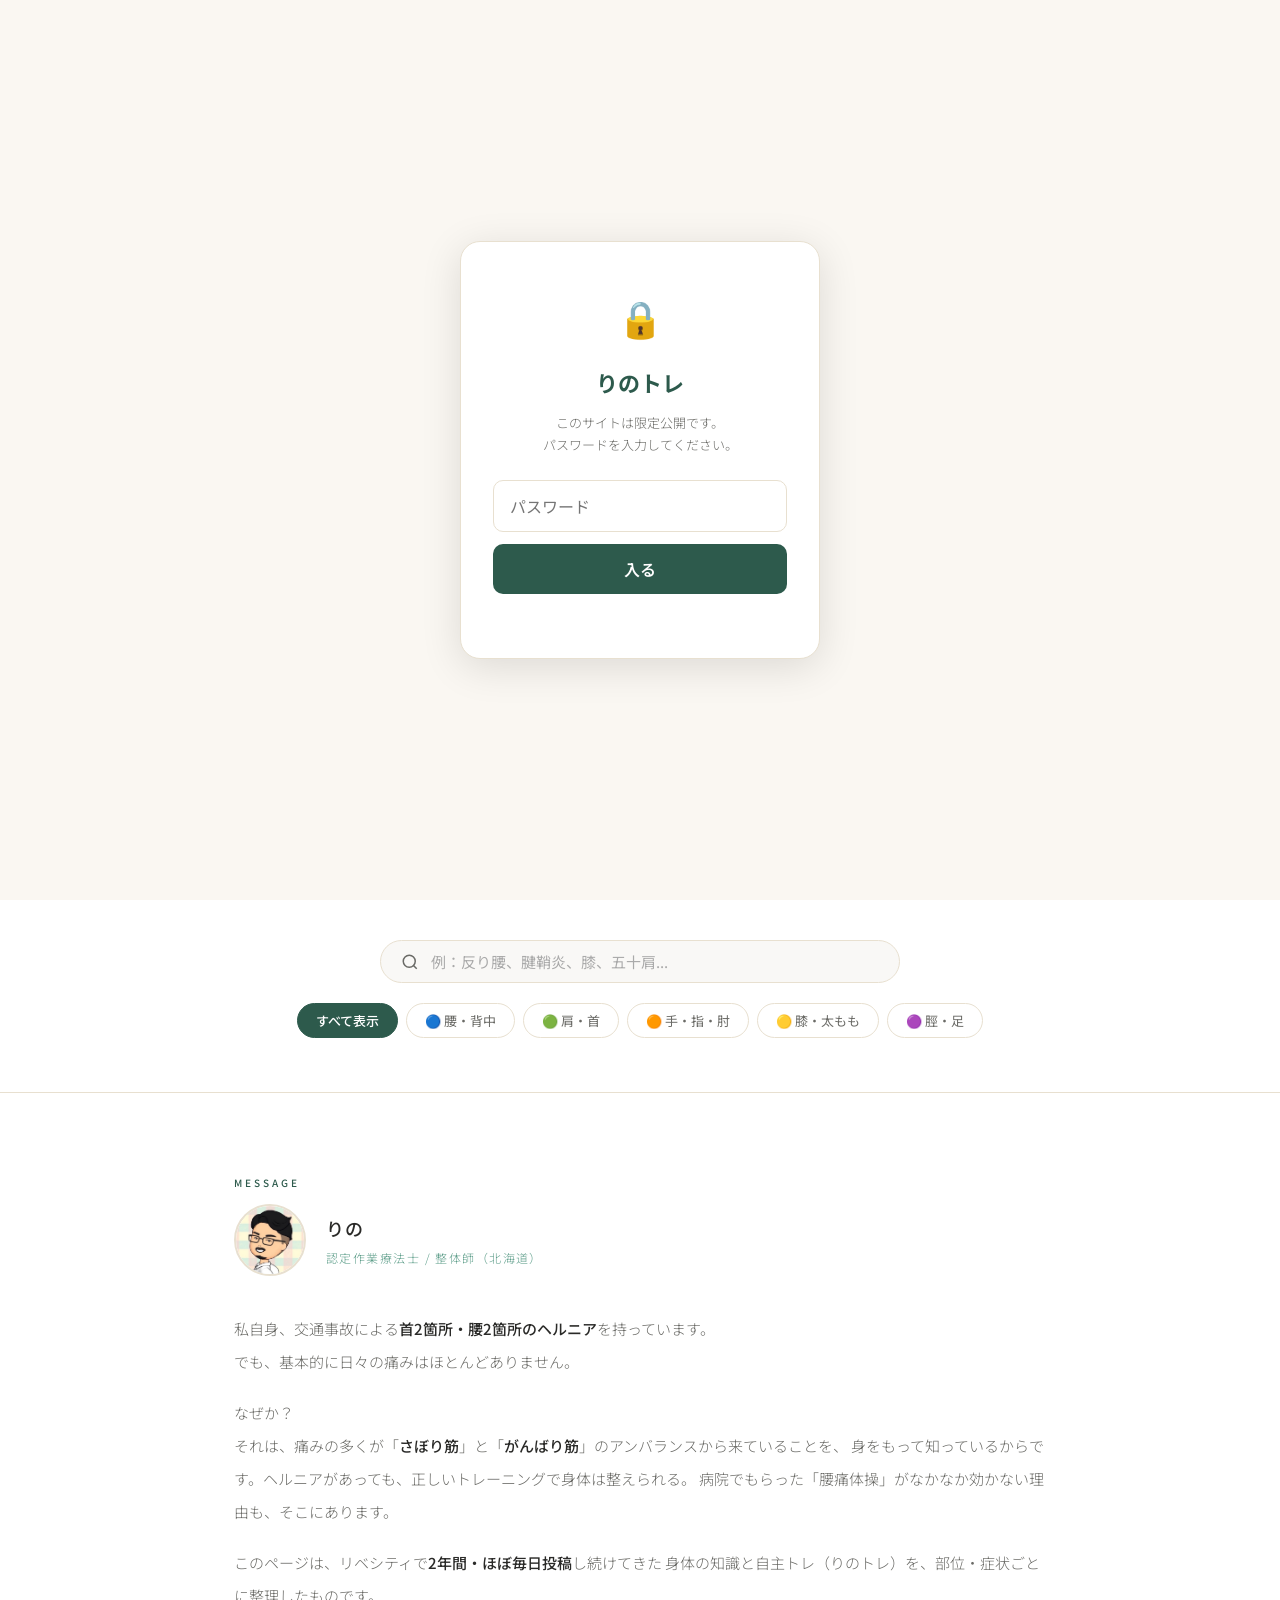
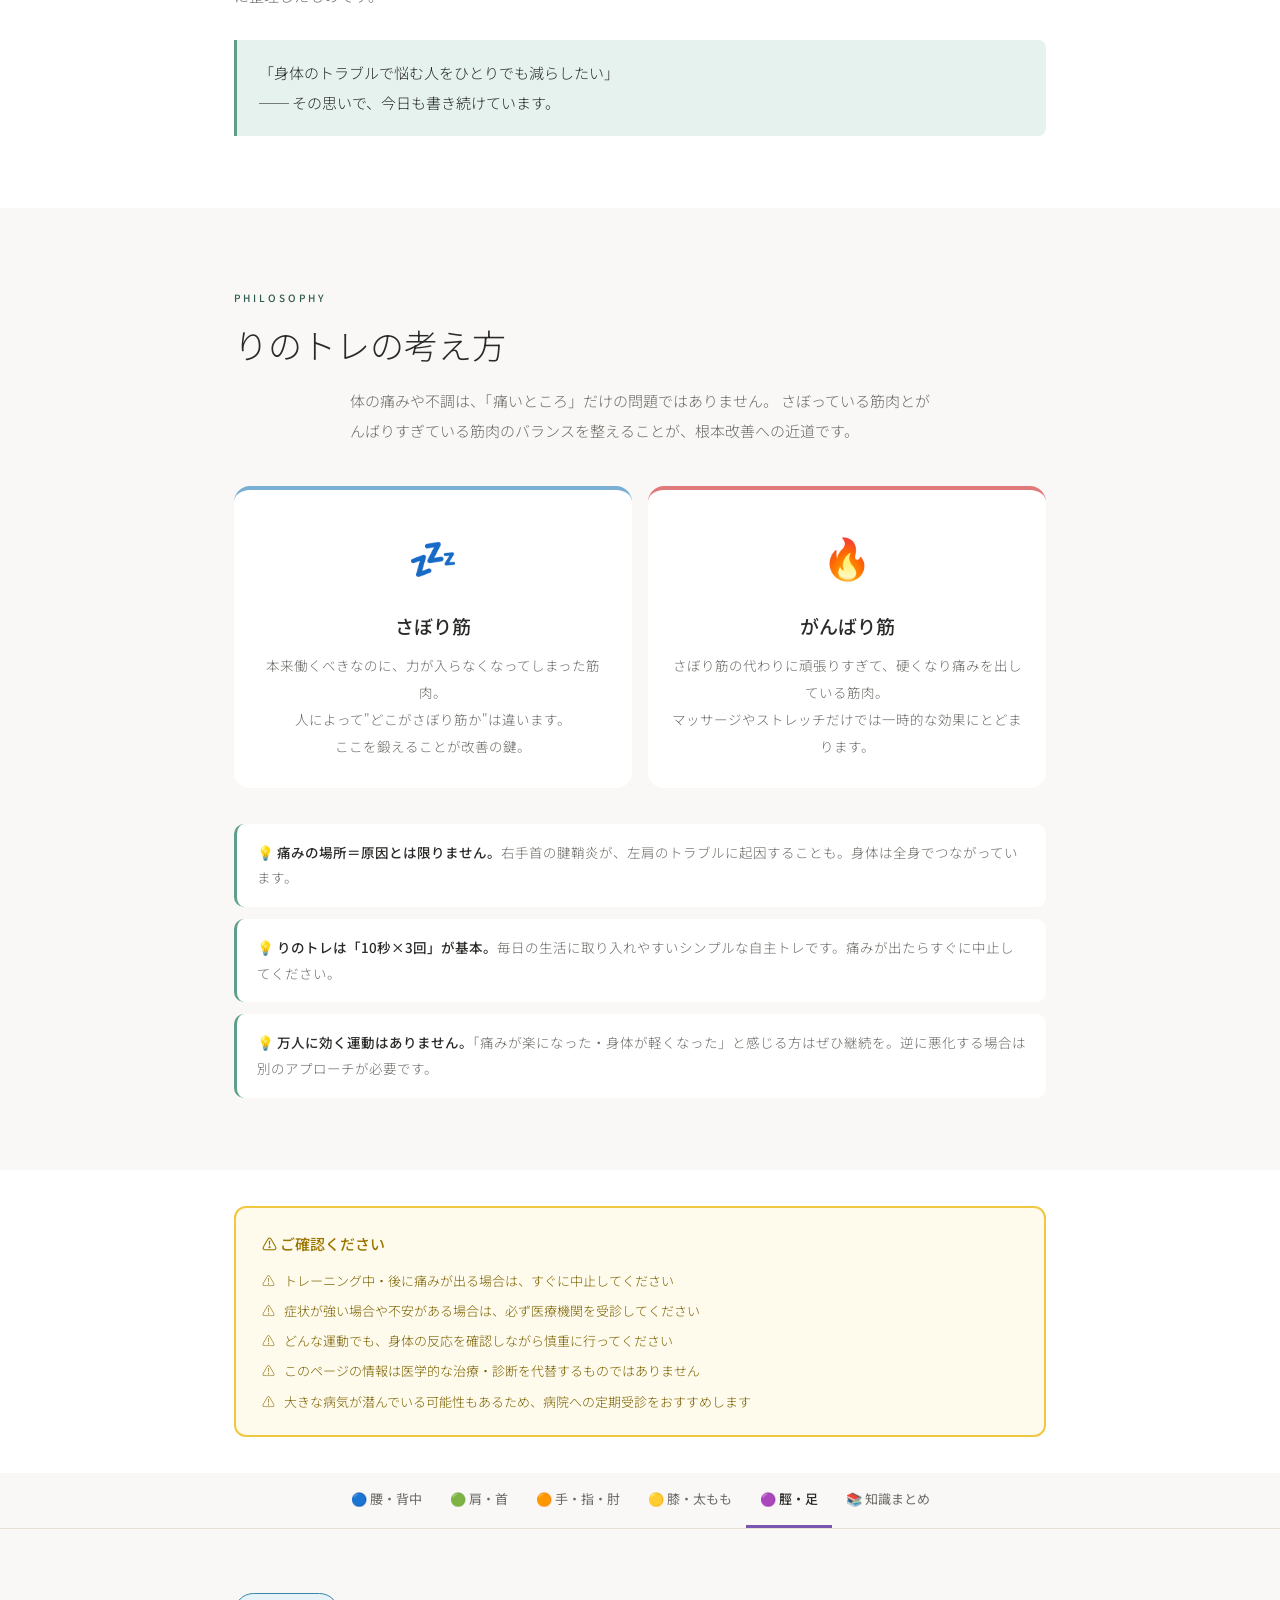
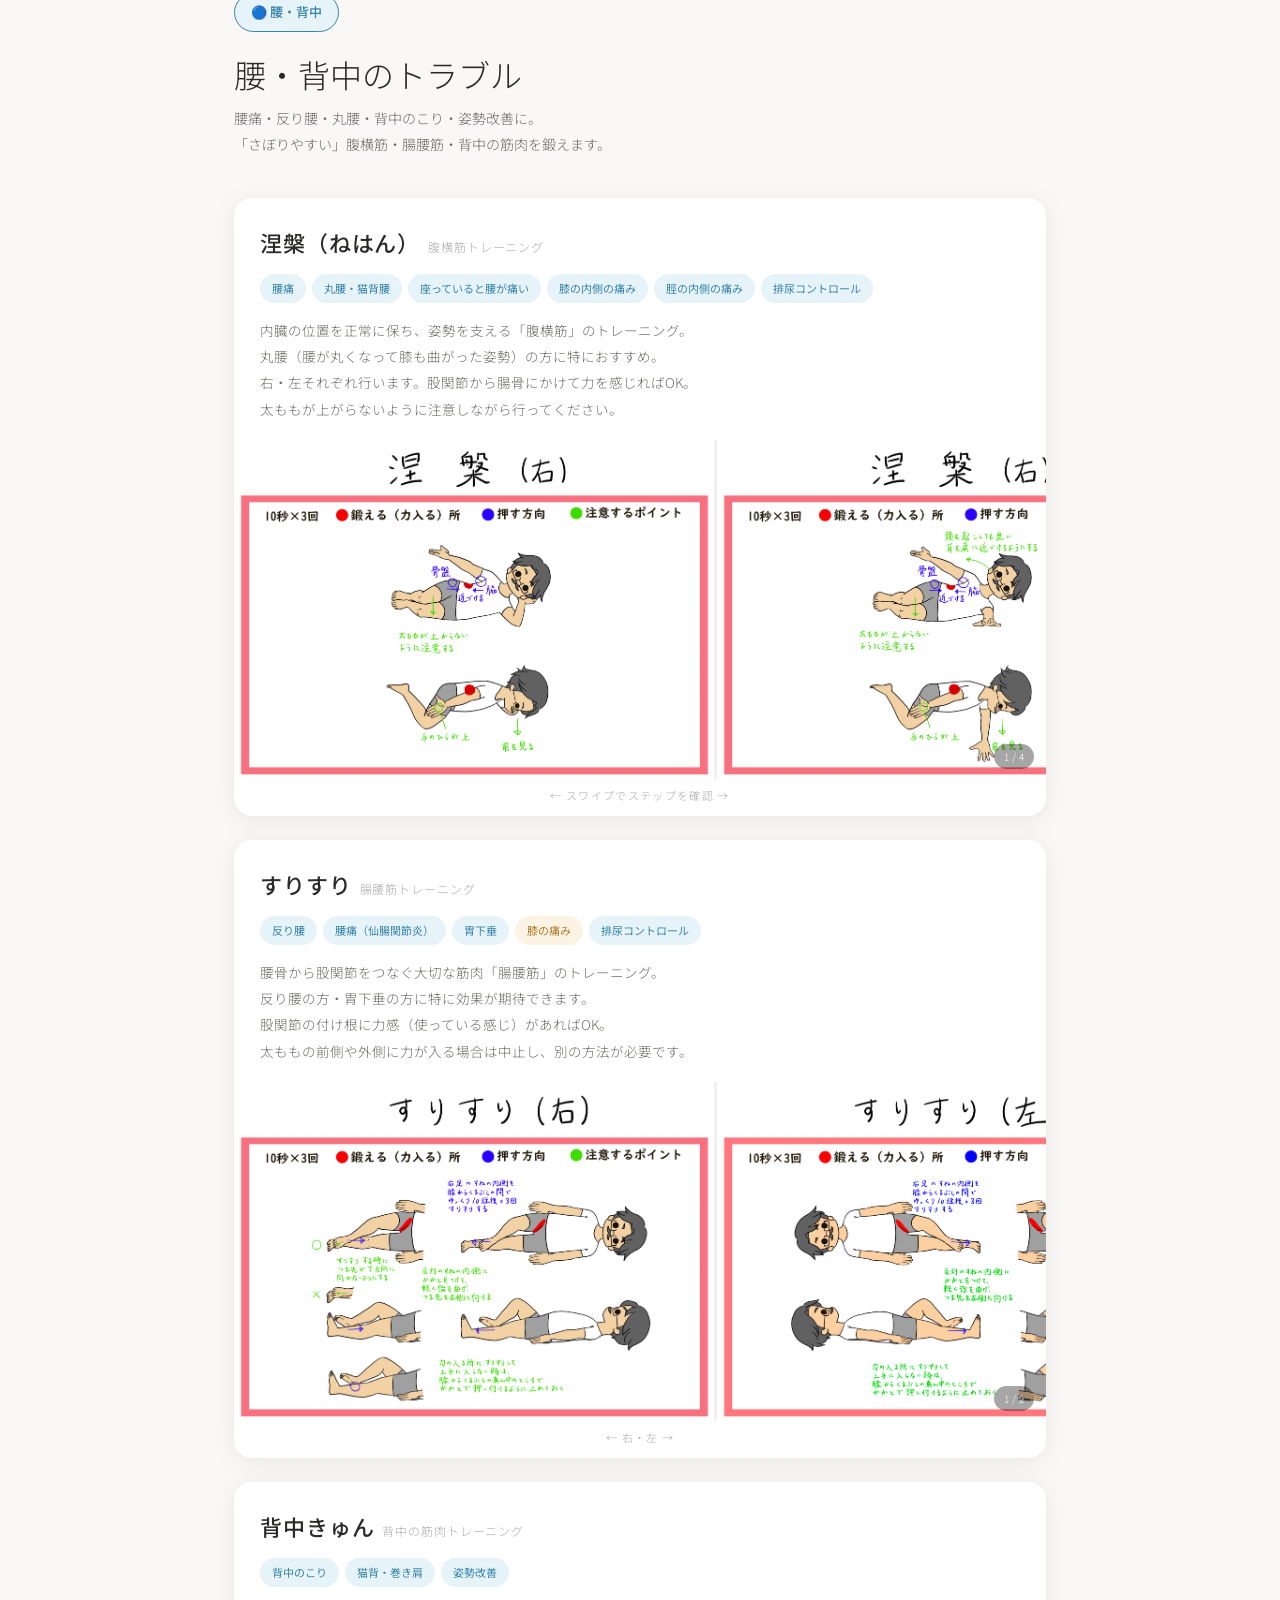
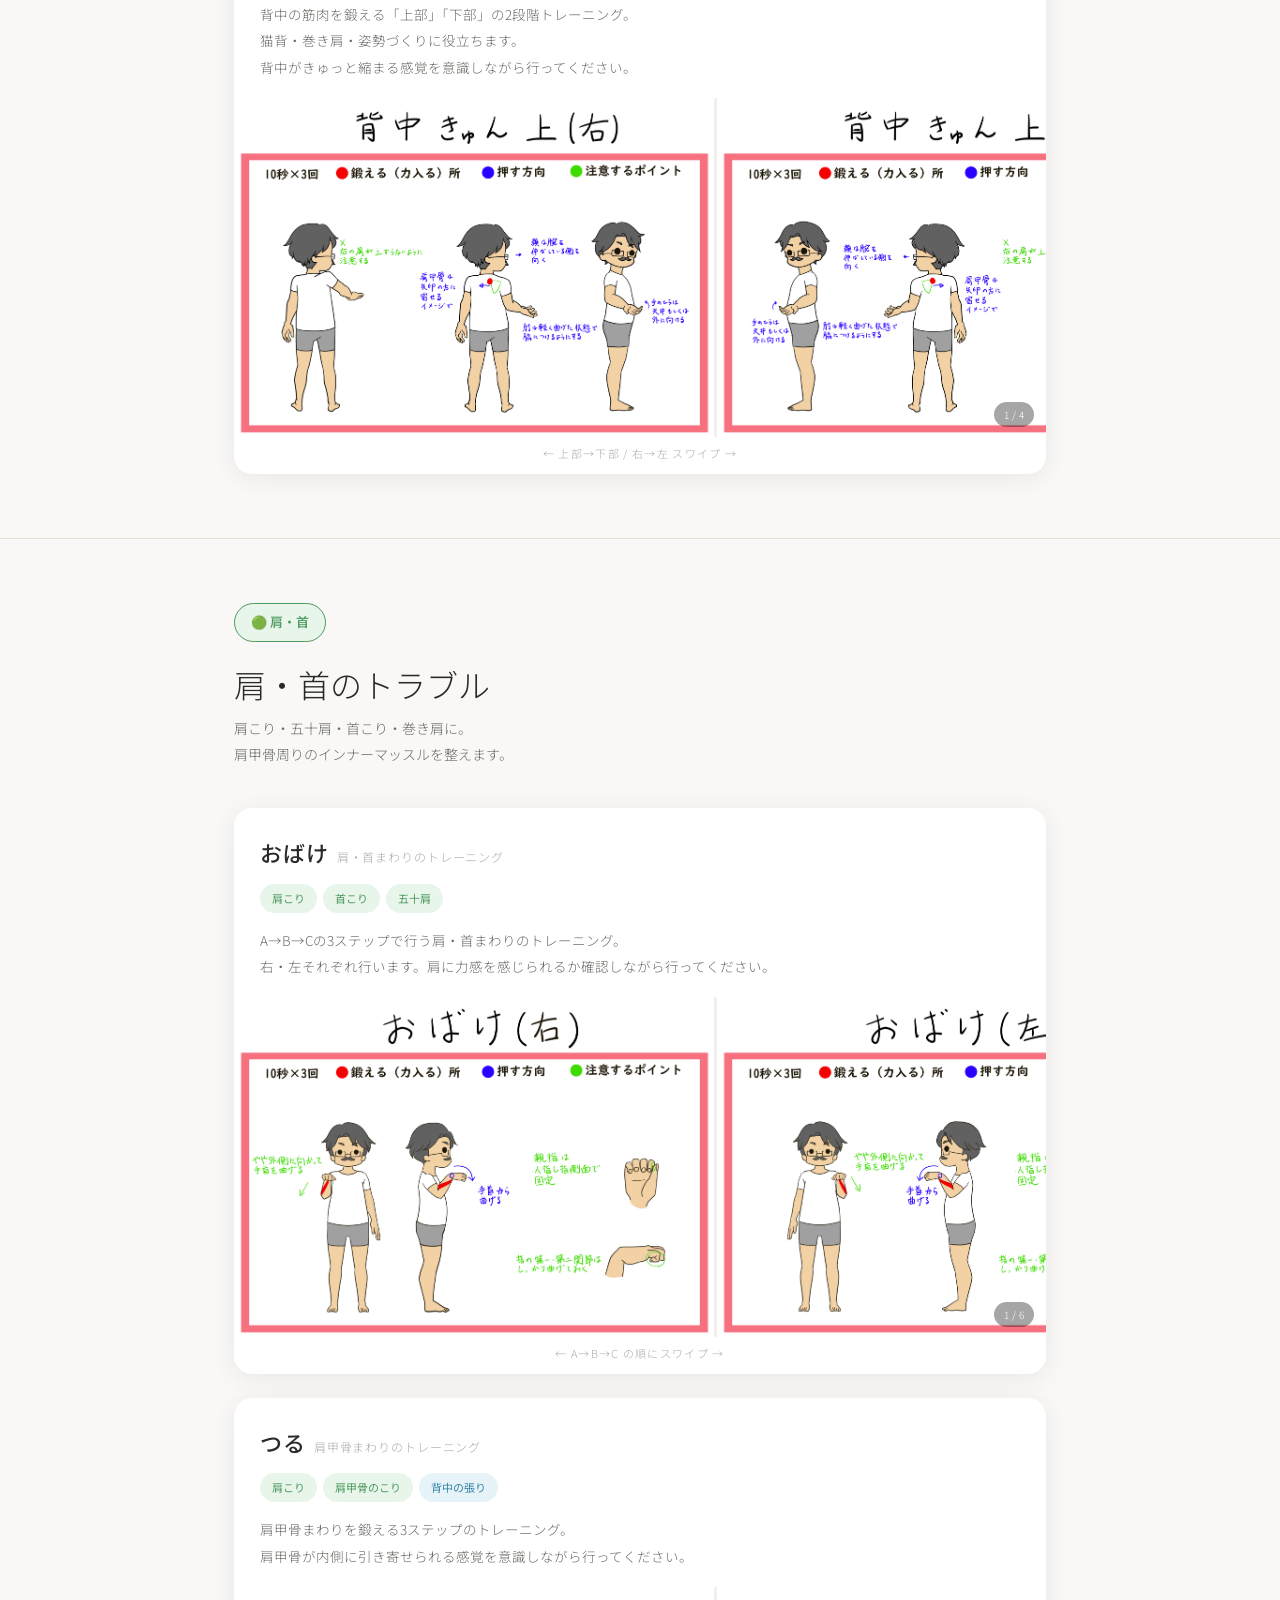
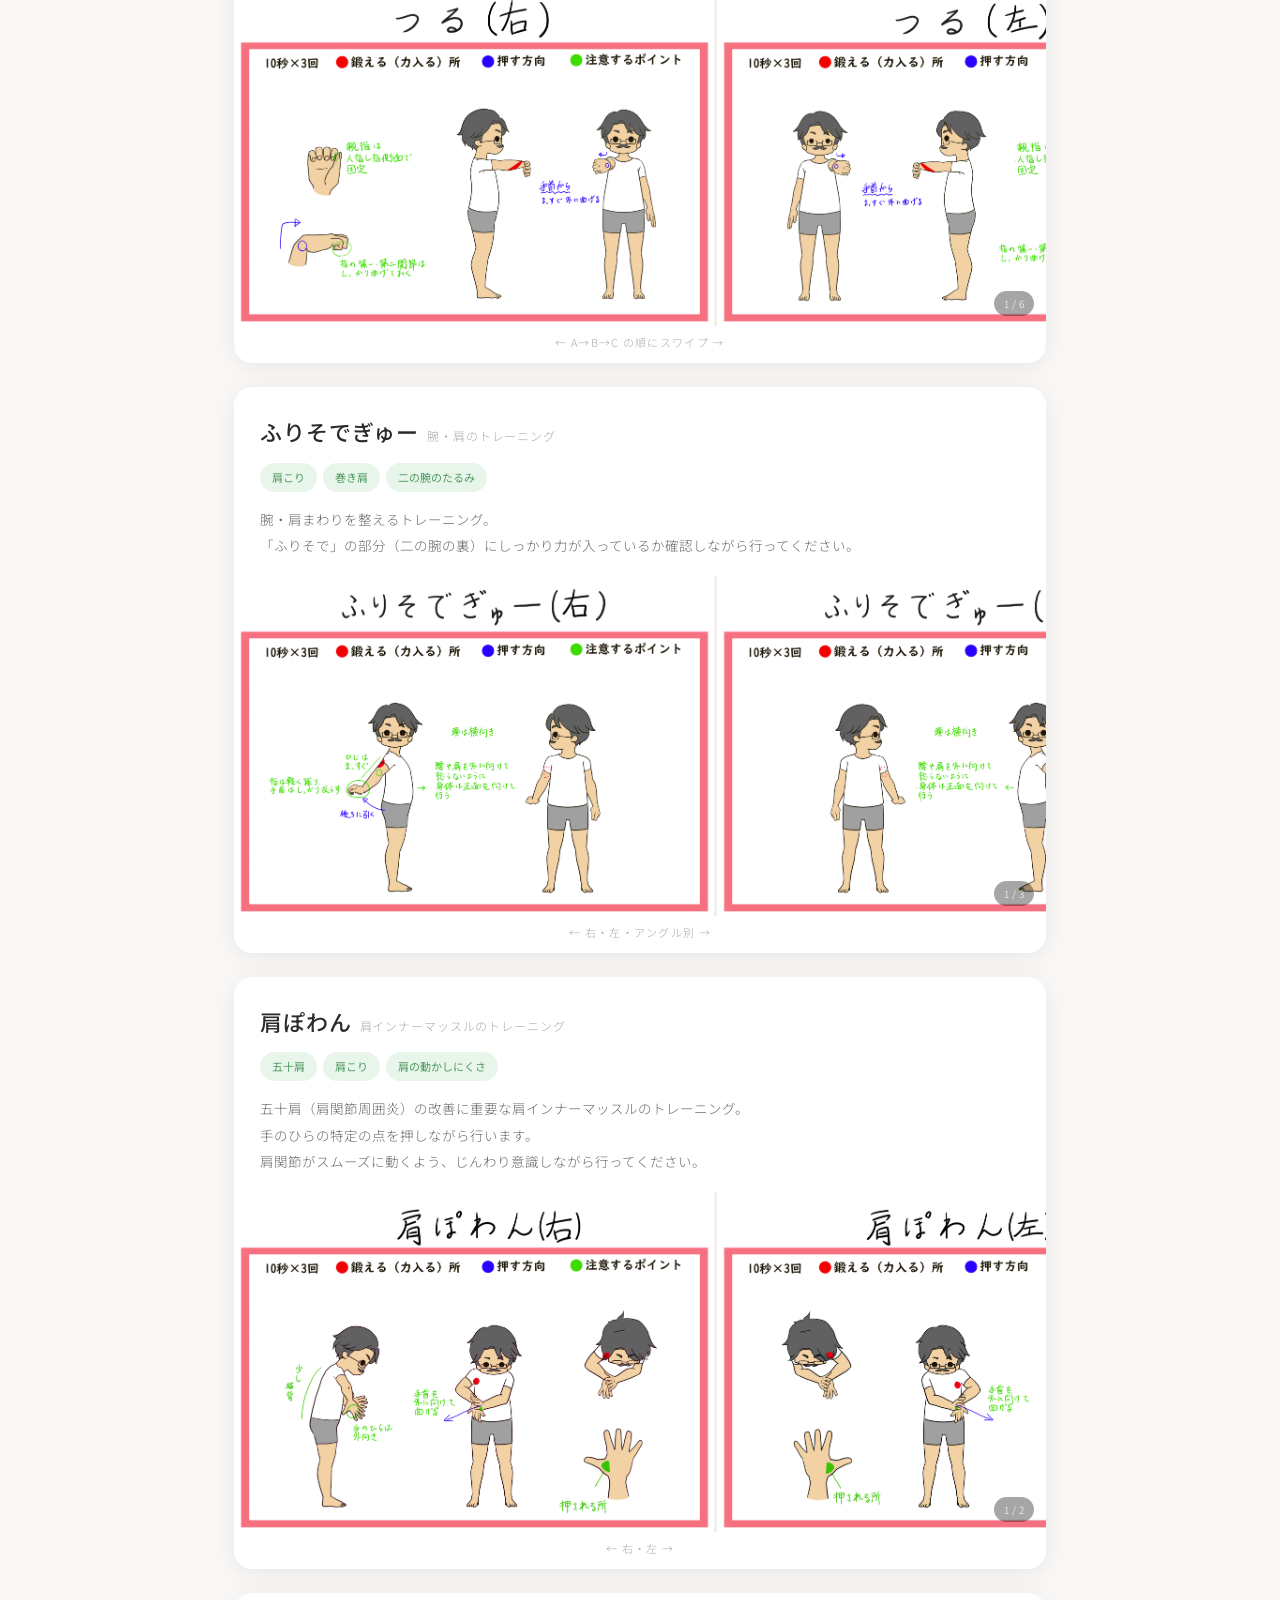
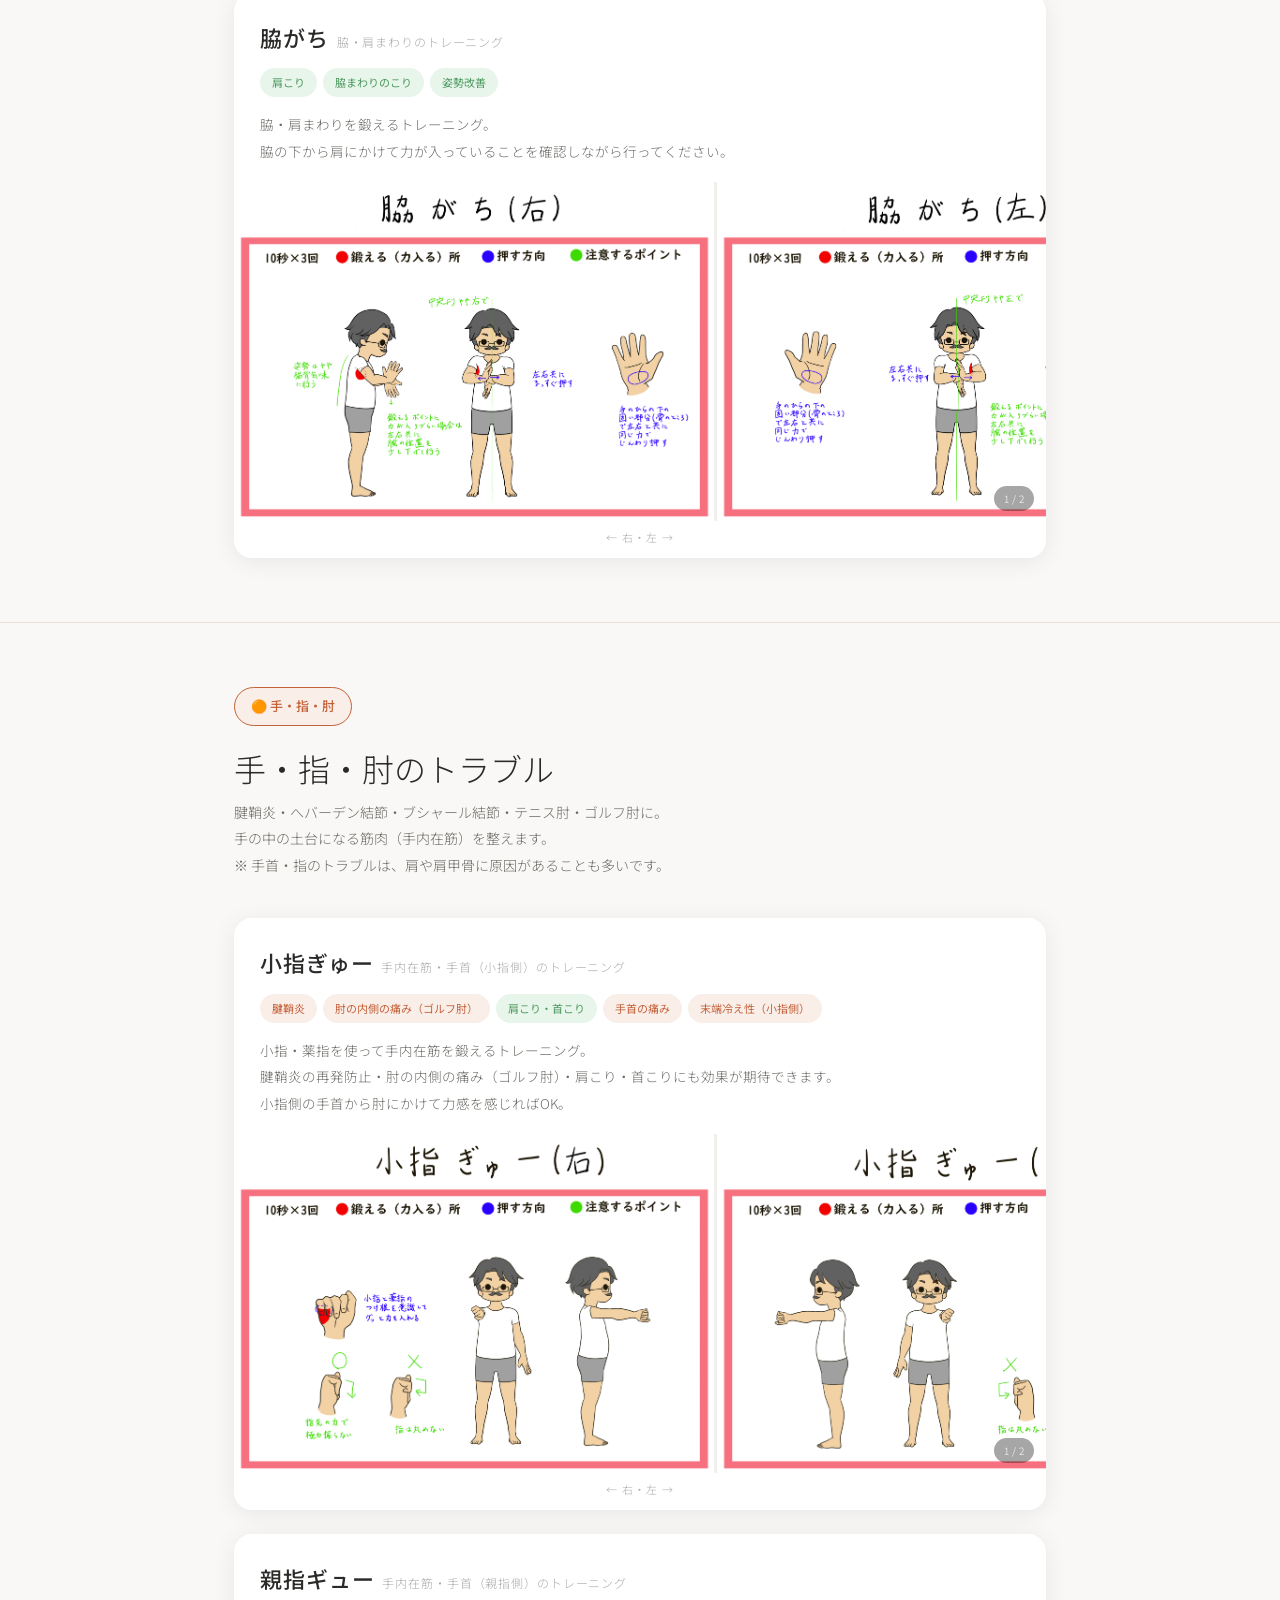
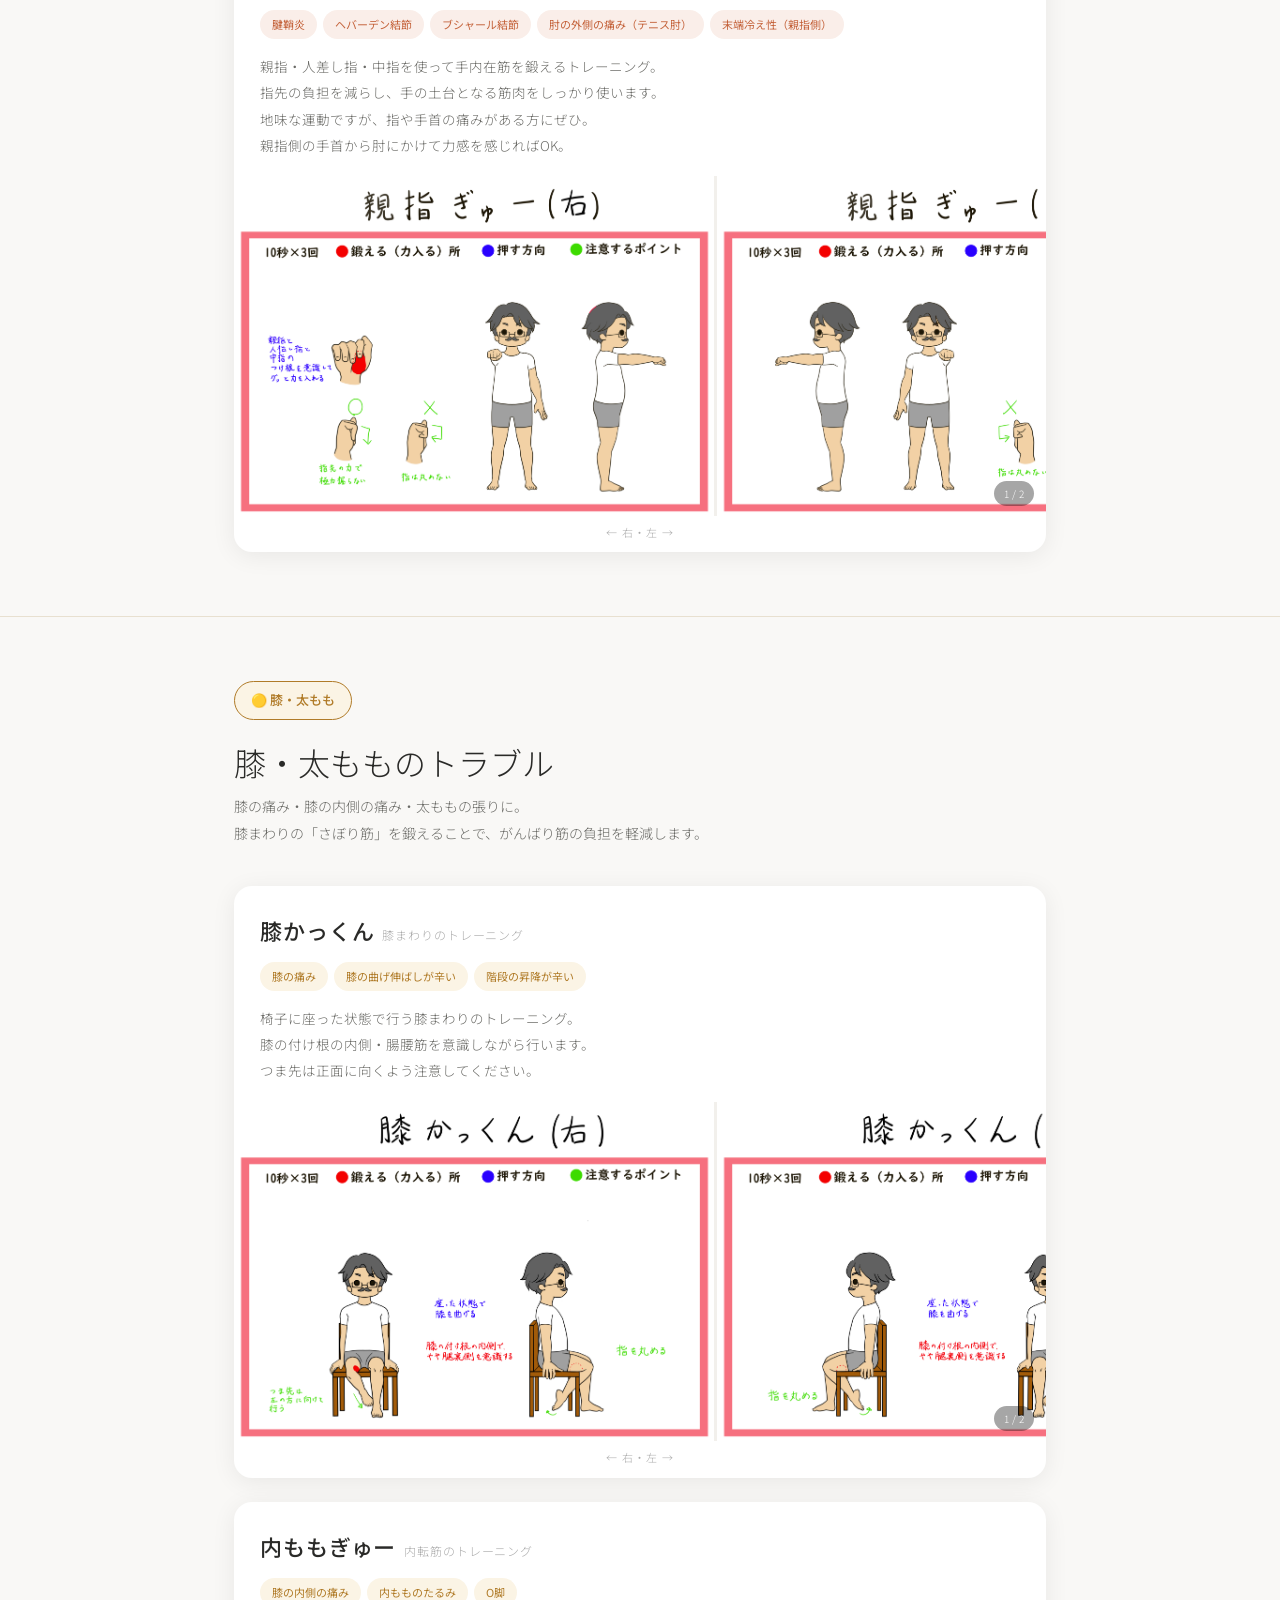
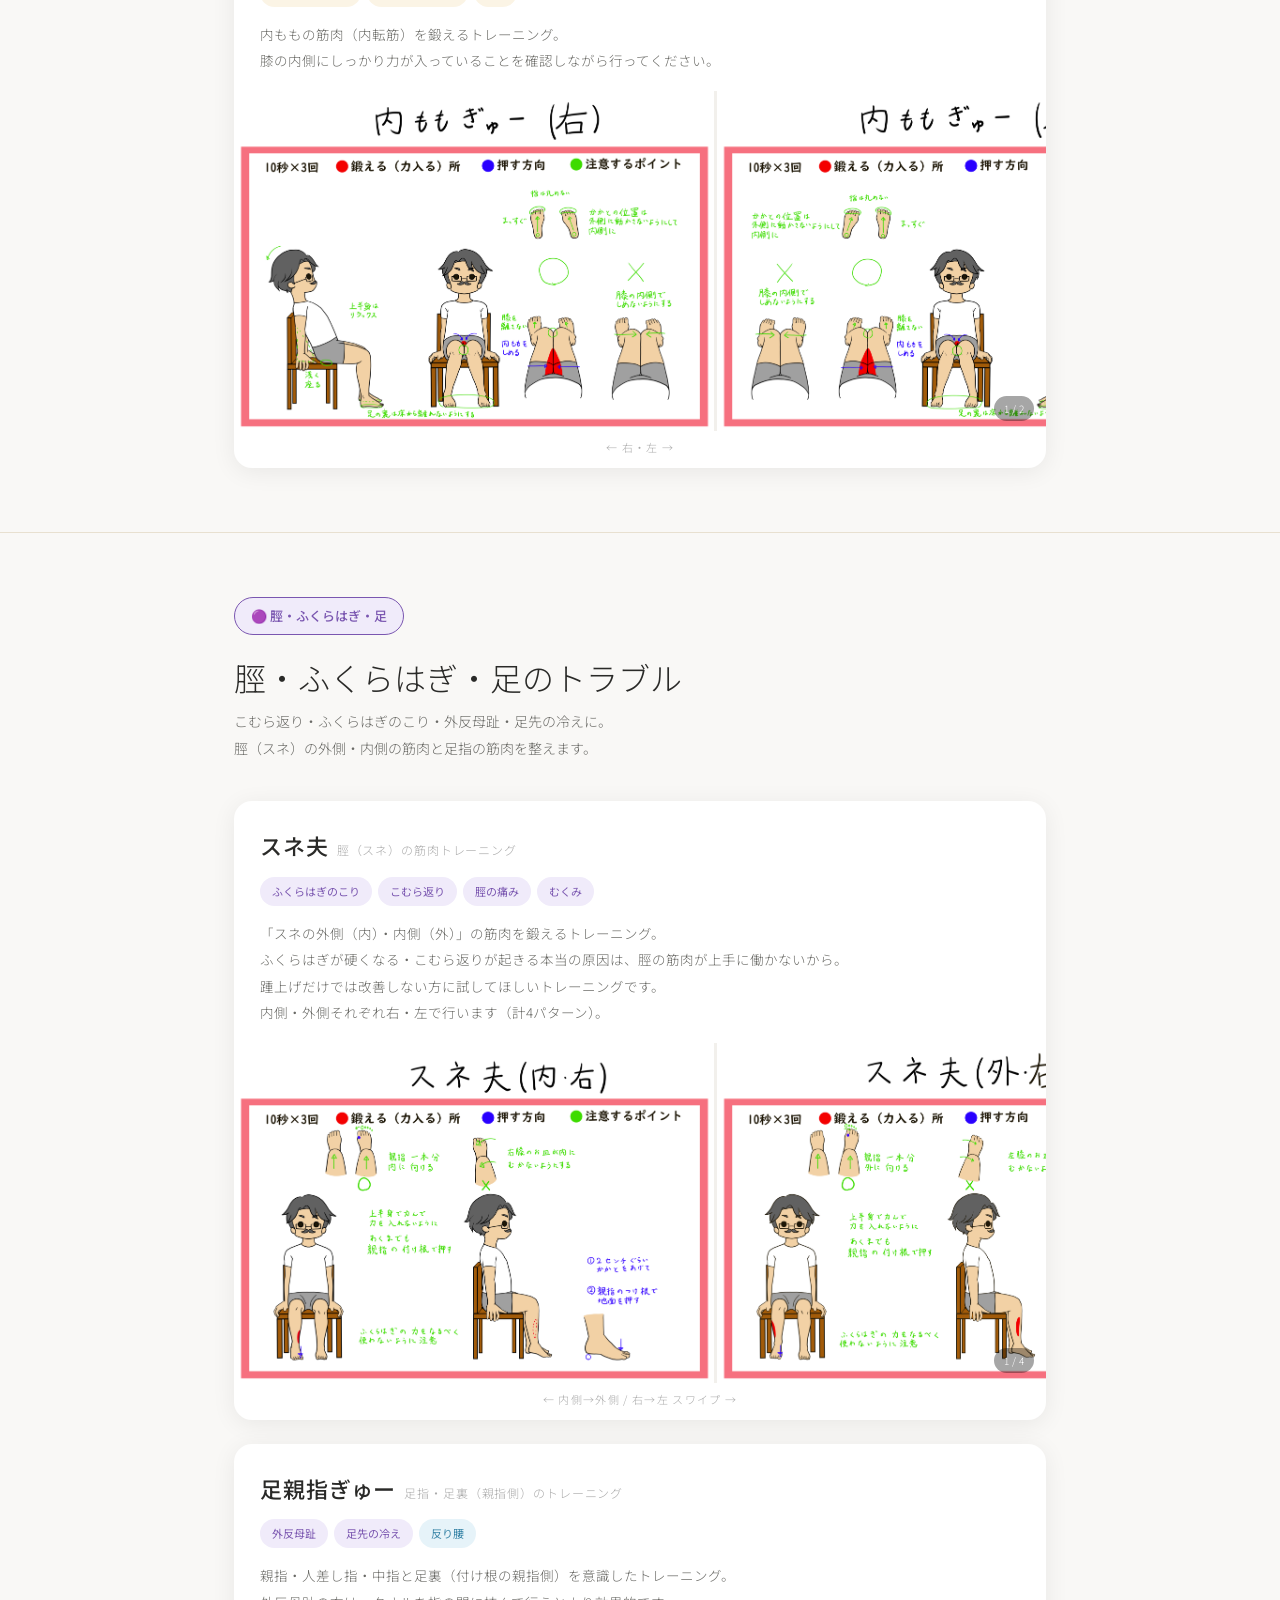
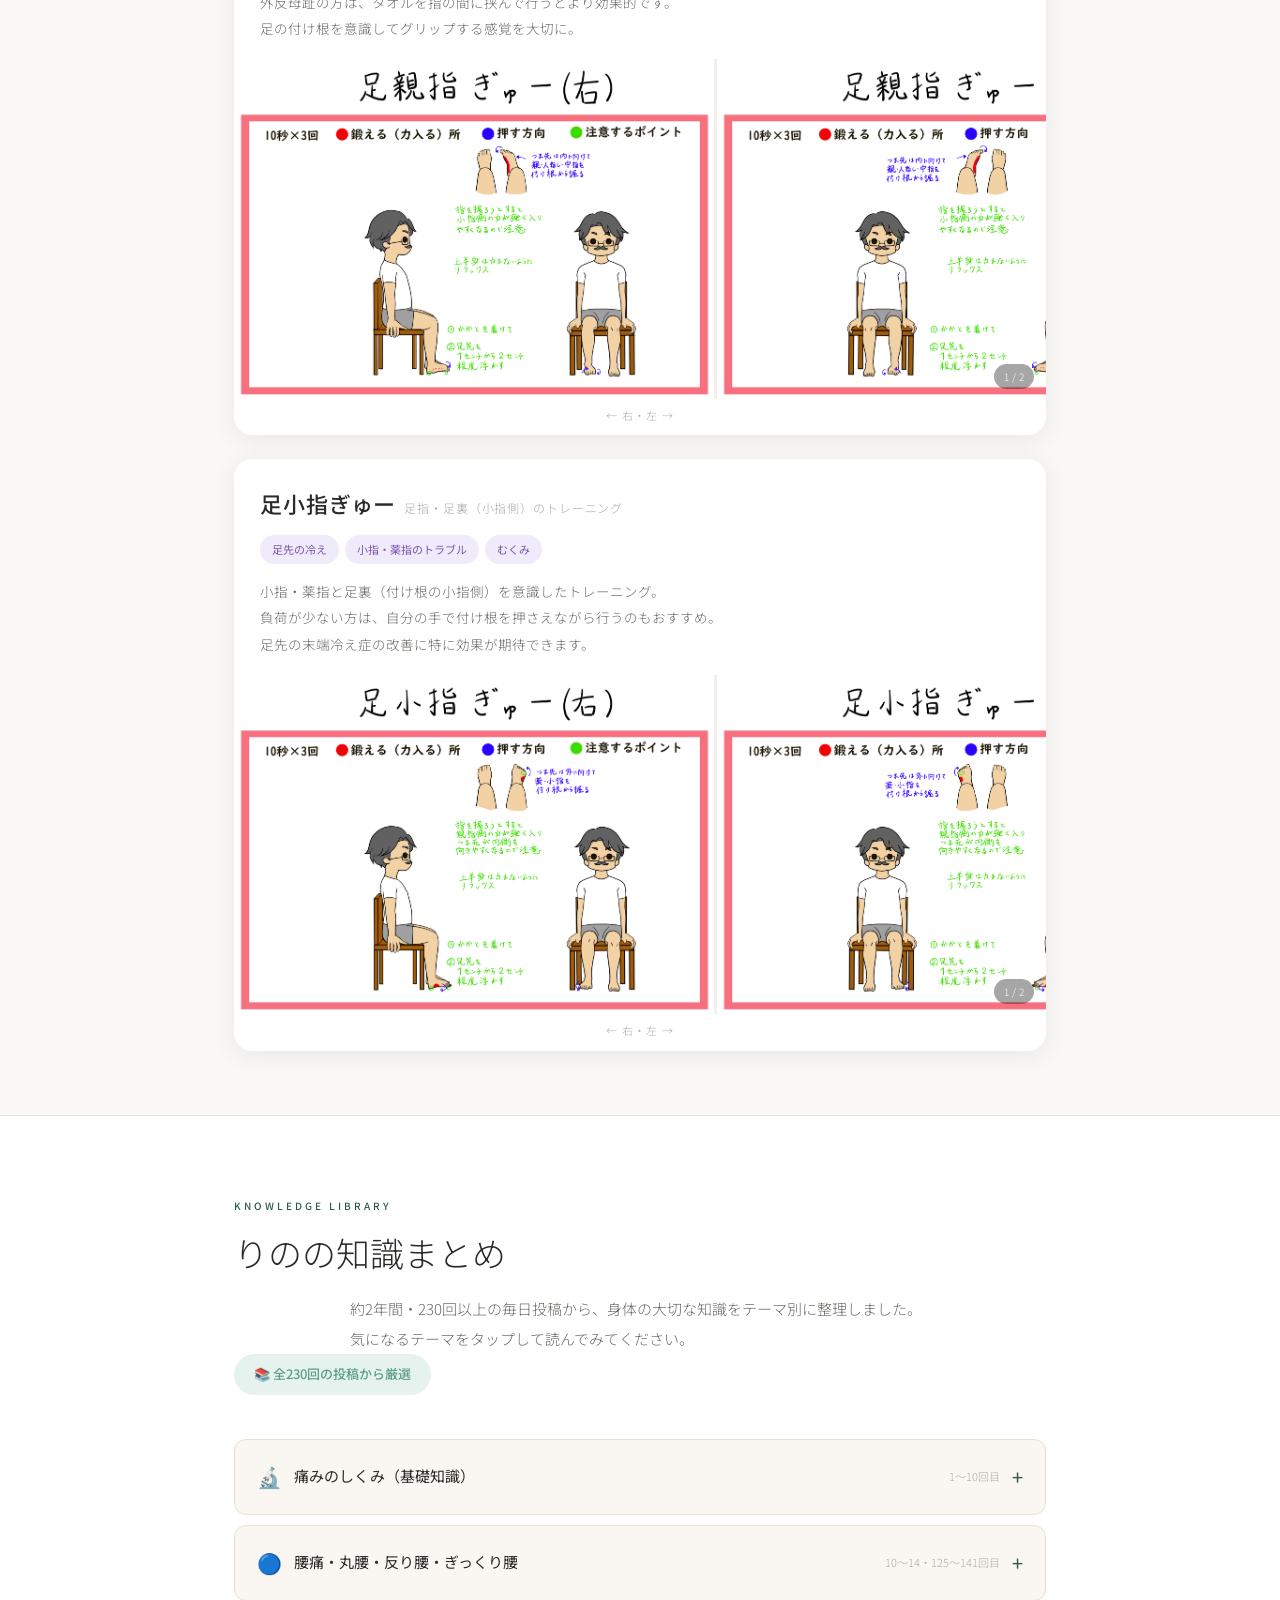
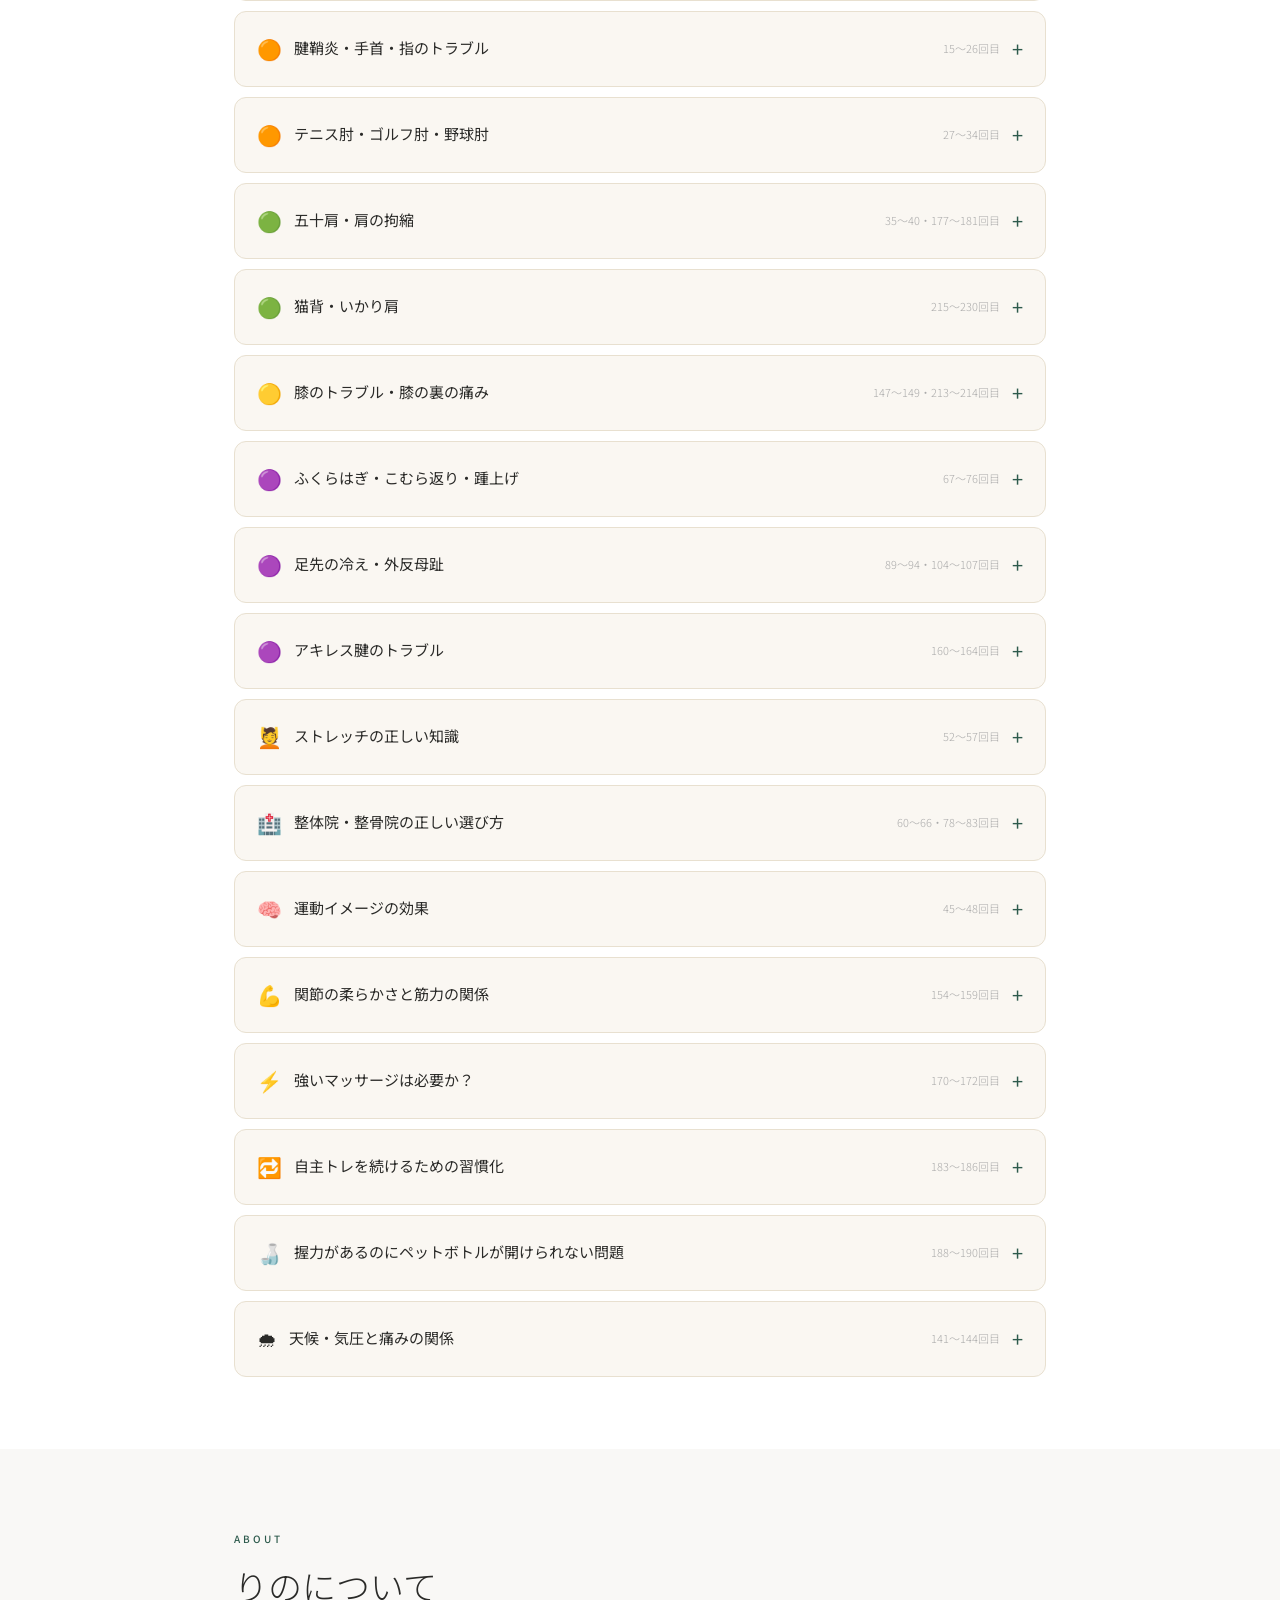
==== index.html @ 67b7b041 "Add Site 3: Site 2 design + Site 1 content + search/filter Co-Authored-By: Claude Sonnet 4.6 <norepl" ====
<!DOCTYPE html>
<html lang="ja">
<head>
  <meta charset="UTF-8">
  <meta name="viewport" content="width=device-width, initial-scale=1.0">
  <title>りのトレ｜北海道の整体師・認定作業療法士 りの の身体ケア教室</title>
  <meta name="description" content="北海道で19年のキャリアを持つ認定作業療法士・整体師のりのが発信する、部位・症状別の身体ケア教室。">
  <link rel="preconnect" href="https://fonts.googleapis.com">
  <link rel="preconnect" href="https://fonts.gstatic.com" crossorigin>
  <link href="https://fonts.googleapis.com/css2?family=Noto+Sans+JP:wght@300;400;500;700&family=Outfit:wght@400;600;700&display=swap" rel="stylesheet">
  <link rel="stylesheet" href="style.css">
</head>
<body>

<!-- ════ PASSWORD OVERLAY ════ -->
<div id="pw-overlay">
  <div class="pw-box">
    <div class="pw-lock">🔒</div>
    <div class="pw-logo">りのトレ</div>
    <p class="pw-sub">このサイトは限定公開です。<br>パスワードを入力してください。</p>
    <input id="pw-input" class="pw-input" type="password" placeholder="パスワード" autocomplete="current-password">
    <button class="pw-btn" onclick="checkPw()">入る</button>
    <p class="pw-err" id="pw-err"></p>
  </div>
</div>

<!-- ─── NAVBAR ─── -->
<nav id="navbar">
  <div class="nav-inner">
    <a href="#" class="nav-logo">
      <img src="profile.jpg" alt="りのさん" class="nav-icon">
      <span>北海道の整体師・認定作業療法士 <strong>りの</strong></span>
    </a>
    <button class="nav-toggle" id="navToggle" aria-label="メニュー">
      <span></span><span></span><span></span>
    </button>
    <ul class="nav-links" id="navLinks">
      <li><a href="#message">りのの思い</a></li>
      <li><a href="#back">腰・背中</a></li>
      <li><a href="#shoulder">肩・首</a></li>
      <li><a href="#hand">手・指・肘</a></li>
      <li><a href="#knee">膝・太もも</a></li>
      <li><a href="#foot">脛・足</a></li>
      <li><a href="#knowledge">知識まとめ</a></li>
    </ul>
  </div>
</nav>

<!-- ─── HERO ─── -->
<section id="hero">
  <div class="hero-bg-shapes">
    <div class="shape shape-1"></div>
    <div class="shape shape-2"></div>
  </div>
  <div class="hero-inner">
    <span class="hero-badge">認定作業療法士 × 整体師 ── 北海道・りのトレ</span>
    <h1 class="hero-title">
      身体のトラブルで悩む人を<br><em>ひとりでも減らしたい。</em>
    </h1>
    <p class="hero-lead">
      北海道の認定作業療法士・整体師「りの」が、毎日投稿し続けてきた<br>
      身体の知識とオリジナル自主トレ（りのトレ）を、部位・症状ごとに整理しました。
    </p>
    <div class="hero-cats">
      <a href="#back"     class="hero-cat hc-back">🔵 腰・背中</a>
      <a href="#shoulder" class="hero-cat hc-shoulder">🟢 肩・首</a>
      <a href="#hand"     class="hero-cat hc-hand">🟠 手・指・肘</a>
      <a href="#knee"     class="hero-cat hc-knee">🟡 膝・太もも</a>
      <a href="#foot"     class="hero-cat hc-foot">🟣 脛・足</a>
    </div>
    <div class="hero-profile">
      <img src="profile.jpg" alt="りのさん" class="hero-profile-img">
      <div class="hero-profile-text">
        <p class="hero-profile-name">りの</p>
        <p class="hero-profile-role">認定作業療法士 / 整体師（北海道）</p>
      </div>
    </div>
  </div>
</section>

<!-- ─── SEARCH & FILTER ─── -->
<section id="search-section">
  <div class="container">
    <div class="search-box">
      <svg width="18" height="18" viewBox="0 0 24 24" fill="none" stroke="currentColor" stroke-width="2"><circle cx="11" cy="11" r="8"/><path d="m21 21-4.35-4.35"/></svg>
      <input type="text" id="searchInput" placeholder="例：反り腰、腱鞘炎、膝、五十肩...">
      <button id="searchClear" class="search-clear">✕</button>
    </div>
    <div class="filter-row">
      <button class="filter-btn active" data-cat="all">すべて表示</button>
      <button class="filter-btn" data-cat="back">🔵 腰・背中</button>
      <button class="filter-btn" data-cat="shoulder">🟢 肩・首</button>
      <button class="filter-btn" data-cat="hand">🟠 手・指・肘</button>
      <button class="filter-btn" data-cat="knee">🟡 膝・太もも</button>
      <button class="filter-btn" data-cat="foot">🟣 脛・足</button>
    </div>
    <div class="search-result-info" id="searchResultInfo"></div>
  </div>
</section>

<!-- ─── りのさんの思い ─── -->
<section id="message" class="message-sec">
  <div class="container">
    <span class="section-tag">Message</span>
    <div class="profile-row">
      <img src="profile.jpg" class="profile-avatar" alt="りのさん">
      <div>
        <p class="profile-name">りの</p>
        <p class="profile-role">認定作業療法士 / 整体師（北海道）</p>
      </div>
    </div>
    <div class="message-body">
      <p>
        私自身、交通事故による<strong>首2箇所・腰2箇所のヘルニア</strong>を持っています。<br>
        でも、基本的に日々の痛みはほとんどありません。
      </p>
      <p>
        なぜか？<br>
        それは、痛みの多くが「<strong>さぼり筋</strong>」と「<strong>がんばり筋</strong>」のアンバランスから来ていることを、
        身をもって知っているからです。ヘルニアがあっても、正しいトレーニングで身体は整えられる。
        病院でもらった「腰痛体操」がなかなか効かない理由も、そこにあります。
      </p>
      <p>
        このページは、リベシティで<strong>2年間・ほぼ毎日投稿</strong>し続けてきた
        身体の知識と自主トレ（りのトレ）を、部位・症状ごとに整理したものです。
      </p>
    </div>
    <div class="message-quote">
      「身体のトラブルで悩む人をひとりでも減らしたい」<br>
      ── その思いで、今日も書き続けています。
    </div>
  </div>
</section>

<!-- ─── りのトレの考え方 ─── -->
<section id="philosophy" class="philosophy-sec">
  <div class="container">
    <span class="section-tag">Philosophy</span>
    <h2 class="section-title">りのトレの考え方</h2>
    <p class="section-desc">
      体の痛みや不調は、「痛いところ」だけの問題ではありません。
      さぼっている筋肉とがんばりすぎている筋肉のバランスを整えることが、根本改善への近道です。
    </p>
    <div class="concept-grid">
      <div class="concept-card sabori">
        <span class="concept-icon">💤</span>
        <p class="concept-title">さぼり筋</p>
        <p class="concept-text">
          本来働くべきなのに、力が入らなくなってしまった筋肉。<br>
          人によって"どこがさぼり筋か"は違います。<br>
          ここを鍛えることが改善の鍵。
        </p>
      </div>
      <div class="concept-card ganbari">
        <span class="concept-icon">🔥</span>
        <p class="concept-title">がんばり筋</p>
        <p class="concept-text">
          さぼり筋の代わりに頑張りすぎて、硬くなり痛みを出している筋肉。<br>
          マッサージやストレッチだけでは一時的な効果にとどまります。
        </p>
      </div>
    </div>
    <div class="key-msgs">
      <div class="key-msg">
        💡 <strong>痛みの場所＝原因とは限りません。</strong>右手首の腱鞘炎が、左肩のトラブルに起因することも。身体は全身でつながっています。
      </div>
      <div class="key-msg">
        💡 <strong>りのトレは「10秒×3回」が基本。</strong>毎日の生活に取り入れやすいシンプルな自主トレです。痛みが出たらすぐに中止してください。
      </div>
      <div class="key-msg">
        💡 <strong>万人に効く運動はありません。</strong>「痛みが楽になった・身体が軽くなった」と感じる方はぜひ継続を。逆に悪化する場合は別のアプローチが必要です。
      </div>
    </div>
  </div>
</section>

<!-- ─── 注意事項 ─── -->
<section class="warning-sec">
  <div class="container">
    <div class="warning-box">
      <p class="warning-title">⚠️ ご確認ください</p>
      <ul class="warning-list">
        <li>トレーニング中・後に痛みが出る場合は、すぐに中止してください</li>
        <li>症状が強い場合や不安がある場合は、必ず医療機関を受診してください</li>
        <li>どんな運動でも、身体の反応を確認しながら慎重に行ってください</li>
        <li>このページの情報は医学的な治療・診断を代替するものではありません</li>
        <li>大きな病気が潜んでいる可能性もあるため、病院への定期受診をおすすめします</li>
      </ul>
    </div>
  </div>
</section>

<!-- ─── STICKY CATEGORY NAV ─── -->
<nav class="cat-nav" id="cat-nav">
  <div class="cat-nav-inner">
    <a href="#back"      class="cat-link" data-id="back">🔵 腰・背中</a>
    <a href="#shoulder"  class="cat-link" data-id="shoulder">🟢 肩・首</a>
    <a href="#hand"      class="cat-link" data-id="hand">🟠 手・指・肘</a>
    <a href="#knee"      class="cat-link" data-id="knee">🟡 膝・太もも</a>
    <a href="#foot"      class="cat-link" data-id="foot">🟣 脛・足</a>
    <a href="#knowledge" class="cat-link" data-id="knowledge">📚 知識まとめ</a>
  </div>
</nav>

<!-- ══════════════════════════════
     EXERCISE SECTIONS
══════════════════════════════ -->

<!-- ─── 腰・背中 ─── -->
<section id="back" class="ex-sec" data-section-cat="back">
  <div class="container">
    <div class="ex-sec-header">
      <span class="cat-pill back">🔵 腰・背中</span>
    </div>
    <h2 class="ex-sec-title">腰・背中のトラブル</h2>
    <p class="ex-sec-sub">
      腰痛・反り腰・丸腰・背中のこり・姿勢改善に。<br>
      「さぼりやすい」腹横筋・腸腰筋・背中の筋肉を鍛えます。
    </p>

    <div class="ex-cards">

      <div class="ex-card" data-cat="back" data-search="涅槃 ねはん 腹横筋 腰痛 丸腰 猫背腰 座っていると腰が痛い 膝の内側 脛の内側 排尿コントロール">
        <div class="ex-card-body">
          <p class="ex-name">涅槃（ねはん）<span class="ex-name-sub">腹横筋トレーニング</span></p>
          <div class="ex-tags">
            <span class="ex-tag back">腰痛</span>
            <span class="ex-tag back">丸腰・猫背腰</span>
            <span class="ex-tag back">座っていると腰が痛い</span>
            <span class="ex-tag back">膝の内側の痛み</span>
            <span class="ex-tag back">脛の内側の痛み</span>
            <span class="ex-tag back">排尿コントロール</span>
          </div>
          <p class="ex-desc">
            内臓の位置を正常に保ち、姿勢を支える「腹横筋」のトレーニング。<br>
            丸腰（腰が丸くなって膝も曲がった姿勢）の方に特におすすめ。<br>
            右・左それぞれ行います。股関節から腸骨にかけて力を感じればOK。<br>
            太ももが上がらないように注意しながら行ってください。
          </p>
        </div>
        <div class="img-slider">
          <div class="img-track" id="slider-nehan">
            <img src="upper/nehan-r-a.png" alt="涅槃 右 ステップA">
            <img src="upper/nehan-r-b.png" alt="涅槃 右 ステップB">
            <img src="upper/nehan-l-a.png" alt="涅槃 左 ステップA">
            <img src="upper/nehan-l-b.png" alt="涅槃 左 ステップB">
          </div>
          <span class="img-count">4枚</span>
        </div>
        <p class="swipe-hint">← スワイプでステップを確認 →</p>
      </div>

      <div class="ex-card" data-cat="back" data-search="すりすり 腸腰筋 反り腰 腰痛 仙腸関節炎 胃下垂 膝の痛み 排尿">
        <div class="ex-card-body">
          <p class="ex-name">すりすり<span class="ex-name-sub">腸腰筋トレーニング</span></p>
          <div class="ex-tags">
            <span class="ex-tag back">反り腰</span>
            <span class="ex-tag back">腰痛（仙腸関節炎）</span>
            <span class="ex-tag back">胃下垂</span>
            <span class="ex-tag knee">膝の痛み</span>
            <span class="ex-tag back">排尿コントロール</span>
          </div>
          <p class="ex-desc">
            腰骨から股関節をつなぐ大切な筋肉「腸腰筋」のトレーニング。<br>
            反り腰の方・胃下垂の方に特に効果が期待できます。<br>
            股関節の付け根に力感（使っている感じ）があればOK。<br>
            太ももの前側や外側に力が入る場合は中止し、別の方法が必要です。
          </p>
        </div>
        <div class="img-slider">
          <div class="img-track" id="slider-surisuri">
            <img src="lower/surisuri-r.png" alt="すりすり 右">
            <img src="lower/surisuri-l.png" alt="すりすり 左">
          </div>
          <span class="img-count">2枚</span>
        </div>
        <p class="swipe-hint">← 右・左 →</p>
      </div>

      <div class="ex-card" data-cat="back" data-search="背中きゅん 背中 筋肉 背中のこり 猫背 巻き肩 姿勢改善">
        <div class="ex-card-body">
          <p class="ex-name">背中きゅん<span class="ex-name-sub">背中の筋肉トレーニング</span></p>
          <div class="ex-tags">
            <span class="ex-tag back">背中のこり</span>
            <span class="ex-tag back">猫背・巻き肩</span>
            <span class="ex-tag back">姿勢改善</span>
          </div>
          <p class="ex-desc">
            背中の筋肉を鍛える「上部」「下部」の2段階トレーニング。<br>
            猫背・巻き肩・姿勢づくりに役立ちます。<br>
            背中がきゅっと縮まる感覚を意識しながら行ってください。
          </p>
        </div>
        <div class="img-slider">
          <div class="img-track" id="slider-senakakyun">
            <img src="upper/senakakyun-top-r.png" alt="背中きゅん 上 右">
            <img src="upper/senakakyun-top-l.png" alt="背中きゅん 上 左">
            <img src="upper/senakakyun-bot-r.png" alt="背中きゅん 下 右">
            <img src="upper/senakakyun-bot-l.png" alt="背中きゅん 下 左">
          </div>
          <span class="img-count">4枚</span>
        </div>
        <p class="swipe-hint">← 上部→下部 / 右→左 スワイプ →</p>
      </div>

    </div>
  </div>
</section>

<!-- ─── 肩・首 ─── -->
<section id="shoulder" class="ex-sec" data-section-cat="shoulder">
  <div class="container">
    <div class="ex-sec-header">
      <span class="cat-pill shoulder">🟢 肩・首</span>
    </div>
    <h2 class="ex-sec-title">肩・首のトラブル</h2>
    <p class="ex-sec-sub">
      肩こり・五十肩・首こり・巻き肩に。<br>
      肩甲骨周りのインナーマッスルを整えます。
    </p>

    <div class="ex-cards">

      <div class="ex-card" data-cat="shoulder" data-search="おばけ 肩 首 肩こり 首こり 五十肩 肩甲骨">
        <div class="ex-card-body">
          <p class="ex-name">おばけ<span class="ex-name-sub">肩・首まわりのトレーニング</span></p>
          <div class="ex-tags">
            <span class="ex-tag shoulder">肩こり</span>
            <span class="ex-tag shoulder">首こり</span>
            <span class="ex-tag shoulder">五十肩</span>
          </div>
          <p class="ex-desc">
            A→B→Cの3ステップで行う肩・首まわりのトレーニング。<br>
            右・左それぞれ行います。肩に力感を感じられるか確認しながら行ってください。
          </p>
        </div>
        <div class="img-slider">
          <div class="img-track" id="slider-obake">
            <img src="upper/obake-a-r.png" alt="おばけ A 右">
            <img src="upper/obake-a-l.png" alt="おばけ A 左">
            <img src="upper/obake-b-r.png" alt="おばけ B 右">
            <img src="upper/obake-b-l.png" alt="おばけ B 左">
            <img src="upper/obake-c-r.png" alt="おばけ C 右">
            <img src="upper/obake-c-l.png" alt="おばけ C 左">
          </div>
          <span class="img-count">6枚</span>
        </div>
        <p class="swipe-hint">← A→B→C の順にスワイプ →</p>
      </div>

      <div class="ex-card" data-cat="shoulder" data-search="つる 肩甲骨 肩こり 肩甲骨のこり 背中の張り">
        <div class="ex-card-body">
          <p class="ex-name">つる<span class="ex-name-sub">肩甲骨まわりのトレーニング</span></p>
          <div class="ex-tags">
            <span class="ex-tag shoulder">肩こり</span>
            <span class="ex-tag shoulder">肩甲骨のこり</span>
            <span class="ex-tag back">背中の張り</span>
          </div>
          <p class="ex-desc">
            肩甲骨まわりを鍛える3ステップのトレーニング。<br>
            肩甲骨が内側に引き寄せられる感覚を意識しながら行ってください。
          </p>
        </div>
        <div class="img-slider">
          <div class="img-track" id="slider-tsuru">
            <img src="upper/tsuru-a-r.png" alt="つる A 右">
            <img src="upper/tsuru-a-l.png" alt="つる A 左">
            <img src="upper/tsuru-b-r.png" alt="つる B 右">
            <img src="upper/tsuru-b-l.png" alt="つる B 左">
            <img src="upper/tsuru-c-r.png" alt="つる C 右">
            <img src="upper/tsuru-c-l.png" alt="つる C 左">
          </div>
          <span class="img-count">6枚</span>
        </div>
        <p class="swipe-hint">← A→B→C の順にスワイプ →</p>
      </div>

      <div class="ex-card" data-cat="shoulder" data-search="ふりそでぎゅー ふりそで 腕 肩こり 巻き肩 二の腕のたるみ 上腕">
        <div class="ex-card-body">
          <p class="ex-name">ふりそでぎゅー<span class="ex-name-sub">腕・肩のトレーニング</span></p>
          <div class="ex-tags">
            <span class="ex-tag shoulder">肩こり</span>
            <span class="ex-tag shoulder">巻き肩</span>
            <span class="ex-tag shoulder">二の腕のたるみ</span>
          </div>
          <p class="ex-desc">
            腕・肩まわりを整えるトレーニング。<br>
            「ふりそで」の部分（二の腕の裏）にしっかり力が入っているか確認しながら行ってください。
          </p>
        </div>
        <div class="img-slider">
          <div class="img-track" id="slider-furisode">
            <img src="upper/furisode-r.png" alt="ふりそでぎゅー 右">
            <img src="upper/furisode-l.png" alt="ふりそでぎゅー 左">
            <img src="upper/furisode-r2.png" alt="ふりそでぎゅー（別アングル）">
          </div>
          <span class="img-count">3枚</span>
        </div>
        <p class="swipe-hint">← 右・左・アングル別 →</p>
      </div>

      <div class="ex-card" data-cat="shoulder" data-search="肩ぽわん 肩インナーマッスル 五十肩 肩こり 肩の動かしにくさ 肩関節周囲炎">
        <div class="ex-card-body">
          <p class="ex-name">肩ぽわん<span class="ex-name-sub">肩インナーマッスルのトレーニング</span></p>
          <div class="ex-tags">
            <span class="ex-tag shoulder">五十肩</span>
            <span class="ex-tag shoulder">肩こり</span>
            <span class="ex-tag shoulder">肩の動かしにくさ</span>
          </div>
          <p class="ex-desc">
            五十肩（肩関節周囲炎）の改善に重要な肩インナーマッスルのトレーニング。<br>
            手のひらの特定の点を押しながら行います。<br>
            肩関節がスムーズに動くよう、じんわり意識しながら行ってください。
          </p>
        </div>
        <div class="img-slider">
          <div class="img-track" id="slider-katapown">
            <img src="upper/katapown-r.png" alt="肩ぽわん 右">
            <img src="upper/katapown-l.png" alt="肩ぽわん 左">
          </div>
          <span class="img-count">2枚</span>
        </div>
        <p class="swipe-hint">← 右・左 →</p>
      </div>

      <div class="ex-card" data-cat="shoulder" data-search="脇がち 脇 肩こり 脇まわりのこり 姿勢改善">
        <div class="ex-card-body">
          <p class="ex-name">脇がち<span class="ex-name-sub">脇・肩まわりのトレーニング</span></p>
          <div class="ex-tags">
            <span class="ex-tag shoulder">肩こり</span>
            <span class="ex-tag shoulder">脇まわりのこり</span>
            <span class="ex-tag shoulder">姿勢改善</span>
          </div>
          <p class="ex-desc">
            脇・肩まわりを鍛えるトレーニング。<br>
            脇の下から肩にかけて力が入っていることを確認しながら行ってください。
          </p>
        </div>
        <div class="img-slider">
          <div class="img-track" id="slider-wakigachi">
            <img src="upper/wakigachi-r.png" alt="脇がち 右">
            <img src="upper/wakigachi-l.png" alt="脇がち 左">
          </div>
          <span class="img-count">2枚</span>
        </div>
        <p class="swipe-hint">← 右・左 →</p>
      </div>

    </div>
  </div>
</section>

<!-- ─── 手・指・肘 ─── -->
<section id="hand" class="ex-sec" data-section-cat="hand">
  <div class="container">
    <div class="ex-sec-header">
      <span class="cat-pill hand">🟠 手・指・肘</span>
    </div>
    <h2 class="ex-sec-title">手・指・肘のトラブル</h2>
    <p class="ex-sec-sub">
      腱鞘炎・へバーデン結節・ブシャール結節・テニス肘・ゴルフ肘に。<br>
      手の中の土台になる筋肉（手内在筋）を整えます。<br>
      ※ 手首・指のトラブルは、肩や肩甲骨に原因があることも多いです。
    </p>

    <div class="ex-cards">

      <div class="ex-card" data-cat="hand" data-search="小指ぎゅー 手内在筋 手首 腱鞘炎 肘の内側 ゴルフ肘 肩こり 首こり 末端冷え性">
        <div class="ex-card-body">
          <p class="ex-name">小指ぎゅー<span class="ex-name-sub">手内在筋・手首（小指側）のトレーニング</span></p>
          <div class="ex-tags">
            <span class="ex-tag hand">腱鞘炎</span>
            <span class="ex-tag hand">肘の内側の痛み（ゴルフ肘）</span>
            <span class="ex-tag shoulder">肩こり・首こり</span>
            <span class="ex-tag hand">手首の痛み</span>
            <span class="ex-tag hand">末端冷え性（小指側）</span>
          </div>
          <p class="ex-desc">
            小指・薬指を使って手内在筋を鍛えるトレーニング。<br>
            腱鞘炎の再発防止・肘の内側の痛み（ゴルフ肘）・肩こり・首こりにも効果が期待できます。<br>
            小指側の手首から肘にかけて力感を感じればOK。
          </p>
        </div>
        <div class="img-slider">
          <div class="img-track" id="slider-kogyu">
            <img src="upper/kogyu-r.png" alt="小指ぎゅー 右">
            <img src="upper/kogyu-l.png" alt="小指ぎゅー 左">
          </div>
          <span class="img-count">2枚</span>
        </div>
        <p class="swipe-hint">← 右・左 →</p>
      </div>

      <div class="ex-card" data-cat="hand" data-search="親指ギュー 手内在筋 手首 腱鞘炎 ヘバーデン結節 ブシャール結節 テニス肘 肘の外側 末端冷え性">
        <div class="ex-card-body">
          <p class="ex-name">親指ギュー<span class="ex-name-sub">手内在筋・手首（親指側）のトレーニング</span></p>
          <div class="ex-tags">
            <span class="ex-tag hand">腱鞘炎</span>
            <span class="ex-tag hand">ヘバーデン結節</span>
            <span class="ex-tag hand">ブシャール結節</span>
            <span class="ex-tag hand">肘の外側の痛み（テニス肘）</span>
            <span class="ex-tag hand">末端冷え性（親指側）</span>
          </div>
          <p class="ex-desc">
            親指・人差し指・中指を使って手内在筋を鍛えるトレーニング。<br>
            指先の負担を減らし、手の土台となる筋肉をしっかり使います。<br>
            地味な運動ですが、指や手首の痛みがある方にぜひ。<br>
            親指側の手首から肘にかけて力感を感じればOK。
          </p>
        </div>
        <div class="img-slider">
          <div class="img-track" id="slider-oyagyu">
            <img src="upper/oyagyu-r.png" alt="親指ギュー 右">
            <img src="upper/oyagyu-l.png" alt="親指ぎゅー 左">
          </div>
          <span class="img-count">2枚</span>
        </div>
        <p class="swipe-hint">← 右・左 →</p>
      </div>

    </div>
  </div>
</section>

<!-- ─── 膝・太もも ─── -->
<section id="knee" class="ex-sec" data-section-cat="knee">
  <div class="container">
    <div class="ex-sec-header">
      <span class="cat-pill knee">🟡 膝・太もも</span>
    </div>
    <h2 class="ex-sec-title">膝・太もものトラブル</h2>
    <p class="ex-sec-sub">
      膝の痛み・膝の内側の痛み・太ももの張りに。<br>
      膝まわりの「さぼり筋」を鍛えることで、がんばり筋の負担を軽減します。
    </p>

    <div class="ex-cards">

      <div class="ex-card" data-cat="knee" data-search="膝かっくん 膝 膝の痛み 膝の曲げ伸ばし 階段 腸腰筋">
        <div class="ex-card-body">
          <p class="ex-name">膝かっくん<span class="ex-name-sub">膝まわりのトレーニング</span></p>
          <div class="ex-tags">
            <span class="ex-tag knee">膝の痛み</span>
            <span class="ex-tag knee">膝の曲げ伸ばしが辛い</span>
            <span class="ex-tag knee">階段の昇降が辛い</span>
          </div>
          <p class="ex-desc">
            椅子に座った状態で行う膝まわりのトレーニング。<br>
            膝の付け根の内側・腸腰筋を意識しながら行います。<br>
            つま先は正面に向くよう注意してください。
          </p>
        </div>
        <div class="img-slider">
          <div class="img-track" id="slider-hizakkakkun">
            <img src="lower/hizakkakkun-r.png" alt="膝かっくん 右">
            <img src="lower/hizakkakkun-l.png" alt="膝かっくん 左">
          </div>
          <span class="img-count">2枚</span>
        </div>
        <p class="swipe-hint">← 右・左 →</p>
      </div>

      <div class="ex-card" data-cat="knee" data-search="内ももぎゅー 内転筋 膝の内側の痛み 内もものたるみ O脚">
        <div class="ex-card-body">
          <p class="ex-name">内ももぎゅー<span class="ex-name-sub">内転筋のトレーニング</span></p>
          <div class="ex-tags">
            <span class="ex-tag knee">膝の内側の痛み</span>
            <span class="ex-tag knee">内もものたるみ</span>
            <span class="ex-tag knee">O脚</span>
          </div>
          <p class="ex-desc">
            内ももの筋肉（内転筋）を鍛えるトレーニング。<br>
            膝の内側にしっかり力が入っていることを確認しながら行ってください。
          </p>
        </div>
        <div class="img-slider">
          <div class="img-track" id="slider-uchimomo">
            <img src="lower/uchimomo-r.png" alt="内ももぎゅー 右">
            <img src="lower/uchimomo-l.png" alt="内ももぎゅー 左">
          </div>
          <span class="img-count">2枚</span>
        </div>
        <p class="swipe-hint">← 右・左 →</p>
      </div>

    </div>
  </div>
</section>

<!-- ─── 脛・足 ─── -->
<section id="foot" class="ex-sec" data-section-cat="foot">
  <div class="container">
    <div class="ex-sec-header">
      <span class="cat-pill foot">🟣 脛・ふくらはぎ・足</span>
    </div>
    <h2 class="ex-sec-title">脛・ふくらはぎ・足のトラブル</h2>
    <p class="ex-sec-sub">
      こむら返り・ふくらはぎのこり・外反母趾・足先の冷えに。<br>
      脛（スネ）の外側・内側の筋肉と足指の筋肉を整えます。
    </p>

    <div class="ex-cards">

      <div class="ex-card" data-cat="foot" data-search="スネ夫 脛 スネ ふくらはぎのこり こむら返り 脛の痛み むくみ">
        <div class="ex-card-body">
          <p class="ex-name">スネ夫<span class="ex-name-sub">脛（スネ）の筋肉トレーニング</span></p>
          <div class="ex-tags">
            <span class="ex-tag foot">ふくらはぎのこり</span>
            <span class="ex-tag foot">こむら返り</span>
            <span class="ex-tag foot">脛の痛み</span>
            <span class="ex-tag foot">むくみ</span>
          </div>
          <p class="ex-desc">
            「スネの外側（内）・内側（外）」の筋肉を鍛えるトレーニング。<br>
            ふくらはぎが硬くなる・こむら返りが起きる本当の原因は、脛の筋肉が上手に働かないから。<br>
            踵上げだけでは改善しない方に試してほしいトレーニングです。<br>
            内側・外側それぞれ右・左で行います（計4パターン）。
          </p>
        </div>
        <div class="img-slider">
          <div class="img-track" id="slider-suneo">
            <img src="lower/suneo-in-r.png" alt="スネ夫 内側 右">
            <img src="lower/suneo-out-r.png" alt="スネ夫 外側 右">
            <img src="lower/suneo-in-l.png" alt="スネ夫 内側 左">
            <img src="lower/suneo-out-l.png" alt="スネ夫 外側 左">
          </div>
          <span class="img-count">4枚</span>
        </div>
        <p class="swipe-hint">← 内側→外側 / 右→左 スワイプ →</p>
      </div>

      <div class="ex-card" data-cat="foot" data-search="足親指ぎゅー 足指 足裏 外反母趾 足先の冷え 反り腰">
        <div class="ex-card-body">
          <p class="ex-name">足親指ぎゅー<span class="ex-name-sub">足指・足裏（親指側）のトレーニング</span></p>
          <div class="ex-tags">
            <span class="ex-tag foot">外反母趾</span>
            <span class="ex-tag foot">足先の冷え</span>
            <span class="ex-tag back">反り腰</span>
          </div>
          <p class="ex-desc">
            親指・人差し指・中指と足裏（付け根の親指側）を意識したトレーニング。<br>
            外反母趾の方は、タオルを指の間に挟んで行うとより効果的です。<br>
            足の付け根を意識してグリップする感覚を大切に。
          </p>
        </div>
        <div class="img-slider">
          <div class="img-track" id="slider-ashioya">
            <img src="lower/ashioya-r.png" alt="足親指ぎゅー 右">
            <img src="lower/ashioya-l.png" alt="足親指ぎゅー 左">
          </div>
          <span class="img-count">2枚</span>
        </div>
        <p class="swipe-hint">← 右・左 →</p>
      </div>

      <div class="ex-card" data-cat="foot" data-search="足小指ぎゅー 足指 足裏 冷え むくみ 小指 薬指 末端冷え症">
        <div class="ex-card-body">
          <p class="ex-name">足小指ぎゅー<span class="ex-name-sub">足指・足裏（小指側）のトレーニング</span></p>
          <div class="ex-tags">
            <span class="ex-tag foot">足先の冷え</span>
            <span class="ex-tag foot">小指・薬指のトラブル</span>
            <span class="ex-tag foot">むくみ</span>
          </div>
          <p class="ex-desc">
            小指・薬指と足裏（付け根の小指側）を意識したトレーニング。<br>
            負荷が少ない方は、自分の手で付け根を押さえながら行うのもおすすめ。<br>
            足先の末端冷え症の改善に特に効果が期待できます。
          </p>
        </div>
        <div class="img-slider">
          <div class="img-track" id="slider-ashiko">
            <img src="lower/ashiko-r.png" alt="足小指ぎゅー 右">
            <img src="lower/ashiko-l.png" alt="足小指ぎゅー 左">
          </div>
          <span class="img-count">2枚</span>
        </div>
        <p class="swipe-hint">← 右・左 →</p>
      </div>

    </div>
  </div>
</section>

<!-- ─── 知識ライブラリ ─── -->
<section id="knowledge" class="knowledge-sec">
  <div class="container">
    <span class="section-tag">Knowledge Library</span>
    <h2 class="section-title">りのの知識まとめ</h2>
    <p class="section-desc">
      約2年間・230回以上の毎日投稿から、身体の大切な知識をテーマ別に整理しました。<br>
      気になるテーマをタップして読んでみてください。
    </p>
    <span class="k-count-badge">📚 全230回の投稿から厳選</span>

    <div class="k-accordion">

      <details class="k-item">
        <summary>
          <span class="k-icon">🔬</span>
          <span class="k-label">痛みのしくみ（基礎知識）</span>
          <span class="k-no">1〜10回目</span>
        </summary>
        <div class="k-body">
          <ul class="k-points">
            <li class="k-point"><strong>痛みを感じる組織：</strong>骨・皮膚・筋肉・靭帯・腱は痛みを感じる。関節軟骨と神経そのものは痛みを感じない。神経の周囲の組織が痛みを感じる。</li>
            <li class="k-point"><strong>ヘルニアがあっても痛くない理由：</strong>痛みの原因が必ずしもヘルニアに限らない。筋肉のトラブル（さぼり筋・がんばり筋）が主因であれば、ヘルニアがあっても痛みは出ない。</li>
            <li class="k-point"><strong>さぼり筋：</strong>本来働くべきなのに力が入らなくなった筋肉。人によって「どこがさぼり筋か」は違う。ここを鍛えることが根本改善の鍵。</li>
            <li class="k-point"><strong>がんばり筋：</strong>さぼり筋の代わりに頑張りすぎて硬くなり、痛みや痺れを引き起こす。ストレッチ・マッサージは一時的な効果にとどまる。</li>
            <li class="k-point"><strong>個人に合った運動が必要：</strong>「どんな人にも効く運動はない」（日本整形外科学会ガイドライン）。身体の使い方・生活・仕事・年齢などで、さぼり筋は全員違う。</li>
          </ul>
          <div class="k-quote">「痛みの原因は必ずしも、痛みのある部位とは限りません。右手首の腱鞘炎が、左肩のトラブルに起因することも大いにあります。」</div>
          <span class="k-posts-tag">関連投稿：1〜10回目</span>
        </div>
      </details>

      <details class="k-item">
        <summary>
          <span class="k-icon">🔵</span>
          <span class="k-label">腰痛・丸腰・反り腰・ぎっくり腰</span>
          <span class="k-no">10〜14・125〜141回目</span>
        </summary>
        <div class="k-body">
          <ul class="k-points">
            <li class="k-point"><strong>共通してがんばり筋になりやすい筋肉：</strong>「腰方形筋」。緊急時は仰向けでテニスボールを当てて動かすとほぐれる（根本解決にはならない）。</li>
            <li class="k-point"><strong>丸腰（受け腰）の人：</strong>腸腰筋が強くてよく働いている。腹横筋・内側ハムストリングが弱い。お尻が硬くなりやすい。</li>
            <li class="k-point"><strong>反り腰の人：</strong>腸腰筋・内側ハムストリング・後脛骨筋・足内在筋が弱い。多裂筋・大腿直筋が過剰に働く。</li>
            <li class="k-point"><strong>仙腸関節炎：</strong>腰よりやや低い場所が痛む。転倒・出産・長時間の不良姿勢が原因になることも。腸腰筋のトレーニングが効果的。</li>
            <li class="k-point"><strong>ぎっくり腰：</strong>急性腰痛症。「また起こす人」は原因（さぼり筋）が解決されていないから。天気が悪い日に腰が痛くなるのは気圧変化が神経に影響するため。</li>
          </ul>
          <span class="k-posts-tag">関連投稿：10〜14・125〜135・138〜141回目</span>
        </div>
      </details>

      <details class="k-item">
        <summary>
          <span class="k-icon">🟠</span>
          <span class="k-label">腱鞘炎・手首・指のトラブル</span>
          <span class="k-no">15〜26回目</span>
        </summary>
        <div class="k-body">
          <ul class="k-points">
            <li class="k-point"><strong>腱鞘炎とは：</strong>「使いすぎて熱を持っている状態（炎症）」。安静・冷却・痛み止めで楽になるが、さぼり筋を鍛えないと再発する。</li>
            <li class="k-point"><strong>腱鞘炎の本当の原因：</strong>手首のトラブルが、実は肩甲骨まわりの筋力低下から来ることも多い。右手首の腱鞘炎が左肩のトラブルだったケースも。</li>
            <li class="k-point"><strong>ヘバーデン結節：</strong>指の第一関節の変形。女性がなりやすい（ホルモンの影響・指の使いすぎ・遺伝）。気づかないうちに変形が進むことがある。</li>
            <li class="k-point"><strong>ブシャール結節：</strong>指の第二関節の変形。関節リウマチと間違えやすい。足の指と手の指は密接に関係している。</li>
            <li class="k-point"><strong>改善の鍵：</strong>手の土台となる「手内在筋」を鍛えること。指先の負担を減らし、手の中心から力を使えるようにする。</li>
          </ul>
          <span class="k-posts-tag">関連投稿：15〜26回目・188〜190回目</span>
        </div>
      </details>

      <details class="k-item">
        <summary>
          <span class="k-icon">🟠</span>
          <span class="k-label">テニス肘・ゴルフ肘・野球肘</span>
          <span class="k-no">27〜34回目</span>
        </summary>
        <div class="k-body">
          <ul class="k-points">
            <li class="k-point"><strong>肘の痛みの部位：</strong>テニス肘→外側、ゴルフ肘→内側、野球肘→内側・外側どちらもあり（変化球の種類による）。</li>
            <li class="k-point"><strong>本当の原因は手首：</strong>「肘の痛み」なのに、主な原因は手首にある。肘の外側→親指側の手首トレーニング、内側→小指側の手首トレーニングが必要。</li>
            <li class="k-point"><strong>肘頭（とんがり）の痛み：</strong>手首より肩関節のトレーニングが重要になる。</li>
          </ul>
          <span class="k-posts-tag">関連投稿：27〜34回目</span>
        </div>
      </details>

      <details class="k-item">
        <summary>
          <span class="k-icon">🟢</span>
          <span class="k-label">五十肩・肩の拘縮</span>
          <span class="k-no">35〜40・177〜181回目</span>
        </summary>
        <div class="k-body">
          <ul class="k-points">
            <li class="k-point"><strong>五十肩とは：</strong>肩関節周囲炎。靭帯・腱板・関節の袋が炎症・線維化を起こす。40〜60代に多い。「治った」と思っても再発することがある。</li>
            <li class="k-point"><strong>なぜ痛みが出るか：</strong>肩関節のインナーマッスルが上手に働かず、骨がスムーズに動かないため。腕を上げるときに「ガッ」とぶつかるように痛む。</li>
            <li class="k-point"><strong>拘縮：</strong>関節が固まってしまった状態。役割をもつ靭帯が炎症・肥厚することで起こる。</li>
            <li class="k-point"><strong>大切なインナーマッスル：</strong>肩甲下筋（回旋筋腱板の一つ）と上腕三頭筋。</li>
          </ul>
          <span class="k-posts-tag">関連投稿：35〜40・177〜181回目</span>
        </div>
      </details>

      <details class="k-item">
        <summary>
          <span class="k-icon">🟢</span>
          <span class="k-label">猫背・いかり肩</span>
          <span class="k-no">215〜230回目</span>
        </summary>
        <div class="k-body">
          <ul class="k-points">
            <li class="k-point"><strong>猫背の人がんばり筋：</strong>斜角筋（首〜肩）・小胸筋・大胸筋・腕の力こぶ（上腕二頭筋）・腕橈骨筋が硬くなりやすい。</li>
            <li class="k-point"><strong>歩き方との関係：</strong>猫背の人は腕の振り方が崩れ、肩から先の動きが小さくなる。</li>
            <li class="k-point"><strong>チェック方法：</strong>肩関節の動きを確認する（腕を前・横・後ろに上げて可動域を確認）。</li>
            <li class="k-point"><strong>良い姿勢を意識する必要はある？：</strong>無理に「良い姿勢」を意識し続けるより、さぼり筋を鍛えて自然にキープできる身体を作る方が大切。</li>
          </ul>
          <span class="k-posts-tag">関連投稿：215〜230回目</span>
        </div>
      </details>

      <details class="k-item">
        <summary>
          <span class="k-icon">🟡</span>
          <span class="k-label">膝のトラブル・膝の裏の痛み</span>
          <span class="k-no">147〜149・213〜214回目</span>
        </summary>
        <div class="k-body">
          <ul class="k-points">
            <li class="k-point"><strong>膝が痛い人の共通点：</strong>「がんばり筋をより鍛えたことで悪化」するケースが多い。正しいさぼり筋を見極めてトレーニングすることが大切。</li>
            <li class="k-point"><strong>膝の裏の痛み：</strong>立ち上がりの際に膝の裏が痛む場合、スネ夫（内側）と膝かっくんのトレーニングが効果的なことが多い。</li>
            <li class="k-point"><strong>水泳選手のケース：</strong>平泳ぎで膝の内側・裏が痛む70代の方→「がんばり筋だけを鍛えていた」ことが原因。さぼり筋を鍛えることで改善。</li>
          </ul>
          <span class="k-posts-tag">関連投稿：147〜149・213〜214回目</span>
        </div>
      </details>

      <details class="k-item">
        <summary>
          <span class="k-icon">🟣</span>
          <span class="k-label">ふくらはぎ・こむら返り・踵上げ</span>
          <span class="k-no">67〜76回目</span>
        </summary>
        <div class="k-body">
          <ul class="k-points">
            <li class="k-point"><strong>踵上げの注意点：</strong>ふくらはぎが硬い人・日頃から攣る人が踵上げをすると、さらに疲労が溜まり悪化することがある。</li>
            <li class="k-point"><strong>なぜ攣るか（4つの原因）：</strong>①水分・電解質のバランス崩れ、②神経と筋肉の信号のズレ、③筋疲労、④血流不足（冷え・むくみ・靴下の締め付け）。</li>
            <li class="k-point"><strong>本当の原因：</strong>ふくらはぎが硬くなる根本は「脛（スネ）の外側・内側の筋肉が上手に働かない」ため。この筋肉を鍛えることが改善の鍵。</li>
            <li class="k-point"><strong>静脈瘤について：</strong>静脈の弁が壊れて血液が逆流する病気。長時間立ち仕事・妊娠・出産が原因になることも。症状がある場合は医療機関へ。</li>
          </ul>
          <span class="k-posts-tag">関連投稿：67〜77回目</span>
        </div>
      </details>

      <details class="k-item">
        <summary>
          <span class="k-icon">🟣</span>
          <span class="k-label">足先の冷え・外反母趾</span>
          <span class="k-no">89〜94・104〜107回目</span>
        </summary>
        <div class="k-body">
          <ul class="k-points">
            <li class="k-point"><strong>足先の冷えの原因：</strong>①血管収縮で血流悪化、②筋肉量不足で熱が生まれにくい（ふくらはぎ・太ももが弱い）。</li>
            <li class="k-point"><strong>反り腰と外反母趾の関係：</strong>反り腰の方は外反母趾になりやすい（経験上ほぼ100%）。直接の因果関係の論文は少ないが、運動学的に関係性がある。</li>
            <li class="k-point"><strong>隠れ外反母趾チェック：</strong>足の指をグーにした時に親指が曲がりにくい→可能性あり。足裏の筋肉（足内在筋）の強化が大切。</li>
            <li class="k-point"><strong>タオルを活用：</strong>外反母趾の方は親指と人差し指の間にタオルを挟んでトレーニングすると効果的。</li>
          </ul>
          <span class="k-posts-tag">関連投稿：89〜94・104〜107回目</span>
        </div>
      </details>

      <details class="k-item">
        <summary>
          <span class="k-icon">🟣</span>
          <span class="k-label">アキレス腱のトラブル</span>
          <span class="k-no">160〜164回目</span>
        </summary>
        <div class="k-body">
          <ul class="k-points">
            <li class="k-point"><strong>アキレス腱の痛みの確認：</strong>アキレス腱を指でつまんで痛む・手のひらで触れるだけで痛む場合は要注意。</li>
            <li class="k-point"><strong>ケアの順番：</strong>まずストレッチやケアで状態を整えてから、さぼり筋のトレーニングへ。順番が大切。</li>
            <li class="k-point"><strong>改善・予防の自主トレ：</strong>足裏・脛の筋肉（足内在筋・スネの筋肉）を鍛えることが根本改善につながる。</li>
          </ul>
          <span class="k-posts-tag">関連投稿：160〜164回目</span>
        </div>
      </details>

      <details class="k-item">
        <summary>
          <span class="k-icon">💆</span>
          <span class="k-label">ストレッチの正しい知識</span>
          <span class="k-no">52〜57回目</span>
        </summary>
        <div class="k-body">
          <ul class="k-points">
            <li class="k-point"><strong>静的ストレッチ（ゆっくり伸ばす）：</strong>運動前に行うと筋力が約5%低下し、パフォーマンスが落ちる。運動後に行うのがベスト（10秒以上・痛気持ち程度）。</li>
            <li class="k-point"><strong>動的ストレッチ（ラジオ体操など）：</strong>運動前に行うと効果的。心拍数・血流量を上げ、身体を温める。</li>
            <li class="k-point"><strong>伸ばしすぎの危険：</strong>筋肉の「ばね（サルコメア）」が伸びすぎると力が出にくくなる。筋繊維・膜が傷つくことも。</li>
            <li class="k-point"><strong>ストレッチ否定派ではない：</strong>さぼり筋トレーニングと組み合わせることで最大の効果が出る。順番と目的が大切。</li>
          </ul>
          <span class="k-posts-tag">関連投稿：52〜57回目</span>
        </div>
      </details>

      <details class="k-item">
        <summary>
          <span class="k-icon">🏥</span>
          <span class="k-label">整体院・整骨院の正しい選び方</span>
          <span class="k-no">60〜66・78〜83回目</span>
        </summary>
        <div class="k-body">
          <ul class="k-points">
            <li class="k-point"><strong>整体院と整骨院の違い：</strong>整骨院は柔道整復師（国家資格）が開業。急性のケガ（捻挫・打撲）が保険適用。慢性的な腰痛・肩こりは保険外。整体院は民間資格または無資格でも可。</li>
            <li class="k-point"><strong>良い整体院の見分け方：</strong>①施術前後で評価をしてくれる ②自主トレを教えてくれる ③丁寧に初回問診をしてくれる ④自己研鑽をしている ⑤6,000円以上が目安。</li>
            <li class="k-point"><strong>もみほぐしとの違い：</strong>もみほぐし・リラクゼーションは「リラックス目的」。身体の不調改善が目的なら、しっかり評価をしてくれる整体院へ。</li>
            <li class="k-point"><strong>昔の怪我が影響する：</strong>若い頃の骨折・捻挫が、長年にわたって身体のバランスに影響することがある。初回問診でしっかり話せる場所を選ぼう。</li>
          </ul>
          <span class="k-posts-tag">関連投稿：60〜66・78〜83回目</span>
        </div>
      </details>

      <details class="k-item">
        <summary>
          <span class="k-icon">🧠</span>
          <span class="k-label">運動イメージの効果</span>
          <span class="k-no">45〜48回目</span>
        </summary>
        <div class="k-body">
          <ul class="k-points">
            <li class="k-point"><strong>イメージするだけで筋力が上がる：</strong>2014年の研究：4週間ギプス固定しても、運動イメージ訓練をすると筋力低下が50%軽減された。</li>
            <li class="k-point"><strong>イメージトレーニングの効果：</strong>実際の筋トレ群の約半分の効果（筋力13.5%増加）が、イメージだけで得られた。</li>
            <li class="k-point"><strong>りのトレへの応用：</strong>「どこに力が入っているか（力感）」を意識しながら行うことで、効果が大幅にアップする。「ながら運動」より、しっかり頭も使う。</li>
          </ul>
          <span class="k-posts-tag">関連投稿：45〜48回目</span>
        </div>
      </details>

      <details class="k-item">
        <summary>
          <span class="k-icon">💪</span>
          <span class="k-label">関節の柔らかさと筋力の関係</span>
          <span class="k-no">154〜159回目</span>
        </summary>
        <div class="k-body">
          <ul class="k-points">
            <li class="k-point"><strong>「関節は柔らかい方が良い」は正しくない：</strong>柔らかすぎる関節は不安定で、逆にトラブルの原因になることがある。</li>
            <li class="k-point"><strong>問題は「動きの質」：</strong>ただ柔らかいだけでなく、関節を安定させる筋力も必要。ストレッチだけで柔軟性を上げても、支える筋肉がないと悪化することも。</li>
            <li class="k-point"><strong>りのトレを行った後に筋力テスト：</strong>施術後に筋力が落ちたら、やり方を見直す必要がある。</li>
          </ul>
          <span class="k-posts-tag">関連投稿：154〜159回目</span>
        </div>
      </details>

      <details class="k-item">
        <summary>
          <span class="k-icon">⚡</span>
          <span class="k-label">強いマッサージは必要か？</span>
          <span class="k-no">170〜172回目</span>
        </summary>
        <div class="k-body">
          <ul class="k-points">
            <li class="k-point"><strong>アルント＝シュルツの刺激法則：</strong>弱い刺激は身体の働きを高め、強すぎる刺激は逆に働きを下げる。刺激には最適な強さがある。</li>
            <li class="k-point"><strong>「ゴリゴリ揉まれて気持ちいい」の落とし穴：</strong>がんばり筋もさぼり筋も全部を緩ませると、身体が支えられなくなることがある。特に筋力が少ない方・華奢な方・女性に多い。</li>
            <li class="k-point"><strong>りのが揉まない理由：</strong>「適切な筋肉がちゃんと働くようにすれば、いつも硬くなっている場所は自然と緩む」という考え方。</li>
          </ul>
          <span class="k-posts-tag">関連投稿：170〜172回目</span>
        </div>
      </details>

      <details class="k-item">
        <summary>
          <span class="k-icon">🔁</span>
          <span class="k-label">自主トレを続けるための習慣化</span>
          <span class="k-no">183〜186回目</span>
        </summary>
        <div class="k-body">
          <ul class="k-points">
            <li class="k-point"><strong>続かない本当の理由：</strong>脳の「やる気スイッチ（側坐核）」は、動き始めてから活性化する。「やる気が出てから始める」は逆効果。</li>
            <li class="k-point"><strong>習慣化のコツ：</strong>①計画する ②面倒でもとにかく始める ③小さなご褒美を作る。無意識にできるまでには平均66日かかると言われている。</li>
            <li class="k-point"><strong>りのトレの続け方：</strong>「10秒×3回」のシンプルさが続くための設計。まずは「できた！」を積み重ねることが大切。</li>
          </ul>
          <span class="k-posts-tag">関連投稿：183〜186回目</span>
        </div>
      </details>

      <details class="k-item">
        <summary>
          <span class="k-icon">🍶</span>
          <span class="k-label">握力があるのにペットボトルが開けられない問題</span>
          <span class="k-no">188〜190回目</span>
        </summary>
        <div class="k-body">
          <ul class="k-points">
            <li class="k-point"><strong>なぜ開けられないか：</strong>握力ではなく「手の中の筋肉（手内在筋）」の問題。親指側の筋肉が弱いと、力が指先だけに集中してしまう。</li>
            <li class="k-point"><strong>解決法：</strong>親指側・小指側の手内在筋をそれぞれトレーニングすることで改善が期待できる。→「親指ギュー」「小指ぎゅー」が効果的。</li>
          </ul>
          <div class="k-quote">「握力があっても開けられないのは、手の中の土台の筋肉が働いていないから。」</div>
          <span class="k-posts-tag">関連投稿：188〜190回目</span>
        </div>
      </details>

      <details class="k-item">
        <summary>
          <span class="k-icon">🌧</span>
          <span class="k-label">天候・気圧と痛みの関係</span>
          <span class="k-no">141〜144回目</span>
        </summary>
        <div class="k-body">
          <ul class="k-points">
            <li class="k-point"><strong>なぜ雨の日に痛むか：</strong>気圧が下がると、体内の組織が膨張して神経を圧迫する。これが痛みのシグナルを強める。</li>
            <li class="k-point"><strong>全員が痛くなるわけではない理由：</strong>痛みの感じやすさは、その人の「神経システムの敏感さ」によって異なる。日頃から身体が整っていると影響を受けにくい。</li>
            <li class="k-point"><strong>脳卒中の方が特に影響を受けやすい理由：</strong>神経回路の変化により、感覚信号の処理が変わっているため。</li>
          </ul>
          <span class="k-posts-tag">関連投稿：141〜144回目</span>
        </div>
      </details>

    </div>
  </div>
</section>

<!-- ─── ABOUT ─── -->
<section id="about" class="about-sec">
  <div class="container">
    <span class="section-tag">About</span>
    <h2 class="section-title">りのについて</h2>

    <div class="about-card">
      <img src="profile.jpg" class="about-avatar" alt="りのさん">
      <div>
        <p class="about-name">りの</p>
        <p class="about-role">認定作業療法士 / 整体師（個人事業主）</p>
        <div class="about-bio">
          <p>
            北海道でリハビリテーション専門職（国家資格者）として19年以上従事。
            業務外でも講演会・研修会の講師、行政からのリハビリ相談なども担当しています。
          </p>
          <p>
            2020年からは副業として訪問整体院を開業。
            筋膜リリース・頭蓋骨リリース・関節ファシリテーション・重心整体など、
            お客様の状態に合わせた複数の技術を組み合わせながら施術を行っています。
            「長く通わせない整体院」「正直整体院」をモットーに。
          </p>
          <p>
            リベシティコミュニティで毎日身体・整体に関する知識を投稿し続けています。
            このサイトはその学びと実践を部位別にまとめたものです。
          </p>
        </div>
        <div class="about-tags">
          <span class="about-tag">認定作業療法士（国家資格・19年目）</span>
          <span class="about-tag">整体師（個人事業主）</span>
          <span class="about-tag">COT認定講師・常任理事</span>
          <span class="about-tag">認知症ケア専門士</span>
          <span class="about-tag">SJF関節ファシリテーション修了</span>
          <span class="about-tag">JTA協会認定</span>
        </div>
      </div>
    </div>
  </div>
</section>

<!-- ─── FOOTER ─── -->
<footer id="footer">
  <p class="footer-logo">りの<em>トレ</em></p>
  <p class="footer-note">
    北海道の認定作業療法士・整体師「りの」が、身体のトラブルで悩む人を<br>
    ひとりでも減らすために発信しています。
  </p>
  <p class="footer-copy">© りのトレ. All rights reserved.</p>
</footer>

<script src="search.js"></script>
<script>
  /* ── パスワード認証 ── */
  (function(){
    const PW = 'rinotre2025';
    const KEY = 'rino_auth3';
    const overlay = document.getElementById('pw-overlay');
    const input   = document.getElementById('pw-input');
    const errMsg  = document.getElementById('pw-err');
    if (sessionStorage.getItem(KEY) === '1') {
      overlay.classList.add('hidden');
    }
    window.checkPw = function() {
      if (input.value === PW) {
        sessionStorage.setItem(KEY, '1');
        overlay.classList.add('hidden');
      } else {
        input.classList.add('error');
        errMsg.textContent = 'パスワードが違います。もう一度お試しください。';
        input.value = '';
        setTimeout(() => {
          input.classList.remove('error');
          errMsg.textContent = '';
        }, 1400);
      }
    };
    input.addEventListener('keydown', function(e){ if (e.key === 'Enter') checkPw(); });
  })();
</script>
</body>
</html>
---- style.css ----
/* ═══════════════════════════════════════
   りのトレ Site 3 — Style
   Design: Site 2 aesthetic + Site 1 content
═══════════════════════════════════════ */

:root {
  --primary:    #2d5a4c;
  --primary-lt: #e5f2ee;
  --accent:     #d4af37;
  --bg:         #f9f8f6;
  --white:      #ffffff;
  --charcoal:   #2A2A28;
  --mid:        #6A6A66;
  --light:      #AAAAAA;
  --border:     #E8E0D0;
  --sage:       #5E9E8A;
  --sage-lt:    #E5F2EE;
  --cream:      #FAF7F2;

  --back-c:      #3A86A8;
  --back-lt:     #E6F3F9;
  --shoulder-c:  #4E9A5F;
  --shoulder-lt: #E8F5EB;
  --hand-c:      #C4623A;
  --hand-lt:     #FAEEE9;
  --knee-c:      #B07B28;
  --knee-lt:     #FBF4E5;
  --foot-c:      #7A56B0;
  --foot-lt:     #F0EBFA;

  --shadow:  0 4px 24px rgba(0,0,0,0.07);
  --shadow2: 0 8px 40px rgba(0,0,0,0.12);
  --radius:  18px;
  --transition: 0.25s ease;
}

*, *::before, *::after { margin: 0; padding: 0; box-sizing: border-box; }
html { scroll-behavior: smooth; }

body {
  font-family: 'Noto Sans JP', sans-serif;
  font-weight: 300;
  color: var(--charcoal);
  background: var(--bg);
  line-height: 1.9;
  -webkit-font-smoothing: antialiased;
}

/* ─── PASSWORD OVERLAY ─── */
#pw-overlay {
  position: fixed; inset: 0; z-index: 9999;
  background: var(--cream);
  display: flex; align-items: center; justify-content: center;
  flex-direction: column; padding: 32px 24px;
}
#pw-overlay.hidden { display: none; }
.pw-box {
  width: 100%; max-width: 360px;
  background: var(--white);
  border: 1px solid var(--border);
  border-radius: 20px;
  padding: 40px 32px 36px;
  text-align: center;
  box-shadow: var(--shadow2);
}
.pw-logo { font-size: 22px; font-weight: 700; margin-bottom: 8px; color: var(--primary); }
.pw-sub  { font-size: 13px; color: var(--mid); margin-bottom: 24px; line-height: 1.7; }
.pw-lock { font-size: 36px; margin-bottom: 12px; }
.pw-input {
  width: 100%; padding: 13px 16px;
  border: 1.5px solid var(--border); border-radius: 10px;
  font-family: inherit; font-size: 16px; outline: none;
  box-sizing: border-box; margin-bottom: 12px;
  transition: border-color var(--transition);
}
.pw-input:focus { border-color: var(--primary); }
.pw-input.error { border-color: #c0392b; }
.pw-btn {
  width: 100%; padding: 13px;
  background: var(--primary); color: #fff;
  border: none; border-radius: 10px;
  font-family: inherit; font-size: 16px; font-weight: 600; cursor: pointer;
  transition: opacity var(--transition);
}
.pw-btn:hover { opacity: 0.88; }
.pw-err { color: #c0392b; font-size: 13px; margin-top: 10px; min-height: 18px; }

/* ─── NAVBAR ─── */
#navbar {
  position: fixed; top: 0; left: 0; right: 0; z-index: 200;
  background: rgba(249,248,246,0.92);
  backdrop-filter: blur(12px);
  border-bottom: 1px solid transparent;
  padding: 0 2rem;
  height: 64px;
  display: flex; align-items: center;
  transition: all var(--transition);
}
#navbar.scrolled {
  border-bottom-color: var(--border);
  box-shadow: 0 2px 20px rgba(0,0,0,0.06);
}
.nav-inner {
  width: 100%; max-width: 1100px; margin: 0 auto;
  display: flex; align-items: center; justify-content: space-between;
}
.nav-logo {
  display: flex; align-items: center; gap: 10px;
  font-size: 17px; font-weight: 700; color: var(--charcoal);
  text-decoration: none;
}
.nav-icon {
  width: 36px; height: 36px; border-radius: 50%;
  object-fit: cover; border: 2px solid var(--border);
}
.nav-logo strong { color: var(--primary); }
.nav-links {
  display: flex; align-items: center; gap: 0.5rem;
  list-style: none;
}
.nav-links a {
  padding: 0.4rem 0.85rem;
  font-size: 13px; color: var(--mid);
  text-decoration: none; border-radius: 8px;
  transition: all var(--transition);
}
.nav-links a:hover { color: var(--primary); background: var(--primary-lt); }

.nav-toggle {
  display: none; flex-direction: column; gap: 5px;
  background: none; border: none; cursor: pointer; padding: 6px;
}
.nav-toggle span {
  display: block; width: 22px; height: 2px;
  background: var(--charcoal); border-radius: 2px;
  transition: all var(--transition);
}
.nav-toggle.active span:nth-child(1) { transform: rotate(45deg) translate(5px,5px); }
.nav-toggle.active span:nth-child(2) { opacity: 0; }
.nav-toggle.active span:nth-child(3) { transform: rotate(-45deg) translate(5px,-5px); }

@media (max-width: 760px) {
  .nav-toggle { display: flex; }
  .nav-links {
    display: none; flex-direction: column; align-items: flex-start;
    position: absolute; top: 64px; left: 0; right: 0;
    background: var(--white); border-bottom: 1px solid var(--border);
    padding: 1rem 1.5rem; gap: 0.25rem;
    box-shadow: var(--shadow);
  }
  .nav-links.active { display: flex; }
  .nav-links a { width: 100%; padding: 0.6rem 1rem; }
}

/* ─── LAYOUT ─── */
.container {
  max-width: 860px; margin: 0 auto; padding: 0 1.5rem;
}
.container-wide {
  max-width: 1100px; margin: 0 auto; padding: 0 1.5rem;
}

section { padding: 72px 0; }

/* ─── HERO ─── */
#hero {
  min-height: 100vh;
  background: linear-gradient(150deg, #EDF4F2 0%, var(--cream) 50%, #F3EEE8 100%);
  display: flex; align-items: center; justify-content: center;
  text-align: center; padding: 100px 28px 80px;
  position: relative; overflow: hidden;
}
.hero-bg-shapes { position: absolute; inset: 0; pointer-events: none; overflow: hidden; }
.shape {
  position: absolute; border-radius: 50%;
  background: linear-gradient(135deg, rgba(45,90,76,0.07), rgba(212,175,55,0.05));
}
.shape-1 { width: 500px; height: 500px; top: -100px; right: -100px; }
.shape-2 { width: 300px; height: 300px; bottom: -80px; left: -80px; }

.hero-inner { max-width: 700px; position: relative; z-index: 1; }
.hero-badge {
  display: inline-block;
  background: var(--primary-lt); color: var(--primary);
  font-size: 11px; letter-spacing: 0.2em;
  padding: 6px 20px; border-radius: 100px;
  margin-bottom: 36px; font-weight: 500;
}
.hero-title {
  font-size: clamp(30px, 6vw, 52px);
  font-weight: 300; line-height: 1.55;
  letter-spacing: 0.03em; margin-bottom: 24px;
}
.hero-title em { font-style: normal; color: var(--primary); }
.hero-lead {
  font-size: 15px; color: var(--mid);
  line-height: 2.1; max-width: 520px; margin: 0 auto 48px;
}
.hero-cats {
  display: flex; flex-wrap: wrap; gap: 10px; justify-content: center;
  margin-bottom: 40px;
}
.hero-cat {
  display: inline-flex; align-items: center; gap: 6px;
  padding: 10px 18px; border-radius: 100px;
  font-size: 13px; font-weight: 400; text-decoration: none;
  transition: transform var(--transition), box-shadow var(--transition);
  border: 1.5px solid;
}
.hero-cat:hover { transform: translateY(-2px); box-shadow: var(--shadow); }
.hc-back     { background: var(--back-lt);     color: var(--back-c);     border-color: var(--back-c); }
.hc-shoulder { background: var(--shoulder-lt); color: var(--shoulder-c); border-color: var(--shoulder-c); }
.hc-hand     { background: var(--hand-lt);     color: var(--hand-c);     border-color: var(--hand-c); }
.hc-knee     { background: var(--knee-lt);     color: var(--knee-c);     border-color: var(--knee-c); }
.hc-foot     { background: var(--foot-lt);     color: var(--foot-c);     border-color: var(--foot-c); }

.hero-profile {
  display: flex; align-items: center; gap: 14px;
  justify-content: center; margin-top: 40px;
}
.hero-profile-img {
  width: 56px; height: 56px; border-radius: 50%;
  object-fit: cover; border: 2.5px solid var(--border);
}
.hero-profile-text { text-align: left; }
.hero-profile-name { font-size: 16px; font-weight: 500; }
.hero-profile-role { font-size: 11px; color: var(--sage); letter-spacing: 0.1em; }

/* ─── SEARCH & FILTER ─── */
#search-section {
  background: var(--white);
  border-bottom: 1px solid var(--border);
  padding: 40px 0;
  position: sticky; top: 64px; z-index: 100;
}
.search-box {
  display: flex; align-items: center; gap: 12px;
  background: var(--bg); border: 1.5px solid var(--border);
  border-radius: 50px; padding: 10px 20px;
  max-width: 520px; margin: 0 auto 20px;
  transition: border-color var(--transition), box-shadow var(--transition);
}
.search-box:focus-within {
  border-color: var(--primary);
  box-shadow: 0 0 0 3px rgba(45,90,76,0.1);
}
.search-box svg { color: var(--mid); flex-shrink: 0; }
.search-box input {
  border: none; background: none; font-family: inherit;
  font-size: 15px; color: var(--charcoal); flex: 1; outline: none;
}
.search-box input::placeholder { color: var(--light); }
.search-clear {
  background: none; border: none; cursor: pointer;
  color: var(--mid); font-size: 14px; display: none; padding: 2px 4px;
  border-radius: 50%; transition: background var(--transition);
}
.search-clear:hover { background: var(--border); }

.filter-row {
  display: flex; flex-wrap: wrap; gap: 8px; justify-content: center;
}
.filter-btn {
  padding: 7px 18px; border-radius: 100px;
  border: 1.5px solid var(--border); background: var(--white);
  color: var(--mid); font-family: inherit; font-size: 13px;
  cursor: pointer; transition: all var(--transition);
  white-space: nowrap;
}
.filter-btn:hover { border-color: var(--primary); color: var(--primary); }
.filter-btn.active {
  background: var(--primary); border-color: var(--primary);
  color: var(--white); font-weight: 500;
}

.search-result-info {
  text-align: center; margin-top: 14px;
  font-size: 13px; color: var(--mid);
}
#no-results {
  display: none; text-align: center; padding: 48px 24px;
  color: var(--mid); font-size: 15px;
}

/* ─── SECTION BASE ─── */
.section-header { text-align: center; margin-bottom: 48px; }
.section-tag {
  display: inline-block; font-size: 10px; letter-spacing: 0.3em;
  text-transform: uppercase; color: var(--primary);
  margin-bottom: 12px; font-weight: 500;
}
.section-title {
  font-size: clamp(22px, 3.5vw, 34px);
  font-weight: 300; line-height: 1.55; margin-bottom: 14px;
}
.section-title em { font-style: normal; color: var(--primary); }
.section-desc { font-size: 15px; color: var(--mid); line-height: 2; max-width: 580px; margin: 0 auto; }

/* ─── MESSAGE SECTION ─── */
.message-sec { background: var(--white); }
.profile-row {
  display: flex; align-items: center; gap: 20px; margin-bottom: 36px;
}
.profile-avatar {
  width: 72px; height: 72px; border-radius: 50%;
  object-fit: cover; border: 2px solid var(--border); flex-shrink: 0;
}
.profile-name  { font-size: 18px; font-weight: 500; letter-spacing: 0.04em; }
.profile-role  { font-size: 12px; color: var(--sage); letter-spacing: 0.12em; margin-top: 2px; }
.message-body  { font-size: 15px; color: var(--mid); line-height: 2.2; }
.message-body p + p { margin-top: 18px; }
.message-body strong { color: var(--charcoal); font-weight: 500; }
.message-quote {
  background: var(--sage-lt); border-left: 3px solid var(--sage);
  border-radius: 0 8px 8px 0; padding: 18px 22px; margin-top: 28px;
  font-size: 15px; color: var(--charcoal); line-height: 2;
}

/* ─── PHILOSOPHY ─── */
.philosophy-sec { background: var(--bg); }
.concept-grid {
  display: grid; grid-template-columns: 1fr 1fr; gap: 16px; margin-top: 40px;
}
@media (max-width: 560px) { .concept-grid { grid-template-columns: 1fr; } }
.concept-card {
  background: var(--white); border-radius: 16px;
  padding: 28px 22px; text-align: center; border-top: 4px solid;
}
.concept-card.sabori  { border-color: #7AAFD4; }
.concept-card.ganbari { border-color: #E07A7A; }
.concept-icon  { font-size: 40px; display: block; margin-bottom: 14px; }
.concept-title { font-size: 19px; font-weight: 500; margin-bottom: 8px; }
.concept-text  { font-size: 13.5px; color: var(--mid); line-height: 2; }
.key-msgs { margin-top: 36px; display: flex; flex-direction: column; gap: 12px; }
.key-msg {
  background: var(--white); border-radius: 10px;
  padding: 16px 20px; font-size: 13.5px; color: var(--mid);
  line-height: 1.9; border-left: 3px solid var(--sage);
}
.key-msg strong { color: var(--charcoal); font-weight: 500; }

/* ─── WARNING ─── */
.warning-sec { background: var(--white); padding: 36px 0; }
.warning-box {
  background: #FFFBEC; border: 2px solid #F0C740;
  border-radius: 12px; padding: 22px 26px;
}
.warning-title { font-size: 15px; font-weight: 500; color: #9A7600; margin-bottom: 12px; }
.warning-list  { list-style: none; display: flex; flex-direction: column; gap: 8px; }
.warning-list li {
  font-size: 13px; color: #7A6100;
  padding-left: 22px; position: relative; line-height: 1.7;
}
.warning-list li::before { content: '⚠'; position: absolute; left: 0; }

/* ─── STICKY CAT NAV ─── */
.cat-nav {
  position: sticky; top: 64px; z-index: 99;
  background: rgba(249,248,246,0.97);
  backdrop-filter: blur(10px);
  border-bottom: 1px solid var(--border);
  overflow-x: auto; -webkit-overflow-scrolling: touch; scrollbar-width: none;
}
.cat-nav::-webkit-scrollbar { display: none; }
.cat-nav-inner {
  display: flex; justify-content: center; white-space: nowrap;
  padding: 0 12px; min-width: min-content;
}
.cat-link {
  display: inline-flex; align-items: center; gap: 5px;
  padding: 14px 14px; font-size: 13px; color: var(--mid);
  text-decoration: none; border-bottom: 3px solid transparent;
  transition: all var(--transition); white-space: nowrap; font-weight: 400;
}
.cat-link:hover { color: var(--charcoal); }
.cat-link.active { color: var(--charcoal); font-weight: 500; }
.cat-link[data-id="back"].active     { border-color: var(--back-c); }
.cat-link[data-id="shoulder"].active { border-color: var(--shoulder-c); }
.cat-link[data-id="hand"].active     { border-color: var(--hand-c); }
.cat-link[data-id="knee"].active     { border-color: var(--knee-c); }
.cat-link[data-id="foot"].active     { border-color: var(--foot-c); }
.cat-link[data-id="knowledge"].active { border-color: var(--primary); }

/* ─── EXERCISE SECTIONS ─── */
.ex-sec { padding: 64px 0; border-bottom: 1px solid var(--border); }
.ex-sec-header {
  display: flex; align-items: center; gap: 16px;
  margin-bottom: 12px; flex-wrap: wrap;
}
.cat-pill {
  display: inline-flex; align-items: center; gap: 7px;
  padding: 6px 16px; border-radius: 100px;
  font-size: 13px; font-weight: 500; border: 1.5px solid;
}
.cat-pill.back     { background: var(--back-lt);     color: var(--back-c);     border-color: var(--back-c); }
.cat-pill.shoulder { background: var(--shoulder-lt); color: var(--shoulder-c); border-color: var(--shoulder-c); }
.cat-pill.hand     { background: var(--hand-lt);     color: var(--hand-c);     border-color: var(--hand-c); }
.cat-pill.knee     { background: var(--knee-lt);     color: var(--knee-c);     border-color: var(--knee-c); }
.cat-pill.foot     { background: var(--foot-lt);     color: var(--foot-c);     border-color: var(--foot-c); }
.ex-sec-title { font-size: clamp(22px, 3.5vw, 32px); font-weight: 300; }
.ex-sec-sub   { font-size: 14px; color: var(--mid); line-height: 1.9; margin-bottom: 40px; }

/* ─── EXERCISE CARDS ─── */
.ex-cards { display: flex; flex-direction: column; gap: 24px; }

.ex-card {
  background: var(--white); border-radius: var(--radius);
  overflow: hidden; box-shadow: var(--shadow);
  transition: transform var(--transition), box-shadow var(--transition);
}
.ex-card:hover {
  transform: translateY(-4px);
  box-shadow: var(--shadow2);
}
.ex-card.hidden { display: none !important; }

.ex-card-body { padding: 24px 26px 18px; }
.ex-name {
  font-size: 22px; font-weight: 500; letter-spacing: 0.04em; margin-bottom: 4px;
}
.ex-name-sub { font-size: 12px; color: var(--light); font-weight: 300; margin-left: 8px; }
.ex-tags {
  display: flex; flex-wrap: wrap; gap: 6px;
  margin-top: 10px; margin-bottom: 14px;
}
.ex-tag {
  font-size: 11px; font-weight: 400;
  padding: 4px 12px; border-radius: 100px;
}
.ex-tag.back     { background: var(--back-lt);     color: var(--back-c); }
.ex-tag.shoulder { background: var(--shoulder-lt); color: var(--shoulder-c); }
.ex-tag.hand     { background: var(--hand-lt);     color: var(--hand-c); }
.ex-tag.knee     { background: var(--knee-lt);     color: var(--knee-c); }
.ex-tag.foot     { background: var(--foot-lt);     color: var(--foot-c); }
.ex-desc { font-size: 13.5px; color: var(--mid); line-height: 1.95; }

/* ─── IMAGE SLIDER ─── */
.img-slider { position: relative; background: #F2F0EC; }
.img-track {
  display: flex; overflow-x: auto;
  -webkit-overflow-scrolling: touch;
  scroll-snap-type: x mandatory;
  scrollbar-width: none; gap: 3px;
}
.img-track::-webkit-scrollbar { display: none; }
.img-track img {
  flex-shrink: 0; width: min(88vw, 480px); height: auto;
  scroll-snap-align: start; display: block;
  object-fit: contain; background: #f0ede8;
}
.img-track.single img { width: 100%; }
.img-count {
  position: absolute; bottom: 10px; right: 12px;
  background: rgba(0,0,0,0.35); color: white;
  font-size: 10px; padding: 3px 10px; border-radius: 100px;
  letter-spacing: 0.05em; pointer-events: none;
}
.swipe-hint {
  text-align: center; font-size: 11px; color: var(--light);
  padding: 6px 0 10px; letter-spacing: 0.12em;
}

/* ─── KNOWLEDGE SECTION ─── */
.knowledge-sec { background: var(--white); }
.k-count-badge {
  display: inline-flex; align-items: center; gap: 8px;
  background: var(--sage-lt); color: var(--sage);
  font-size: 13px; font-weight: 500;
  padding: 8px 20px; border-radius: 100px; margin-bottom: 36px;
}
.k-accordion { display: flex; flex-direction: column; gap: 10px; margin-top: 8px; }
.k-item {
  border: 1.5px solid var(--border); border-radius: 12px;
  overflow: hidden; background: var(--cream);
  transition: border-color var(--transition);
}
.k-item:hover { border-color: rgba(45,90,76,0.3); }
.k-item summary {
  display: flex; align-items: center; justify-content: space-between;
  padding: 18px 22px; font-size: 15px; font-weight: 400;
  cursor: pointer; list-style: none; user-select: none; gap: 12px;
}
.k-item summary::-webkit-details-marker { display: none; }
.k-item summary::after {
  content: '+'; font-size: 20px; color: var(--primary);
  flex-shrink: 0; transition: transform var(--transition);
}
.k-item[open] summary::after { transform: rotate(45deg); }
.k-item[open] { background: var(--white); border-color: var(--primary); }
.k-item summary .k-icon  { font-size: 20px; flex-shrink: 0; }
.k-item summary .k-label { flex: 1; }
.k-item summary .k-no {
  font-size: 11px; color: var(--light); font-weight: 300;
  flex-shrink: 0; white-space: nowrap;
}
.k-body { padding: 0 22px 22px; border-top: 1px solid var(--border); }
.k-points { list-style: none; display: flex; flex-direction: column; gap: 10px; margin-top: 16px; }
.k-point {
  font-size: 14px; color: var(--mid); line-height: 1.85;
  padding-left: 20px; position: relative;
}
.k-point::before {
  content: '▶'; position: absolute; left: 0;
  color: var(--primary); font-size: 10px; top: 4px;
}
.k-point strong { color: var(--charcoal); font-weight: 500; }
.k-quote {
  margin-top: 14px; background: var(--sage-lt);
  border-left: 3px solid var(--sage);
  border-radius: 0 8px 8px 0; padding: 12px 16px;
  font-size: 13px; color: var(--charcoal); line-height: 1.9; font-style: italic;
}
.k-posts-tag {
  display: inline-block; margin-top: 14px;
  font-size: 11px; color: var(--light); letter-spacing: 0.08em;
}

/* ─── ABOUT ─── */
.about-sec { background: var(--bg); }
.about-card {
  background: var(--white); border-radius: 20px;
  padding: 40px 36px; margin-top: 36px;
  display: flex; gap: 32px; align-items: flex-start;
  box-shadow: var(--shadow);
}
@media (max-width: 560px) {
  .about-card { flex-direction: column; align-items: center; text-align: center; padding: 28px 22px; }
}
.about-avatar {
  width: 100px; height: 100px; border-radius: 50%;
  object-fit: cover; flex-shrink: 0; border: 3px solid var(--border);
}
.about-name { font-size: 22px; font-weight: 500; margin-bottom: 2px; }
.about-role { font-size: 12px; color: var(--sage); letter-spacing: 0.14em; margin-bottom: 16px; font-weight: 400; }
.about-bio  { font-size: 14px; color: var(--mid); line-height: 2.1; }
.about-bio p + p { margin-top: 12px; }
.about-tags { display: flex; flex-wrap: wrap; gap: 6px; margin-top: 14px; }
.about-tag {
  background: var(--sage-lt); color: var(--sage);
  font-size: 11px; padding: 4px 12px;
  border-radius: 100px; font-weight: 400;
}

/* ─── FOOTER ─── */
footer {
  background: var(--charcoal); color: rgba(255,255,255,0.5);
  text-align: center; padding: 56px 24px;
}
.footer-logo {
  font-size: 22px; font-weight: 700; color: white;
  letter-spacing: 0.1em; margin-bottom: 10px;
}
.footer-logo em { font-style: normal; color: var(--sage); }
.footer-note { font-size: 12px; line-height: 1.9; max-width: 500px; margin: 0 auto; }
.footer-copy { font-size: 12px; letter-spacing: 0.1em; margin-top: 20px; }

/* ─── ANIMATIONS ─── */
.reveal {
  opacity: 0; transform: translateY(20px);
  transition: opacity 0.55s ease, transform 0.55s ease;
}
.reveal.active { opacity: 1; transform: none; }
.reveal.delay-1 { transition-delay: 0.1s; }
.reveal.delay-2 { transition-delay: 0.2s; }

/* ─── RESPONSIVE ─── */
@media (max-width: 480px) {
  .hero-title   { font-size: 28px; }
  .hero-cat     { font-size: 12px; padding: 8px 14px; }
  .ex-card-body { padding: 20px 18px 14px; }
  .ex-name      { font-size: 19px; }
  #search-section { padding: 28px 0; }
}
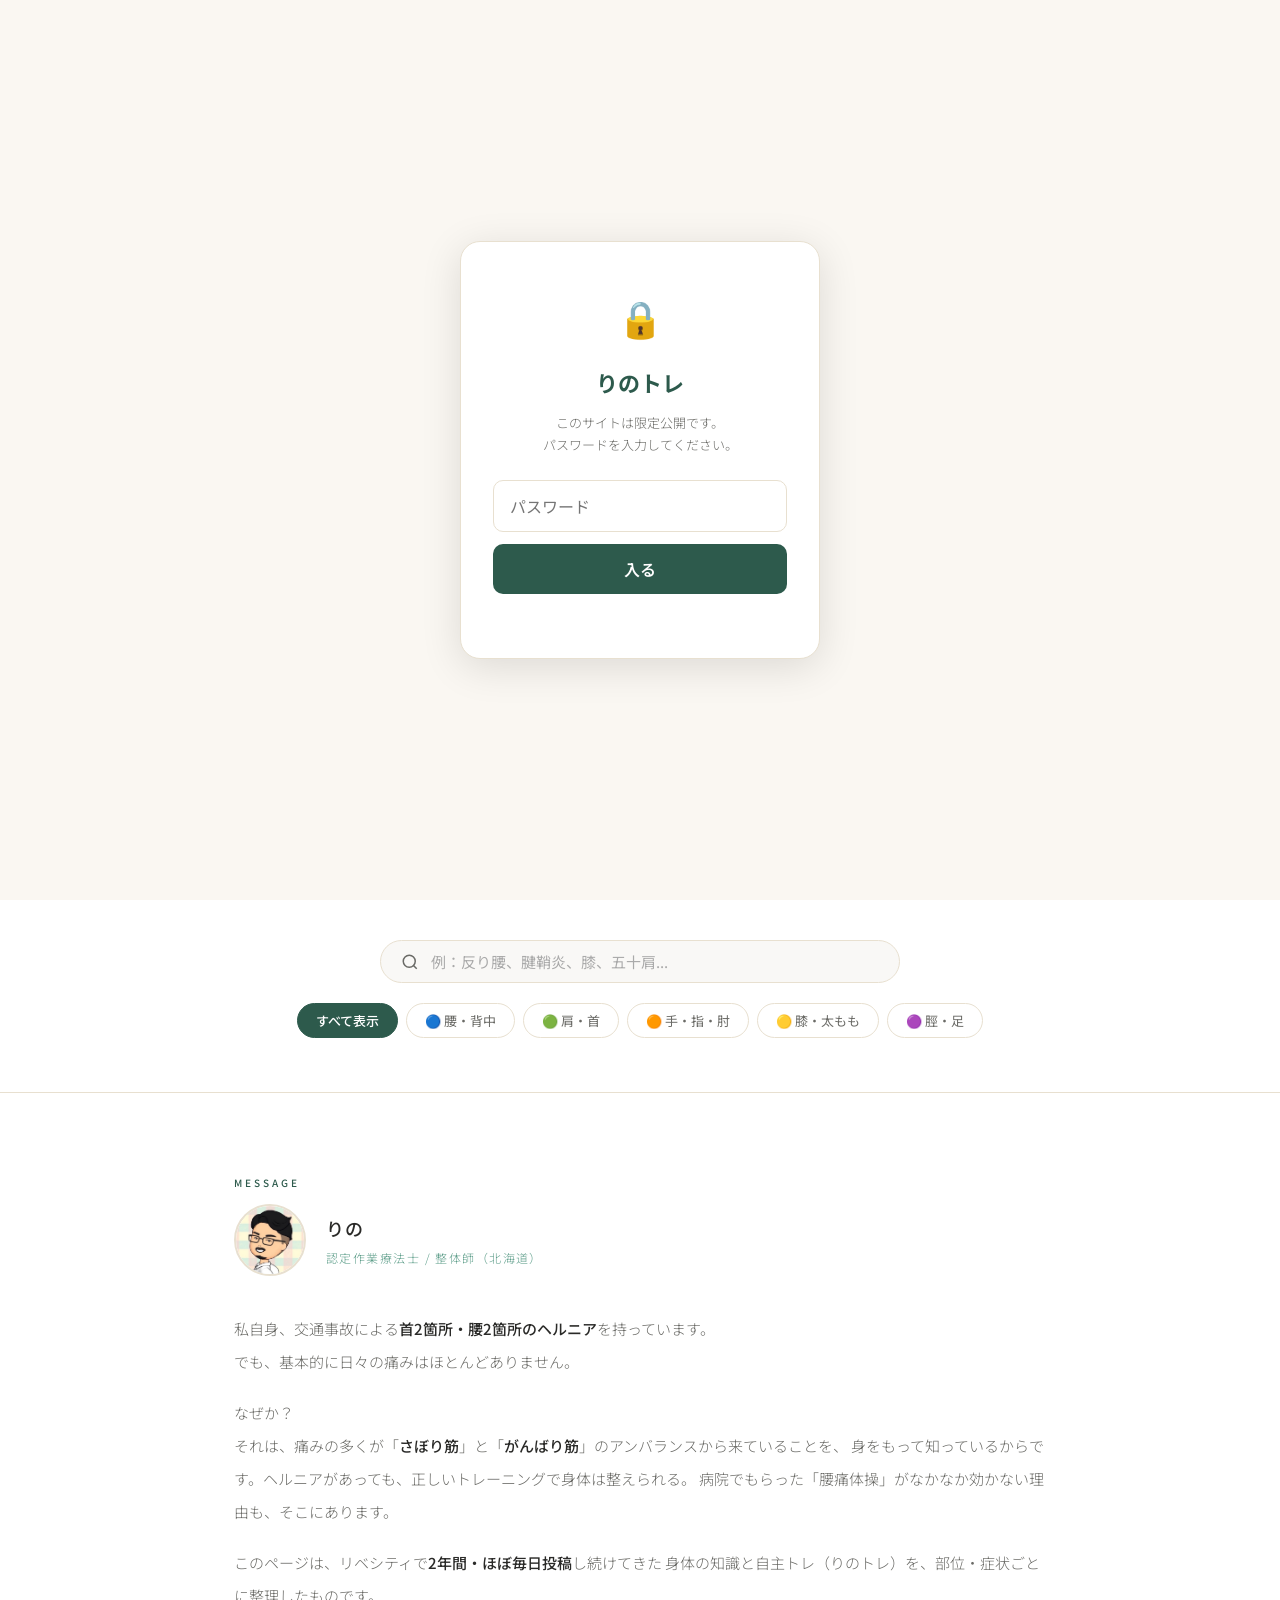
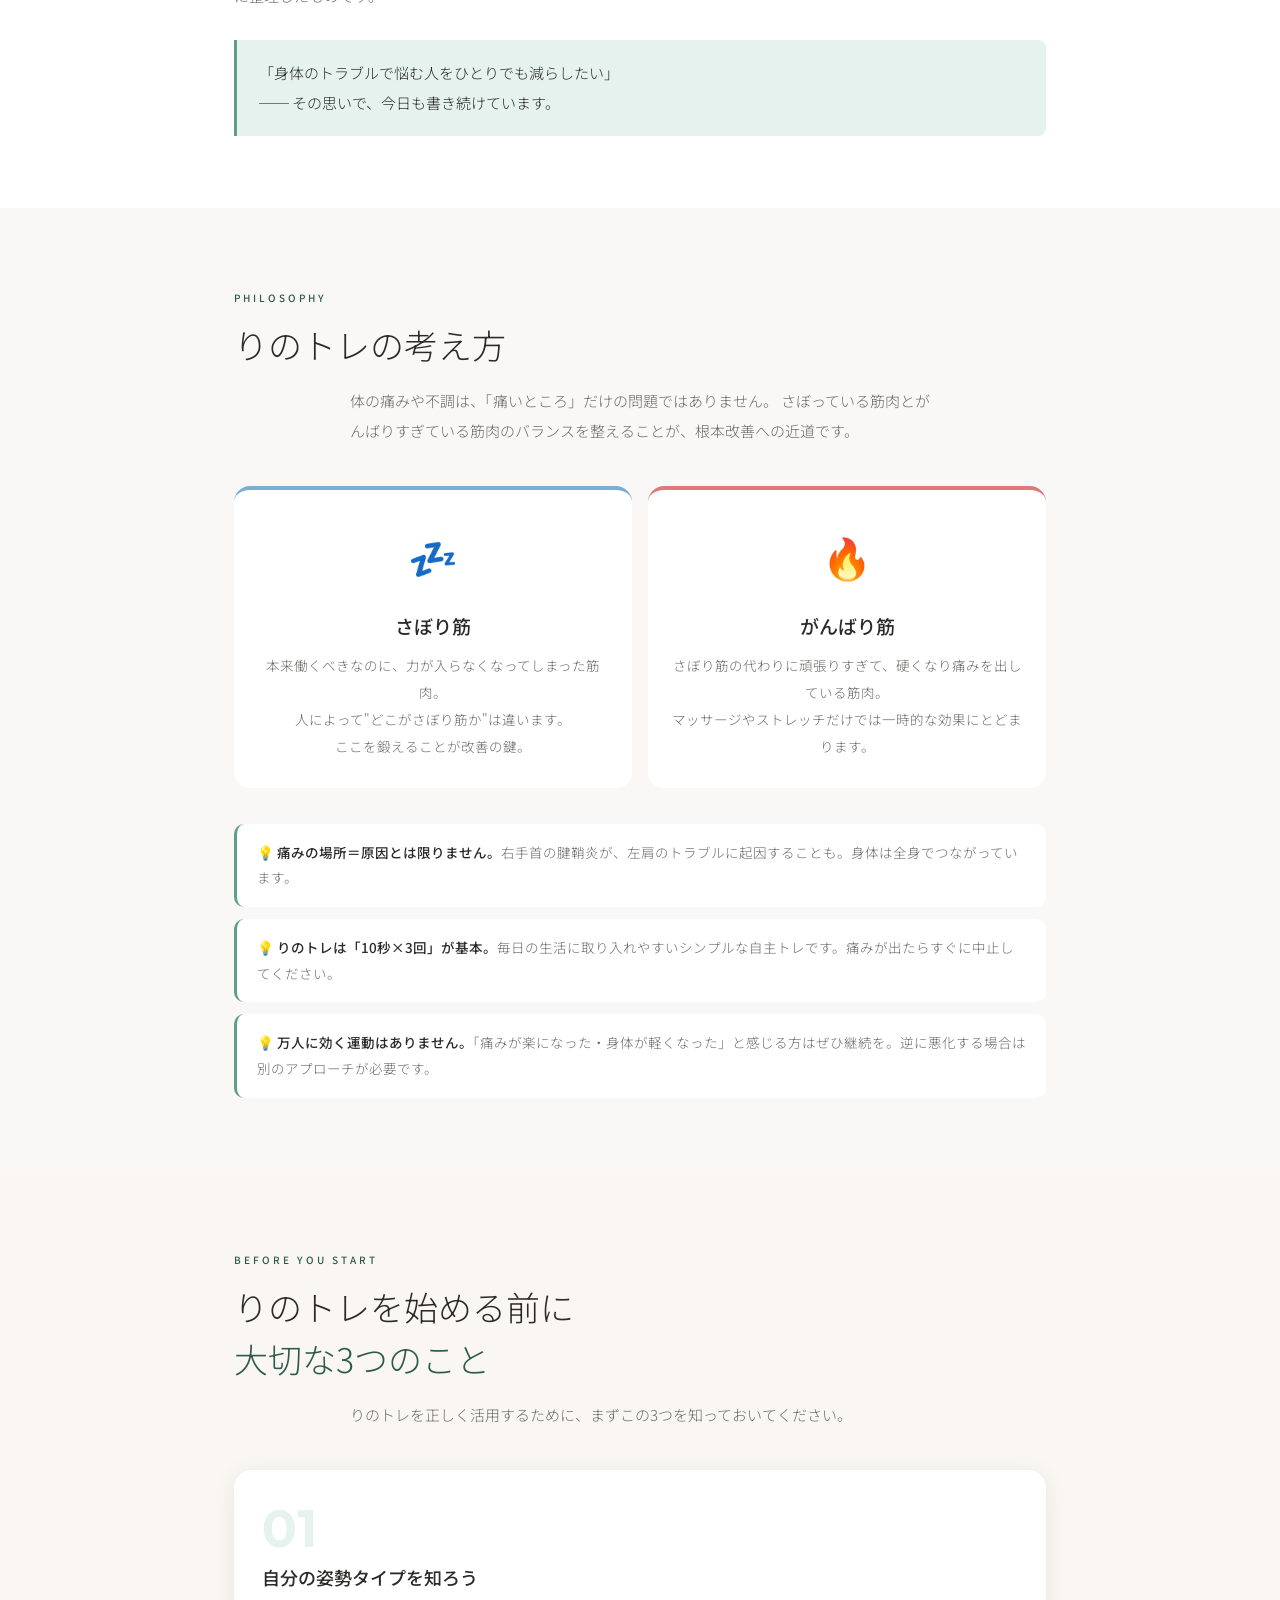
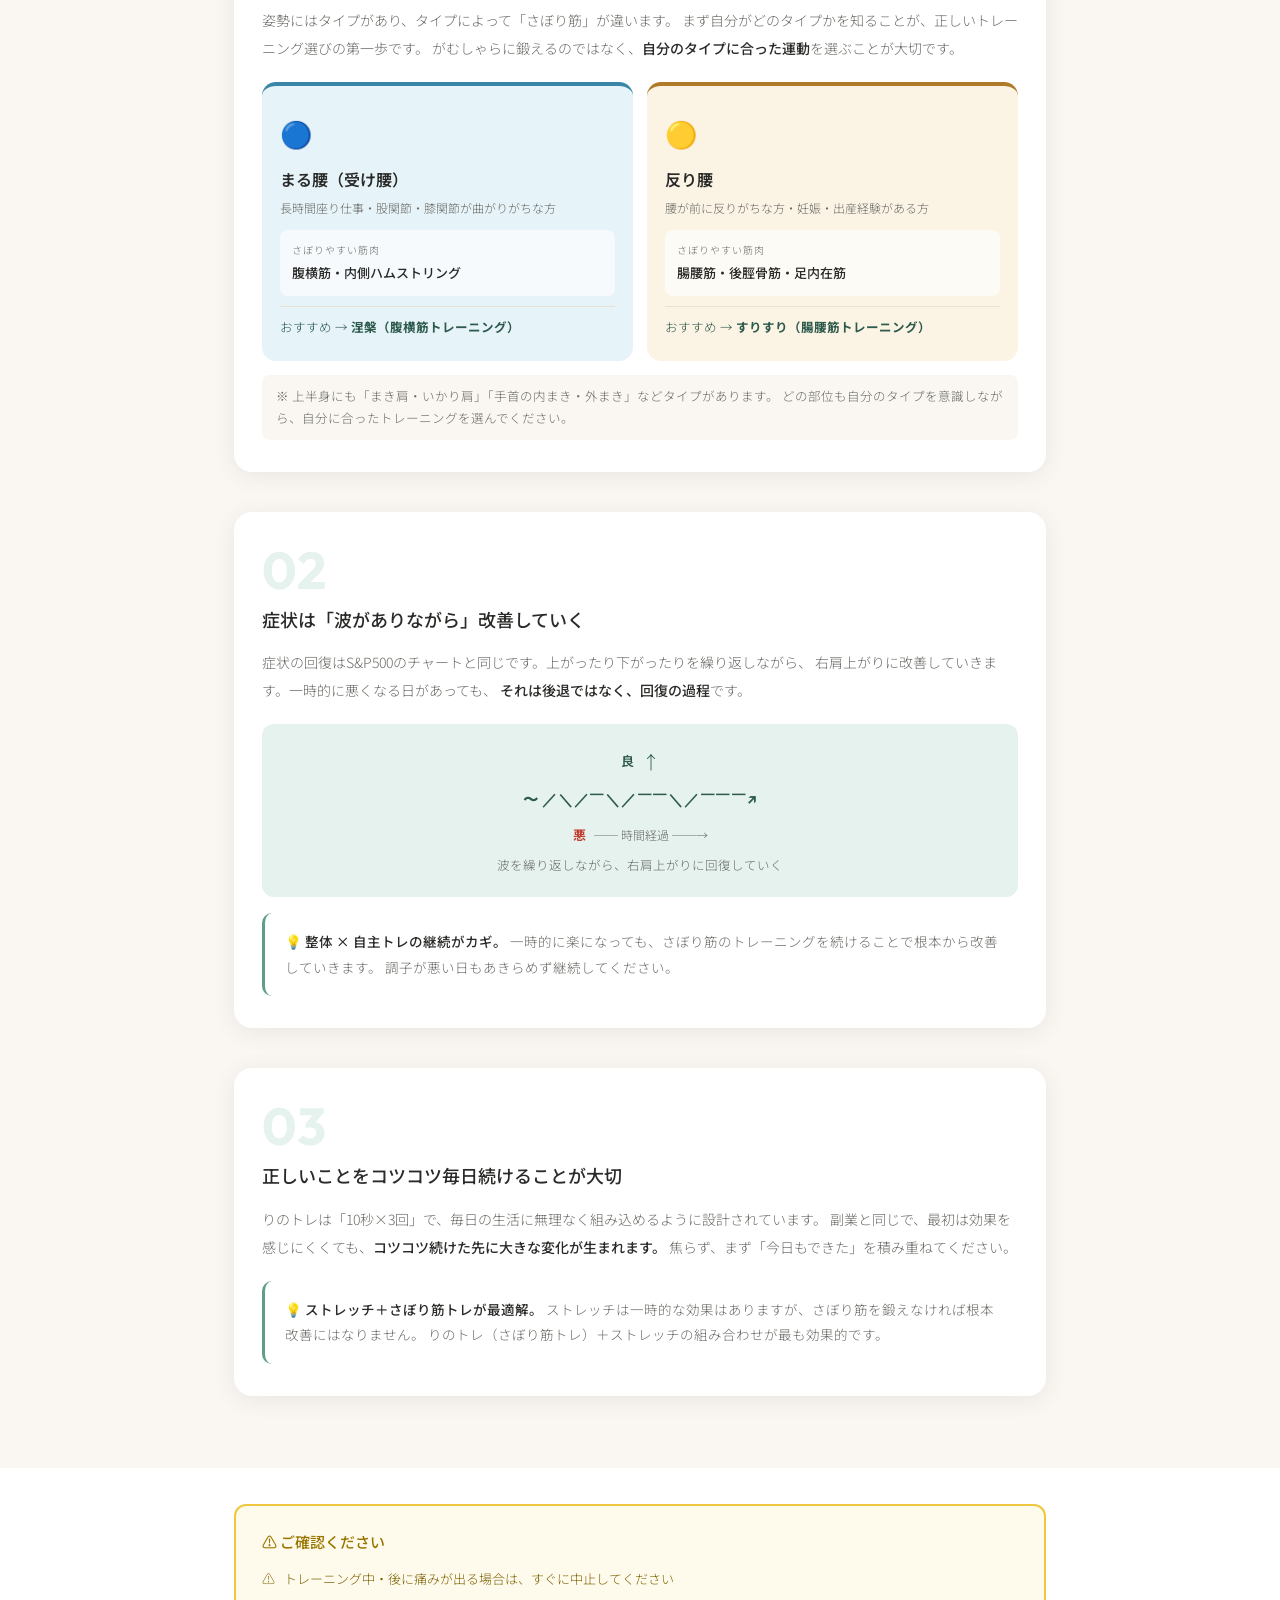
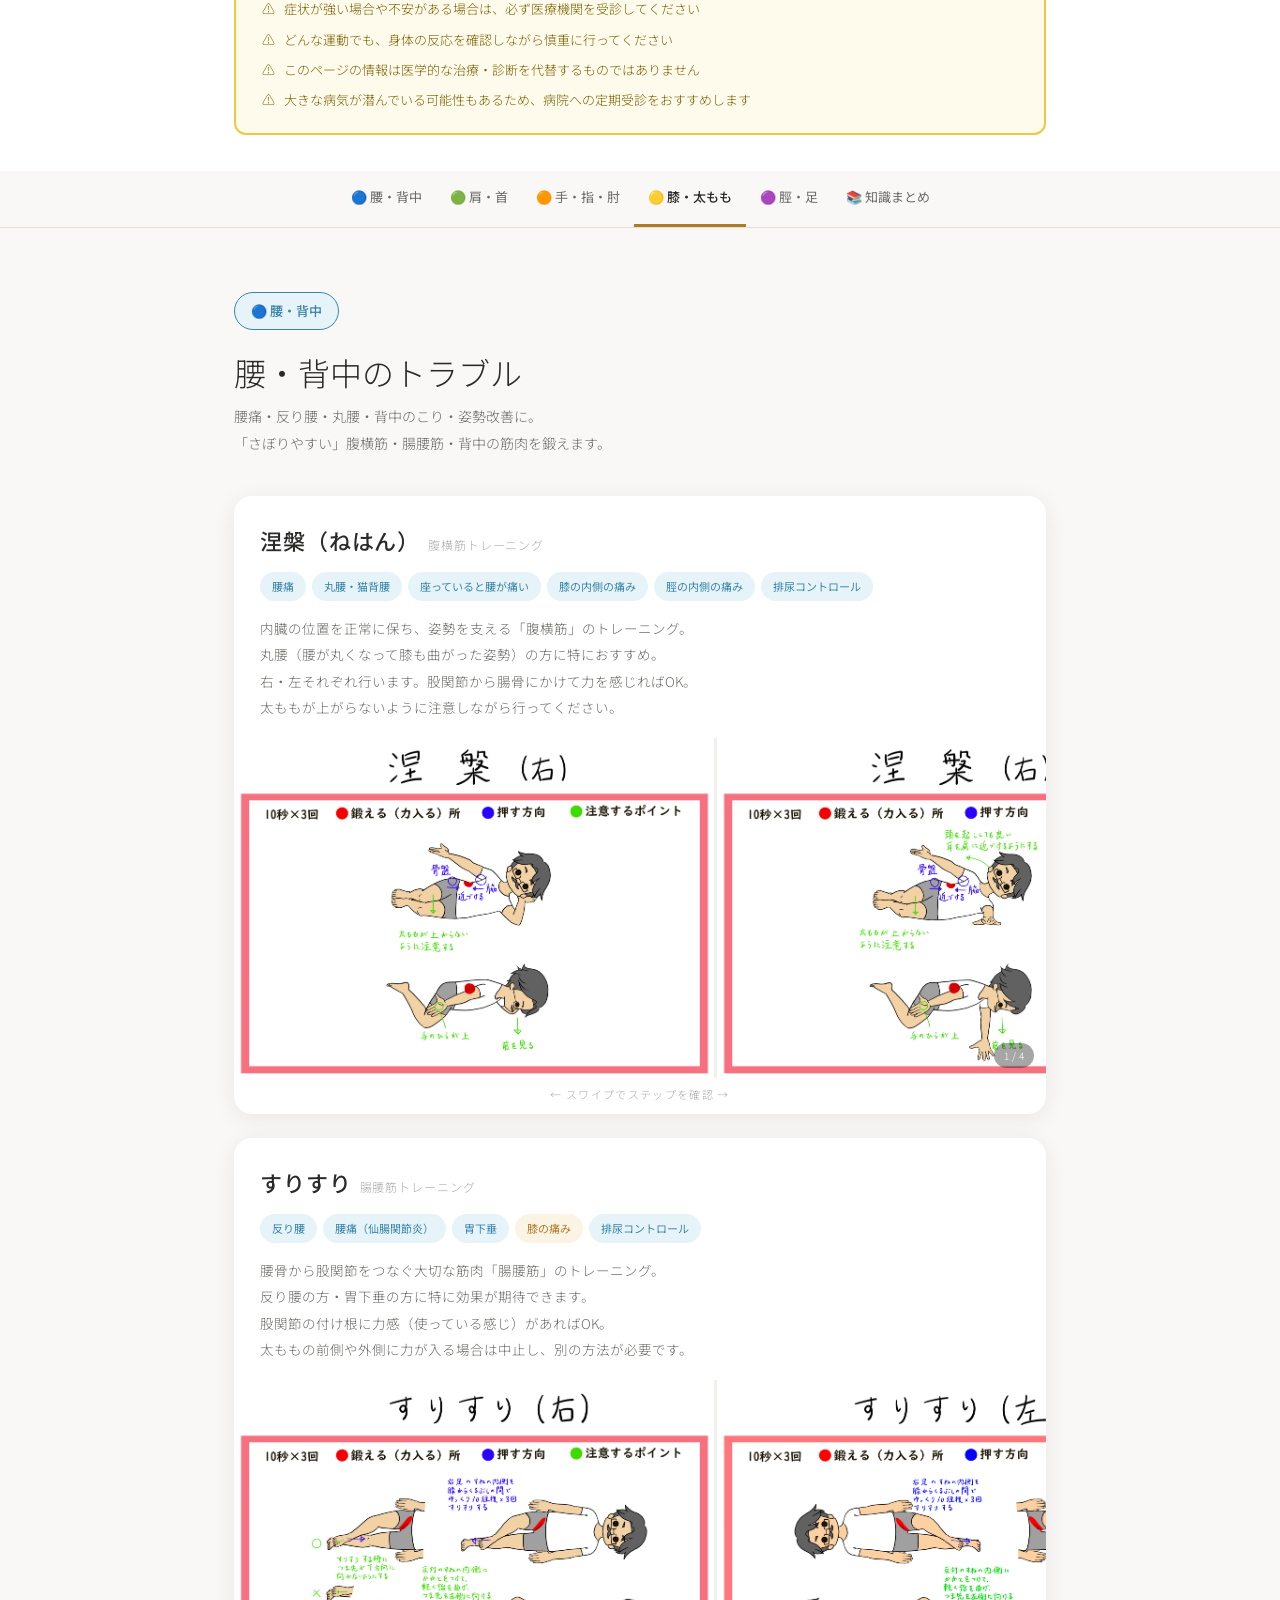
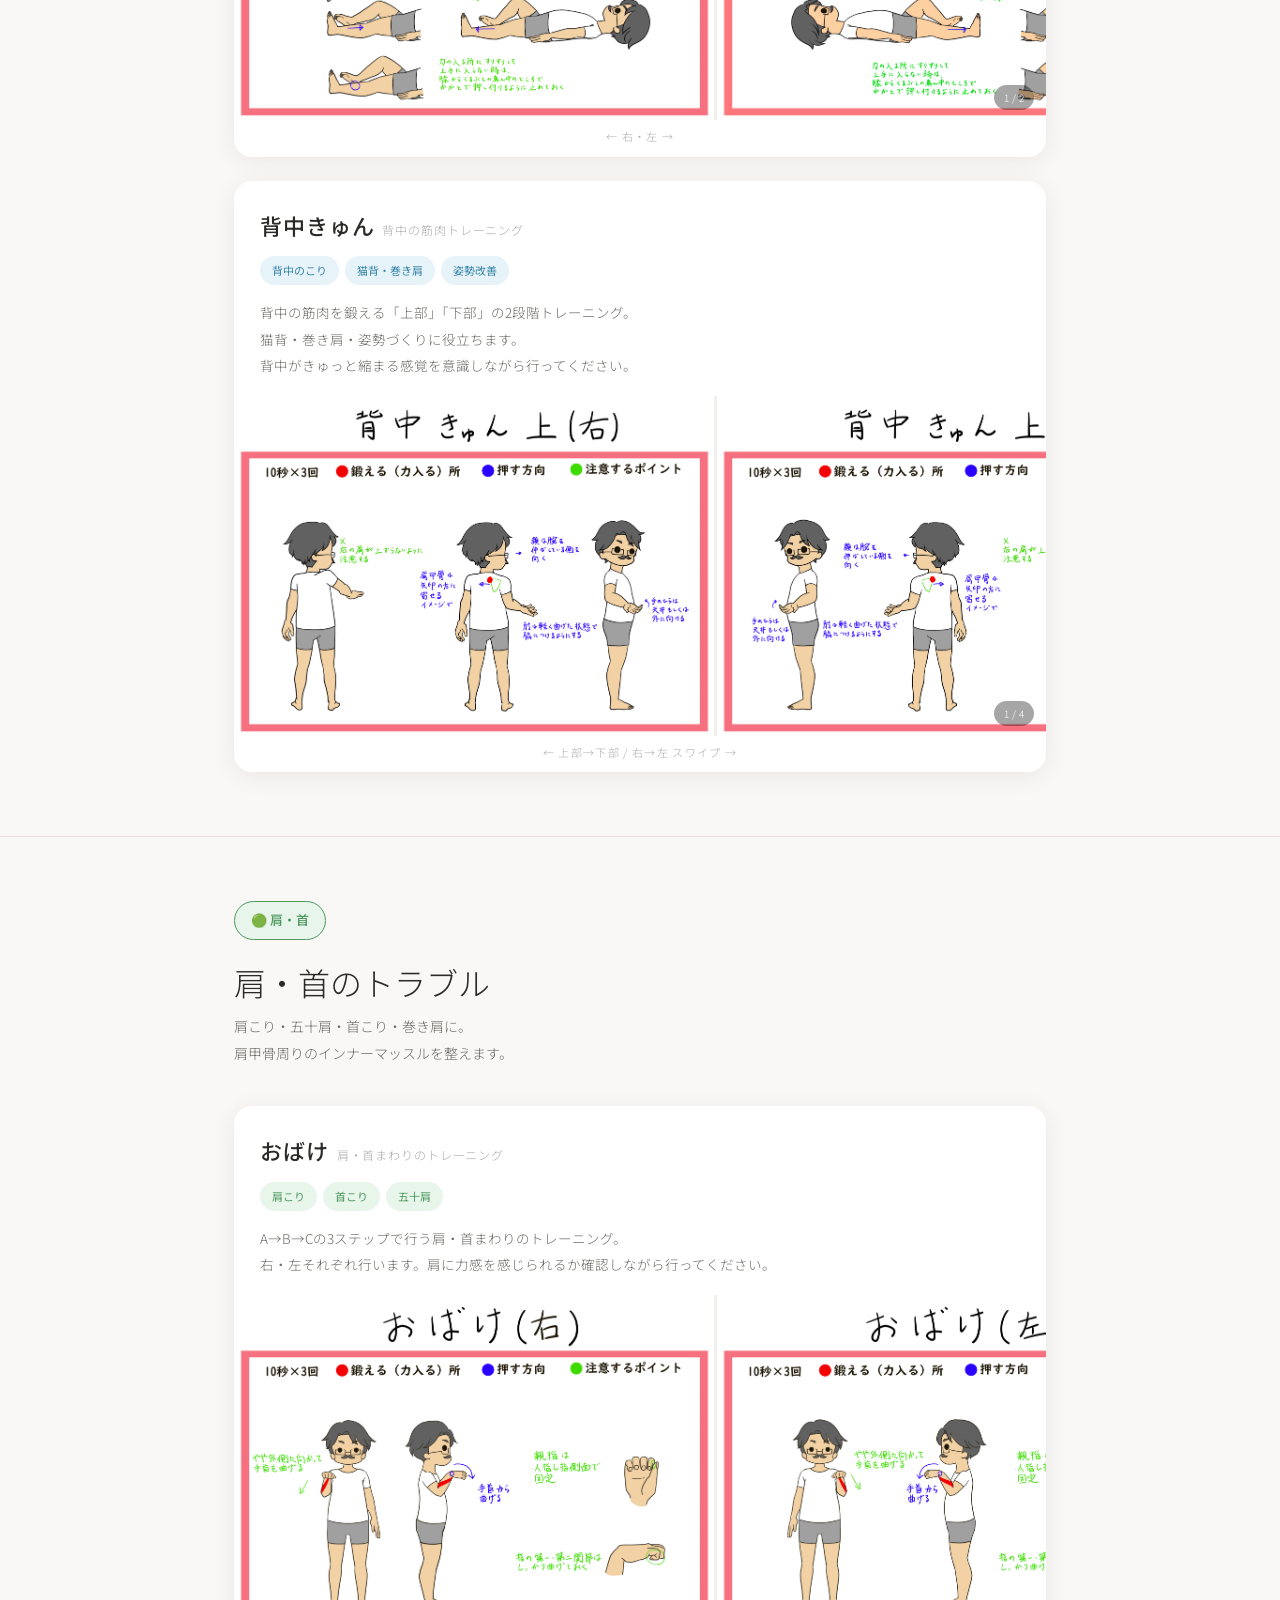
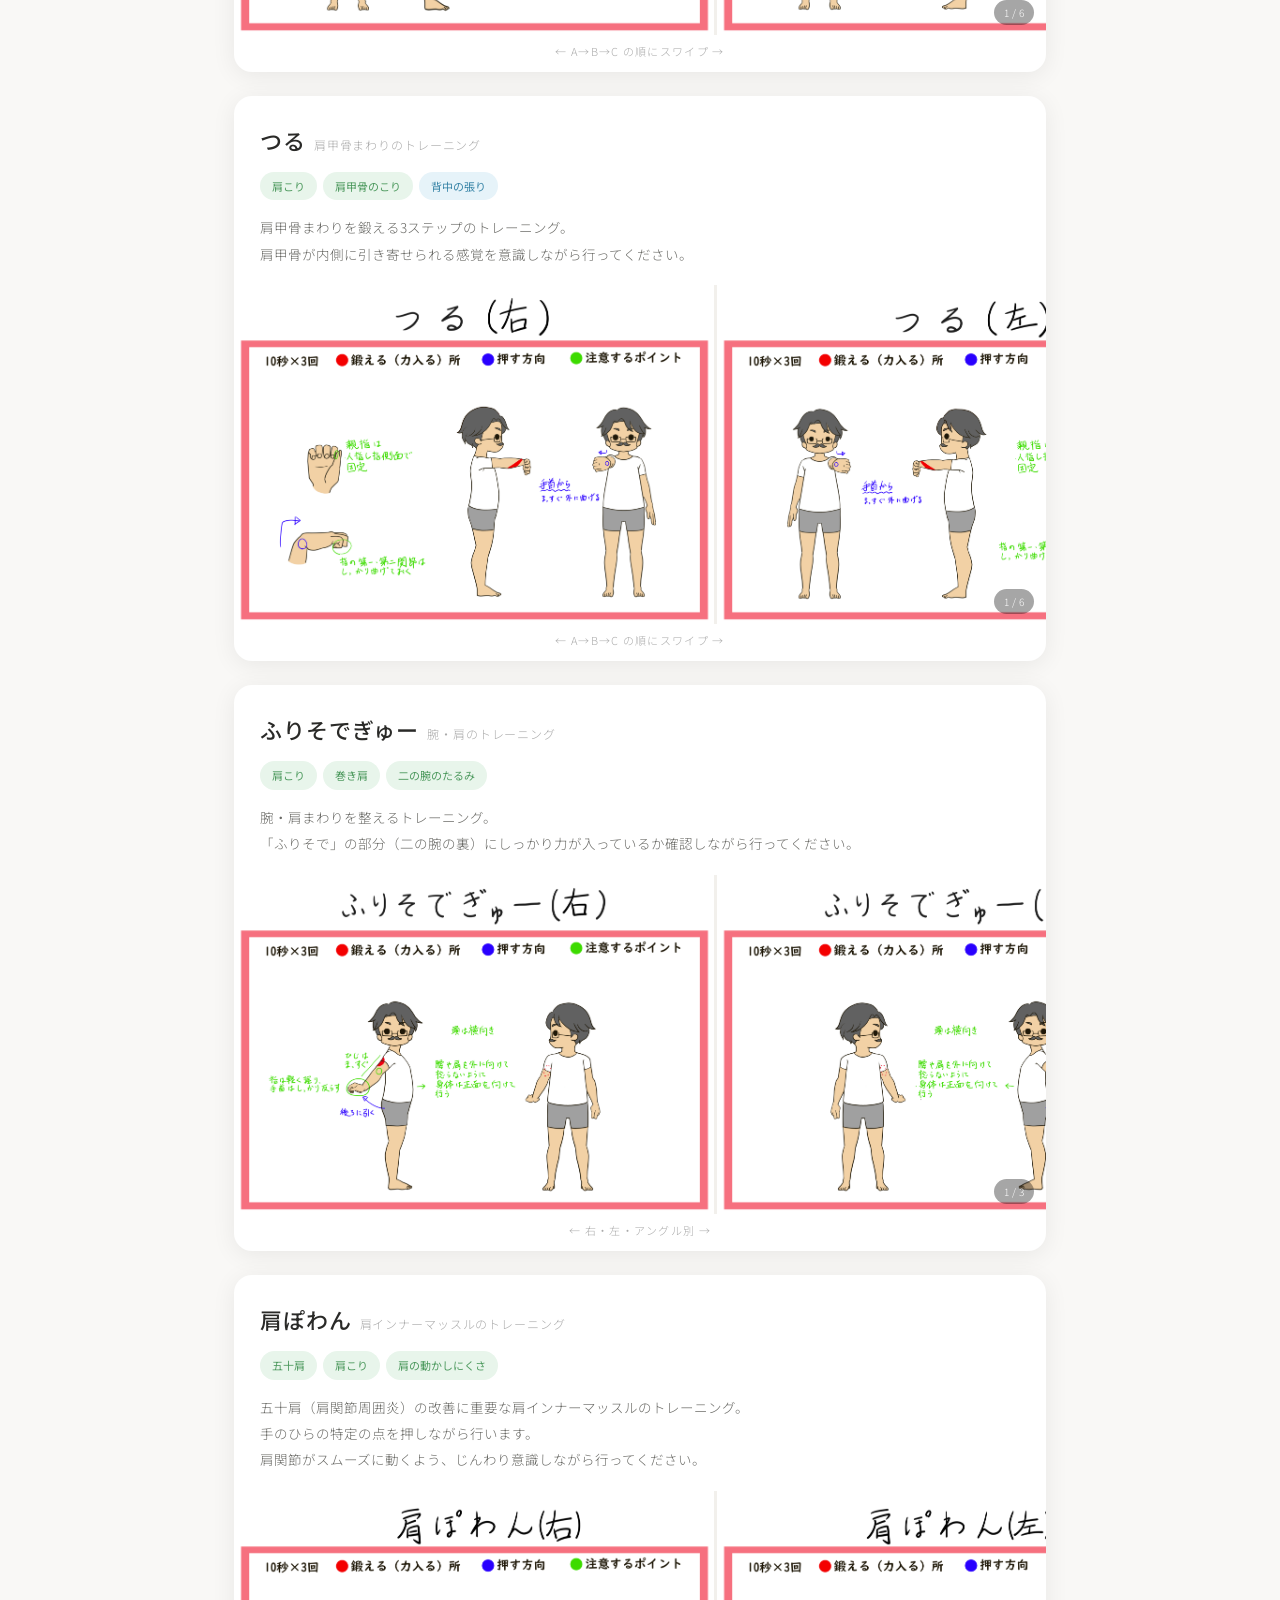
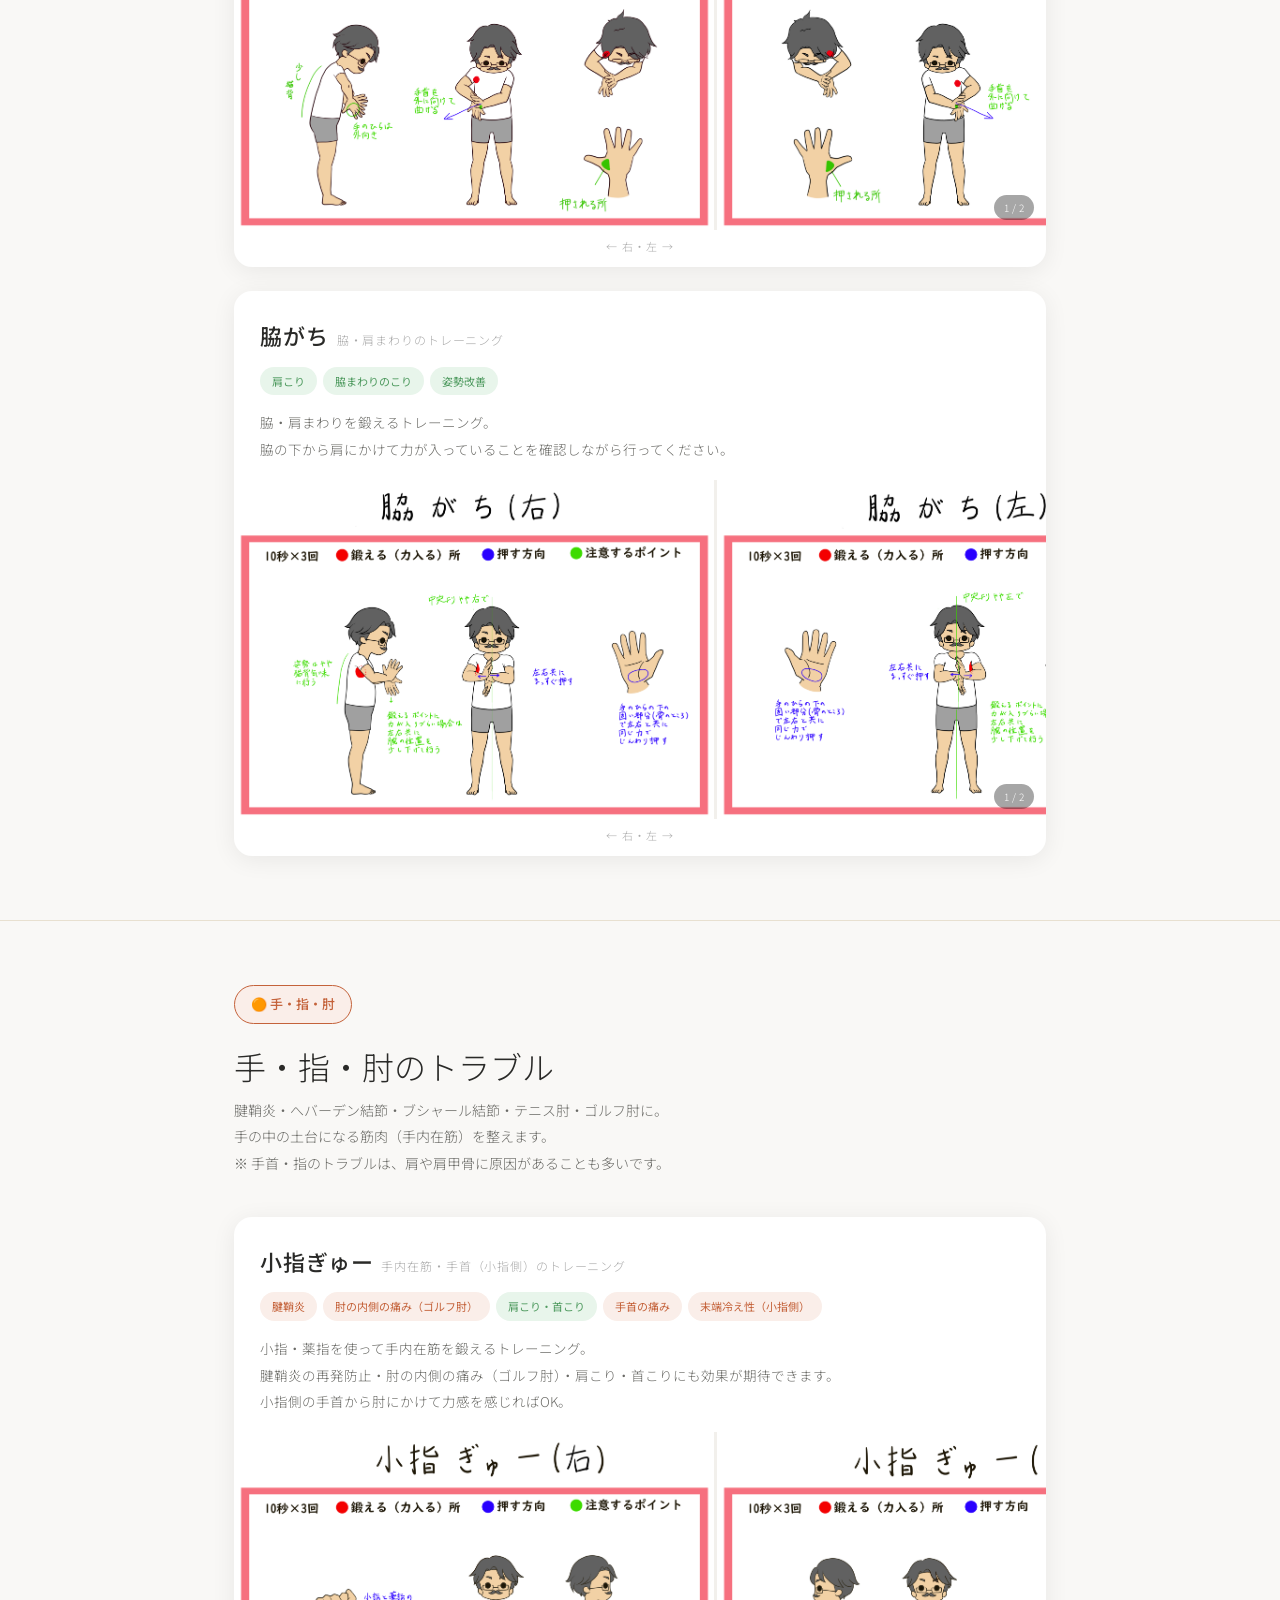
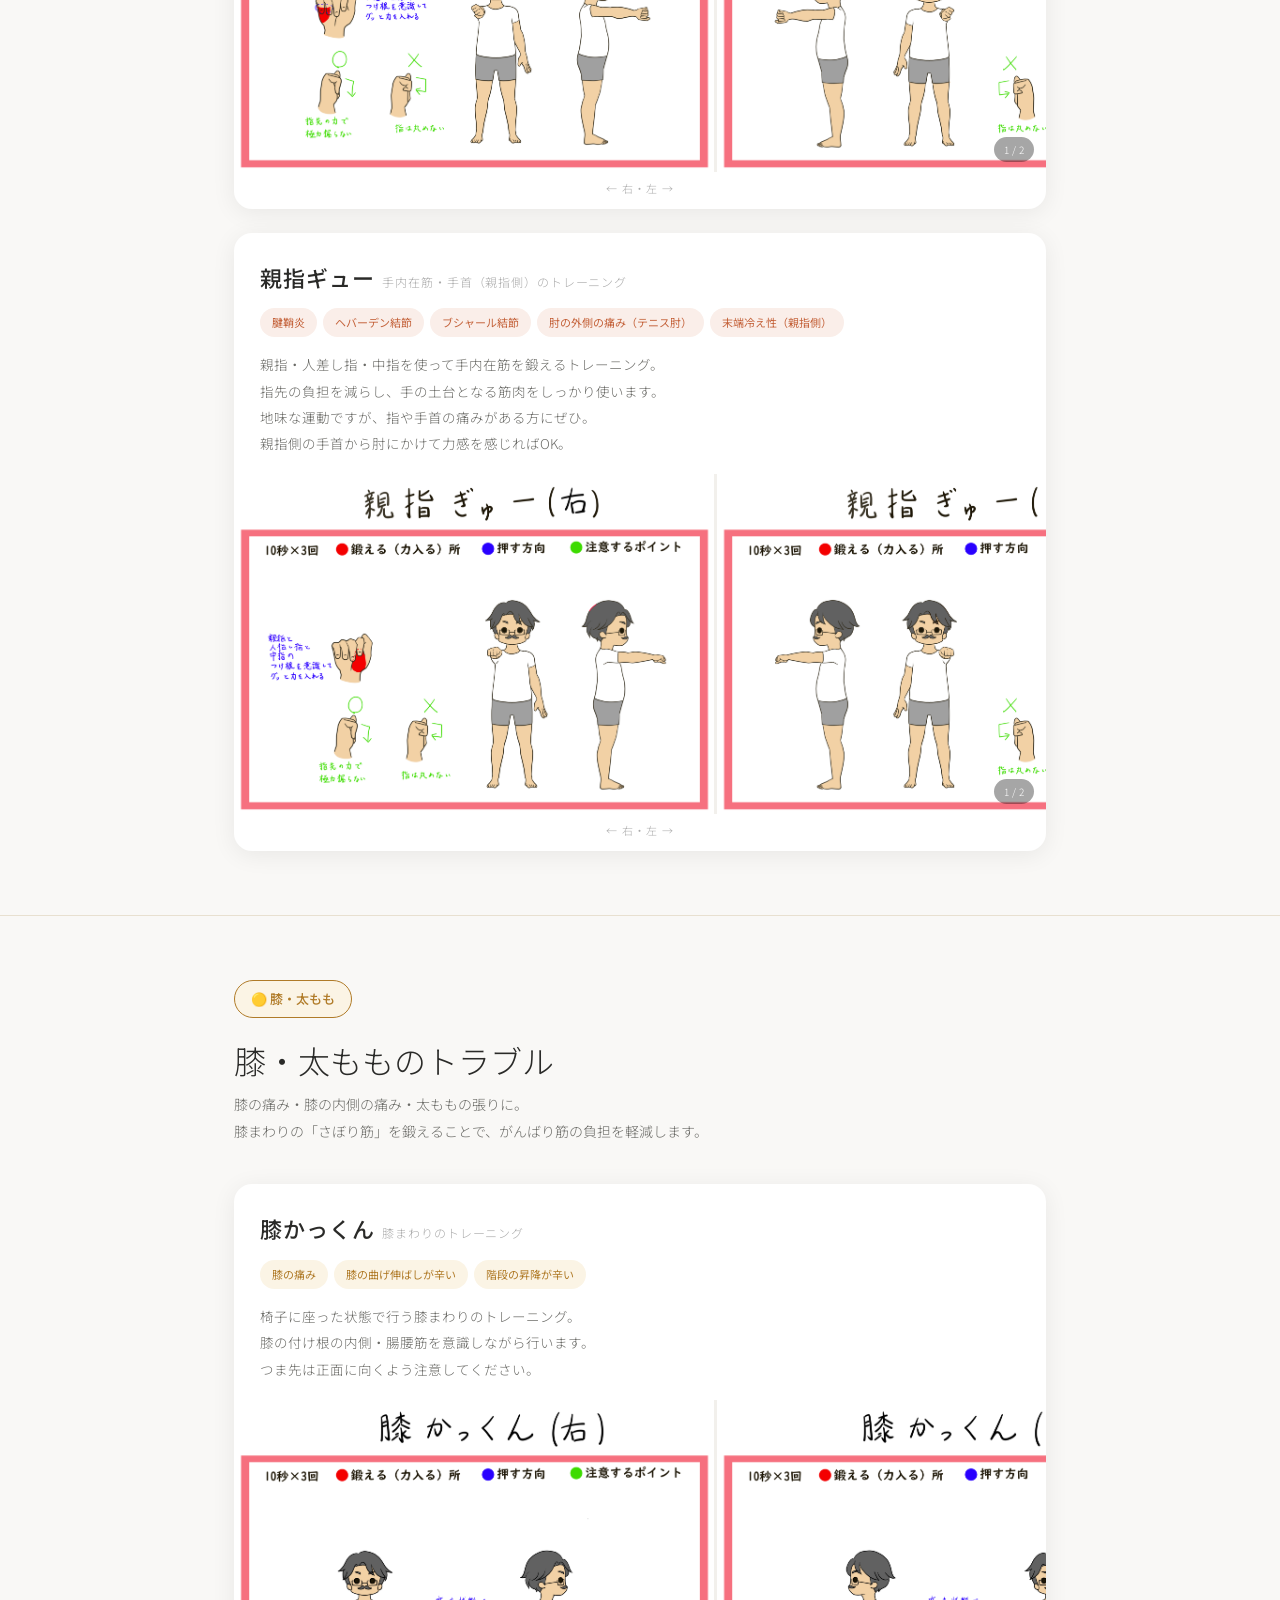
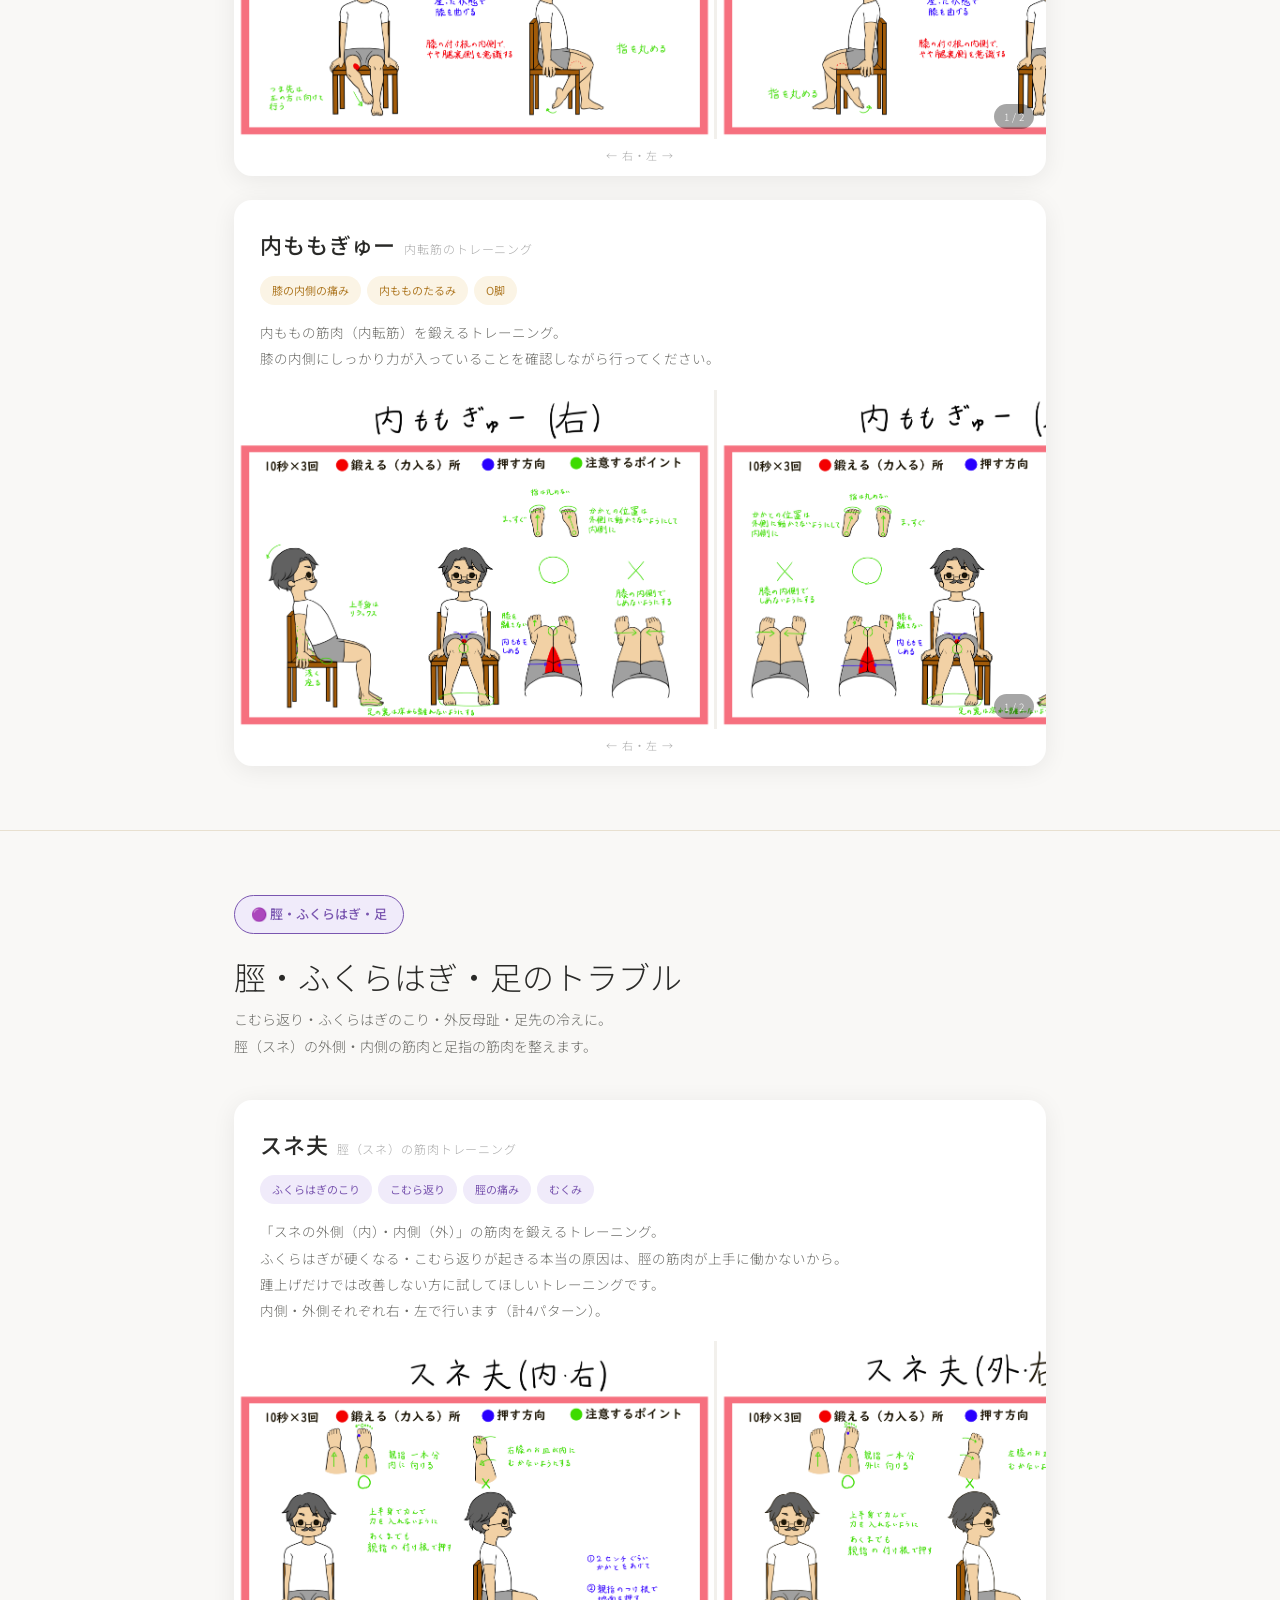
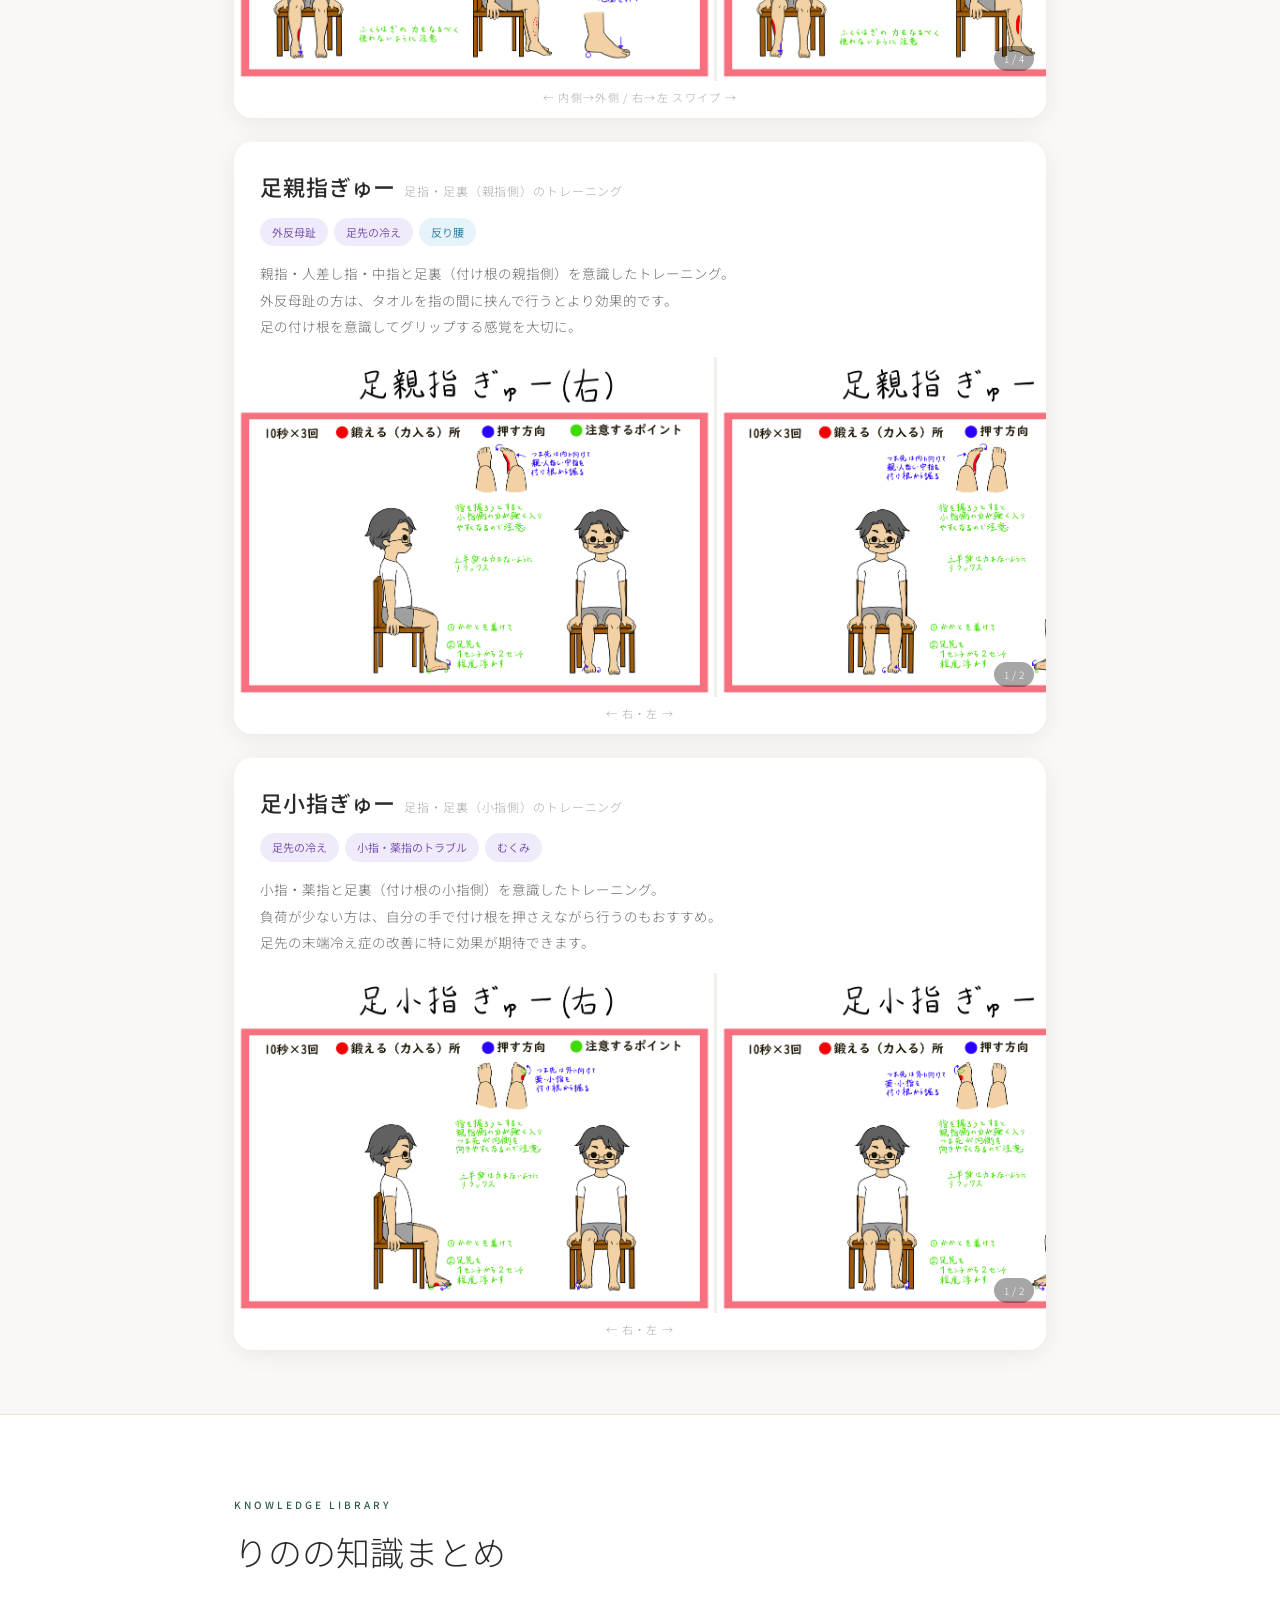
==== commit 80435b5f: "勉強会の前提知識セクションを追加 「りのトレを始める前に」として姿勢タイプ・症状回復過程・継続の大切さを追加。  Co-Authored-By: Claude Sonnet 4.6 <noreply@" ====
--- a/index.html
+++ b/index.html
@@ -171,6 +171,99 @@
         💡 <strong>万人に効く運動はありません。</strong>「痛みが楽になった・身体が軽くなった」と感じる方はぜひ継続を。逆に悪化する場合は別のアプローチが必要です。
       </div>
     </div>
+  </div>
+</section>
+
+<!-- ─── 始める前に ─── -->
+<section id="before-start" class="before-sec">
+  <div class="container">
+    <span class="section-tag">Before You Start</span>
+    <h2 class="section-title">りのトレを始める前に<br><em>大切な3つのこと</em></h2>
+    <p class="section-desc">
+      りのトレを正しく活用するために、まずこの3つを知っておいてください。
+    </p>
+
+    <!-- ① 姿勢タイプ -->
+    <div class="before-block">
+      <div class="before-num">01</div>
+      <h3 class="before-title">自分の姿勢タイプを知ろう</h3>
+      <p class="before-text">
+        姿勢にはタイプがあり、タイプによって「さぼり筋」が違います。
+        まず自分がどのタイプかを知ることが、正しいトレーニング選びの第一歩です。
+        がむしゃらに鍛えるのではなく、<strong>自分のタイプに合った運動</strong>を選ぶことが大切です。
+      </p>
+      <div class="posture-grid">
+        <div class="posture-card posture-maru">
+          <span class="posture-icon">🔵</span>
+          <p class="posture-name">まる腰（受け腰）</p>
+          <p class="posture-eg">長時間座り仕事・股関節・膝関節が曲がりがちな方</p>
+          <div class="posture-detail">
+            <span class="pd-label">さぼりやすい筋肉</span>
+            <span class="pd-val">腹横筋・内側ハムストリング</span>
+          </div>
+          <div class="posture-rec">おすすめ → <strong>涅槃（腹横筋トレーニング）</strong></div>
+        </div>
+        <div class="posture-card posture-sori">
+          <span class="posture-icon">🟡</span>
+          <p class="posture-name">反り腰</p>
+          <p class="posture-eg">腰が前に反りがちな方・妊娠・出産経験がある方</p>
+          <div class="posture-detail">
+            <span class="pd-label">さぼりやすい筋肉</span>
+            <span class="pd-val">腸腰筋・後脛骨筋・足内在筋</span>
+          </div>
+          <div class="posture-rec">おすすめ → <strong>すりすり（腸腰筋トレーニング）</strong></div>
+        </div>
+      </div>
+      <p class="posture-note">
+        ※ 上半身にも「まき肩・いかり肩」「手首の内まき・外まき」などタイプがあります。
+        どの部位も自分のタイプを意識しながら、自分に合ったトレーニングを選んでください。
+      </p>
+    </div>
+
+    <!-- ② 回復の過程 -->
+    <div class="before-block">
+      <div class="before-num">02</div>
+      <h3 class="before-title">症状は「波がありながら」改善していく</h3>
+      <p class="before-text">
+        症状の回復はS&P500のチャートと同じです。上がったり下がったりを繰り返しながら、
+        右肩上がりに改善していきます。一時的に悪くなる日があっても、
+        <strong>それは後退ではなく、回復の過程</strong>です。
+      </p>
+      <div class="recovery-visual">
+        <div class="rv-row">
+          <span class="rv-label-good">良</span>
+          <span class="rv-arrow">↑</span>
+        </div>
+        <div class="rv-chart">〜 ／＼／￣＼／￣￣＼／￣￣￣↗</div>
+        <div class="rv-row">
+          <span class="rv-label-bad">悪</span>
+          <span class="rv-timeline">── 時間経過 ──→</span>
+        </div>
+        <p class="rv-caption">波を繰り返しながら、右肩上がりに回復していく</p>
+      </div>
+      <div class="key-msg" style="margin-top:16px">
+        💡 <strong>整体 × 自主トレの継続がカギ。</strong>
+        一時的に楽になっても、さぼり筋のトレーニングを続けることで根本から改善していきます。
+        調子が悪い日もあきらめず継続してください。
+      </div>
+    </div>
+
+    <!-- ③ 継続 -->
+    <div class="before-block">
+      <div class="before-num">03</div>
+      <h3 class="before-title">正しいことをコツコツ毎日続けることが大切</h3>
+      <p class="before-text">
+        りのトレは「10秒×3回」で、毎日の生活に無理なく組み込めるように設計されています。
+        副業と同じで、最初は効果を感じにくくても、<strong>コツコツ続けた先に大きな変化が生まれます。</strong>
+        焦らず、まず「今日もできた」を積み重ねてください。
+      </p>
+      <div class="key-msg">
+        💡 <strong>ストレッチ＋さぼり筋トレが最適解。</strong>
+        ストレッチは一時的な効果はありますが、さぼり筋を鍛えなければ根本改善にはなりません。
+        りのトレ（さぼり筋トレ）＋ストレッチの組み合わせが最も効果的です。
+      </div>
+    </div>
+
   </div>
 </section>
 
--- a/style.css
+++ b/style.css
@@ -339,6 +339,67 @@
 }
 .key-msg strong { color: var(--charcoal); font-weight: 500; }
 
+/* ─── BEFORE START ─── */
+.before-sec { background: var(--cream); padding-top: 72px; padding-bottom: 72px; }
+.before-block {
+  position: relative; margin-top: 40px;
+  background: var(--white); border-radius: var(--radius);
+  padding: 32px 28px; box-shadow: var(--shadow);
+}
+.before-num {
+  font-family: 'Outfit', sans-serif;
+  font-size: 52px; font-weight: 700;
+  color: var(--primary-lt); line-height: 1; margin-bottom: 6px;
+}
+.before-title {
+  font-size: 18px; font-weight: 500; margin-bottom: 12px; color: var(--charcoal);
+}
+.before-text {
+  font-size: 14px; color: var(--mid); line-height: 2; margin-bottom: 20px;
+}
+.before-text strong { color: var(--charcoal); font-weight: 500; }
+.posture-grid {
+  display: grid; grid-template-columns: 1fr 1fr; gap: 14px; margin: 0 0 14px;
+}
+@media (max-width: 560px) { .posture-grid { grid-template-columns: 1fr; } }
+.posture-card {
+  border-radius: 14px; padding: 22px 18px; border-top: 4px solid;
+}
+.posture-card.posture-maru { border-color: var(--back-c); background: var(--back-lt); }
+.posture-card.posture-sori { border-color: var(--knee-c); background: var(--knee-lt); }
+.posture-icon { font-size: 26px; display: block; margin-bottom: 6px; }
+.posture-name { font-size: 16px; font-weight: 600; margin-bottom: 4px; }
+.posture-eg   { font-size: 12px; color: var(--mid); margin-bottom: 12px; line-height: 1.7; }
+.posture-detail {
+  display: flex; flex-direction: column; gap: 2px;
+  background: rgba(255,255,255,0.65); border-radius: 8px;
+  padding: 10px 12px; margin-bottom: 10px;
+}
+.pd-label { font-size: 10px; letter-spacing: 0.1em; color: var(--mid); }
+.pd-val   { font-size: 13px; font-weight: 500; color: var(--charcoal); }
+.posture-rec {
+  font-size: 12.5px; color: var(--primary);
+  padding-top: 8px; border-top: 1px solid var(--border);
+}
+.posture-note {
+  font-size: 12.5px; color: var(--mid); line-height: 1.8;
+  padding: 10px 14px; background: var(--cream); border-radius: 8px;
+}
+.recovery-visual {
+  background: var(--sage-lt); border-radius: 12px;
+  padding: 20px 24px; margin: 20px 0 0; text-align: center;
+}
+.rv-row { display: flex; align-items: center; justify-content: center; gap: 8px; }
+.rv-label-good { font-size: 13px; font-weight: 600; color: var(--primary); }
+.rv-label-bad  { font-size: 13px; font-weight: 600; color: #c0392b; }
+.rv-arrow { font-size: 18px; color: var(--primary); }
+.rv-chart {
+  font-family: 'Outfit', monospace; font-size: 15px;
+  color: var(--primary); font-weight: 600; padding: 8px 0; letter-spacing: 0.05em;
+}
+.rv-timeline { font-size: 12px; color: var(--mid); }
+.rv-caption  { font-size: 12.5px; color: var(--mid); margin-top: 6px; }
+
 /* ─── WARNING ─── */
 .warning-sec { background: var(--white); padding: 36px 0; }
 .warning-box {
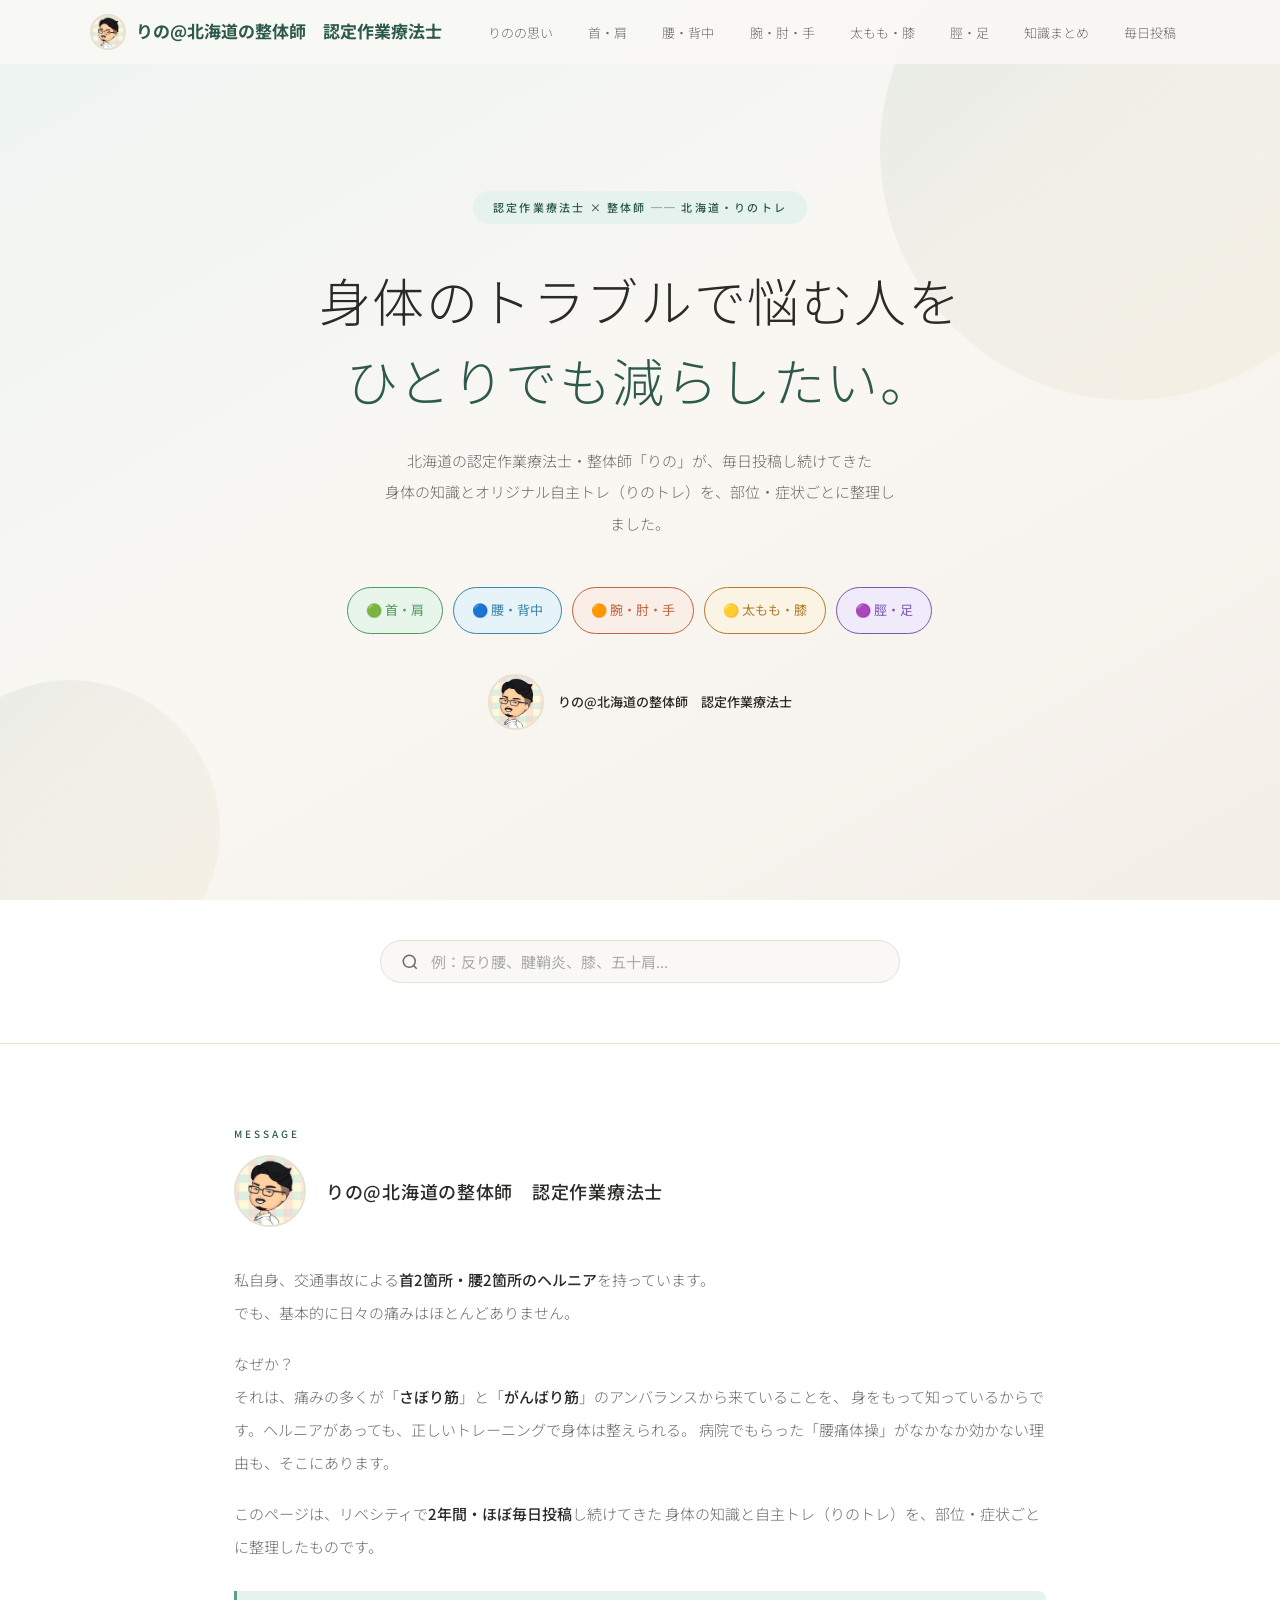
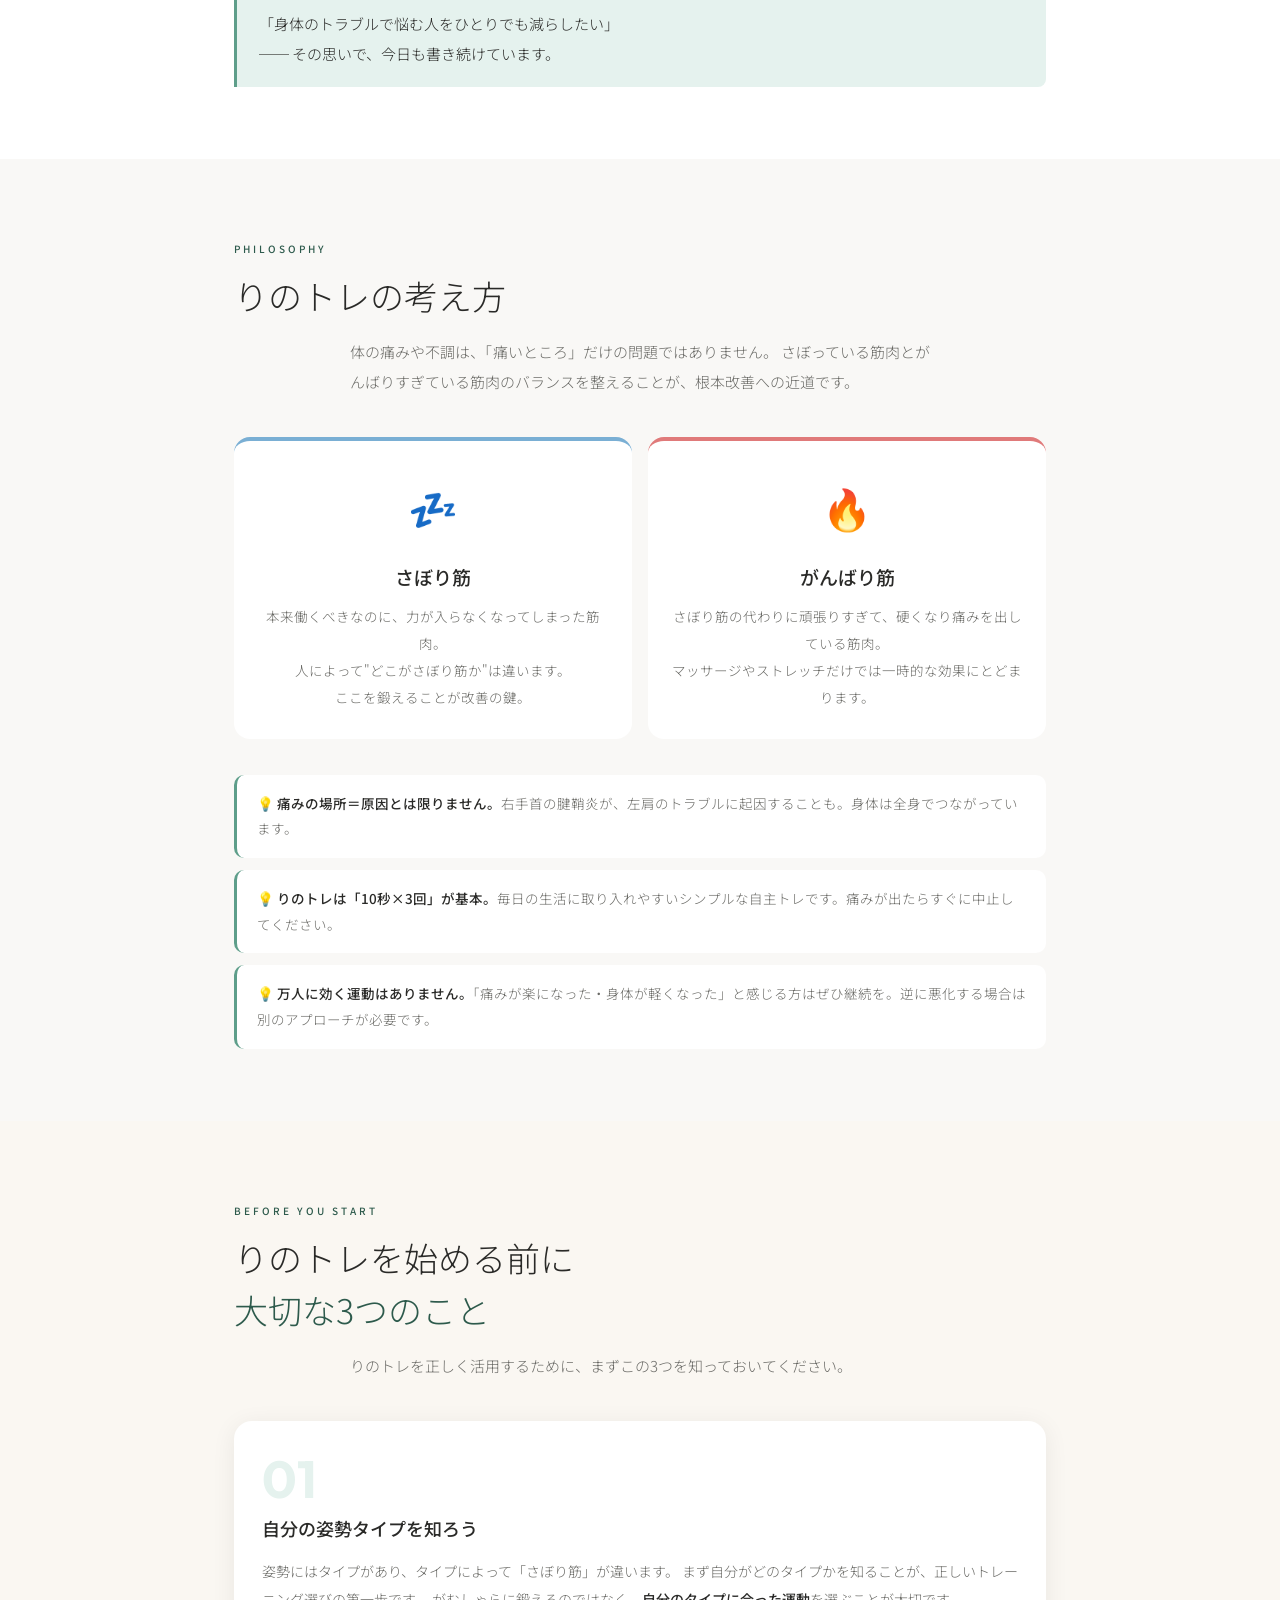
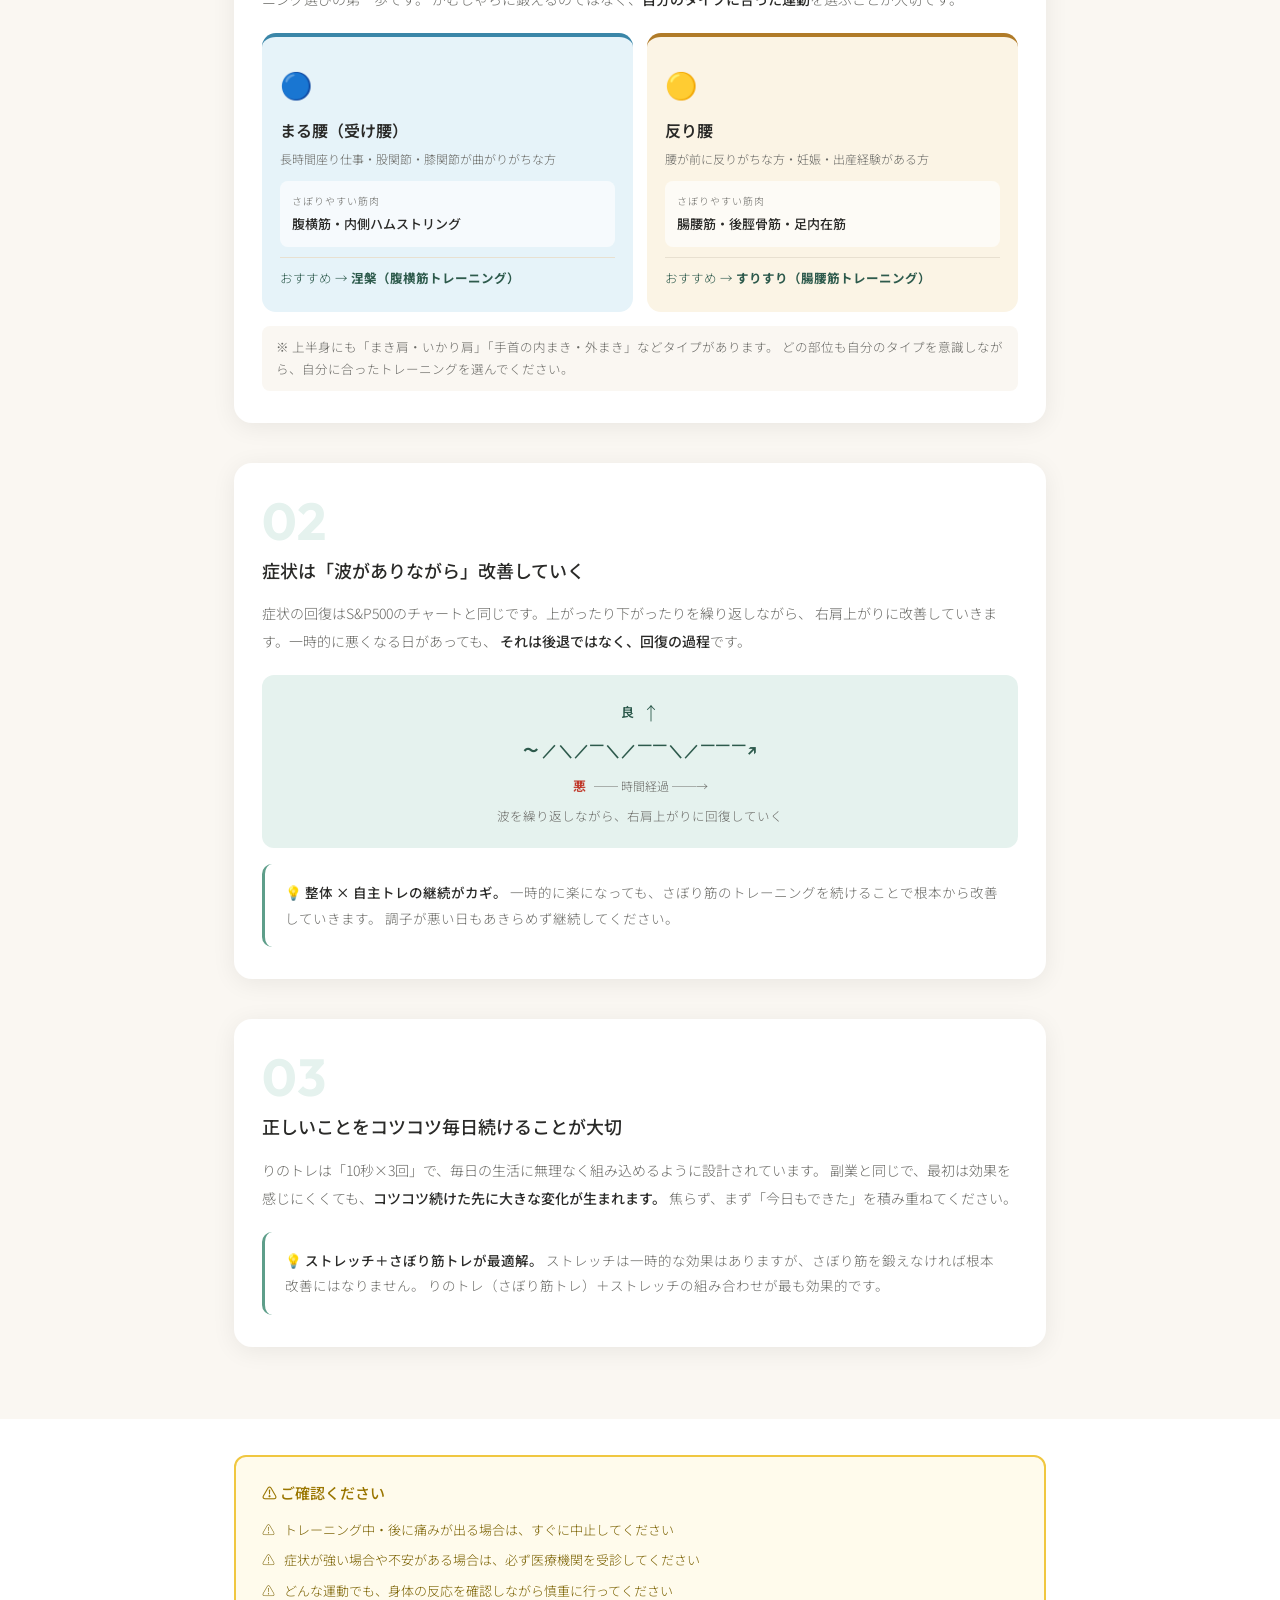
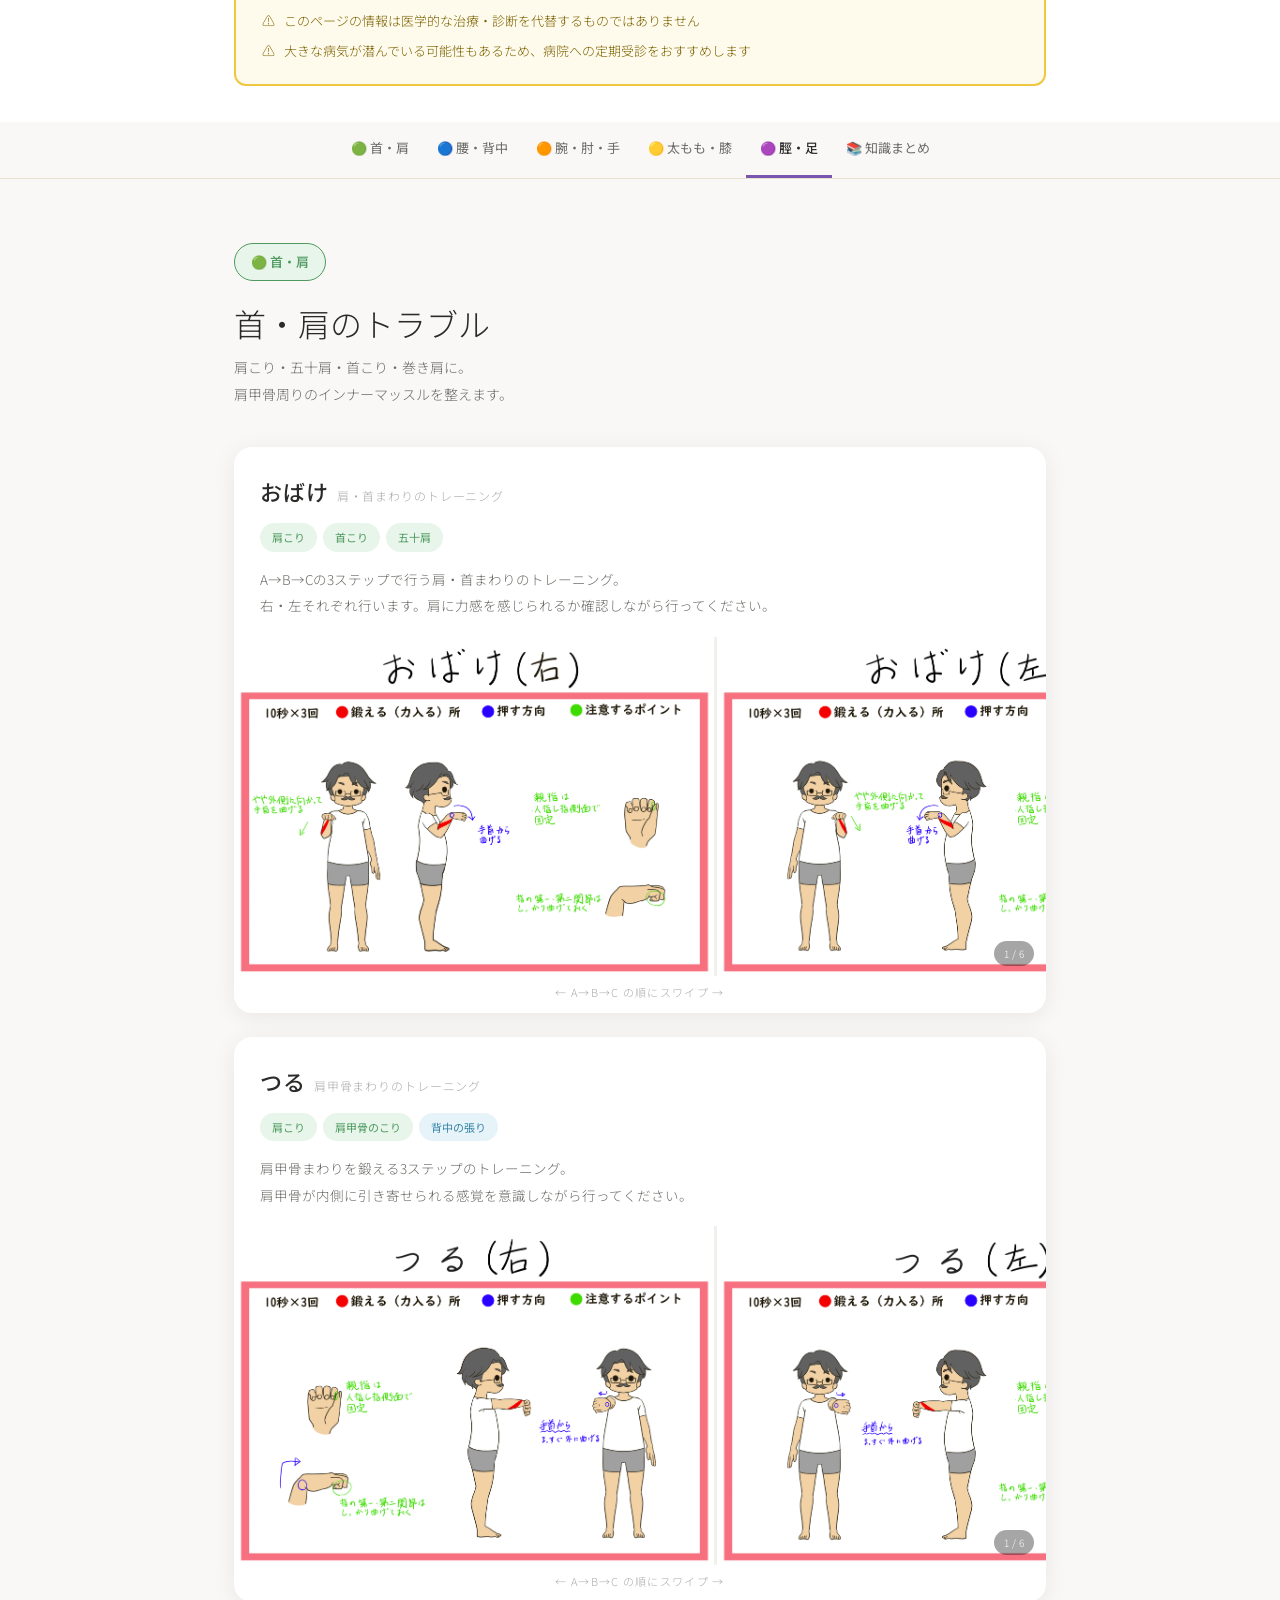
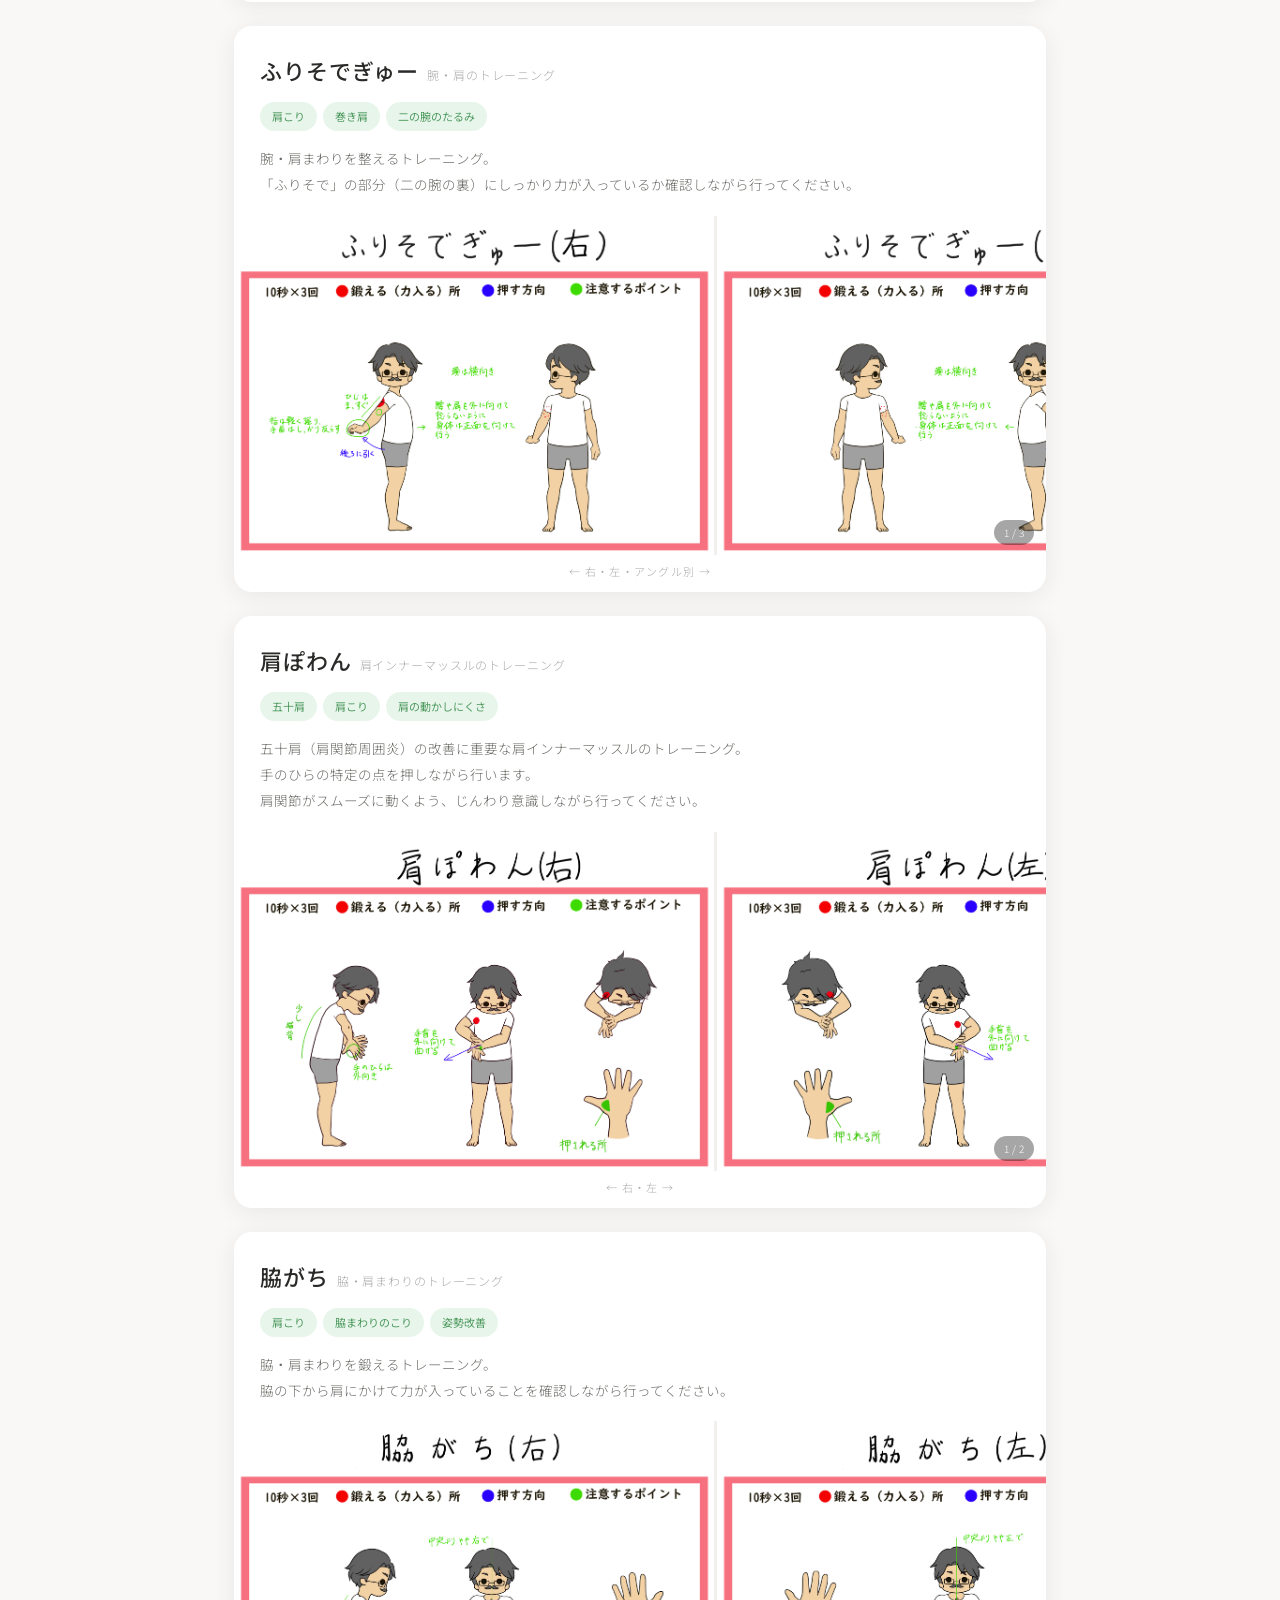
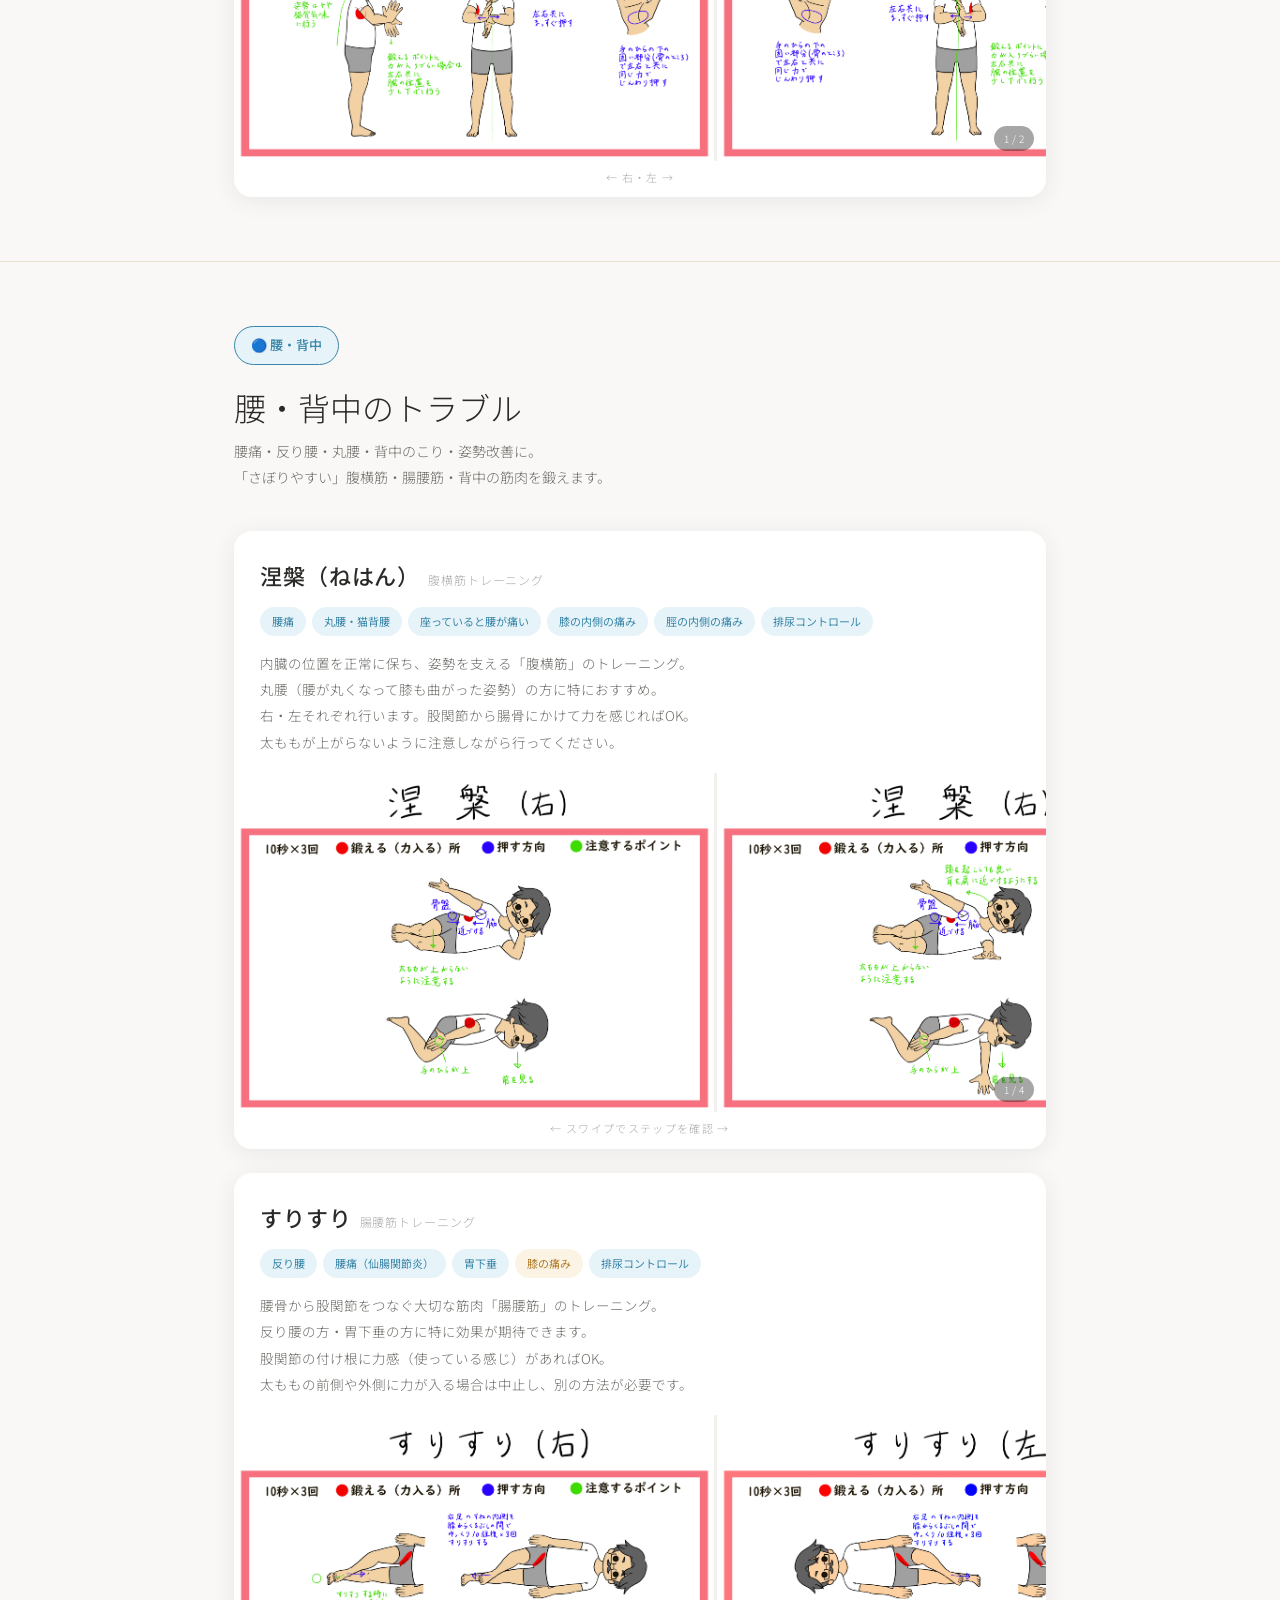
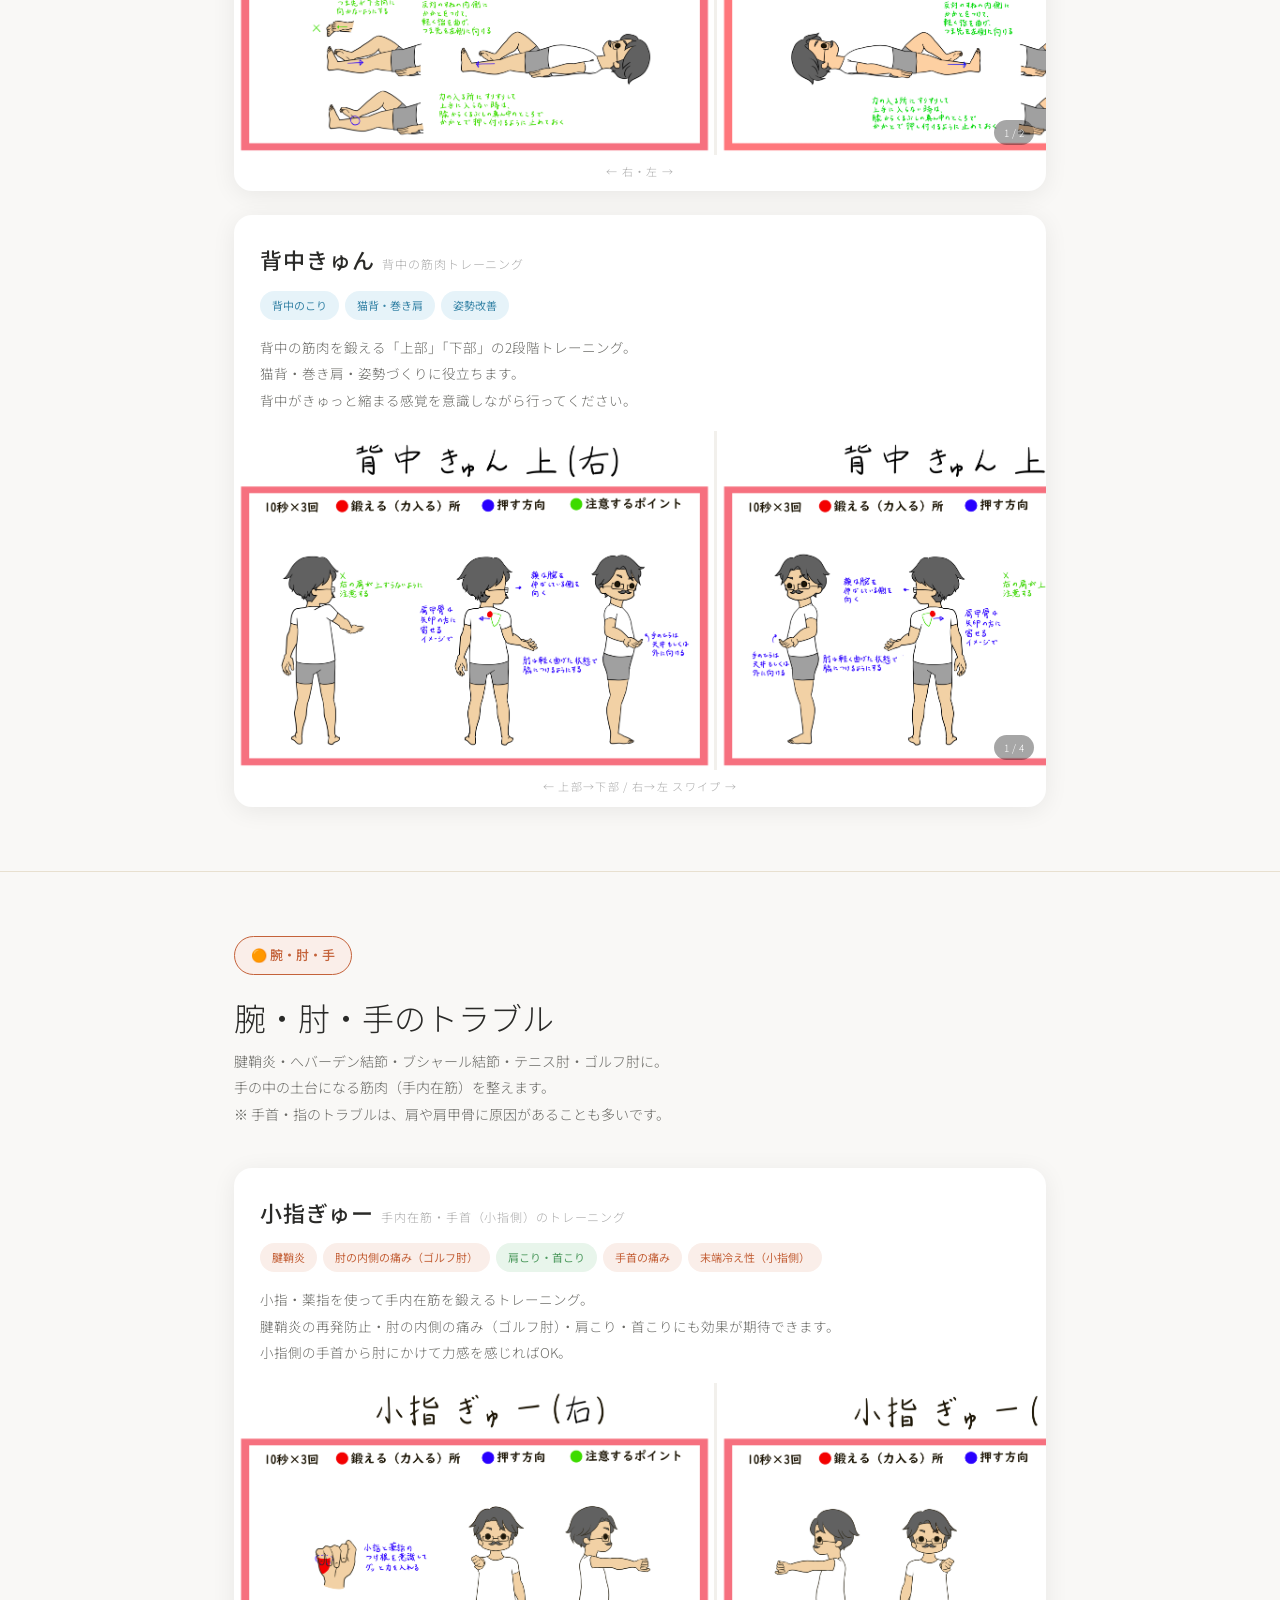
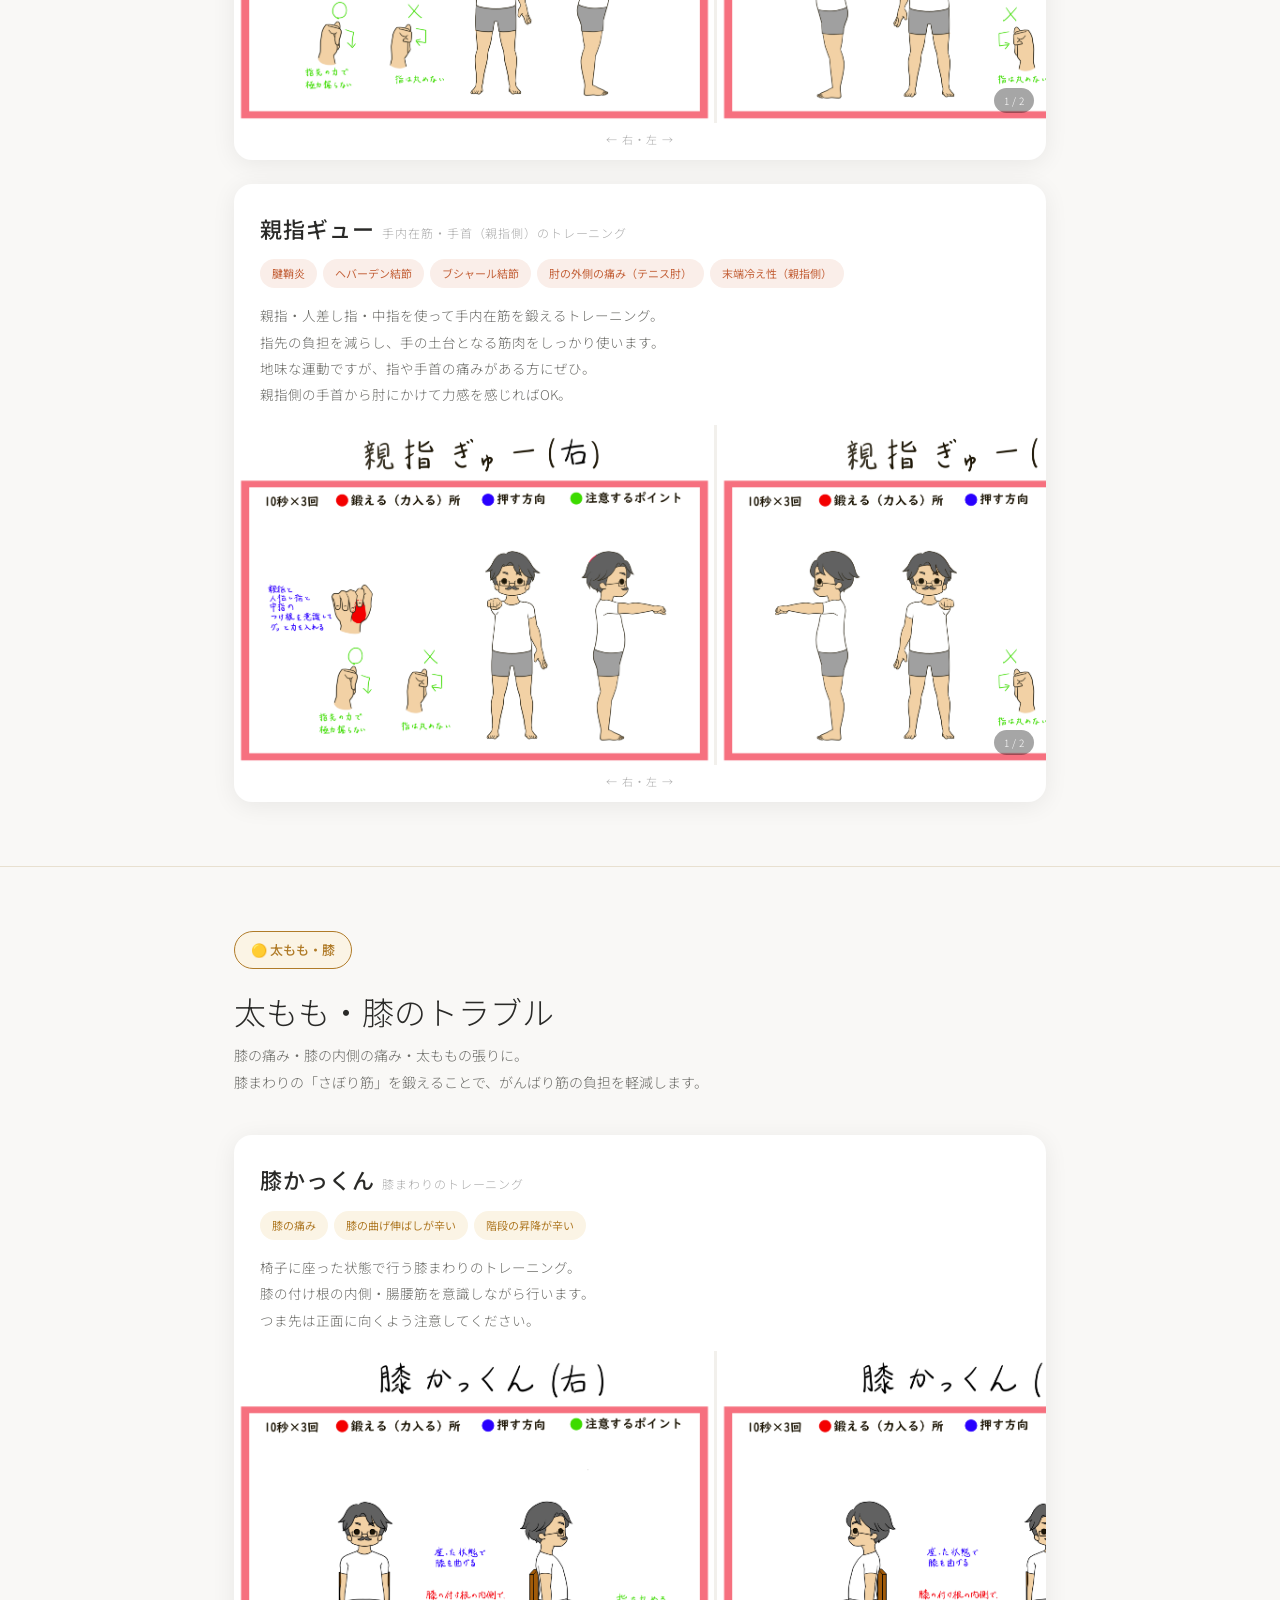
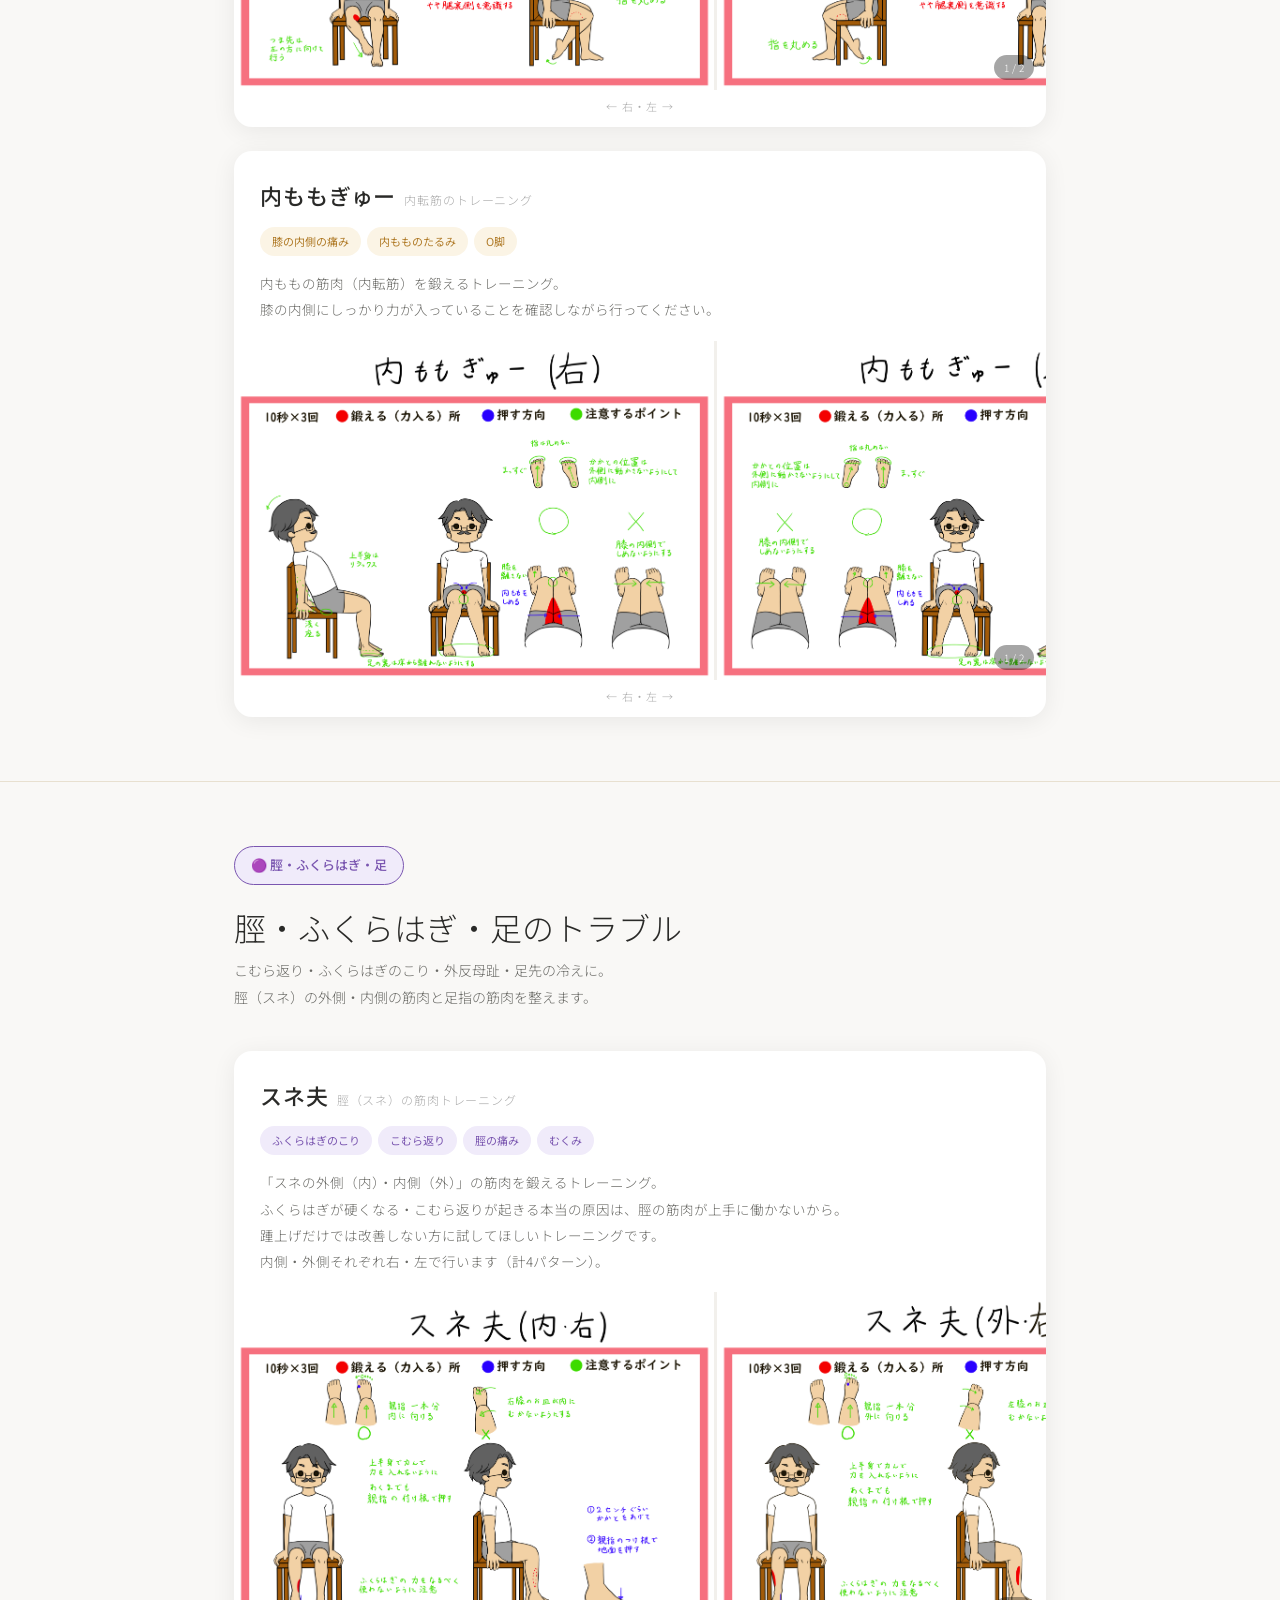
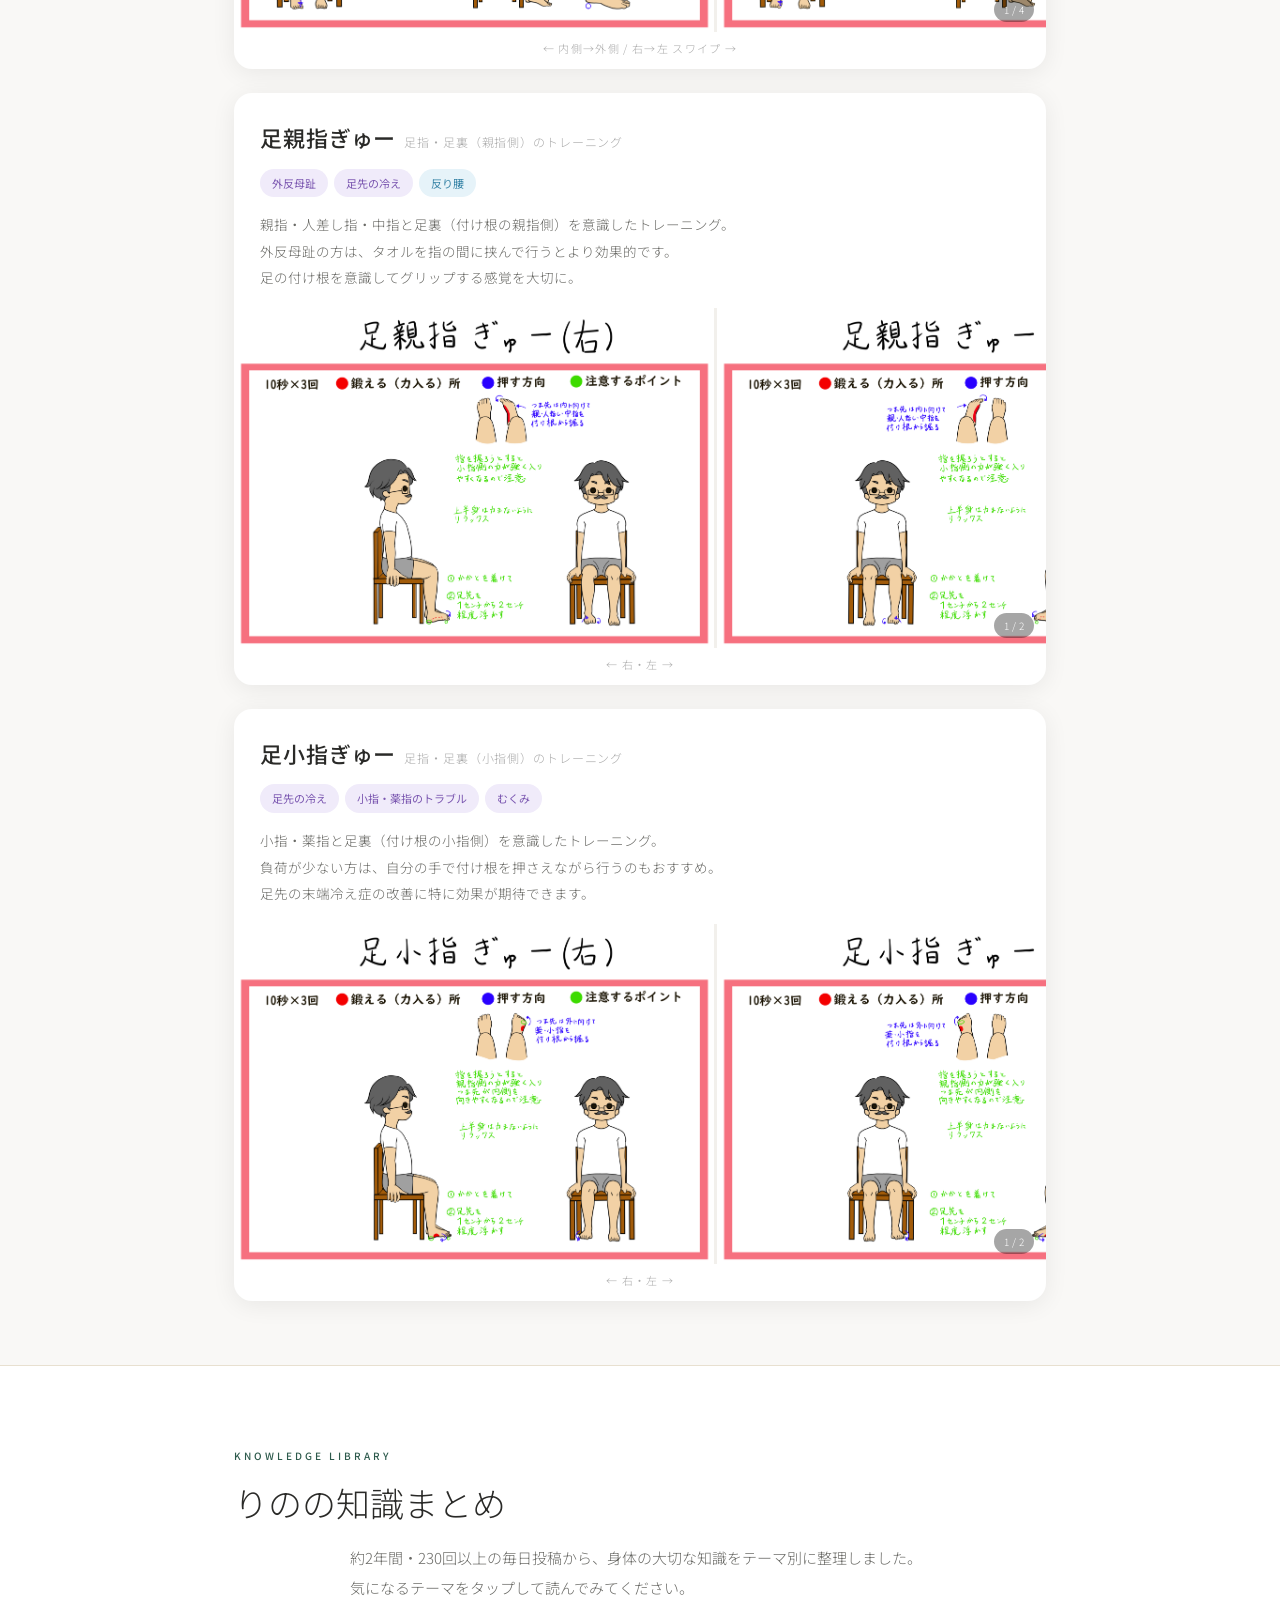
==== commit 824db657: "add intro page and update UX - Add intro.html: 前提条件5項目ページ（株式会社ジブン8枚画像含む） - Add story/ images: jibun-" ====
--- a/index.html
+++ b/index.html
@@ -12,36 +12,25 @@
 </head>
 <body>
 
-<!-- ════ PASSWORD OVERLAY ════ -->
-<div id="pw-overlay">
-  <div class="pw-box">
-    <div class="pw-lock">🔒</div>
-    <div class="pw-logo">りのトレ</div>
-    <p class="pw-sub">このサイトは限定公開です。<br>パスワードを入力してください。</p>
-    <input id="pw-input" class="pw-input" type="password" placeholder="パスワード" autocomplete="current-password">
-    <button class="pw-btn" onclick="checkPw()">入る</button>
-    <p class="pw-err" id="pw-err"></p>
-  </div>
-</div>
-
 <!-- ─── NAVBAR ─── -->
 <nav id="navbar">
   <div class="nav-inner">
     <a href="#" class="nav-logo">
       <img src="profile.jpg" alt="りのさん" class="nav-icon">
-      <span>北海道の整体師・認定作業療法士 <strong>りの</strong></span>
+      <span><strong>りの@北海道の整体師　認定作業療法士</strong></span>
     </a>
     <button class="nav-toggle" id="navToggle" aria-label="メニュー">
       <span></span><span></span><span></span>
     </button>
     <ul class="nav-links" id="navLinks">
       <li><a href="#message">りのの思い</a></li>
+      <li><a href="#shoulder">首・肩</a></li>
       <li><a href="#back">腰・背中</a></li>
-      <li><a href="#shoulder">肩・首</a></li>
-      <li><a href="#hand">手・指・肘</a></li>
-      <li><a href="#knee">膝・太もも</a></li>
+      <li><a href="#hand">腕・肘・手</a></li>
+      <li><a href="#knee">太もも・膝</a></li>
       <li><a href="#foot">脛・足</a></li>
       <li><a href="#knowledge">知識まとめ</a></li>
+      <li><a href="#daily-posts">毎日投稿</a></li>
     </ul>
   </div>
 </nav>
@@ -62,17 +51,16 @@
       身体の知識とオリジナル自主トレ（りのトレ）を、部位・症状ごとに整理しました。
     </p>
     <div class="hero-cats">
+      <a href="#shoulder" class="hero-cat hc-shoulder">🟢 首・肩</a>
       <a href="#back"     class="hero-cat hc-back">🔵 腰・背中</a>
-      <a href="#shoulder" class="hero-cat hc-shoulder">🟢 肩・首</a>
-      <a href="#hand"     class="hero-cat hc-hand">🟠 手・指・肘</a>
-      <a href="#knee"     class="hero-cat hc-knee">🟡 膝・太もも</a>
+      <a href="#hand"     class="hero-cat hc-hand">🟠 腕・肘・手</a>
+      <a href="#knee"     class="hero-cat hc-knee">🟡 太もも・膝</a>
       <a href="#foot"     class="hero-cat hc-foot">🟣 脛・足</a>
     </div>
     <div class="hero-profile">
       <img src="profile.jpg" alt="りのさん" class="hero-profile-img">
       <div class="hero-profile-text">
-        <p class="hero-profile-name">りの</p>
-        <p class="hero-profile-role">認定作業療法士 / 整体師（北海道）</p>
+        <p class="hero-profile-name">りの@北海道の整体師　認定作業療法士</p>
       </div>
     </div>
   </div>
@@ -86,14 +74,6 @@
       <input type="text" id="searchInput" placeholder="例：反り腰、腱鞘炎、膝、五十肩...">
       <button id="searchClear" class="search-clear">✕</button>
     </div>
-    <div class="filter-row">
-      <button class="filter-btn active" data-cat="all">すべて表示</button>
-      <button class="filter-btn" data-cat="back">🔵 腰・背中</button>
-      <button class="filter-btn" data-cat="shoulder">🟢 肩・首</button>
-      <button class="filter-btn" data-cat="hand">🟠 手・指・肘</button>
-      <button class="filter-btn" data-cat="knee">🟡 膝・太もも</button>
-      <button class="filter-btn" data-cat="foot">🟣 脛・足</button>
-    </div>
     <div class="search-result-info" id="searchResultInfo"></div>
   </div>
 </section>
@@ -105,8 +85,7 @@
     <div class="profile-row">
       <img src="profile.jpg" class="profile-avatar" alt="りのさん">
       <div>
-        <p class="profile-name">りの</p>
-        <p class="profile-role">認定作業療法士 / 整体師（北海道）</p>
+        <p class="profile-name">りの@北海道の整体師　認定作業療法士</p>
       </div>
     </div>
     <div class="message-body">
@@ -286,10 +265,10 @@
 <!-- ─── STICKY CATEGORY NAV ─── -->
 <nav class="cat-nav" id="cat-nav">
   <div class="cat-nav-inner">
+    <a href="#shoulder"  class="cat-link" data-id="shoulder">🟢 首・肩</a>
     <a href="#back"      class="cat-link" data-id="back">🔵 腰・背中</a>
-    <a href="#shoulder"  class="cat-link" data-id="shoulder">🟢 肩・首</a>
-    <a href="#hand"      class="cat-link" data-id="hand">🟠 手・指・肘</a>
-    <a href="#knee"      class="cat-link" data-id="knee">🟡 膝・太もも</a>
+    <a href="#hand"      class="cat-link" data-id="hand">🟠 腕・肘・手</a>
+    <a href="#knee"      class="cat-link" data-id="knee">🟡 太もも・膝</a>
     <a href="#foot"      class="cat-link" data-id="foot">🟣 脛・足</a>
     <a href="#knowledge" class="cat-link" data-id="knowledge">📚 知識まとめ</a>
   </div>
@@ -299,114 +278,13 @@
      EXERCISE SECTIONS
 ══════════════════════════════ -->
 
-<!-- ─── 腰・背中 ─── -->
-<section id="back" class="ex-sec" data-section-cat="back">
-  <div class="container">
-    <div class="ex-sec-header">
-      <span class="cat-pill back">🔵 腰・背中</span>
-    </div>
-    <h2 class="ex-sec-title">腰・背中のトラブル</h2>
-    <p class="ex-sec-sub">
-      腰痛・反り腰・丸腰・背中のこり・姿勢改善に。<br>
-      「さぼりやすい」腹横筋・腸腰筋・背中の筋肉を鍛えます。
-    </p>
-
-    <div class="ex-cards">
-
-      <div class="ex-card" data-cat="back" data-search="涅槃 ねはん 腹横筋 腰痛 丸腰 猫背腰 座っていると腰が痛い 膝の内側 脛の内側 排尿コントロール">
-        <div class="ex-card-body">
-          <p class="ex-name">涅槃（ねはん）<span class="ex-name-sub">腹横筋トレーニング</span></p>
-          <div class="ex-tags">
-            <span class="ex-tag back">腰痛</span>
-            <span class="ex-tag back">丸腰・猫背腰</span>
-            <span class="ex-tag back">座っていると腰が痛い</span>
-            <span class="ex-tag back">膝の内側の痛み</span>
-            <span class="ex-tag back">脛の内側の痛み</span>
-            <span class="ex-tag back">排尿コントロール</span>
-          </div>
-          <p class="ex-desc">
-            内臓の位置を正常に保ち、姿勢を支える「腹横筋」のトレーニング。<br>
-            丸腰（腰が丸くなって膝も曲がった姿勢）の方に特におすすめ。<br>
-            右・左それぞれ行います。股関節から腸骨にかけて力を感じればOK。<br>
-            太ももが上がらないように注意しながら行ってください。
-          </p>
-        </div>
-        <div class="img-slider">
-          <div class="img-track" id="slider-nehan">
-            <img src="upper/nehan-r-a.png" alt="涅槃 右 ステップA">
-            <img src="upper/nehan-r-b.png" alt="涅槃 右 ステップB">
-            <img src="upper/nehan-l-a.png" alt="涅槃 左 ステップA">
-            <img src="upper/nehan-l-b.png" alt="涅槃 左 ステップB">
-          </div>
-          <span class="img-count">4枚</span>
-        </div>
-        <p class="swipe-hint">← スワイプでステップを確認 →</p>
-      </div>
-
-      <div class="ex-card" data-cat="back" data-search="すりすり 腸腰筋 反り腰 腰痛 仙腸関節炎 胃下垂 膝の痛み 排尿">
-        <div class="ex-card-body">
-          <p class="ex-name">すりすり<span class="ex-name-sub">腸腰筋トレーニング</span></p>
-          <div class="ex-tags">
-            <span class="ex-tag back">反り腰</span>
-            <span class="ex-tag back">腰痛（仙腸関節炎）</span>
-            <span class="ex-tag back">胃下垂</span>
-            <span class="ex-tag knee">膝の痛み</span>
-            <span class="ex-tag back">排尿コントロール</span>
-          </div>
-          <p class="ex-desc">
-            腰骨から股関節をつなぐ大切な筋肉「腸腰筋」のトレーニング。<br>
-            反り腰の方・胃下垂の方に特に効果が期待できます。<br>
-            股関節の付け根に力感（使っている感じ）があればOK。<br>
-            太ももの前側や外側に力が入る場合は中止し、別の方法が必要です。
-          </p>
-        </div>
-        <div class="img-slider">
-          <div class="img-track" id="slider-surisuri">
-            <img src="lower/surisuri-r.png" alt="すりすり 右">
-            <img src="lower/surisuri-l.png" alt="すりすり 左">
-          </div>
-          <span class="img-count">2枚</span>
-        </div>
-        <p class="swipe-hint">← 右・左 →</p>
-      </div>
-
-      <div class="ex-card" data-cat="back" data-search="背中きゅん 背中 筋肉 背中のこり 猫背 巻き肩 姿勢改善">
-        <div class="ex-card-body">
-          <p class="ex-name">背中きゅん<span class="ex-name-sub">背中の筋肉トレーニング</span></p>
-          <div class="ex-tags">
-            <span class="ex-tag back">背中のこり</span>
-            <span class="ex-tag back">猫背・巻き肩</span>
-            <span class="ex-tag back">姿勢改善</span>
-          </div>
-          <p class="ex-desc">
-            背中の筋肉を鍛える「上部」「下部」の2段階トレーニング。<br>
-            猫背・巻き肩・姿勢づくりに役立ちます。<br>
-            背中がきゅっと縮まる感覚を意識しながら行ってください。
-          </p>
-        </div>
-        <div class="img-slider">
-          <div class="img-track" id="slider-senakakyun">
-            <img src="upper/senakakyun-top-r.png" alt="背中きゅん 上 右">
-            <img src="upper/senakakyun-top-l.png" alt="背中きゅん 上 左">
-            <img src="upper/senakakyun-bot-r.png" alt="背中きゅん 下 右">
-            <img src="upper/senakakyun-bot-l.png" alt="背中きゅん 下 左">
-          </div>
-          <span class="img-count">4枚</span>
-        </div>
-        <p class="swipe-hint">← 上部→下部 / 右→左 スワイプ →</p>
-      </div>
-
-    </div>
-  </div>
-</section>
-
-<!-- ─── 肩・首 ─── -->
+<!-- ─── 首・肩 ─── -->
 <section id="shoulder" class="ex-sec" data-section-cat="shoulder">
   <div class="container">
     <div class="ex-sec-header">
-      <span class="cat-pill shoulder">🟢 肩・首</span>
-    </div>
-    <h2 class="ex-sec-title">肩・首のトラブル</h2>
+      <span class="cat-pill shoulder">🟢 首・肩</span>
+    </div>
+    <h2 class="ex-sec-title">首・肩のトラブル</h2>
     <p class="ex-sec-sub">
       肩こり・五十肩・首こり・巻き肩に。<br>
       肩甲骨周りのインナーマッスルを整えます。
@@ -543,13 +421,114 @@
   </div>
 </section>
 
-<!-- ─── 手・指・肘 ─── -->
+<!-- ─── 腰・背中 ─── -->
+<section id="back" class="ex-sec" data-section-cat="back">
+  <div class="container">
+    <div class="ex-sec-header">
+      <span class="cat-pill back">🔵 腰・背中</span>
+    </div>
+    <h2 class="ex-sec-title">腰・背中のトラブル</h2>
+    <p class="ex-sec-sub">
+      腰痛・反り腰・丸腰・背中のこり・姿勢改善に。<br>
+      「さぼりやすい」腹横筋・腸腰筋・背中の筋肉を鍛えます。
+    </p>
+
+    <div class="ex-cards">
+
+      <div class="ex-card" data-cat="back" data-search="涅槃 ねはん 腹横筋 腰痛 丸腰 猫背腰 座っていると腰が痛い 膝の内側 脛の内側 排尿コントロール">
+        <div class="ex-card-body">
+          <p class="ex-name">涅槃（ねはん）<span class="ex-name-sub">腹横筋トレーニング</span></p>
+          <div class="ex-tags">
+            <span class="ex-tag back">腰痛</span>
+            <span class="ex-tag back">丸腰・猫背腰</span>
+            <span class="ex-tag back">座っていると腰が痛い</span>
+            <span class="ex-tag back">膝の内側の痛み</span>
+            <span class="ex-tag back">脛の内側の痛み</span>
+            <span class="ex-tag back">排尿コントロール</span>
+          </div>
+          <p class="ex-desc">
+            内臓の位置を正常に保ち、姿勢を支える「腹横筋」のトレーニング。<br>
+            丸腰（腰が丸くなって膝も曲がった姿勢）の方に特におすすめ。<br>
+            右・左それぞれ行います。股関節から腸骨にかけて力を感じればOK。<br>
+            太ももが上がらないように注意しながら行ってください。
+          </p>
+        </div>
+        <div class="img-slider">
+          <div class="img-track" id="slider-nehan">
+            <img src="upper/nehan-r-a.png" alt="涅槃 右 ステップA">
+            <img src="upper/nehan-r-b.png" alt="涅槃 右 ステップB">
+            <img src="upper/nehan-l-a.png" alt="涅槃 左 ステップA">
+            <img src="upper/nehan-l-b.png" alt="涅槃 左 ステップB">
+          </div>
+          <span class="img-count">4枚</span>
+        </div>
+        <p class="swipe-hint">← スワイプでステップを確認 →</p>
+      </div>
+
+      <div class="ex-card" data-cat="back" data-search="すりすり 腸腰筋 反り腰 腰痛 仙腸関節炎 胃下垂 膝の痛み 排尿">
+        <div class="ex-card-body">
+          <p class="ex-name">すりすり<span class="ex-name-sub">腸腰筋トレーニング</span></p>
+          <div class="ex-tags">
+            <span class="ex-tag back">反り腰</span>
+            <span class="ex-tag back">腰痛（仙腸関節炎）</span>
+            <span class="ex-tag back">胃下垂</span>
+            <span class="ex-tag knee">膝の痛み</span>
+            <span class="ex-tag back">排尿コントロール</span>
+          </div>
+          <p class="ex-desc">
+            腰骨から股関節をつなぐ大切な筋肉「腸腰筋」のトレーニング。<br>
+            反り腰の方・胃下垂の方に特に効果が期待できます。<br>
+            股関節の付け根に力感（使っている感じ）があればOK。<br>
+            太ももの前側や外側に力が入る場合は中止し、別の方法が必要です。
+          </p>
+        </div>
+        <div class="img-slider">
+          <div class="img-track" id="slider-surisuri">
+            <img src="lower/surisuri-r.png" alt="すりすり 右">
+            <img src="lower/surisuri-l.png" alt="すりすり 左">
+          </div>
+          <span class="img-count">2枚</span>
+        </div>
+        <p class="swipe-hint">← 右・左 →</p>
+      </div>
+
+      <div class="ex-card" data-cat="back" data-search="背中きゅん 背中 筋肉 背中のこり 猫背 巻き肩 姿勢改善">
+        <div class="ex-card-body">
+          <p class="ex-name">背中きゅん<span class="ex-name-sub">背中の筋肉トレーニング</span></p>
+          <div class="ex-tags">
+            <span class="ex-tag back">背中のこり</span>
+            <span class="ex-tag back">猫背・巻き肩</span>
+            <span class="ex-tag back">姿勢改善</span>
+          </div>
+          <p class="ex-desc">
+            背中の筋肉を鍛える「上部」「下部」の2段階トレーニング。<br>
+            猫背・巻き肩・姿勢づくりに役立ちます。<br>
+            背中がきゅっと縮まる感覚を意識しながら行ってください。
+          </p>
+        </div>
+        <div class="img-slider">
+          <div class="img-track" id="slider-senakakyun">
+            <img src="upper/senakakyun-top-r.png" alt="背中きゅん 上 右">
+            <img src="upper/senakakyun-top-l.png" alt="背中きゅん 上 左">
+            <img src="upper/senakakyun-bot-r.png" alt="背中きゅん 下 右">
+            <img src="upper/senakakyun-bot-l.png" alt="背中きゅん 下 左">
+          </div>
+          <span class="img-count">4枚</span>
+        </div>
+        <p class="swipe-hint">← 上部→下部 / 右→左 スワイプ →</p>
+      </div>
+
+    </div>
+  </div>
+</section>
+
+<!-- ─── 腕・肘・手 ─── -->
 <section id="hand" class="ex-sec" data-section-cat="hand">
   <div class="container">
     <div class="ex-sec-header">
-      <span class="cat-pill hand">🟠 手・指・肘</span>
-    </div>
-    <h2 class="ex-sec-title">手・指・肘のトラブル</h2>
+      <span class="cat-pill hand">🟠 腕・肘・手</span>
+    </div>
+    <h2 class="ex-sec-title">腕・肘・手のトラブル</h2>
     <p class="ex-sec-sub">
       腱鞘炎・へバーデン結節・ブシャール結節・テニス肘・ゴルフ肘に。<br>
       手の中の土台になる筋肉（手内在筋）を整えます。<br>
@@ -615,13 +594,13 @@
   </div>
 </section>
 
-<!-- ─── 膝・太もも ─── -->
+<!-- ─── 太もも・膝 ─── -->
 <section id="knee" class="ex-sec" data-section-cat="knee">
   <div class="container">
     <div class="ex-sec-header">
-      <span class="cat-pill knee">🟡 膝・太もも</span>
-    </div>
-    <h2 class="ex-sec-title">膝・太もものトラブル</h2>
+      <span class="cat-pill knee">🟡 太もも・膝</span>
+    </div>
+    <h2 class="ex-sec-title">太もも・膝のトラブル</h2>
     <p class="ex-sec-sub">
       膝の痛み・膝の内側の痛み・太ももの張りに。<br>
       膝まわりの「さぼり筋」を鍛えることで、がんばり筋の負担を軽減します。
@@ -785,308 +764,401 @@
     </p>
     <span class="k-count-badge">📚 全230回の投稿から厳選</span>
 
+    <div class="k-cat-nav">
+      <div class="k-cat-card" data-kcat="basics" style="--kcat-c: var(--primary); --kcat-bg: var(--primary-lt);">
+        <button class="k-cat-card-btn" type="button">
+          <span class="k-cat-card-icon">🌟</span>
+          <span class="k-cat-card-label">基礎・全般</span>
+          <span class="k-cat-card-count">8件</span>
+        </button>
+        <ul class="k-cat-submenu">
+          <li><a href="#k-pain">痛みのしくみ（基礎知識）</a></li>
+          <li><a href="#k-stretch">ストレッチの正しい知識</a></li>
+          <li><a href="#k-clinic">整体院・整骨院の正しい選び方</a></li>
+          <li><a href="#k-image">運動イメージの効果</a></li>
+          <li><a href="#k-flexibility">関節の柔らかさと筋力の関係</a></li>
+          <li><a href="#k-massage">強いマッサージは必要か？</a></li>
+          <li><a href="#k-habit">自主トレを続けるための習慣化</a></li>
+          <li><a href="#k-weather">天候・気圧と痛みの関係</a></li>
+        </ul>
+      </div>
+      <div class="k-cat-card" data-kcat="shoulder" style="--kcat-c: var(--shoulder-c); --kcat-bg: var(--shoulder-lt);">
+        <button class="k-cat-card-btn" type="button">
+          <span class="k-cat-card-icon">🟢</span>
+          <span class="k-cat-card-label">首・肩</span>
+          <span class="k-cat-card-count">2件</span>
+        </button>
+        <ul class="k-cat-submenu">
+          <li><a href="#k-frozen-shoulder">五十肩・肩の拘縮</a></li>
+          <li><a href="#k-stoop">猫背・いかり肩</a></li>
+        </ul>
+      </div>
+      <div class="k-cat-card" data-kcat="back" style="--kcat-c: var(--back-c); --kcat-bg: var(--back-lt);">
+        <button class="k-cat-card-btn" type="button">
+          <span class="k-cat-card-icon">🔵</span>
+          <span class="k-cat-card-label">腰・背中</span>
+          <span class="k-cat-card-count">1件</span>
+        </button>
+        <ul class="k-cat-submenu">
+          <li><a href="#k-back-pain">腰痛・丸腰・反り腰・ぎっくり腰</a></li>
+        </ul>
+      </div>
+      <div class="k-cat-card" data-kcat="hand" style="--kcat-c: var(--hand-c); --kcat-bg: var(--hand-lt);">
+        <button class="k-cat-card-btn" type="button">
+          <span class="k-cat-card-icon">🟠</span>
+          <span class="k-cat-card-label">腕・肘・手</span>
+          <span class="k-cat-card-count">3件</span>
+        </button>
+        <ul class="k-cat-submenu">
+          <li><a href="#k-tendinitis">腱鞘炎・手首・指のトラブル</a></li>
+          <li><a href="#k-elbow">テニス肘・ゴルフ肘・野球肘</a></li>
+          <li><a href="#k-bottle">握力があるのにペットボトルが開けられない問題</a></li>
+        </ul>
+      </div>
+      <div class="k-cat-card" data-kcat="knee" style="--kcat-c: var(--knee-c); --kcat-bg: var(--knee-lt);">
+        <button class="k-cat-card-btn" type="button">
+          <span class="k-cat-card-icon">🟡</span>
+          <span class="k-cat-card-label">太もも・膝</span>
+          <span class="k-cat-card-count">1件</span>
+        </button>
+        <ul class="k-cat-submenu">
+          <li><a href="#k-knee">膝のトラブル・膝の裏の痛み</a></li>
+        </ul>
+      </div>
+      <div class="k-cat-card" data-kcat="foot" style="--kcat-c: var(--foot-c); --kcat-bg: var(--foot-lt);">
+        <button class="k-cat-card-btn" type="button">
+          <span class="k-cat-card-icon">🟣</span>
+          <span class="k-cat-card-label">脛・足</span>
+          <span class="k-cat-card-count">3件</span>
+        </button>
+        <ul class="k-cat-submenu">
+          <li><a href="#k-calf">ふくらはぎ・こむら返り・踵上げ</a></li>
+          <li><a href="#k-cold-feet">足先の冷え・外反母趾</a></li>
+          <li><a href="#k-achilles">アキレス腱のトラブル</a></li>
+        </ul>
+      </div>
+    </div>
+
     <div class="k-accordion">
-
-      <details class="k-item">
-        <summary>
-          <span class="k-icon">🔬</span>
-          <span class="k-label">痛みのしくみ（基礎知識）</span>
-          <span class="k-no">1〜10回目</span>
-        </summary>
-        <div class="k-body">
-          <ul class="k-points">
-            <li class="k-point"><strong>痛みを感じる組織：</strong>骨・皮膚・筋肉・靭帯・腱は痛みを感じる。関節軟骨と神経そのものは痛みを感じない。神経の周囲の組織が痛みを感じる。</li>
-            <li class="k-point"><strong>ヘルニアがあっても痛くない理由：</strong>痛みの原因が必ずしもヘルニアに限らない。筋肉のトラブル（さぼり筋・がんばり筋）が主因であれば、ヘルニアがあっても痛みは出ない。</li>
-            <li class="k-point"><strong>さぼり筋：</strong>本来働くべきなのに力が入らなくなった筋肉。人によって「どこがさぼり筋か」は違う。ここを鍛えることが根本改善の鍵。</li>
-            <li class="k-point"><strong>がんばり筋：</strong>さぼり筋の代わりに頑張りすぎて硬くなり、痛みや痺れを引き起こす。ストレッチ・マッサージは一時的な効果にとどまる。</li>
-            <li class="k-point"><strong>個人に合った運動が必要：</strong>「どんな人にも効く運動はない」（日本整形外科学会ガイドライン）。身体の使い方・生活・仕事・年齢などで、さぼり筋は全員違う。</li>
-          </ul>
-          <div class="k-quote">「痛みの原因は必ずしも、痛みのある部位とは限りません。右手首の腱鞘炎が、左肩のトラブルに起因することも大いにあります。」</div>
-          <span class="k-posts-tag">関連投稿：1〜10回目</span>
-        </div>
-      </details>
-
-      <details class="k-item">
-        <summary>
-          <span class="k-icon">🔵</span>
-          <span class="k-label">腰痛・丸腰・反り腰・ぎっくり腰</span>
-          <span class="k-no">10〜14・125〜141回目</span>
-        </summary>
-        <div class="k-body">
-          <ul class="k-points">
-            <li class="k-point"><strong>共通してがんばり筋になりやすい筋肉：</strong>「腰方形筋」。緊急時は仰向けでテニスボールを当てて動かすとほぐれる（根本解決にはならない）。</li>
-            <li class="k-point"><strong>丸腰（受け腰）の人：</strong>腸腰筋が強くてよく働いている。腹横筋・内側ハムストリングが弱い。お尻が硬くなりやすい。</li>
-            <li class="k-point"><strong>反り腰の人：</strong>腸腰筋・内側ハムストリング・後脛骨筋・足内在筋が弱い。多裂筋・大腿直筋が過剰に働く。</li>
-            <li class="k-point"><strong>仙腸関節炎：</strong>腰よりやや低い場所が痛む。転倒・出産・長時間の不良姿勢が原因になることも。腸腰筋のトレーニングが効果的。</li>
-            <li class="k-point"><strong>ぎっくり腰：</strong>急性腰痛症。「また起こす人」は原因（さぼり筋）が解決されていないから。天気が悪い日に腰が痛くなるのは気圧変化が神経に影響するため。</li>
-          </ul>
-          <span class="k-posts-tag">関連投稿：10〜14・125〜135・138〜141回目</span>
-        </div>
-      </details>
-
-      <details class="k-item">
-        <summary>
-          <span class="k-icon">🟠</span>
-          <span class="k-label">腱鞘炎・手首・指のトラブル</span>
-          <span class="k-no">15〜26回目</span>
-        </summary>
-        <div class="k-body">
-          <ul class="k-points">
-            <li class="k-point"><strong>腱鞘炎とは：</strong>「使いすぎて熱を持っている状態（炎症）」。安静・冷却・痛み止めで楽になるが、さぼり筋を鍛えないと再発する。</li>
-            <li class="k-point"><strong>腱鞘炎の本当の原因：</strong>手首のトラブルが、実は肩甲骨まわりの筋力低下から来ることも多い。右手首の腱鞘炎が左肩のトラブルだったケースも。</li>
-            <li class="k-point"><strong>ヘバーデン結節：</strong>指の第一関節の変形。女性がなりやすい（ホルモンの影響・指の使いすぎ・遺伝）。気づかないうちに変形が進むことがある。</li>
-            <li class="k-point"><strong>ブシャール結節：</strong>指の第二関節の変形。関節リウマチと間違えやすい。足の指と手の指は密接に関係している。</li>
-            <li class="k-point"><strong>改善の鍵：</strong>手の土台となる「手内在筋」を鍛えること。指先の負担を減らし、手の中心から力を使えるようにする。</li>
-          </ul>
-          <span class="k-posts-tag">関連投稿：15〜26回目・188〜190回目</span>
-        </div>
-      </details>
-
-      <details class="k-item">
-        <summary>
-          <span class="k-icon">🟠</span>
-          <span class="k-label">テニス肘・ゴルフ肘・野球肘</span>
-          <span class="k-no">27〜34回目</span>
-        </summary>
-        <div class="k-body">
-          <ul class="k-points">
-            <li class="k-point"><strong>肘の痛みの部位：</strong>テニス肘→外側、ゴルフ肘→内側、野球肘→内側・外側どちらもあり（変化球の種類による）。</li>
-            <li class="k-point"><strong>本当の原因は手首：</strong>「肘の痛み」なのに、主な原因は手首にある。肘の外側→親指側の手首トレーニング、内側→小指側の手首トレーニングが必要。</li>
-            <li class="k-point"><strong>肘頭（とんがり）の痛み：</strong>手首より肩関節のトレーニングが重要になる。</li>
-          </ul>
-          <span class="k-posts-tag">関連投稿：27〜34回目</span>
-        </div>
-      </details>
-
-      <details class="k-item">
-        <summary>
-          <span class="k-icon">🟢</span>
-          <span class="k-label">五十肩・肩の拘縮</span>
-          <span class="k-no">35〜40・177〜181回目</span>
-        </summary>
-        <div class="k-body">
-          <ul class="k-points">
-            <li class="k-point"><strong>五十肩とは：</strong>肩関節周囲炎。靭帯・腱板・関節の袋が炎症・線維化を起こす。40〜60代に多い。「治った」と思っても再発することがある。</li>
-            <li class="k-point"><strong>なぜ痛みが出るか：</strong>肩関節のインナーマッスルが上手に働かず、骨がスムーズに動かないため。腕を上げるときに「ガッ」とぶつかるように痛む。</li>
-            <li class="k-point"><strong>拘縮：</strong>関節が固まってしまった状態。役割をもつ靭帯が炎症・肥厚することで起こる。</li>
-            <li class="k-point"><strong>大切なインナーマッスル：</strong>肩甲下筋（回旋筋腱板の一つ）と上腕三頭筋。</li>
-          </ul>
-          <span class="k-posts-tag">関連投稿：35〜40・177〜181回目</span>
-        </div>
-      </details>
-
-      <details class="k-item">
-        <summary>
-          <span class="k-icon">🟢</span>
-          <span class="k-label">猫背・いかり肩</span>
-          <span class="k-no">215〜230回目</span>
-        </summary>
-        <div class="k-body">
-          <ul class="k-points">
-            <li class="k-point"><strong>猫背の人がんばり筋：</strong>斜角筋（首〜肩）・小胸筋・大胸筋・腕の力こぶ（上腕二頭筋）・腕橈骨筋が硬くなりやすい。</li>
-            <li class="k-point"><strong>歩き方との関係：</strong>猫背の人は腕の振り方が崩れ、肩から先の動きが小さくなる。</li>
-            <li class="k-point"><strong>チェック方法：</strong>肩関節の動きを確認する（腕を前・横・後ろに上げて可動域を確認）。</li>
-            <li class="k-point"><strong>良い姿勢を意識する必要はある？：</strong>無理に「良い姿勢」を意識し続けるより、さぼり筋を鍛えて自然にキープできる身体を作る方が大切。</li>
-          </ul>
-          <span class="k-posts-tag">関連投稿：215〜230回目</span>
-        </div>
-      </details>
-
-      <details class="k-item">
-        <summary>
-          <span class="k-icon">🟡</span>
-          <span class="k-label">膝のトラブル・膝の裏の痛み</span>
-          <span class="k-no">147〜149・213〜214回目</span>
-        </summary>
-        <div class="k-body">
-          <ul class="k-points">
-            <li class="k-point"><strong>膝が痛い人の共通点：</strong>「がんばり筋をより鍛えたことで悪化」するケースが多い。正しいさぼり筋を見極めてトレーニングすることが大切。</li>
-            <li class="k-point"><strong>膝の裏の痛み：</strong>立ち上がりの際に膝の裏が痛む場合、スネ夫（内側）と膝かっくんのトレーニングが効果的なことが多い。</li>
-            <li class="k-point"><strong>水泳選手のケース：</strong>平泳ぎで膝の内側・裏が痛む70代の方→「がんばり筋だけを鍛えていた」ことが原因。さぼり筋を鍛えることで改善。</li>
-          </ul>
-          <span class="k-posts-tag">関連投稿：147〜149・213〜214回目</span>
-        </div>
-      </details>
-
-      <details class="k-item">
-        <summary>
-          <span class="k-icon">🟣</span>
-          <span class="k-label">ふくらはぎ・こむら返り・踵上げ</span>
-          <span class="k-no">67〜76回目</span>
-        </summary>
-        <div class="k-body">
-          <ul class="k-points">
-            <li class="k-point"><strong>踵上げの注意点：</strong>ふくらはぎが硬い人・日頃から攣る人が踵上げをすると、さらに疲労が溜まり悪化することがある。</li>
-            <li class="k-point"><strong>なぜ攣るか（4つの原因）：</strong>①水分・電解質のバランス崩れ、②神経と筋肉の信号のズレ、③筋疲労、④血流不足（冷え・むくみ・靴下の締め付け）。</li>
-            <li class="k-point"><strong>本当の原因：</strong>ふくらはぎが硬くなる根本は「脛（スネ）の外側・内側の筋肉が上手に働かない」ため。この筋肉を鍛えることが改善の鍵。</li>
-            <li class="k-point"><strong>静脈瘤について：</strong>静脈の弁が壊れて血液が逆流する病気。長時間立ち仕事・妊娠・出産が原因になることも。症状がある場合は医療機関へ。</li>
-          </ul>
-          <span class="k-posts-tag">関連投稿：67〜77回目</span>
-        </div>
-      </details>
-
-      <details class="k-item">
-        <summary>
-          <span class="k-icon">🟣</span>
-          <span class="k-label">足先の冷え・外反母趾</span>
-          <span class="k-no">89〜94・104〜107回目</span>
-        </summary>
-        <div class="k-body">
-          <ul class="k-points">
-            <li class="k-point"><strong>足先の冷えの原因：</strong>①血管収縮で血流悪化、②筋肉量不足で熱が生まれにくい（ふくらはぎ・太ももが弱い）。</li>
-            <li class="k-point"><strong>反り腰と外反母趾の関係：</strong>反り腰の方は外反母趾になりやすい（経験上ほぼ100%）。直接の因果関係の論文は少ないが、運動学的に関係性がある。</li>
-            <li class="k-point"><strong>隠れ外反母趾チェック：</strong>足の指をグーにした時に親指が曲がりにくい→可能性あり。足裏の筋肉（足内在筋）の強化が大切。</li>
-            <li class="k-point"><strong>タオルを活用：</strong>外反母趾の方は親指と人差し指の間にタオルを挟んでトレーニングすると効果的。</li>
-          </ul>
-          <span class="k-posts-tag">関連投稿：89〜94・104〜107回目</span>
-        </div>
-      </details>
-
-      <details class="k-item">
-        <summary>
-          <span class="k-icon">🟣</span>
-          <span class="k-label">アキレス腱のトラブル</span>
-          <span class="k-no">160〜164回目</span>
-        </summary>
-        <div class="k-body">
-          <ul class="k-points">
-            <li class="k-point"><strong>アキレス腱の痛みの確認：</strong>アキレス腱を指でつまんで痛む・手のひらで触れるだけで痛む場合は要注意。</li>
-            <li class="k-point"><strong>ケアの順番：</strong>まずストレッチやケアで状態を整えてから、さぼり筋のトレーニングへ。順番が大切。</li>
-            <li class="k-point"><strong>改善・予防の自主トレ：</strong>足裏・脛の筋肉（足内在筋・スネの筋肉）を鍛えることが根本改善につながる。</li>
-          </ul>
-          <span class="k-posts-tag">関連投稿：160〜164回目</span>
-        </div>
-      </details>
-
-      <details class="k-item">
-        <summary>
-          <span class="k-icon">💆</span>
-          <span class="k-label">ストレッチの正しい知識</span>
-          <span class="k-no">52〜57回目</span>
-        </summary>
-        <div class="k-body">
-          <ul class="k-points">
-            <li class="k-point"><strong>静的ストレッチ（ゆっくり伸ばす）：</strong>運動前に行うと筋力が約5%低下し、パフォーマンスが落ちる。運動後に行うのがベスト（10秒以上・痛気持ち程度）。</li>
-            <li class="k-point"><strong>動的ストレッチ（ラジオ体操など）：</strong>運動前に行うと効果的。心拍数・血流量を上げ、身体を温める。</li>
-            <li class="k-point"><strong>伸ばしすぎの危険：</strong>筋肉の「ばね（サルコメア）」が伸びすぎると力が出にくくなる。筋繊維・膜が傷つくことも。</li>
-            <li class="k-point"><strong>ストレッチ否定派ではない：</strong>さぼり筋トレーニングと組み合わせることで最大の効果が出る。順番と目的が大切。</li>
-          </ul>
-          <span class="k-posts-tag">関連投稿：52〜57回目</span>
-        </div>
-      </details>
-
-      <details class="k-item">
-        <summary>
-          <span class="k-icon">🏥</span>
-          <span class="k-label">整体院・整骨院の正しい選び方</span>
-          <span class="k-no">60〜66・78〜83回目</span>
-        </summary>
-        <div class="k-body">
-          <ul class="k-points">
-            <li class="k-point"><strong>整体院と整骨院の違い：</strong>整骨院は柔道整復師（国家資格）が開業。急性のケガ（捻挫・打撲）が保険適用。慢性的な腰痛・肩こりは保険外。整体院は民間資格または無資格でも可。</li>
-            <li class="k-point"><strong>良い整体院の見分け方：</strong>①施術前後で評価をしてくれる ②自主トレを教えてくれる ③丁寧に初回問診をしてくれる ④自己研鑽をしている ⑤6,000円以上が目安。</li>
-            <li class="k-point"><strong>もみほぐしとの違い：</strong>もみほぐし・リラクゼーションは「リラックス目的」。身体の不調改善が目的なら、しっかり評価をしてくれる整体院へ。</li>
-            <li class="k-point"><strong>昔の怪我が影響する：</strong>若い頃の骨折・捻挫が、長年にわたって身体のバランスに影響することがある。初回問診でしっかり話せる場所を選ぼう。</li>
-          </ul>
-          <span class="k-posts-tag">関連投稿：60〜66・78〜83回目</span>
-        </div>
-      </details>
-
-      <details class="k-item">
-        <summary>
-          <span class="k-icon">🧠</span>
-          <span class="k-label">運動イメージの効果</span>
-          <span class="k-no">45〜48回目</span>
-        </summary>
-        <div class="k-body">
-          <ul class="k-points">
-            <li class="k-point"><strong>イメージするだけで筋力が上がる：</strong>2014年の研究：4週間ギプス固定しても、運動イメージ訓練をすると筋力低下が50%軽減された。</li>
-            <li class="k-point"><strong>イメージトレーニングの効果：</strong>実際の筋トレ群の約半分の効果（筋力13.5%増加）が、イメージだけで得られた。</li>
-            <li class="k-point"><strong>りのトレへの応用：</strong>「どこに力が入っているか（力感）」を意識しながら行うことで、効果が大幅にアップする。「ながら運動」より、しっかり頭も使う。</li>
-          </ul>
-          <span class="k-posts-tag">関連投稿：45〜48回目</span>
-        </div>
-      </details>
-
-      <details class="k-item">
-        <summary>
-          <span class="k-icon">💪</span>
-          <span class="k-label">関節の柔らかさと筋力の関係</span>
-          <span class="k-no">154〜159回目</span>
-        </summary>
-        <div class="k-body">
-          <ul class="k-points">
-            <li class="k-point"><strong>「関節は柔らかい方が良い」は正しくない：</strong>柔らかすぎる関節は不安定で、逆にトラブルの原因になることがある。</li>
-            <li class="k-point"><strong>問題は「動きの質」：</strong>ただ柔らかいだけでなく、関節を安定させる筋力も必要。ストレッチだけで柔軟性を上げても、支える筋肉がないと悪化することも。</li>
-            <li class="k-point"><strong>りのトレを行った後に筋力テスト：</strong>施術後に筋力が落ちたら、やり方を見直す必要がある。</li>
-          </ul>
-          <span class="k-posts-tag">関連投稿：154〜159回目</span>
-        </div>
-      </details>
-
-      <details class="k-item">
-        <summary>
-          <span class="k-icon">⚡</span>
-          <span class="k-label">強いマッサージは必要か？</span>
-          <span class="k-no">170〜172回目</span>
-        </summary>
-        <div class="k-body">
-          <ul class="k-points">
-            <li class="k-point"><strong>アルント＝シュルツの刺激法則：</strong>弱い刺激は身体の働きを高め、強すぎる刺激は逆に働きを下げる。刺激には最適な強さがある。</li>
-            <li class="k-point"><strong>「ゴリゴリ揉まれて気持ちいい」の落とし穴：</strong>がんばり筋もさぼり筋も全部を緩ませると、身体が支えられなくなることがある。特に筋力が少ない方・華奢な方・女性に多い。</li>
-            <li class="k-point"><strong>りのが揉まない理由：</strong>「適切な筋肉がちゃんと働くようにすれば、いつも硬くなっている場所は自然と緩む」という考え方。</li>
-          </ul>
-          <span class="k-posts-tag">関連投稿：170〜172回目</span>
-        </div>
-      </details>
-
-      <details class="k-item">
-        <summary>
-          <span class="k-icon">🔁</span>
-          <span class="k-label">自主トレを続けるための習慣化</span>
-          <span class="k-no">183〜186回目</span>
-        </summary>
-        <div class="k-body">
-          <ul class="k-points">
-            <li class="k-point"><strong>続かない本当の理由：</strong>脳の「やる気スイッチ（側坐核）」は、動き始めてから活性化する。「やる気が出てから始める」は逆効果。</li>
-            <li class="k-point"><strong>習慣化のコツ：</strong>①計画する ②面倒でもとにかく始める ③小さなご褒美を作る。無意識にできるまでには平均66日かかると言われている。</li>
-            <li class="k-point"><strong>りのトレの続け方：</strong>「10秒×3回」のシンプルさが続くための設計。まずは「できた！」を積み重ねることが大切。</li>
-          </ul>
-          <span class="k-posts-tag">関連投稿：183〜186回目</span>
-        </div>
-      </details>
-
-      <details class="k-item">
-        <summary>
-          <span class="k-icon">🍶</span>
-          <span class="k-label">握力があるのにペットボトルが開けられない問題</span>
-          <span class="k-no">188〜190回目</span>
-        </summary>
-        <div class="k-body">
-          <ul class="k-points">
-            <li class="k-point"><strong>なぜ開けられないか：</strong>握力ではなく「手の中の筋肉（手内在筋）」の問題。親指側の筋肉が弱いと、力が指先だけに集中してしまう。</li>
-            <li class="k-point"><strong>解決法：</strong>親指側・小指側の手内在筋をそれぞれトレーニングすることで改善が期待できる。→「親指ギュー」「小指ぎゅー」が効果的。</li>
-          </ul>
-          <div class="k-quote">「握力があっても開けられないのは、手の中の土台の筋肉が働いていないから。」</div>
-          <span class="k-posts-tag">関連投稿：188〜190回目</span>
-        </div>
-      </details>
-
-      <details class="k-item">
-        <summary>
-          <span class="k-icon">🌧</span>
-          <span class="k-label">天候・気圧と痛みの関係</span>
-          <span class="k-no">141〜144回目</span>
-        </summary>
-        <div class="k-body">
-          <ul class="k-points">
-            <li class="k-point"><strong>なぜ雨の日に痛むか：</strong>気圧が下がると、体内の組織が膨張して神経を圧迫する。これが痛みのシグナルを強める。</li>
-            <li class="k-point"><strong>全員が痛くなるわけではない理由：</strong>痛みの感じやすさは、その人の「神経システムの敏感さ」によって異なる。日頃から身体が整っていると影響を受けにくい。</li>
-            <li class="k-point"><strong>脳卒中の方が特に影響を受けやすい理由：</strong>神経回路の変化により、感覚信号の処理が変わっているため。</li>
-          </ul>
-          <span class="k-posts-tag">関連投稿：141〜144回目</span>
-        </div>
-      </details>
+      <h3 class="k-group-heading" id="kgroup-basics" data-kcat="basics">
+        <span class="k-group-icon">🌟</span><span class="k-group-label">基礎・全般</span>
+      </h3>
+      <details class="k-item" id="k-pain" data-kcat="basics">
+      <summary>
+        <span class="k-icon">🔬</span>
+        <span class="k-label">痛みのしくみ（基礎知識）</span>
+        <span class="k-no">1〜10回目</span>
+      </summary>
+      <div class="k-body">
+        <ul class="k-points">
+          <li class="k-point"><strong>痛みを感じる組織：</strong>骨・皮膚・筋肉・靭帯・腱は痛みを感じる。関節軟骨と神経そのものは痛みを感じない。神経の周囲の組織が痛みを感じる。</li>
+          <li class="k-point"><strong>ヘルニアがあっても痛くない理由：</strong>痛みの原因が必ずしもヘルニアに限らない。筋肉のトラブル（さぼり筋・がんばり筋）が主因であれば、ヘルニアがあっても痛みは出ない。</li>
+          <li class="k-point"><strong>さぼり筋：</strong>本来働くべきなのに力が入らなくなった筋肉。人によって「どこがさぼり筋か」は違う。ここを鍛えることが根本改善の鍵。</li>
+          <li class="k-point"><strong>がんばり筋：</strong>さぼり筋の代わりに頑張りすぎて硬くなり、痛みや痺れを引き起こす。ストレッチ・マッサージは一時的な効果にとどまる。</li>
+          <li class="k-point"><strong>個人に合った運動が必要：</strong>「どんな人にも効く運動はない」（日本整形外科学会ガイドライン）。身体の使い方・生活・仕事・年齢などで、さぼり筋は全員違う。</li>
+        </ul>
+        <div class="k-quote">「痛みの原因は必ずしも、痛みのある部位とは限りません。右手首の腱鞘炎が、左肩のトラブルに起因することも大いにあります。」</div>
+        <span class="k-posts-tag">関連投稿：1〜10回目</span>
+      </div>
+      </details>
+
+      <details class="k-item" id="k-stretch" data-kcat="basics">
+      <summary>
+        <span class="k-icon">💆</span>
+        <span class="k-label">ストレッチの正しい知識</span>
+        <span class="k-no">52〜57回目</span>
+      </summary>
+      <div class="k-body">
+        <ul class="k-points">
+          <li class="k-point"><strong>静的ストレッチ（ゆっくり伸ばす）：</strong>運動前に行うと筋力が約5%低下し、パフォーマンスが落ちる。運動後に行うのがベスト（10秒以上・痛気持ち程度）。</li>
+          <li class="k-point"><strong>動的ストレッチ（ラジオ体操など）：</strong>運動前に行うと効果的。心拍数・血流量を上げ、身体を温める。</li>
+          <li class="k-point"><strong>伸ばしすぎの危険：</strong>筋肉の「ばね（サルコメア）」が伸びすぎると力が出にくくなる。筋繊維・膜が傷つくことも。</li>
+          <li class="k-point"><strong>ストレッチ否定派ではない：</strong>さぼり筋トレーニングと組み合わせることで最大の効果が出る。順番と目的が大切。</li>
+        </ul>
+        <span class="k-posts-tag">関連投稿：52〜57回目</span>
+      </div>
+      </details>
+
+      <details class="k-item" id="k-clinic" data-kcat="basics">
+      <summary>
+        <span class="k-icon">🏥</span>
+        <span class="k-label">整体院・整骨院の正しい選び方</span>
+        <span class="k-no">60〜66・78〜83回目</span>
+      </summary>
+      <div class="k-body">
+        <ul class="k-points">
+          <li class="k-point"><strong>整体院と整骨院の違い：</strong>整骨院は柔道整復師（国家資格）が開業。急性のケガ（捻挫・打撲）が保険適用。慢性的な腰痛・肩こりは保険外。整体院は民間資格または無資格でも可。</li>
+          <li class="k-point"><strong>良い整体院の見分け方：</strong>①施術前後で評価をしてくれる ②自主トレを教えてくれる ③丁寧に初回問診をしてくれる ④自己研鑽をしている ⑤6,000円以上が目安。</li>
+          <li class="k-point"><strong>もみほぐしとの違い：</strong>もみほぐし・リラクゼーションは「リラックス目的」。身体の不調改善が目的なら、しっかり評価をしてくれる整体院へ。</li>
+          <li class="k-point"><strong>昔の怪我が影響する：</strong>若い頃の骨折・捻挫が、長年にわたって身体のバランスに影響することがある。初回問診でしっかり話せる場所を選ぼう。</li>
+        </ul>
+        <span class="k-posts-tag">関連投稿：60〜66・78〜83回目</span>
+      </div>
+      </details>
+
+      <details class="k-item" id="k-image" data-kcat="basics">
+      <summary>
+        <span class="k-icon">🧠</span>
+        <span class="k-label">運動イメージの効果</span>
+        <span class="k-no">45〜48回目</span>
+      </summary>
+      <div class="k-body">
+        <ul class="k-points">
+          <li class="k-point"><strong>イメージするだけで筋力が上がる：</strong>2014年の研究：4週間ギプス固定しても、運動イメージ訓練をすると筋力低下が50%軽減された。</li>
+          <li class="k-point"><strong>イメージトレーニングの効果：</strong>実際の筋トレ群の約半分の効果（筋力13.5%増加）が、イメージだけで得られた。</li>
+          <li class="k-point"><strong>りのトレへの応用：</strong>「どこに力が入っているか（力感）」を意識しながら行うことで、効果が大幅にアップする。「ながら運動」より、しっかり頭も使う。</li>
+        </ul>
+        <span class="k-posts-tag">関連投稿：45〜48回目</span>
+      </div>
+      </details>
+
+      <details class="k-item" id="k-flexibility" data-kcat="basics">
+      <summary>
+        <span class="k-icon">💪</span>
+        <span class="k-label">関節の柔らかさと筋力の関係</span>
+        <span class="k-no">154〜159回目</span>
+      </summary>
+      <div class="k-body">
+        <ul class="k-points">
+          <li class="k-point"><strong>「関節は柔らかい方が良い」は正しくない：</strong>柔らかすぎる関節は不安定で、逆にトラブルの原因になることがある。</li>
+          <li class="k-point"><strong>問題は「動きの質」：</strong>ただ柔らかいだけでなく、関節を安定させる筋力も必要。ストレッチだけで柔軟性を上げても、支える筋肉がないと悪化することも。</li>
+          <li class="k-point"><strong>りのトレを行った後に筋力テスト：</strong>施術後に筋力が落ちたら、やり方を見直す必要がある。</li>
+        </ul>
+        <span class="k-posts-tag">関連投稿：154〜159回目</span>
+      </div>
+      </details>
+
+      <details class="k-item" id="k-massage" data-kcat="basics">
+      <summary>
+        <span class="k-icon">⚡</span>
+        <span class="k-label">強いマッサージは必要か？</span>
+        <span class="k-no">170〜172回目</span>
+      </summary>
+      <div class="k-body">
+        <ul class="k-points">
+          <li class="k-point"><strong>アルント＝シュルツの刺激法則：</strong>弱い刺激は身体の働きを高め、強すぎる刺激は逆に働きを下げる。刺激には最適な強さがある。</li>
+          <li class="k-point"><strong>「ゴリゴリ揉まれて気持ちいい」の落とし穴：</strong>がんばり筋もさぼり筋も全部を緩ませると、身体が支えられなくなることがある。特に筋力が少ない方・華奢な方・女性に多い。</li>
+          <li class="k-point"><strong>りのが揉まない理由：</strong>「適切な筋肉がちゃんと働くようにすれば、いつも硬くなっている場所は自然と緩む」という考え方。</li>
+        </ul>
+        <span class="k-posts-tag">関連投稿：170〜172回目</span>
+      </div>
+      </details>
+
+      <details class="k-item" id="k-habit" data-kcat="basics">
+      <summary>
+        <span class="k-icon">🔁</span>
+        <span class="k-label">自主トレを続けるための習慣化</span>
+        <span class="k-no">183〜186回目</span>
+      </summary>
+      <div class="k-body">
+        <ul class="k-points">
+          <li class="k-point"><strong>続かない本当の理由：</strong>脳の「やる気スイッチ（側坐核）」は、動き始めてから活性化する。「やる気が出てから始める」は逆効果。</li>
+          <li class="k-point"><strong>習慣化のコツ：</strong>①計画する ②面倒でもとにかく始める ③小さなご褒美を作る。無意識にできるまでには平均66日かかると言われている。</li>
+          <li class="k-point"><strong>りのトレの続け方：</strong>「10秒×3回」のシンプルさが続くための設計。まずは「できた！」を積み重ねることが大切。</li>
+        </ul>
+        <span class="k-posts-tag">関連投稿：183〜186回目</span>
+      </div>
+      </details>
+
+      <details class="k-item" id="k-weather" data-kcat="basics">
+      <summary>
+        <span class="k-icon">🌧</span>
+        <span class="k-label">天候・気圧と痛みの関係</span>
+        <span class="k-no">141〜144回目</span>
+      </summary>
+      <div class="k-body">
+        <ul class="k-points">
+          <li class="k-point"><strong>なぜ雨の日に痛むか：</strong>気圧が下がると、体内の組織が膨張して神経を圧迫する。これが痛みのシグナルを強める。</li>
+          <li class="k-point"><strong>全員が痛くなるわけではない理由：</strong>痛みの感じやすさは、その人の「神経システムの敏感さ」によって異なる。日頃から身体が整っていると影響を受けにくい。</li>
+          <li class="k-point"><strong>脳卒中の方が特に影響を受けやすい理由：</strong>神経回路の変化により、感覚信号の処理が変わっているため。</li>
+        </ul>
+        <span class="k-posts-tag">関連投稿：141〜144回目</span>
+      </div>
+      </details>
+
+      <h3 class="k-group-heading" id="kgroup-shoulder" data-kcat="shoulder">
+        <span class="k-group-icon">🟢</span><span class="k-group-label">首・肩</span>
+      </h3>
+      <details class="k-item" id="k-frozen-shoulder" data-kcat="shoulder">
+      <summary>
+        <span class="k-icon">🟢</span>
+        <span class="k-label">五十肩・肩の拘縮</span>
+        <span class="k-no">35〜40・177〜181回目</span>
+      </summary>
+      <div class="k-body">
+        <ul class="k-points">
+          <li class="k-point"><strong>五十肩とは：</strong>肩関節周囲炎。靭帯・腱板・関節の袋が炎症・線維化を起こす。40〜60代に多い。「治った」と思っても再発することがある。</li>
+          <li class="k-point"><strong>なぜ痛みが出るか：</strong>肩関節のインナーマッスルが上手に働かず、骨がスムーズに動かないため。腕を上げるときに「ガッ」とぶつかるように痛む。</li>
+          <li class="k-point"><strong>拘縮：</strong>関節が固まってしまった状態。役割をもつ靭帯が炎症・肥厚することで起こる。</li>
+          <li class="k-point"><strong>大切なインナーマッスル：</strong>肩甲下筋（回旋筋腱板の一つ）と上腕三頭筋。</li>
+        </ul>
+        <span class="k-posts-tag">関連投稿：35〜40・177〜181回目</span>
+      </div>
+      </details>
+
+      <details class="k-item" id="k-stoop" data-kcat="shoulder">
+      <summary>
+        <span class="k-icon">🟢</span>
+        <span class="k-label">猫背・いかり肩</span>
+        <span class="k-no">215〜230回目</span>
+      </summary>
+      <div class="k-body">
+        <ul class="k-points">
+          <li class="k-point"><strong>猫背の人がんばり筋：</strong>斜角筋（首〜肩）・小胸筋・大胸筋・腕の力こぶ（上腕二頭筋）・腕橈骨筋が硬くなりやすい。</li>
+          <li class="k-point"><strong>歩き方との関係：</strong>猫背の人は腕の振り方が崩れ、肩から先の動きが小さくなる。</li>
+          <li class="k-point"><strong>チェック方法：</strong>肩関節の動きを確認する（腕を前・横・後ろに上げて可動域を確認）。</li>
+          <li class="k-point"><strong>良い姿勢を意識する必要はある？：</strong>無理に「良い姿勢」を意識し続けるより、さぼり筋を鍛えて自然にキープできる身体を作る方が大切。</li>
+        </ul>
+        <span class="k-posts-tag">関連投稿：215〜230回目</span>
+      </div>
+      </details>
+
+      <h3 class="k-group-heading" id="kgroup-back" data-kcat="back">
+        <span class="k-group-icon">🔵</span><span class="k-group-label">腰・背中</span>
+      </h3>
+      <details class="k-item" id="k-back-pain" data-kcat="back">
+      <summary>
+        <span class="k-icon">🔵</span>
+        <span class="k-label">腰痛・丸腰・反り腰・ぎっくり腰</span>
+        <span class="k-no">10〜14・125〜141回目</span>
+      </summary>
+      <div class="k-body">
+        <ul class="k-points">
+          <li class="k-point"><strong>共通してがんばり筋になりやすい筋肉：</strong>「腰方形筋」。緊急時は仰向けでテニスボールを当てて動かすとほぐれる（根本解決にはならない）。</li>
+          <li class="k-point"><strong>丸腰（受け腰）の人：</strong>腸腰筋が強くてよく働いている。腹横筋・内側ハムストリングが弱い。お尻が硬くなりやすい。</li>
+          <li class="k-point"><strong>反り腰の人：</strong>腸腰筋・内側ハムストリング・後脛骨筋・足内在筋が弱い。多裂筋・大腿直筋が過剰に働く。</li>
+          <li class="k-point"><strong>仙腸関節炎：</strong>腰よりやや低い場所が痛む。転倒・出産・長時間の不良姿勢が原因になることも。腸腰筋のトレーニングが効果的。</li>
+          <li class="k-point"><strong>ぎっくり腰：</strong>急性腰痛症。「また起こす人」は原因（さぼり筋）が解決されていないから。天気が悪い日に腰が痛くなるのは気圧変化が神経に影響するため。</li>
+        </ul>
+        <span class="k-posts-tag">関連投稿：10〜14・125〜135・138〜141回目</span>
+      </div>
+      </details>
+
+      <h3 class="k-group-heading" id="kgroup-hand" data-kcat="hand">
+        <span class="k-group-icon">🟠</span><span class="k-group-label">腕・肘・手</span>
+      </h3>
+      <details class="k-item" id="k-tendinitis" data-kcat="hand">
+      <summary>
+        <span class="k-icon">🟠</span>
+        <span class="k-label">腱鞘炎・手首・指のトラブル</span>
+        <span class="k-no">15〜26回目</span>
+      </summary>
+      <div class="k-body">
+        <ul class="k-points">
+          <li class="k-point"><strong>腱鞘炎とは：</strong>「使いすぎて熱を持っている状態（炎症）」。安静・冷却・痛み止めで楽になるが、さぼり筋を鍛えないと再発する。</li>
+          <li class="k-point"><strong>腱鞘炎の本当の原因：</strong>手首のトラブルが、実は肩甲骨まわりの筋力低下から来ることも多い。右手首の腱鞘炎が左肩のトラブルだったケースも。</li>
+          <li class="k-point"><strong>ヘバーデン結節：</strong>指の第一関節の変形。女性がなりやすい（ホルモンの影響・指の使いすぎ・遺伝）。気づかないうちに変形が進むことがある。</li>
+          <li class="k-point"><strong>ブシャール結節：</strong>指の第二関節の変形。関節リウマチと間違えやすい。足の指と手の指は密接に関係している。</li>
+          <li class="k-point"><strong>改善の鍵：</strong>手の土台となる「手内在筋」を鍛えること。指先の負担を減らし、手の中心から力を使えるようにする。</li>
+        </ul>
+        <span class="k-posts-tag">関連投稿：15〜26回目・188〜190回目</span>
+      </div>
+      </details>
+
+      <details class="k-item" id="k-elbow" data-kcat="hand">
+      <summary>
+        <span class="k-icon">🟠</span>
+        <span class="k-label">テニス肘・ゴルフ肘・野球肘</span>
+        <span class="k-no">27〜34回目</span>
+      </summary>
+      <div class="k-body">
+        <ul class="k-points">
+          <li class="k-point"><strong>肘の痛みの部位：</strong>テニス肘→外側、ゴルフ肘→内側、野球肘→内側・外側どちらもあり（変化球の種類による）。</li>
+          <li class="k-point"><strong>本当の原因は手首：</strong>「肘の痛み」なのに、主な原因は手首にある。肘の外側→親指側の手首トレーニング、内側→小指側の手首トレーニングが必要。</li>
+          <li class="k-point"><strong>肘頭（とんがり）の痛み：</strong>手首より肩関節のトレーニングが重要になる。</li>
+        </ul>
+        <span class="k-posts-tag">関連投稿：27〜34回目</span>
+      </div>
+      </details>
+
+      <details class="k-item" id="k-bottle" data-kcat="hand">
+      <summary>
+        <span class="k-icon">🍶</span>
+        <span class="k-label">握力があるのにペットボトルが開けられない問題</span>
+        <span class="k-no">188〜190回目</span>
+      </summary>
+      <div class="k-body">
+        <ul class="k-points">
+          <li class="k-point"><strong>なぜ開けられないか：</strong>握力ではなく「手の中の筋肉（手内在筋）」の問題。親指側の筋肉が弱いと、力が指先だけに集中してしまう。</li>
+          <li class="k-point"><strong>解決法：</strong>親指側・小指側の手内在筋をそれぞれトレーニングすることで改善が期待できる。→「親指ギュー」「小指ぎゅー」が効果的。</li>
+        </ul>
+        <div class="k-quote">「握力があっても開けられないのは、手の中の土台の筋肉が働いていないから。」</div>
+        <span class="k-posts-tag">関連投稿：188〜190回目</span>
+      </div>
+      </details>
+
+      <h3 class="k-group-heading" id="kgroup-knee" data-kcat="knee">
+        <span class="k-group-icon">🟡</span><span class="k-group-label">太もも・膝</span>
+      </h3>
+      <details class="k-item" id="k-knee" data-kcat="knee">
+      <summary>
+        <span class="k-icon">🟡</span>
+        <span class="k-label">膝のトラブル・膝の裏の痛み</span>
+        <span class="k-no">147〜149・213〜214回目</span>
+      </summary>
+      <div class="k-body">
+        <ul class="k-points">
+          <li class="k-point"><strong>膝が痛い人の共通点：</strong>「がんばり筋をより鍛えたことで悪化」するケースが多い。正しいさぼり筋を見極めてトレーニングすることが大切。</li>
+          <li class="k-point"><strong>膝の裏の痛み：</strong>立ち上がりの際に膝の裏が痛む場合、スネ夫（内側）と膝かっくんのトレーニングが効果的なことが多い。</li>
+          <li class="k-point"><strong>水泳選手のケース：</strong>平泳ぎで膝の内側・裏が痛む70代の方→「がんばり筋だけを鍛えていた」ことが原因。さぼり筋を鍛えることで改善。</li>
+        </ul>
+        <span class="k-posts-tag">関連投稿：147〜149・213〜214回目</span>
+      </div>
+      </details>
+
+      <h3 class="k-group-heading" id="kgroup-foot" data-kcat="foot">
+        <span class="k-group-icon">🟣</span><span class="k-group-label">脛・足</span>
+      </h3>
+      <details class="k-item" id="k-calf" data-kcat="foot">
+      <summary>
+        <span class="k-icon">🟣</span>
+        <span class="k-label">ふくらはぎ・こむら返り・踵上げ</span>
+        <span class="k-no">67〜76回目</span>
+      </summary>
+      <div class="k-body">
+        <ul class="k-points">
+          <li class="k-point"><strong>踵上げの注意点：</strong>ふくらはぎが硬い人・日頃から攣る人が踵上げをすると、さらに疲労が溜まり悪化することがある。</li>
+          <li class="k-point"><strong>なぜ攣るか（4つの原因）：</strong>①水分・電解質のバランス崩れ、②神経と筋肉の信号のズレ、③筋疲労、④血流不足（冷え・むくみ・靴下の締め付け）。</li>
+          <li class="k-point"><strong>本当の原因：</strong>ふくらはぎが硬くなる根本は「脛（スネ）の外側・内側の筋肉が上手に働かない」ため。この筋肉を鍛えることが改善の鍵。</li>
+          <li class="k-point"><strong>静脈瘤について：</strong>静脈の弁が壊れて血液が逆流する病気。長時間立ち仕事・妊娠・出産が原因になることも。症状がある場合は医療機関へ。</li>
+        </ul>
+        <span class="k-posts-tag">関連投稿：67〜77回目</span>
+      </div>
+      </details>
+
+      <details class="k-item" id="k-cold-feet" data-kcat="foot">
+      <summary>
+        <span class="k-icon">🟣</span>
+        <span class="k-label">足先の冷え・外反母趾</span>
+        <span class="k-no">89〜94・104〜107回目</span>
+      </summary>
+      <div class="k-body">
+        <ul class="k-points">
+          <li class="k-point"><strong>足先の冷えの原因：</strong>①血管収縮で血流悪化、②筋肉量不足で熱が生まれにくい（ふくらはぎ・太ももが弱い）。</li>
+          <li class="k-point"><strong>反り腰と外反母趾の関係：</strong>反り腰の方は外反母趾になりやすい（経験上ほぼ100%）。直接の因果関係の論文は少ないが、運動学的に関係性がある。</li>
+          <li class="k-point"><strong>隠れ外反母趾チェック：</strong>足の指をグーにした時に親指が曲がりにくい→可能性あり。足裏の筋肉（足内在筋）の強化が大切。</li>
+          <li class="k-point"><strong>タオルを活用：</strong>外反母趾の方は親指と人差し指の間にタオルを挟んでトレーニングすると効果的。</li>
+        </ul>
+        <span class="k-posts-tag">関連投稿：89〜94・104〜107回目</span>
+      </div>
+      </details>
+
+      <details class="k-item" id="k-achilles" data-kcat="foot">
+      <summary>
+        <span class="k-icon">🟣</span>
+        <span class="k-label">アキレス腱のトラブル</span>
+        <span class="k-no">160〜164回目</span>
+      </summary>
+      <div class="k-body">
+        <ul class="k-points">
+          <li class="k-point"><strong>アキレス腱の痛みの確認：</strong>アキレス腱を指でつまんで痛む・手のひらで触れるだけで痛む場合は要注意。</li>
+          <li class="k-point"><strong>ケアの順番：</strong>まずストレッチやケアで状態を整えてから、さぼり筋のトレーニングへ。順番が大切。</li>
+          <li class="k-point"><strong>改善・予防の自主トレ：</strong>足裏・脛の筋肉（足内在筋・スネの筋肉）を鍛えることが根本改善につながる。</li>
+        </ul>
+        <span class="k-posts-tag">関連投稿：160〜164回目</span>
+      </div>
+      </details>
+    
 
     </div>
   </div>
@@ -1132,6 +1204,31 @@
   </div>
 </section>
 
+<!-- ─── 毎日投稿 ─── -->
+<section id="daily-posts" class="daily-posts-sec">
+  <div class="container">
+    <span class="section-tag">Daily Posts</span>
+    <h2 class="daily-posts-title">毎日投稿</h2>
+    <p class="daily-posts-lead">
+      りのが続けてきた「2年後のフェスまでほぼ毎日投稿」シリーズ。
+    </p>
+    <div class="daily-posts-meta">
+      <div>
+        <span class="daily-posts-count" id="dailyPostsCount"></span>
+        <span class="daily-posts-updated" id="dailyPostsUpdated"></span>
+      </div>
+      <div class="daily-sort-toggle">
+        <button class="daily-sort-btn active" data-order="desc">最新から ▼</button>
+        <button class="daily-sort-btn" data-order="asc">最初から ▲</button>
+      </div>
+    </div>
+    <div id="daily-posts-list">
+      <div class="daily-loading">読み込み中...</div>
+    </div>
+    <div id="daily-posts-pager" class="daily-pager"></div>
+  </div>
+</section>
+
 <!-- ─── FOOTER ─── -->
 <footer id="footer">
   <p class="footer-logo">りの<em>トレ</em></p>
@@ -1143,33 +1240,6 @@
 </footer>
 
 <script src="search.js"></script>
-<script>
-  /* ── パスワード認証 ── */
-  (function(){
-    const PW = 'rinotre2025';
-    const KEY = 'rino_auth3';
-    const overlay = document.getElementById('pw-overlay');
-    const input   = document.getElementById('pw-input');
-    const errMsg  = document.getElementById('pw-err');
-    if (sessionStorage.getItem(KEY) === '1') {
-      overlay.classList.add('hidden');
-    }
-    window.checkPw = function() {
-      if (input.value === PW) {
-        sessionStorage.setItem(KEY, '1');
-        overlay.classList.add('hidden');
-      } else {
-        input.classList.add('error');
-        errMsg.textContent = 'パスワードが違います。もう一度お試しください。';
-        input.value = '';
-        setTimeout(() => {
-          input.classList.remove('error');
-          errMsg.textContent = '';
-        }, 1400);
-      }
-    };
-    input.addEventListener('keydown', function(e){ if (e.key === 'Enter') checkPw(); });
-  })();
-</script>
+<script src="daily-posts.js"></script>
 </body>
 </html>
--- a/style.css
+++ b/style.css
@@ -223,7 +223,7 @@
   object-fit: cover; border: 2.5px solid var(--border);
 }
 .hero-profile-text { text-align: left; }
-.hero-profile-name { font-size: 16px; font-weight: 500; }
+.hero-profile-name { font-size: 13px; font-weight: 500; line-height: 1.5; }
 .hero-profile-role { font-size: 11px; color: var(--sage); letter-spacing: 0.1em; }
 
 /* ─── SEARCH & FILTER ─── */
@@ -257,21 +257,6 @@
 }
 .search-clear:hover { background: var(--border); }
 
-.filter-row {
-  display: flex; flex-wrap: wrap; gap: 8px; justify-content: center;
-}
-.filter-btn {
-  padding: 7px 18px; border-radius: 100px;
-  border: 1.5px solid var(--border); background: var(--white);
-  color: var(--mid); font-family: inherit; font-size: 13px;
-  cursor: pointer; transition: all var(--transition);
-  white-space: nowrap;
-}
-.filter-btn:hover { border-color: var(--primary); color: var(--primary); }
-.filter-btn.active {
-  background: var(--primary); border-color: var(--primary);
-  color: var(--white); font-weight: 500;
-}
 
 .search-result-info {
   text-align: center; margin-top: 14px;
@@ -443,7 +428,7 @@
 .cat-link[data-id="knowledge"].active { border-color: var(--primary); }
 
 /* ─── EXERCISE SECTIONS ─── */
-.ex-sec { padding: 64px 0; border-bottom: 1px solid var(--border); }
+.ex-sec { padding: 64px 0; border-bottom: 1px solid var(--border); scroll-margin-top: 120px; }
 .ex-sec-header {
   display: flex; align-items: center; gap: 16px;
   margin-bottom: 12px; flex-wrap: wrap;
@@ -624,6 +609,167 @@
 .reveal.delay-1 { transition-delay: 0.1s; }
 .reveal.delay-2 { transition-delay: 0.2s; }
 
+/* ─── 知識まとめ：大分類ナビ ─── */
+.k-cat-nav {
+  display: grid;
+  grid-template-columns: repeat(3, 1fr);
+  gap: 16px;
+  margin: 28px 0 40px;
+}
+.k-cat-card {
+  position: relative;
+}
+.k-cat-card-btn {
+  width: 100%;
+  display: flex;
+  flex-direction: column;
+  align-items: center;
+  gap: 6px;
+  padding: 22px 16px;
+  background: var(--white);
+  border: 1.5px solid var(--border);
+  border-radius: var(--radius);
+  font-family: inherit;
+  font-size: 15px;
+  font-weight: 500;
+  color: var(--charcoal);
+  cursor: pointer;
+  transition: all var(--transition);
+  position: relative;
+  overflow: hidden;
+}
+.k-cat-card-btn::before {
+  content: '';
+  position: absolute;
+  top: 0; left: 0; right: 0;
+  height: 3px;
+  background: var(--kcat-c);
+}
+.k-cat-card-btn:hover,
+.k-cat-card-btn[aria-expanded="true"] {
+  background: var(--kcat-bg);
+  border-color: var(--kcat-c);
+  transform: translateY(-2px);
+  box-shadow: var(--shadow);
+}
+.k-cat-card-icon {
+  font-size: 28px;
+  line-height: 1;
+}
+.k-cat-card-label {
+  font-size: 16px;
+  font-weight: 600;
+  color: var(--charcoal);
+}
+.k-cat-card-count {
+  font-size: 12px;
+  color: var(--mid);
+  background: var(--bg);
+  padding: 2px 10px;
+  border-radius: 999px;
+}
+
+.k-cat-submenu {
+  position: absolute;
+  top: calc(100% + 6px);
+  left: 0;
+  right: 0;
+  background: var(--white);
+  border: 1px solid var(--border);
+  border-radius: 14px;
+  box-shadow: var(--shadow2);
+  list-style: none;
+  padding: 8px;
+  margin: 0;
+  opacity: 0;
+  visibility: hidden;
+  transform: translateY(-4px);
+  transition: opacity 0.15s ease, transform 0.15s ease, visibility 0.15s ease;
+  z-index: 50;
+  max-height: 360px;
+  overflow-y: auto;
+}
+.k-cat-submenu li { list-style: none; }
+.k-cat-submenu a {
+  display: block;
+  padding: 10px 14px;
+  font-size: 14px;
+  color: var(--charcoal);
+  text-decoration: none;
+  border-radius: 8px;
+  transition: background var(--transition), color var(--transition);
+  line-height: 1.5;
+}
+.k-cat-submenu a:hover,
+.k-cat-submenu a:focus {
+  background: var(--kcat-bg);
+  color: var(--kcat-c);
+  outline: none;
+}
+
+/* デスクトップ: ホバー / キーボードフォーカスで表示 */
+@media (hover: hover) {
+  .k-cat-card:hover .k-cat-submenu,
+  .k-cat-card:focus-within .k-cat-submenu {
+    opacity: 1;
+    visibility: visible;
+    transform: translateY(0);
+  }
+}
+/* タッチ端末: aria-expanded をJSで切替 */
+.k-cat-card-btn[aria-expanded="true"] + .k-cat-submenu {
+  opacity: 1;
+  visibility: visible;
+  transform: translateY(0);
+}
+
+/* 大分類グループ見出し（アコーディオン内） */
+.k-group-heading {
+  margin: 36px 0 14px;
+  padding: 12px 18px;
+  font-size: 17px;
+  font-weight: 600;
+  color: var(--charcoal);
+  background: var(--bg);
+  border-left: 4px solid currentColor;
+  border-radius: 4px;
+  display: flex;
+  align-items: center;
+  gap: 10px;
+  scroll-margin-top: 80px;
+}
+.k-group-heading:first-of-type { margin-top: 8px; }
+.k-group-heading[data-kcat="basics"]   { color: var(--primary); }
+.k-group-heading[data-kcat="shoulder"] { color: var(--shoulder-c); }
+.k-group-heading[data-kcat="back"]     { color: var(--back-c); }
+.k-group-heading[data-kcat="hand"]     { color: var(--hand-c); }
+.k-group-heading[data-kcat="knee"]     { color: var(--knee-c); }
+.k-group-heading[data-kcat="foot"]     { color: var(--foot-c); }
+.k-group-icon { font-size: 20px; }
+.k-group-label { color: var(--charcoal); }
+
+/* 個別アイテムにアンカージャンプした時の余白 */
+.k-item { scroll-margin-top: 80px; }
+
+@media (max-width: 720px) {
+  .k-cat-nav { grid-template-columns: repeat(2, 1fr); gap: 12px; }
+  .k-cat-card-btn { padding: 18px 10px; }
+  .k-cat-card-icon { font-size: 24px; }
+  .k-cat-card-label { font-size: 14px; }
+  .k-cat-submenu {
+    position: static;
+    box-shadow: none;
+    border: none;
+    border-top: 1px solid var(--border);
+    border-radius: 0 0 12px 12px;
+    margin-top: -2px;
+    background: var(--kcat-bg);
+  }
+}
+@media (max-width: 480px) {
+  .k-cat-nav { grid-template-columns: 1fr 1fr; }
+}
+
 /* ─── RESPONSIVE ─── */
 @media (max-width: 480px) {
   .hero-title   { font-size: 28px; }
@@ -632,3 +778,173 @@
   .ex-name      { font-size: 19px; }
   #search-section { padding: 28px 0; }
 }
+
+/* ─── 毎日投稿セクション ─── */
+.daily-posts-sec {
+  padding: 96px 0;
+  background: var(--cream);
+}
+.daily-posts-title {
+  font-size: 34px;
+  font-weight: 700;
+  color: var(--primary);
+  margin: 8px 0 16px;
+  letter-spacing: 0.02em;
+}
+.daily-posts-lead {
+  color: var(--mid);
+  font-size: 15px;
+  line-height: 1.9;
+  margin-bottom: 24px;
+}
+.daily-posts-meta {
+  display: flex;
+  gap: 12px;
+  align-items: center;
+  justify-content: space-between;
+  margin-bottom: 32px;
+  font-size: 13px;
+  color: var(--mid);
+  flex-wrap: wrap;
+}
+.daily-posts-count {
+  background: var(--primary-lt);
+  color: var(--primary);
+  padding: 4px 12px;
+  border-radius: 999px;
+  font-weight: 500;
+}
+#daily-posts-list {
+  display: grid;
+  gap: 20px;
+}
+.daily-post {
+  background: var(--white);
+  border: 1px solid var(--border);
+  border-radius: var(--radius);
+  padding: 28px;
+  box-shadow: var(--shadow);
+  transition: box-shadow var(--transition);
+}
+.daily-post:hover {
+  box-shadow: var(--shadow2);
+}
+.daily-post-head {
+  display: flex;
+  justify-content: space-between;
+  align-items: baseline;
+  border-bottom: 1px solid var(--border);
+  padding-bottom: 14px;
+  margin-bottom: 18px;
+  gap: 12px;
+}
+.daily-post-num {
+  font-size: 19px;
+  font-weight: 700;
+  color: var(--primary);
+  font-family: 'Outfit', 'Noto Sans JP', sans-serif;
+}
+.daily-post-num::before {
+  content: '#';
+  color: var(--accent);
+  margin-right: 4px;
+}
+.daily-post-date {
+  font-size: 13px;
+  color: var(--mid);
+  font-family: 'Outfit', sans-serif;
+  letter-spacing: 0.04em;
+}
+.daily-post-body {
+  font-size: 15px;
+  line-height: 2.0;
+  color: var(--charcoal);
+  word-wrap: break-word;
+}
+.daily-sort-toggle {
+  display: flex; gap: 6px;
+}
+.daily-sort-btn {
+  padding: 6px 14px; border-radius: 100px;
+  border: 1.5px solid var(--border); background: var(--white);
+  color: var(--mid); font-family: inherit; font-size: 12px;
+  cursor: pointer; transition: all var(--transition);
+}
+.daily-sort-btn.active {
+  background: var(--primary); border-color: var(--primary);
+  color: #fff; font-weight: 500;
+}
+.daily-sort-btn:not(.active):hover {
+  border-color: var(--primary); color: var(--primary);
+}
+
+/* ページャー */
+.daily-pager {
+  display: flex; align-items: center; justify-content: center;
+  gap: 8px; margin-top: 36px; flex-wrap: wrap;
+}
+.daily-pager-pages { display: flex; gap: 4px; align-items: center; }
+.daily-pager-btn, .daily-pager-arrow {
+  padding: 8px 14px; border-radius: 8px;
+  border: 1.5px solid var(--border); background: var(--white);
+  color: var(--charcoal); font-family: inherit; font-size: 14px;
+  cursor: pointer; transition: all var(--transition); min-width: 40px;
+  text-align: center;
+}
+.daily-pager-btn:hover, .daily-pager-arrow:hover:not(:disabled) {
+  border-color: var(--primary); color: var(--primary);
+}
+.daily-pager-btn.active {
+  background: var(--primary); border-color: var(--primary);
+  color: #fff; font-weight: 600; cursor: default;
+}
+.daily-pager-arrow:disabled { opacity: 0.35; cursor: default; }
+.daily-pager-ellipsis { color: var(--mid); font-size: 14px; padding: 0 4px; }
+
+.daily-expand-btn {
+  display: inline-flex; align-items: center; gap: 4px;
+  margin-top: 10px; padding: 0;
+  background: none; border: none; cursor: pointer;
+  font-size: 13px; color: var(--primary); font-family: inherit;
+  font-weight: 500; letter-spacing: 0.02em;
+  transition: opacity var(--transition);
+}
+.daily-expand-btn:hover { opacity: 0.7; }
+
+.daily-more-btn {
+  display: block;
+  margin: 36px auto 0;
+  padding: 14px 36px;
+  background: var(--primary);
+  color: #fff;
+  border: none;
+  border-radius: 12px;
+  font-size: 15px;
+  font-weight: 500;
+  font-family: inherit;
+  cursor: pointer;
+  transition: background var(--transition), transform var(--transition);
+}
+.daily-more-btn:hover {
+  background: var(--sage);
+  transform: translateY(-1px);
+}
+.daily-loading,
+.daily-error {
+  text-align: center;
+  padding: 48px 24px;
+  color: var(--mid);
+  background: var(--white);
+  border: 1px dashed var(--border);
+  border-radius: var(--radius);
+  font-size: 14px;
+}
+.daily-error { color: #c0392b; }
+
+@media (max-width: 720px) {
+  .daily-posts-sec    { padding: 64px 0; }
+  .daily-posts-title  { font-size: 26px; }
+  .daily-post         { padding: 22px 20px; }
+  .daily-post-head    { flex-direction: column; align-items: flex-start; gap: 4px; }
+  .daily-post-body    { font-size: 14px; line-height: 1.95; }
+}
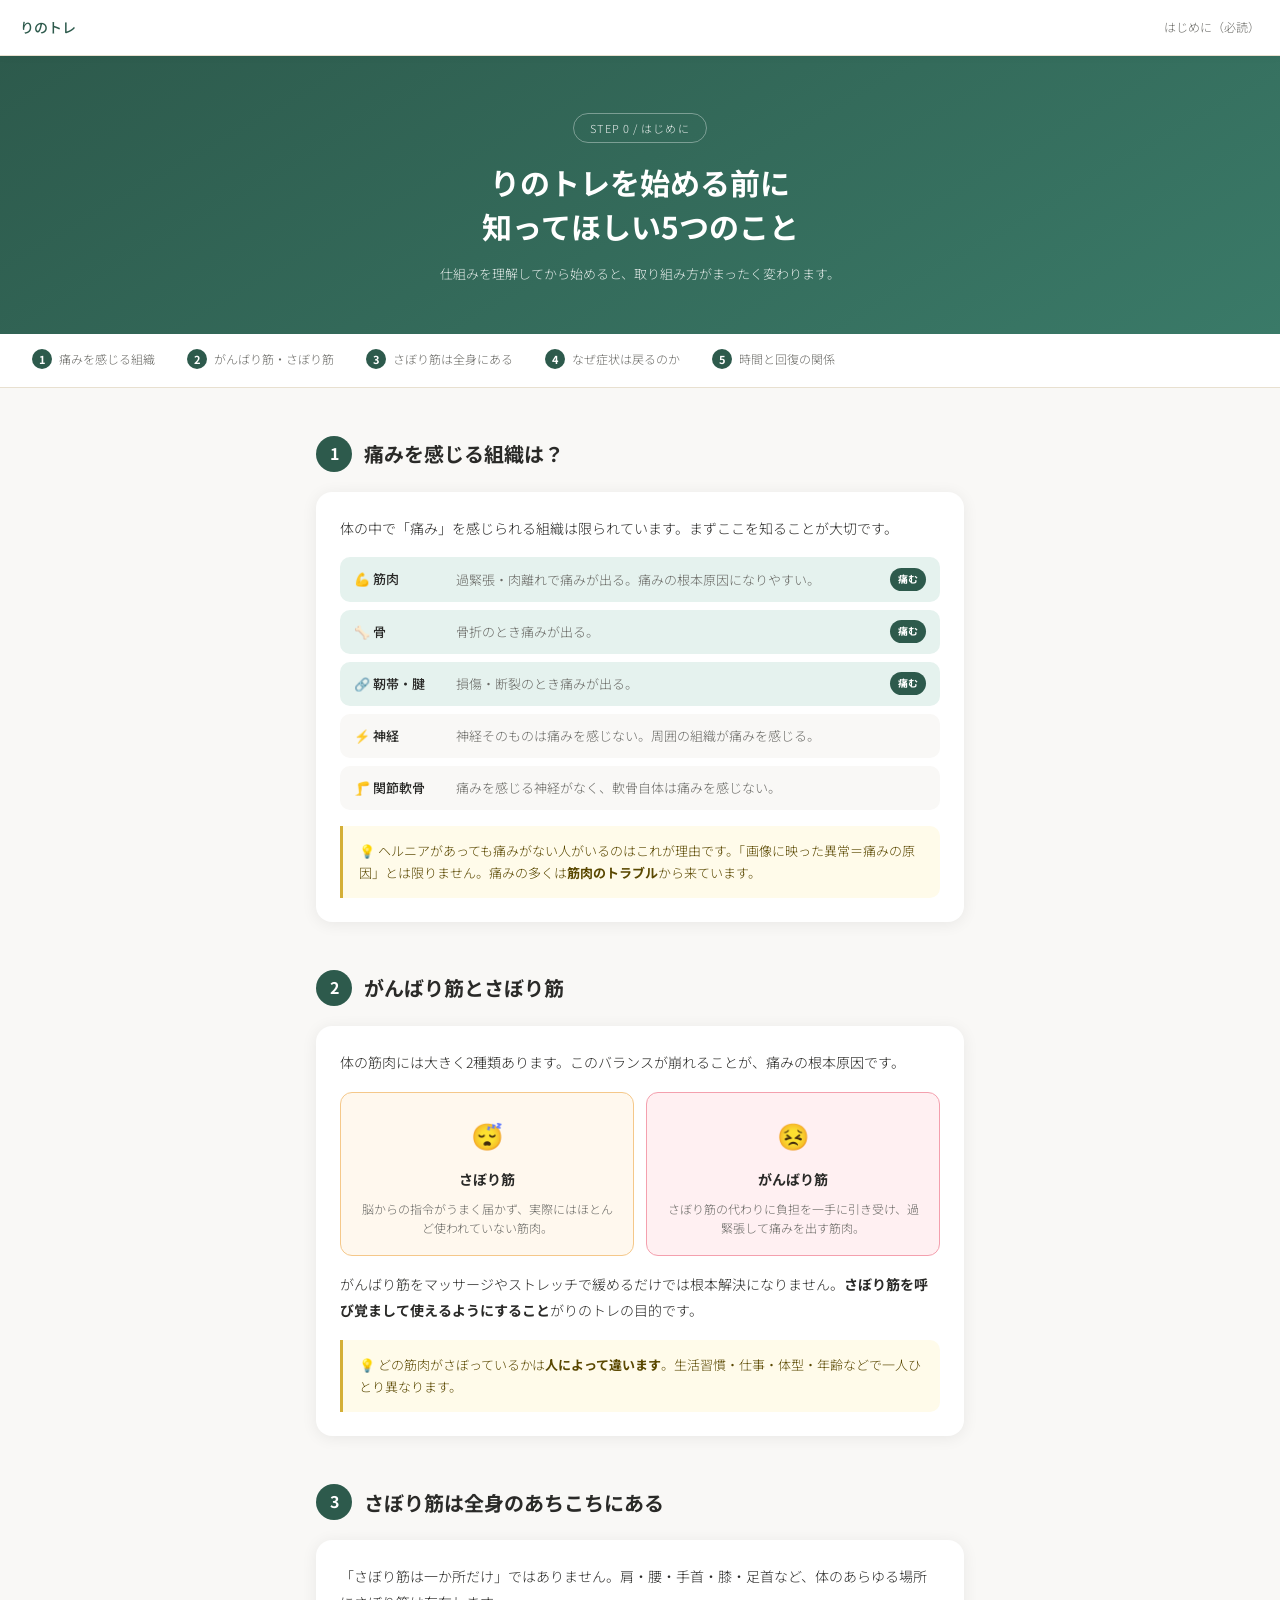
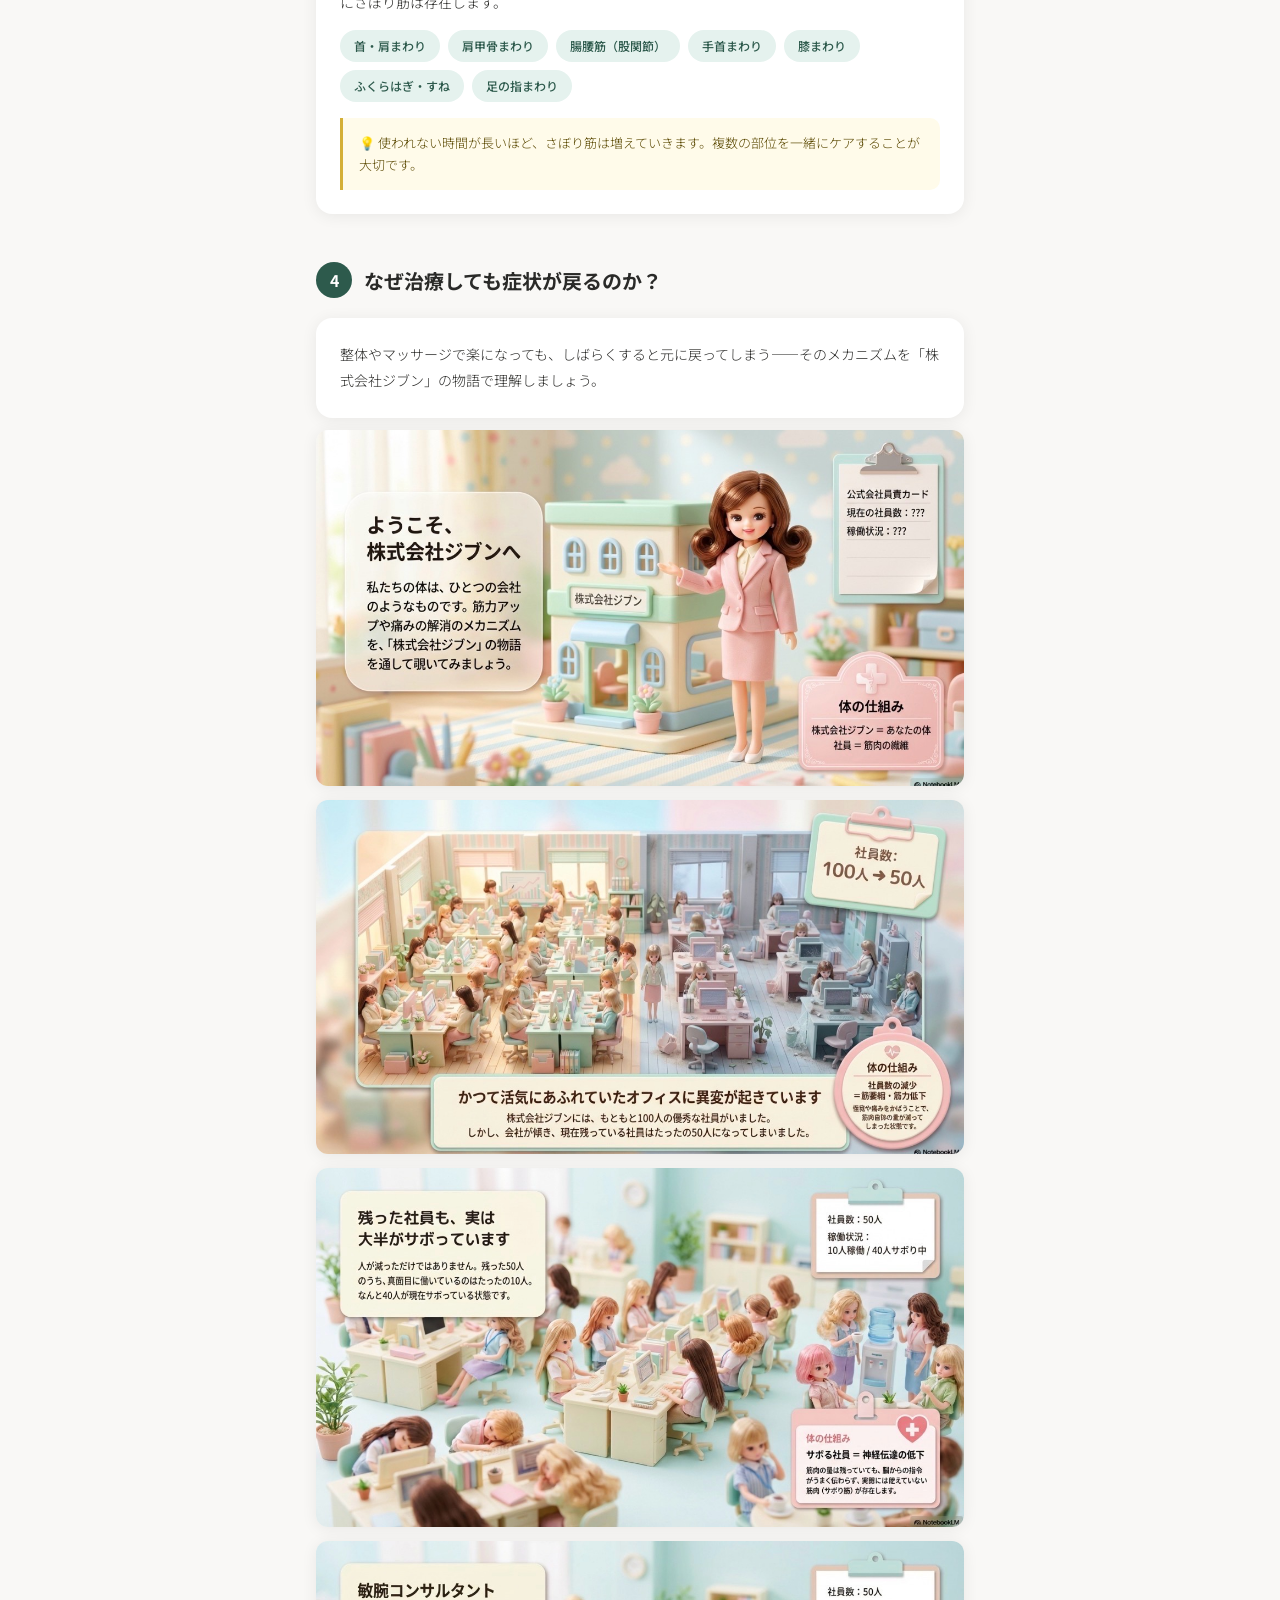
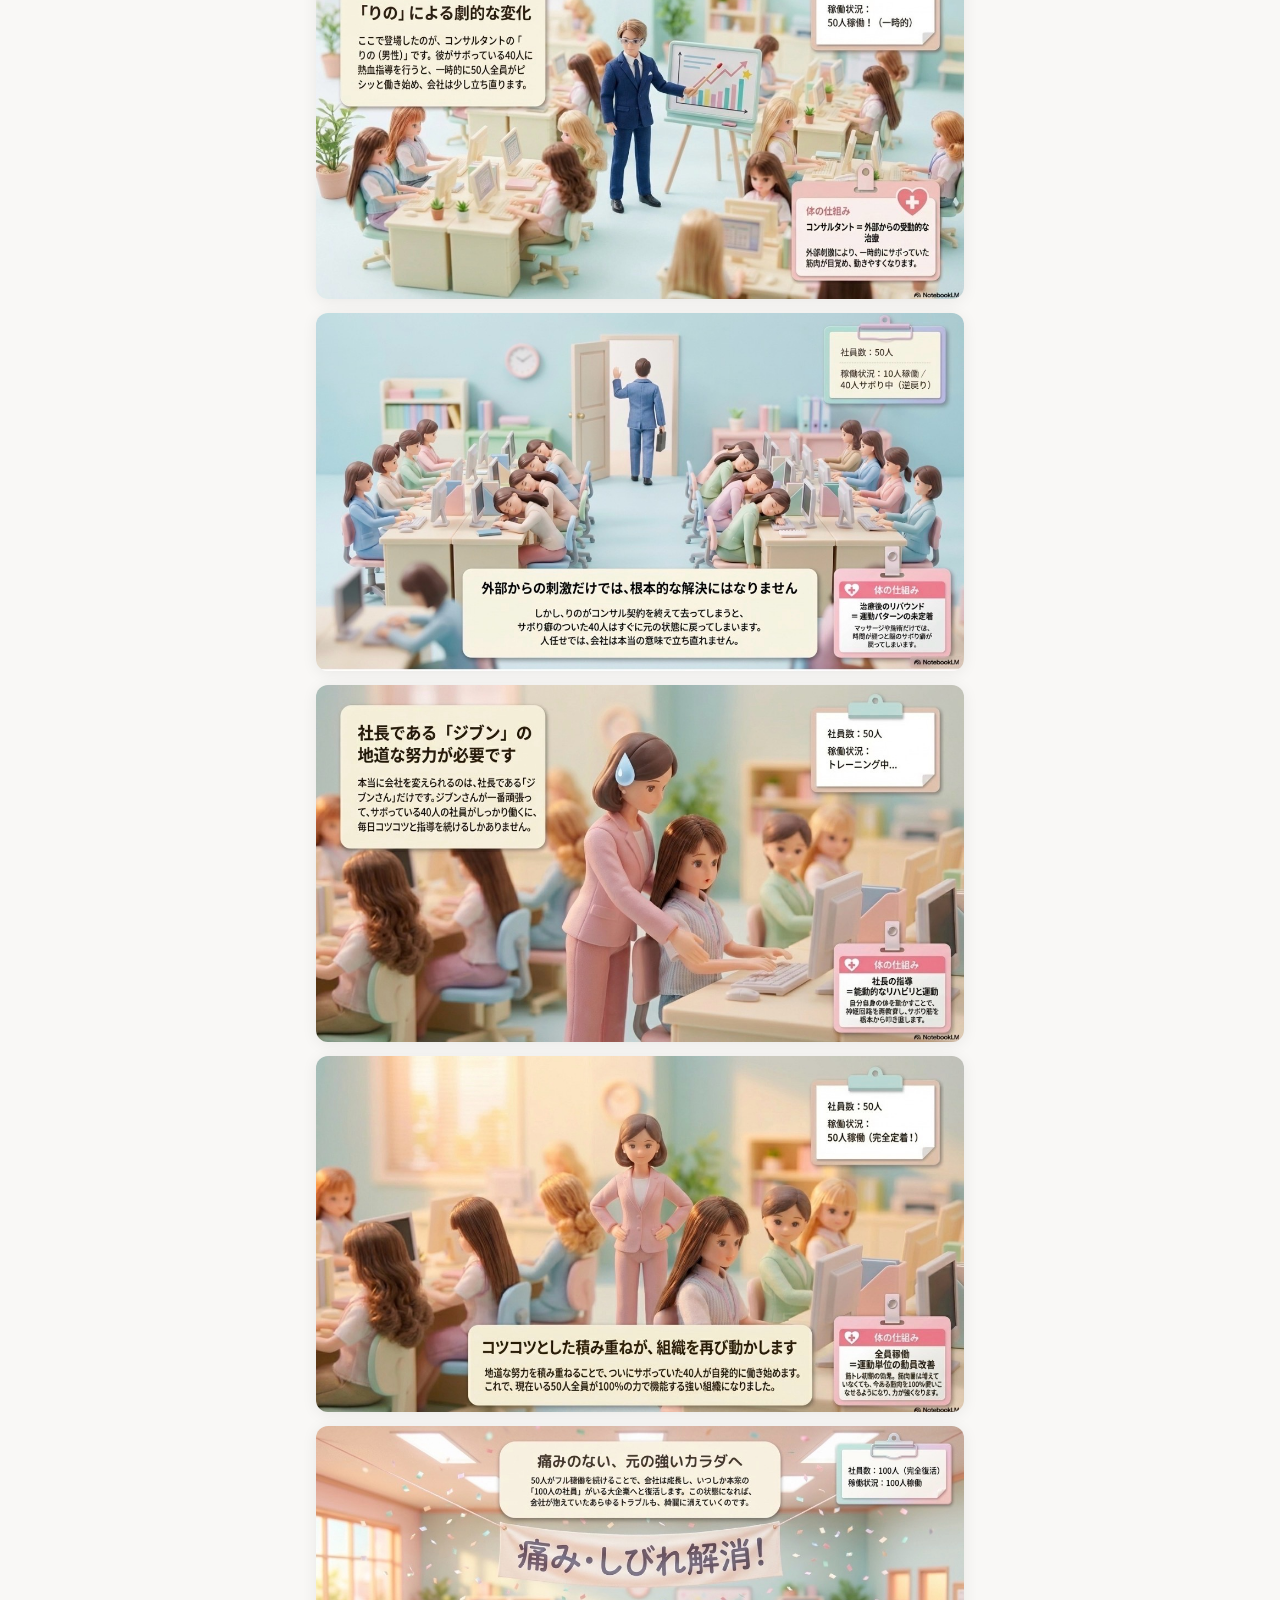
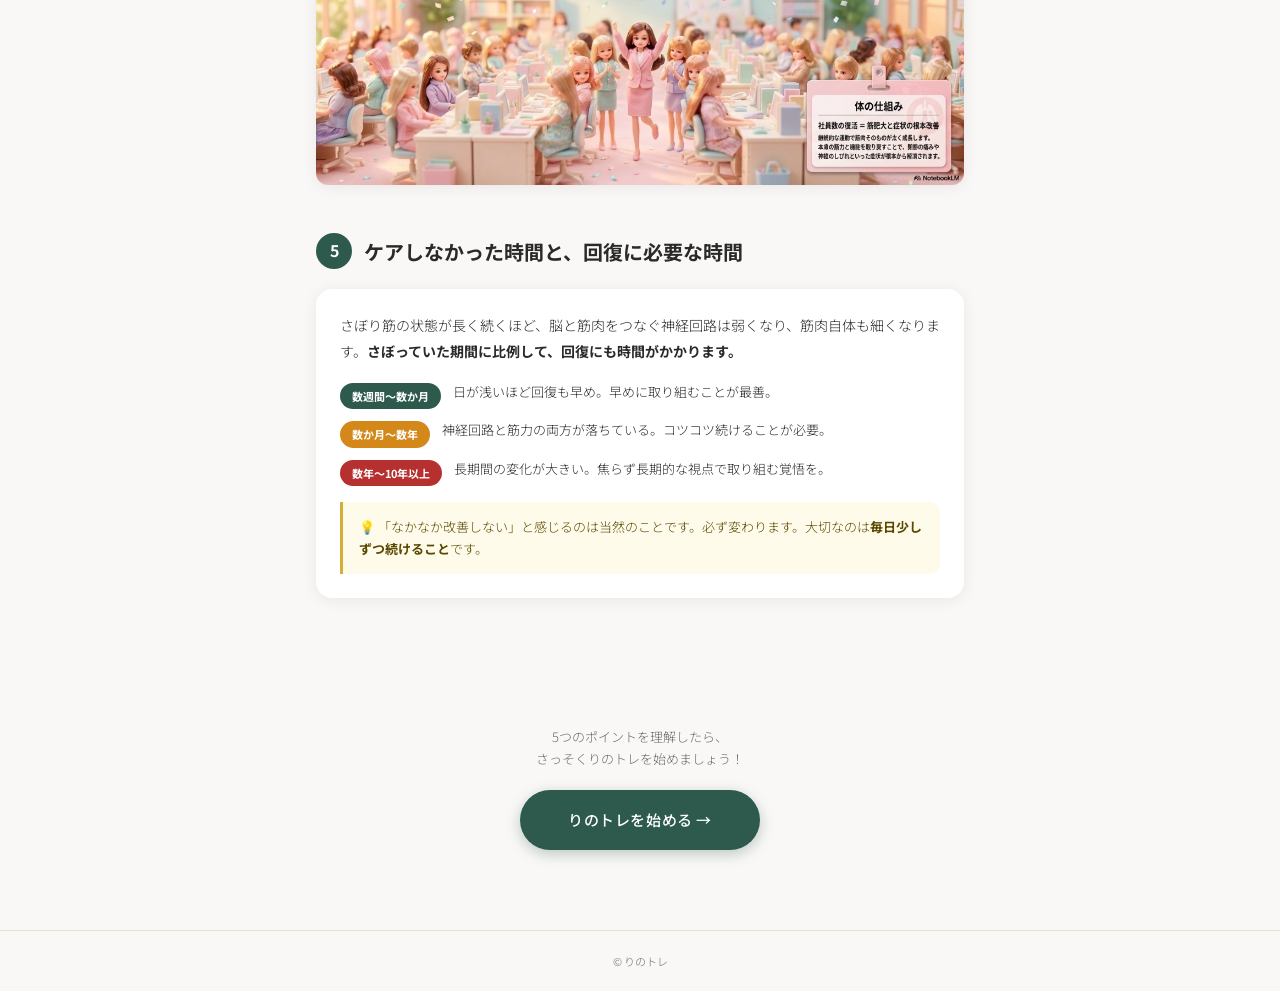
==== commit 476b8f7b: "fix name and add intro redirect - about-nameを「りの＠北海道の整体師　認定作業療法士」に修正 - 初回訪問時にintro.htmlへ自動リダイレクト（loc" ====
--- a/index.html
+++ b/index.html
@@ -1173,7 +1173,7 @@
     <div class="about-card">
       <img src="profile.jpg" class="about-avatar" alt="りのさん">
       <div>
-        <p class="about-name">りの</p>
+        <p class="about-name">りの＠北海道の整体師　認定作業療法士</p>
         <p class="about-role">認定作業療法士 / 整体師（個人事業主）</p>
         <div class="about-bio">
           <p>
@@ -1239,6 +1239,11 @@
   <p class="footer-copy">© りのトレ. All rights reserved.</p>
 </footer>
 
+<script>
+  if (!localStorage.getItem('rino_intro_seen')) {
+    window.location.replace('intro.html');
+  }
+</script>
 <script src="search.js"></script>
 <script src="daily-posts.js"></script>
 </body>
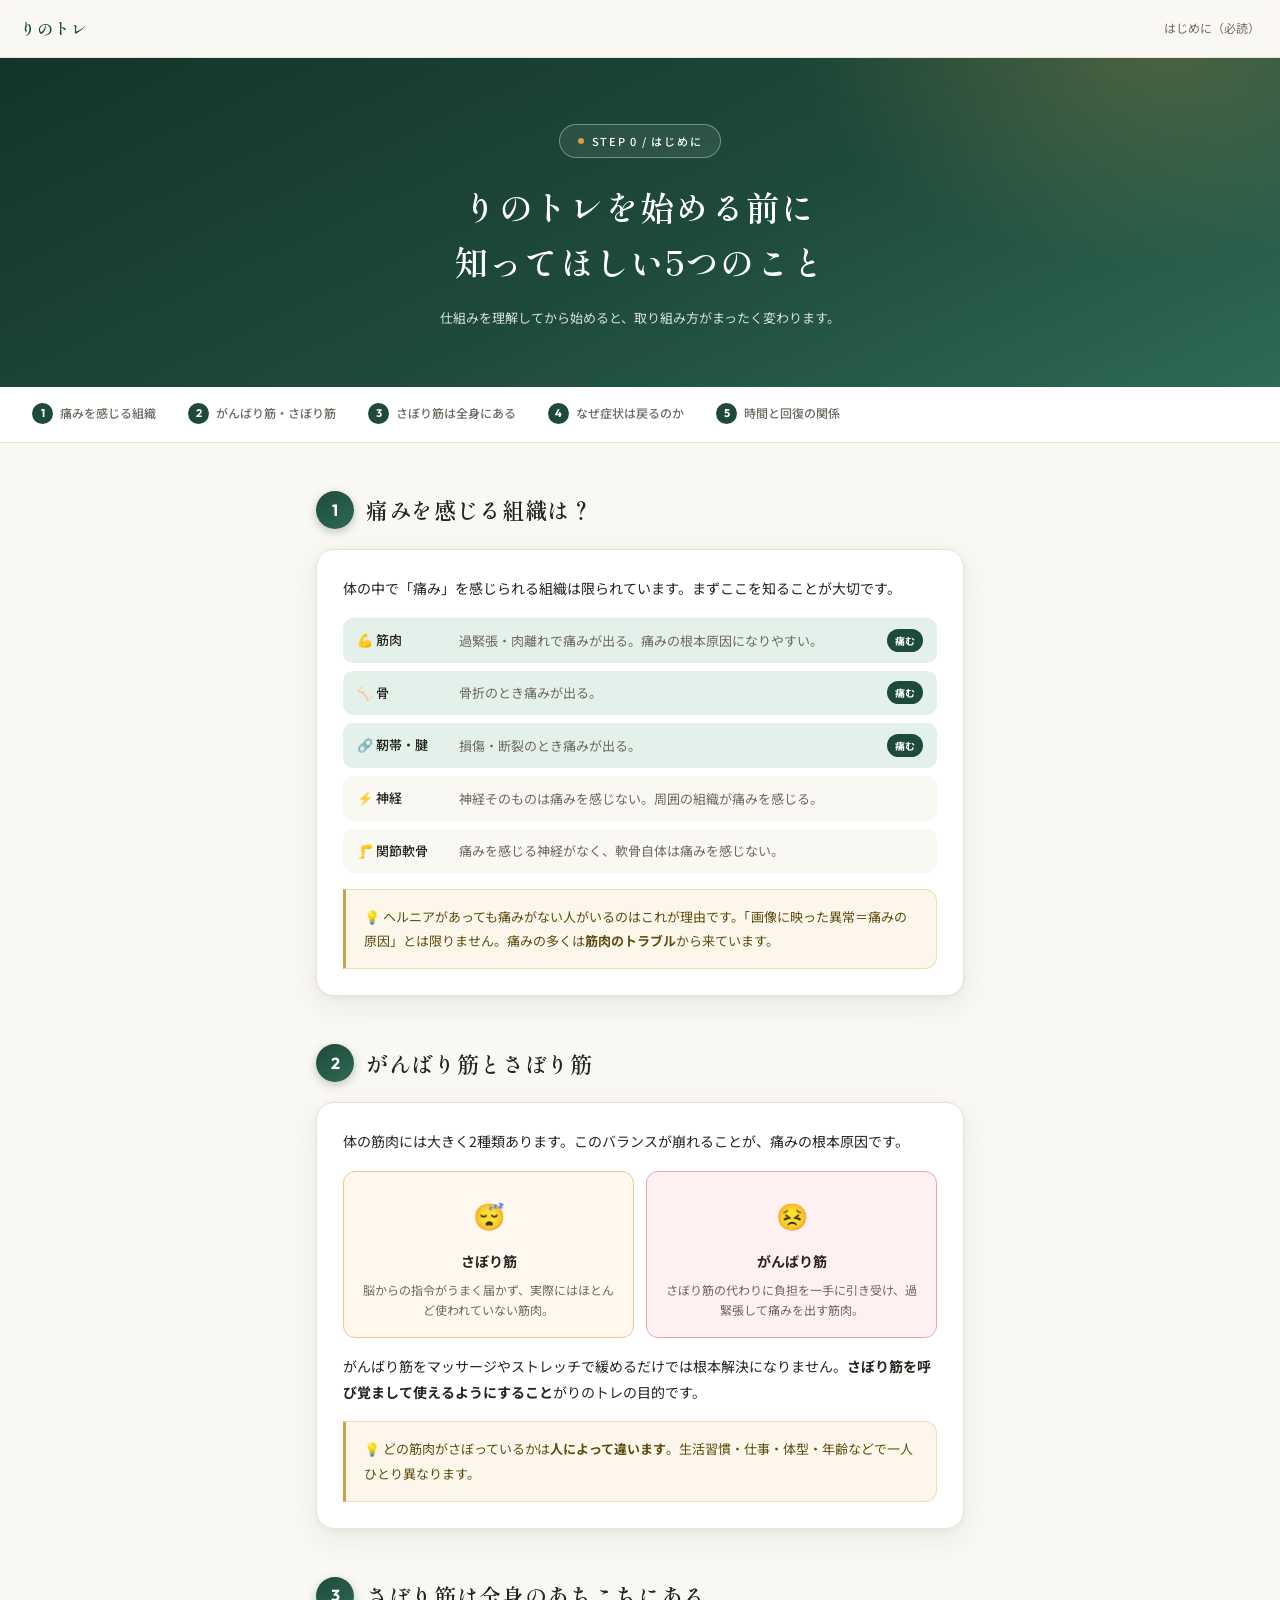
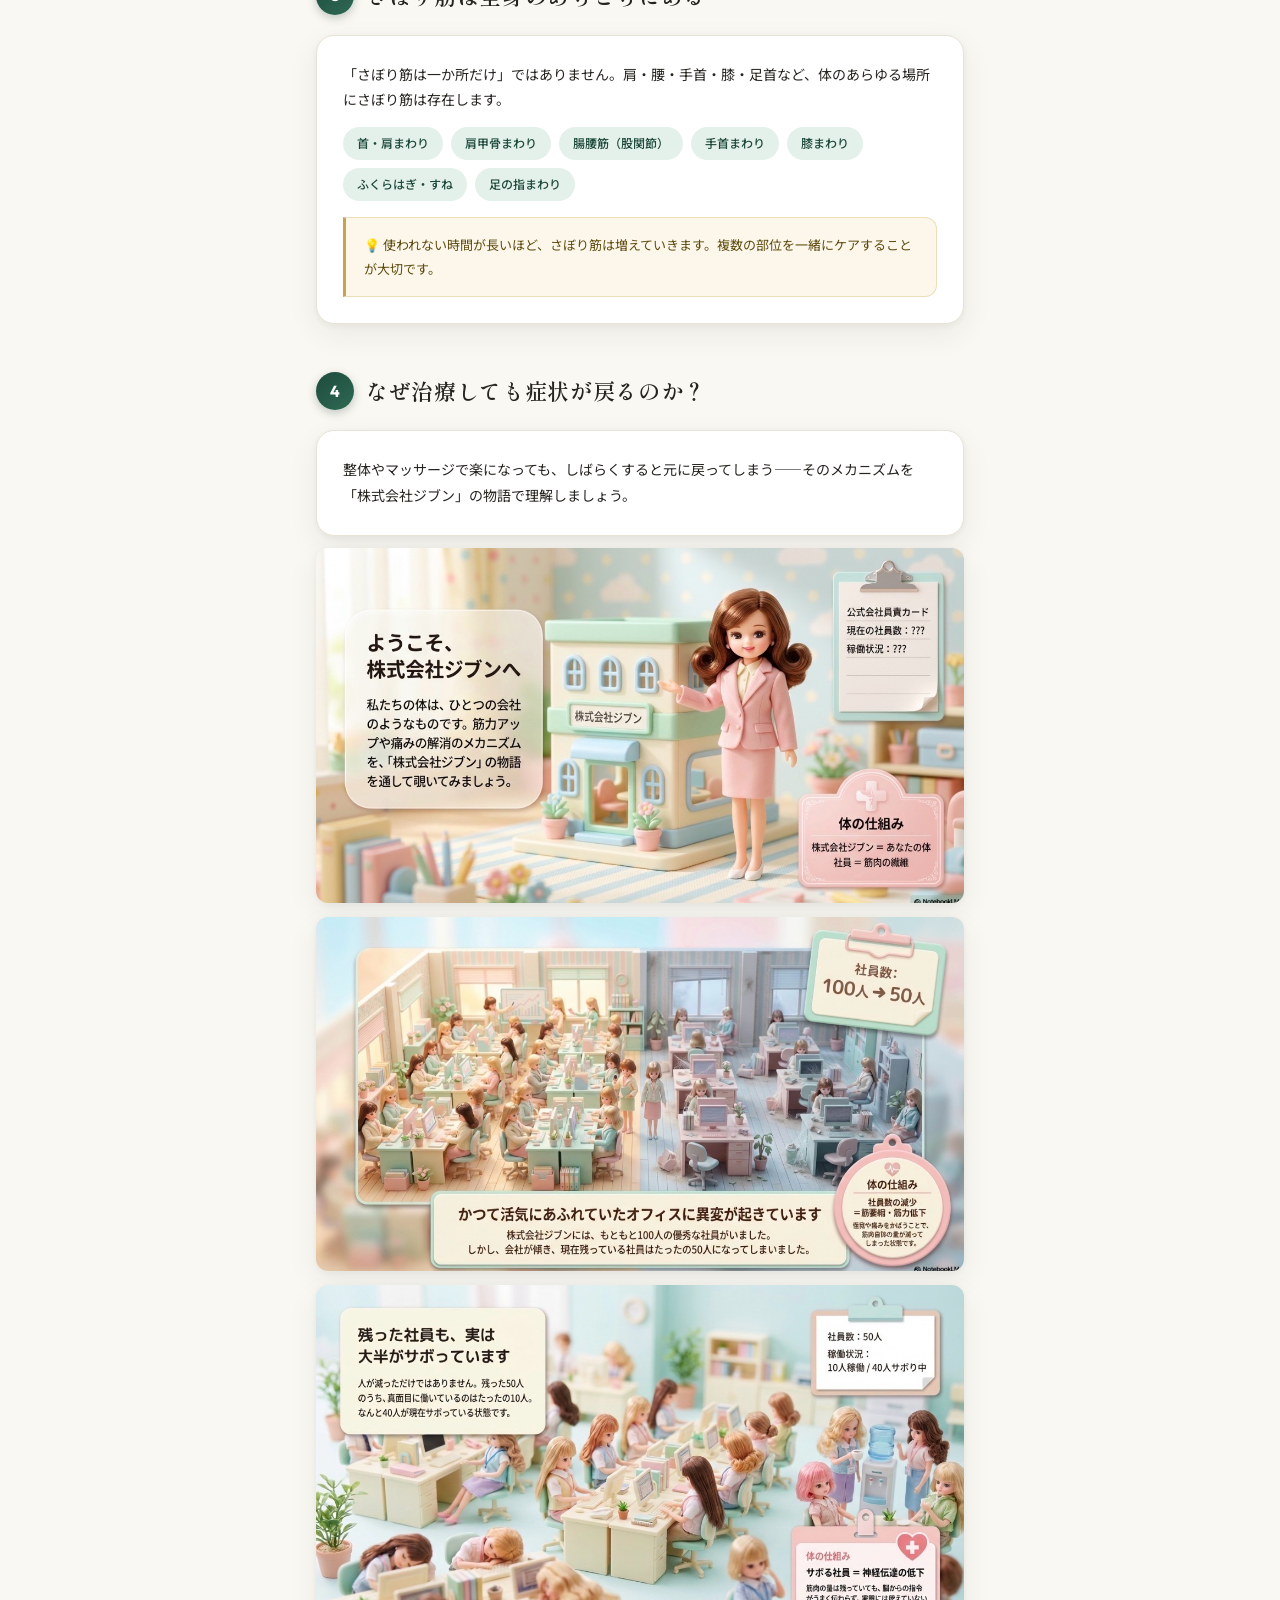
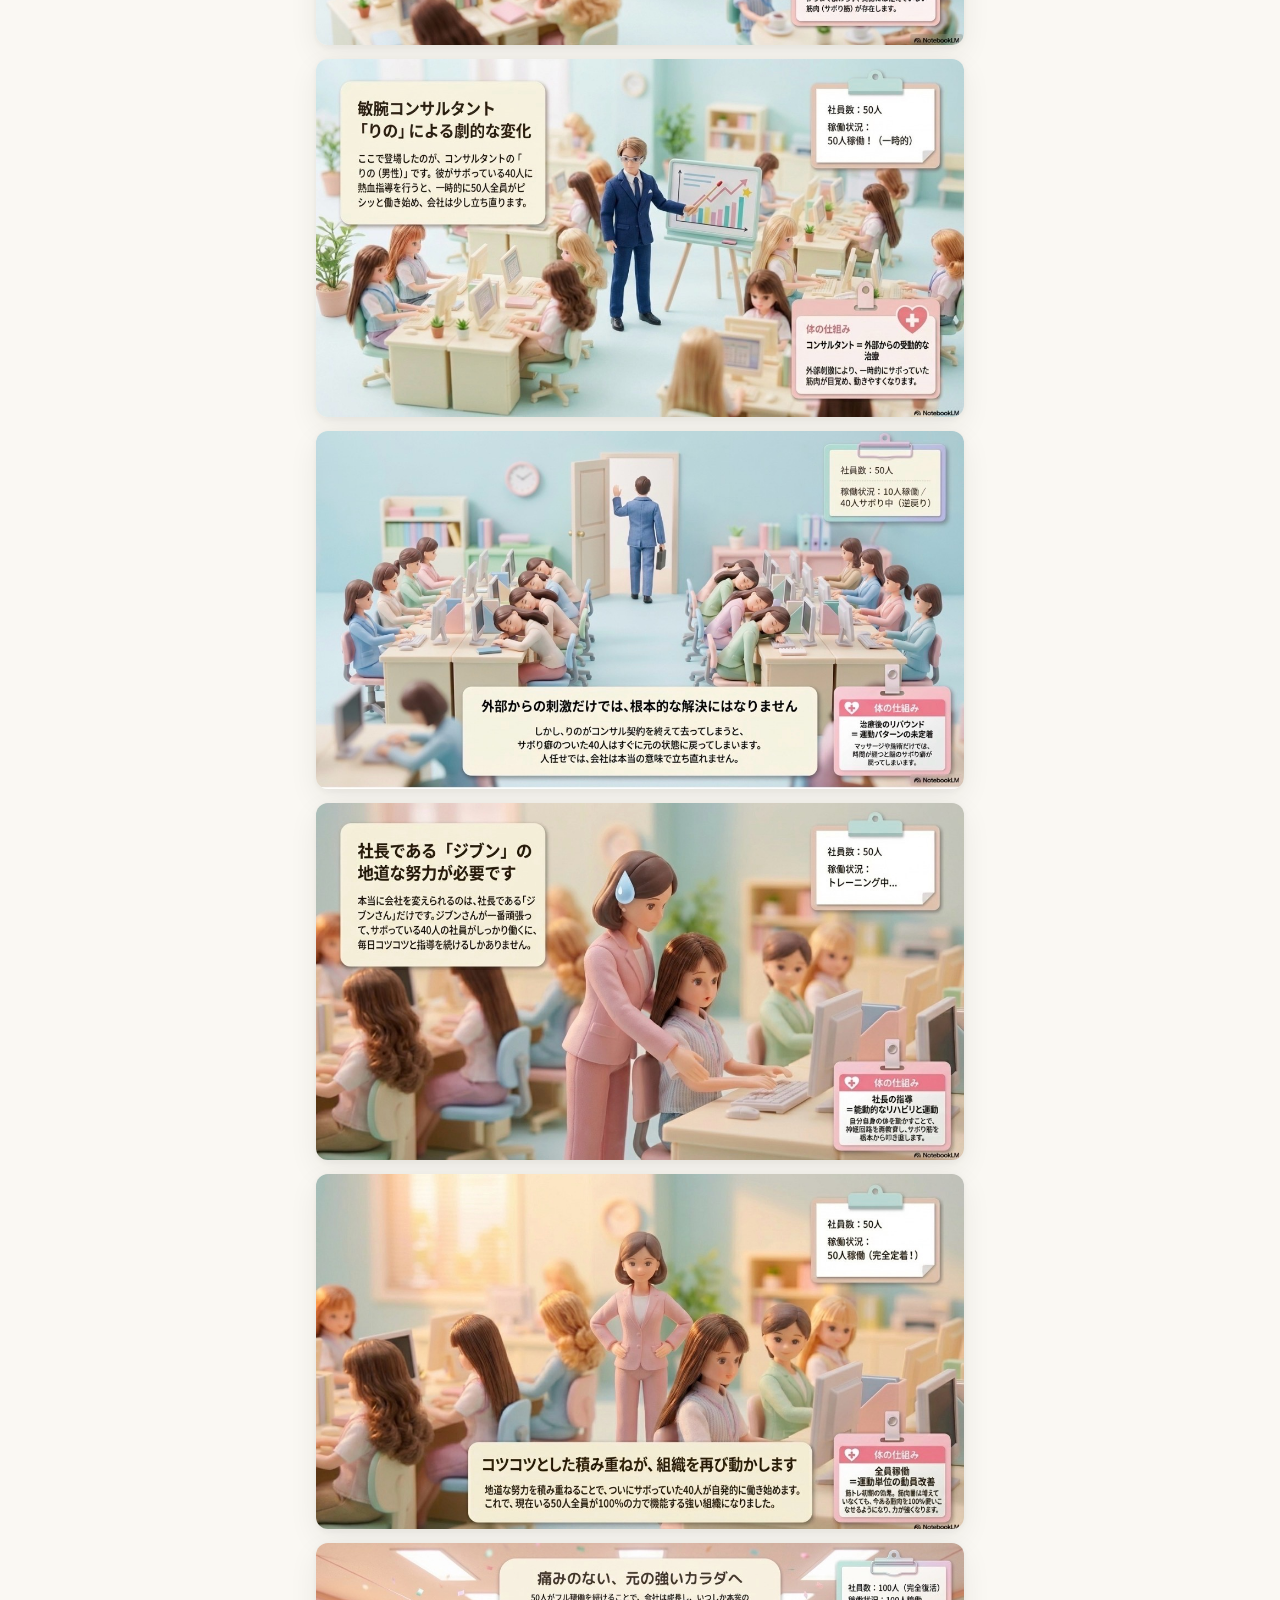
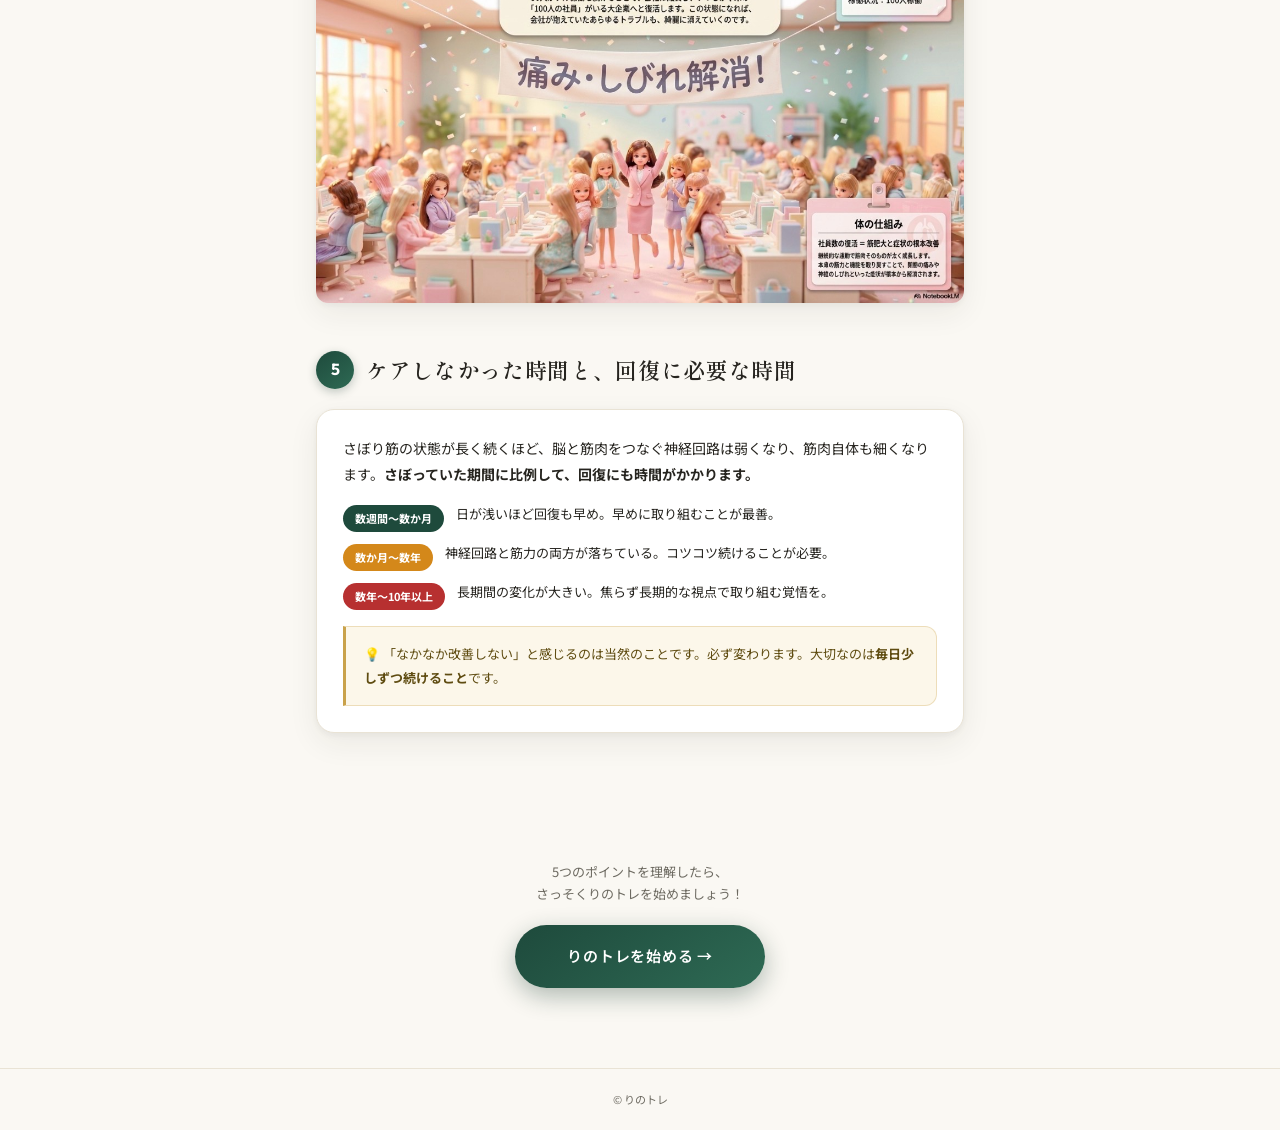
==== commit e4330a28: "redesign: premium wellness design v4 - 明朝体（Shippori Mincho）を見出しに導入し上質な和のトーンに刷新 - カラーパレットを深い松葉グリーン×アイ" ====
--- a/index.html
+++ b/index.html
@@ -1,23 +1,27 @@
 <!DOCTYPE html>
 <html lang="ja">
 <head>
+  <script>if(!localStorage.getItem('rino_intro_seen')){location.replace('intro.html');}</script>
   <meta charset="UTF-8">
   <meta name="viewport" content="width=device-width, initial-scale=1.0">
   <title>りのトレ｜北海道の整体師・認定作業療法士 りの の身体ケア教室</title>
   <meta name="description" content="北海道で19年のキャリアを持つ認定作業療法士・整体師のりのが発信する、部位・症状別の身体ケア教室。">
   <link rel="preconnect" href="https://fonts.googleapis.com">
   <link rel="preconnect" href="https://fonts.gstatic.com" crossorigin>
-  <link href="https://fonts.googleapis.com/css2?family=Noto+Sans+JP:wght@300;400;500;700&family=Outfit:wght@400;600;700&display=swap" rel="stylesheet">
+  <link href="https://fonts.googleapis.com/css2?family=Noto+Sans+JP:wght@300;400;500;600;700&family=Outfit:wght@400;600;700&family=Shippori+Mincho:wght@500;600;700&display=swap" rel="stylesheet">
+  <meta name="theme-color" content="#1E4A3C">
   <link rel="stylesheet" href="style.css">
 </head>
 <body>
+
+<div id="scroll-progress"></div>
 
 <!-- ─── NAVBAR ─── -->
 <nav id="navbar">
   <div class="nav-inner">
     <a href="#" class="nav-logo">
       <img src="profile.jpg" alt="りのさん" class="nav-icon">
-      <span><strong>りの@北海道の整体師　認定作業療法士</strong></span>
+      <span><strong>りの@北海道の整体師</strong><small class="nav-logo-sub">認定作業療法士</small></span>
     </a>
     <button class="nav-toggle" id="navToggle" aria-label="メニュー">
       <span></span><span></span><span></span>
@@ -47,8 +51,7 @@
       身体のトラブルで悩む人を<br><em>ひとりでも減らしたい。</em>
     </h1>
     <p class="hero-lead">
-      北海道の認定作業療法士・整体師「りの」が、毎日投稿し続けてきた<br>
-      身体の知識とオリジナル自主トレ（りのトレ）を、部位・症状ごとに整理しました。
+      北海道の認定作業療法士・整体師「りの」が、毎日投稿し続けてきた身体の知識とオリジナル自主トレ（りのトレ）を、部位・症状ごとに整理しました。
     </p>
     <div class="hero-cats">
       <a href="#shoulder" class="hero-cat hc-shoulder">🟢 首・肩</a>
@@ -57,13 +60,29 @@
       <a href="#knee"     class="hero-cat hc-knee">🟡 太もも・膝</a>
       <a href="#foot"     class="hero-cat hc-foot">🟣 脛・足</a>
     </div>
+    <div class="hero-stats">
+      <div class="hero-stat">
+        <span class="hero-stat-num">19<small>年+</small></span>
+        <span class="hero-stat-label">リハビリ専門職</span>
+      </div>
+      <div class="hero-stat">
+        <span class="hero-stat-num">300<small>回+</small></span>
+        <span class="hero-stat-label">毎日投稿</span>
+      </div>
+      <div class="hero-stat">
+        <span class="hero-stat-num">15<small>種</small></span>
+        <span class="hero-stat-label">オリジナル自主トレ</span>
+      </div>
+    </div>
     <div class="hero-profile">
       <img src="profile.jpg" alt="りのさん" class="hero-profile-img">
       <div class="hero-profile-text">
-        <p class="hero-profile-name">りの@北海道の整体師　認定作業療法士</p>
-      </div>
-    </div>
-  </div>
+        <p class="hero-profile-name">りの@北海道の整体師</p>
+        <p class="hero-profile-role">認定作業療法士</p>
+      </div>
+    </div>
+  </div>
+  <a href="#message" class="hero-scroll" aria-label="下へスクロール">SCROLL</a>
 </section>
 
 <!-- ─── SEARCH & FILTER ─── -->
@@ -759,10 +778,10 @@
     <span class="section-tag">Knowledge Library</span>
     <h2 class="section-title">りのの知識まとめ</h2>
     <p class="section-desc">
-      約2年間・230回以上の毎日投稿から、身体の大切な知識をテーマ別に整理しました。<br>
+      約2年間・300回以上の毎日投稿から、身体の大切な知識をテーマ別に整理しました。<br>
       気になるテーマをタップして読んでみてください。
     </p>
-    <span class="k-count-badge">📚 全230回の投稿から厳選</span>
+    <span class="k-count-badge">📚 300回以上の投稿から厳選</span>
 
     <div class="k-cat-nav">
       <div class="k-cat-card" data-kcat="basics" style="--kcat-c: var(--primary); --kcat-bg: var(--primary-lt);">
@@ -1239,11 +1258,8 @@
   <p class="footer-copy">© りのトレ. All rights reserved.</p>
 </footer>
 
-<script>
-  if (!localStorage.getItem('rino_intro_seen')) {
-    window.location.replace('intro.html');
-  }
-</script>
+<button id="back-to-top" aria-label="ページの先頭へ戻る">↑</button>
+
 <script src="search.js"></script>
 <script src="daily-posts.js"></script>
 </body>
--- a/style.css
+++ b/style.css
@@ -1,52 +1,92 @@
-/* ═══════════════════════════════════════
-   りのトレ Site 3 — Style
-   Design: Site 2 aesthetic + Site 1 content
-═══════════════════════════════════════ */
+/* ═══════════════════════════════════════════════
+   りのトレ — Premium Wellness Design v4
+   Serif display × warm ivory × deep pine
+═══════════════════════════════════════════════ */
 
 :root {
-  --primary:    #2d5a4c;
-  --primary-lt: #e5f2ee;
-  --accent:     #d4af37;
-  --bg:         #f9f8f6;
-  --white:      #ffffff;
-  --charcoal:   #2A2A28;
-  --mid:        #6A6A66;
-  --light:      #AAAAAA;
-  --border:     #E8E0D0;
-  --sage:       #5E9E8A;
-  --sage-lt:    #E5F2EE;
-  --cream:      #FAF7F2;
-
-  --back-c:      #3A86A8;
-  --back-lt:     #E6F3F9;
-  --shoulder-c:  #4E9A5F;
-  --shoulder-lt: #E8F5EB;
-  --hand-c:      #C4623A;
-  --hand-lt:     #FAEEE9;
-  --knee-c:      #B07B28;
-  --knee-lt:     #FBF4E5;
-  --foot-c:      #7A56B0;
-  --foot-lt:     #F0EBFA;
-
-  --shadow:  0 4px 24px rgba(0,0,0,0.07);
-  --shadow2: 0 8px 40px rgba(0,0,0,0.12);
-  --radius:  18px;
-  --transition: 0.25s ease;
+  /* core palette */
+  --primary:      #1E4A3C;
+  --primary-deep: #143529;
+  --primary-lt:   #E4F0EA;
+  --accent:       #C9A24B;
+  --accent-lt:    #F7EFDC;
+  --bg:           #FAF8F3;
+  --white:        #FFFFFF;
+  --charcoal:     #26241F;
+  --mid:          #6D6A61;
+  --light:        #A8A498;
+  --border:       #E9E3D5;
+  --sage:         #4E8C76;
+  --sage-lt:      #E4F0EA;
+  --cream:        #F5F1E8;
+
+  /* category colors */
+  --back-c:      #33749E;
+  --back-lt:     #E7F1F8;
+  --shoulder-c:  #3E8B52;
+  --shoulder-lt: #E7F4EB;
+  --hand-c:      #BC5B30;
+  --hand-lt:     #FAEDE5;
+  --knee-c:      #A87E24;
+  --knee-lt:     #FAF2DF;
+  --foot-c:      #7351AC;
+  --foot-lt:     #EFEAF9;
+
+  /* elevation */
+  --shadow-s: 0 1px 3px rgba(38,36,31,0.05), 0 4px 14px rgba(38,36,31,0.05);
+  --shadow:   0 2px 6px rgba(38,36,31,0.05), 0 10px 30px rgba(38,36,31,0.07);
+  --shadow2:  0 4px 12px rgba(38,36,31,0.07), 0 20px 50px rgba(38,36,31,0.12);
+  --radius:    20px;
+  --radius-s:  12px;
+  --transition: 0.28s cubic-bezier(0.33, 1, 0.68, 1);
+
+  /* type */
+  --font-serif: 'Shippori Mincho', 'Noto Serif JP', serif;
+  --font-sans:  'Noto Sans JP', sans-serif;
+  --font-num:   'Outfit', sans-serif;
 }
 
 *, *::before, *::after { margin: 0; padding: 0; box-sizing: border-box; }
 html { scroll-behavior: smooth; }
+::selection { background: var(--primary); color: #fff; }
 
 body {
-  font-family: 'Noto Sans JP', sans-serif;
-  font-weight: 300;
+  font-family: var(--font-sans);
+  font-weight: 400;
   color: var(--charcoal);
   background: var(--bg);
   line-height: 1.9;
   -webkit-font-smoothing: antialiased;
-}
-
-/* ─── PASSWORD OVERLAY ─── */
+  text-rendering: optimizeLegibility;
+}
+
+img { max-width: 100%; }
+
+/* ─── SCROLL PROGRESS ─── */
+#scroll-progress {
+  position: fixed; top: 0; left: 0; z-index: 500;
+  height: 3px; width: 0;
+  background: linear-gradient(90deg, var(--primary), var(--sage), var(--accent));
+  transition: width 0.1s linear;
+  border-radius: 0 2px 2px 0;
+}
+
+/* ─── BACK TO TOP ─── */
+#back-to-top {
+  position: fixed; right: 22px; bottom: 26px; z-index: 400;
+  width: 48px; height: 48px; border-radius: 50%;
+  background: var(--primary); color: #fff;
+  border: none; cursor: pointer;
+  font-size: 18px; line-height: 1;
+  display: flex; align-items: center; justify-content: center;
+  box-shadow: 0 6px 20px rgba(20,53,41,0.35);
+  opacity: 0; visibility: hidden; transform: translateY(12px);
+  transition: opacity var(--transition), transform var(--transition), visibility var(--transition), background var(--transition);
+}
+#back-to-top.show { opacity: 1; visibility: visible; transform: translateY(0); }
+#back-to-top:hover { background: var(--primary-deep); transform: translateY(-3px); }
+
+/* ─── PASSWORD OVERLAY (保持) ─── */
 #pw-overlay {
   position: fixed; inset: 0; z-index: 9999;
   background: var(--cream);
@@ -70,7 +110,7 @@
   width: 100%; padding: 13px 16px;
   border: 1.5px solid var(--border); border-radius: 10px;
   font-family: inherit; font-size: 16px; outline: none;
-  box-sizing: border-box; margin-bottom: 12px;
+  margin-bottom: 12px;
   transition: border-color var(--transition);
 }
 .pw-input:focus { border-color: var(--primary); }
@@ -88,40 +128,52 @@
 /* ─── NAVBAR ─── */
 #navbar {
   position: fixed; top: 0; left: 0; right: 0; z-index: 200;
-  background: rgba(249,248,246,0.92);
-  backdrop-filter: blur(12px);
+  background: rgba(250,248,243,0.82);
+  backdrop-filter: blur(16px) saturate(1.4);
+  -webkit-backdrop-filter: blur(16px) saturate(1.4);
   border-bottom: 1px solid transparent;
   padding: 0 2rem;
-  height: 64px;
+  height: 66px;
   display: flex; align-items: center;
   transition: all var(--transition);
 }
 #navbar.scrolled {
   border-bottom-color: var(--border);
-  box-shadow: 0 2px 20px rgba(0,0,0,0.06);
+  box-shadow: 0 2px 24px rgba(38,36,31,0.06);
 }
 .nav-inner {
-  width: 100%; max-width: 1100px; margin: 0 auto;
+  width: 100%; max-width: 1140px; margin: 0 auto;
   display: flex; align-items: center; justify-content: space-between;
 }
 .nav-logo {
   display: flex; align-items: center; gap: 10px;
-  font-size: 17px; font-weight: 700; color: var(--charcoal);
-  text-decoration: none;
+  font-size: 15px; font-weight: 700; color: var(--charcoal);
+  text-decoration: none; letter-spacing: 0.02em;
 }
 .nav-icon {
-  width: 36px; height: 36px; border-radius: 50%;
-  object-fit: cover; border: 2px solid var(--border);
-}
-.nav-logo strong { color: var(--primary); }
+  width: 38px; height: 38px; border-radius: 50%;
+  object-fit: cover;
+  border: 2px solid var(--white);
+  box-shadow: 0 0 0 1.5px var(--accent);
+}
+.nav-logo strong { color: var(--primary); font-weight: 600; }
+.nav-logo-sub {
+  margin-left: 8px; font-size: 11px; font-weight: 500;
+  color: var(--mid); letter-spacing: 0.06em;
+}
+.nav-logo span { white-space: nowrap; }
+@media (max-width: 560px) {
+  .nav-logo-sub { display: none; }
+  .nav-logo { font-size: 14px; }
+}
 .nav-links {
-  display: flex; align-items: center; gap: 0.5rem;
+  display: flex; align-items: center; gap: 0.15rem;
   list-style: none;
 }
 .nav-links a {
-  padding: 0.4rem 0.85rem;
-  font-size: 13px; color: var(--mid);
-  text-decoration: none; border-radius: 8px;
+  padding: 0.45rem 0.8rem;
+  font-size: 13px; color: var(--mid); font-weight: 500;
+  text-decoration: none; border-radius: 100px;
   transition: all var(--transition);
 }
 .nav-links a:hover { color: var(--primary); background: var(--primary-lt); }
@@ -139,110 +191,192 @@
 .nav-toggle.active span:nth-child(2) { opacity: 0; }
 .nav-toggle.active span:nth-child(3) { transform: rotate(-45deg) translate(5px,-5px); }
 
-@media (max-width: 760px) {
+@media (max-width: 900px) {
   .nav-toggle { display: flex; }
   .nav-links {
     display: none; flex-direction: column; align-items: flex-start;
-    position: absolute; top: 64px; left: 0; right: 0;
+    position: absolute; top: 66px; left: 0; right: 0;
     background: var(--white); border-bottom: 1px solid var(--border);
     padding: 1rem 1.5rem; gap: 0.25rem;
     box-shadow: var(--shadow);
   }
   .nav-links.active { display: flex; }
-  .nav-links a { width: 100%; padding: 0.6rem 1rem; }
+  .nav-links a { width: 100%; padding: 0.65rem 1rem; border-radius: 10px; }
 }
 
 /* ─── LAYOUT ─── */
-.container {
-  max-width: 860px; margin: 0 auto; padding: 0 1.5rem;
-}
-.container-wide {
-  max-width: 1100px; margin: 0 auto; padding: 0 1.5rem;
-}
-
-section { padding: 72px 0; }
+.container      { max-width: 880px;  margin: 0 auto; padding: 0 1.5rem; }
+.container-wide { max-width: 1140px; margin: 0 auto; padding: 0 1.5rem; }
+section { padding: 84px 0; }
 
 /* ─── HERO ─── */
 #hero {
-  min-height: 100vh;
-  background: linear-gradient(150deg, #EDF4F2 0%, var(--cream) 50%, #F3EEE8 100%);
+  min-height: 100svh;
+  background:
+    radial-gradient(ellipse 900px 600px at 85% -10%, rgba(78,140,118,0.16), transparent 60%),
+    radial-gradient(ellipse 700px 500px at 8% 108%, rgba(201,162,75,0.14), transparent 60%),
+    linear-gradient(165deg, #F2F4EF 0%, var(--bg) 45%, #F5EFE4 100%);
   display: flex; align-items: center; justify-content: center;
-  text-align: center; padding: 100px 28px 80px;
+  text-align: center; padding: 120px 28px 90px;
   position: relative; overflow: hidden;
 }
 .hero-bg-shapes { position: absolute; inset: 0; pointer-events: none; overflow: hidden; }
 .shape {
   position: absolute; border-radius: 50%;
-  background: linear-gradient(135deg, rgba(45,90,76,0.07), rgba(212,175,55,0.05));
-}
-.shape-1 { width: 500px; height: 500px; top: -100px; right: -100px; }
-.shape-2 { width: 300px; height: 300px; bottom: -80px; left: -80px; }
-
-.hero-inner { max-width: 700px; position: relative; z-index: 1; }
+  filter: blur(2px);
+  animation: floaty 14s ease-in-out infinite alternate;
+}
+.shape-1 {
+  width: 560px; height: 560px; top: -140px; right: -140px;
+  background: radial-gradient(circle at 35% 35%, rgba(30,74,60,0.10), rgba(30,74,60,0.02) 70%);
+}
+.shape-2 {
+  width: 380px; height: 380px; bottom: -110px; left: -110px;
+  background: radial-gradient(circle at 60% 40%, rgba(201,162,75,0.13), rgba(201,162,75,0.02) 70%);
+  animation-delay: -6s;
+}
+@keyframes floaty {
+  from { transform: translateY(0) scale(1); }
+  to   { transform: translateY(26px) scale(1.05); }
+}
+@media (prefers-reduced-motion: reduce) {
+  .shape { animation: none; }
+}
+
+.hero-inner { max-width: 760px; position: relative; z-index: 1; }
 .hero-badge {
-  display: inline-block;
-  background: var(--primary-lt); color: var(--primary);
-  font-size: 11px; letter-spacing: 0.2em;
-  padding: 6px 20px; border-radius: 100px;
-  margin-bottom: 36px; font-weight: 500;
+  display: inline-flex; align-items: center; gap: 8px;
+  background: rgba(255,255,255,0.75);
+  border: 1px solid var(--border);
+  color: var(--primary);
+  font-size: 11.5px; letter-spacing: 0.18em;
+  padding: 8px 22px; border-radius: 100px;
+  margin-bottom: 34px; font-weight: 600;
+  box-shadow: var(--shadow-s);
+  backdrop-filter: blur(4px);
+}
+.hero-badge::before {
+  content: ''; width: 6px; height: 6px; border-radius: 50%;
+  background: var(--accent);
 }
 .hero-title {
-  font-size: clamp(30px, 6vw, 52px);
-  font-weight: 300; line-height: 1.55;
-  letter-spacing: 0.03em; margin-bottom: 24px;
-}
-.hero-title em { font-style: normal; color: var(--primary); }
+  font-family: var(--font-serif);
+  font-size: clamp(32px, 6vw, 56px);
+  font-weight: 600; line-height: 1.5;
+  letter-spacing: 0.04em; margin-bottom: 26px;
+}
+.hero-title em {
+  font-style: normal; color: var(--primary);
+  background: linear-gradient(transparent 68%, rgba(201,162,75,0.32) 68%);
+  padding: 0 2px;
+}
 .hero-lead {
   font-size: 15px; color: var(--mid);
-  line-height: 2.1; max-width: 520px; margin: 0 auto 48px;
+  line-height: 2.15; max-width: 560px; margin: 0 auto 40px;
 }
 .hero-cats {
   display: flex; flex-wrap: wrap; gap: 10px; justify-content: center;
-  margin-bottom: 40px;
+  margin-bottom: 44px;
 }
 .hero-cat {
-  display: inline-flex; align-items: center; gap: 6px;
-  padding: 10px 18px; border-radius: 100px;
-  font-size: 13px; font-weight: 400; text-decoration: none;
-  transition: transform var(--transition), box-shadow var(--transition);
+  display: inline-flex; align-items: center; gap: 7px;
+  padding: 11px 20px; border-radius: 100px;
+  font-size: 13.5px; font-weight: 600; text-decoration: none;
+  transition: transform var(--transition), box-shadow var(--transition), background var(--transition);
   border: 1.5px solid;
-}
-.hero-cat:hover { transform: translateY(-2px); box-shadow: var(--shadow); }
-.hc-back     { background: var(--back-lt);     color: var(--back-c);     border-color: var(--back-c); }
-.hc-shoulder { background: var(--shoulder-lt); color: var(--shoulder-c); border-color: var(--shoulder-c); }
-.hc-hand     { background: var(--hand-lt);     color: var(--hand-c);     border-color: var(--hand-c); }
-.hc-knee     { background: var(--knee-lt);     color: var(--knee-c);     border-color: var(--knee-c); }
-.hc-foot     { background: var(--foot-lt);     color: var(--foot-c);     border-color: var(--foot-c); }
+  background: rgba(255,255,255,0.65);
+  backdrop-filter: blur(4px);
+}
+.hero-cat:hover { transform: translateY(-3px); box-shadow: var(--shadow); }
+.hc-back     { color: var(--back-c);     border-color: rgba(51,116,158,0.4); }
+.hc-shoulder { color: var(--shoulder-c); border-color: rgba(62,139,82,0.4); }
+.hc-hand     { color: var(--hand-c);     border-color: rgba(188,91,48,0.4); }
+.hc-knee     { color: var(--knee-c);     border-color: rgba(168,126,36,0.4); }
+.hc-foot     { color: var(--foot-c);     border-color: rgba(115,81,172,0.4); }
+.hc-back:hover     { background: var(--back-lt); }
+.hc-shoulder:hover { background: var(--shoulder-lt); }
+.hc-hand:hover     { background: var(--hand-lt); }
+.hc-knee:hover     { background: var(--knee-lt); }
+.hc-foot:hover     { background: var(--foot-lt); }
+
+/* hero stats */
+.hero-stats {
+  display: flex; justify-content: center; align-items: stretch;
+  gap: 0; margin-bottom: 42px;
+  background: rgba(255,255,255,0.72);
+  border: 1px solid var(--border);
+  border-radius: 18px;
+  box-shadow: var(--shadow-s);
+  backdrop-filter: blur(6px);
+  max-width: 560px; margin-left: auto; margin-right: auto;
+  overflow: hidden;
+}
+.hero-stat {
+  flex: 1; padding: 18px 12px 15px;
+  display: flex; flex-direction: column; gap: 1px;
+}
+.hero-stat + .hero-stat { border-left: 1px solid var(--border); }
+.hero-stat-num {
+  font-family: var(--font-num);
+  font-size: clamp(22px, 4vw, 30px); font-weight: 700;
+  color: var(--primary); line-height: 1.2;
+}
+.hero-stat-num small { font-size: 0.55em; font-weight: 600; margin-left: 1px; }
+.hero-stat-label { font-size: 11px; color: var(--mid); letter-spacing: 0.08em; }
 
 .hero-profile {
-  display: flex; align-items: center; gap: 14px;
-  justify-content: center; margin-top: 40px;
+  display: inline-flex; align-items: center; gap: 14px;
+  background: rgba(255,255,255,0.7);
+  border: 1px solid var(--border);
+  padding: 10px 26px 10px 12px; border-radius: 100px;
+  box-shadow: var(--shadow-s);
+  backdrop-filter: blur(4px);
 }
 .hero-profile-img {
-  width: 56px; height: 56px; border-radius: 50%;
-  object-fit: cover; border: 2.5px solid var(--border);
+  width: 52px; height: 52px; border-radius: 50%;
+  object-fit: cover;
+  border: 2px solid var(--white);
+  box-shadow: 0 0 0 1.5px var(--accent);
 }
 .hero-profile-text { text-align: left; }
-.hero-profile-name { font-size: 13px; font-weight: 500; line-height: 1.5; }
+.hero-profile-name { font-size: 13px; font-weight: 600; line-height: 1.5; }
 .hero-profile-role { font-size: 11px; color: var(--sage); letter-spacing: 0.1em; }
+
+.hero-scroll {
+  position: absolute; bottom: 26px; left: 50%; transform: translateX(-50%);
+  display: flex; flex-direction: column; align-items: center; gap: 6px;
+  color: var(--light); font-size: 10px; letter-spacing: 0.3em;
+  text-decoration: none; z-index: 1;
+}
+.hero-scroll::after {
+  content: ''; width: 1px; height: 34px;
+  background: linear-gradient(var(--light), transparent);
+  animation: scrollcue 1.8s ease-in-out infinite;
+}
+@keyframes scrollcue {
+  0%, 100% { transform: scaleY(1); opacity: 0.9; transform-origin: top; }
+  50%      { transform: scaleY(0.55); opacity: 0.4; transform-origin: top; }
+}
 
 /* ─── SEARCH & FILTER ─── */
 #search-section {
   background: var(--white);
   border-bottom: 1px solid var(--border);
-  padding: 40px 0;
-  position: sticky; top: 64px; z-index: 100;
+  padding: 34px 0;
+  position: sticky; top: 66px; z-index: 100;
+  box-shadow: 0 6px 24px -12px rgba(38,36,31,0.08);
 }
 .search-box {
   display: flex; align-items: center; gap: 12px;
   background: var(--bg); border: 1.5px solid var(--border);
-  border-radius: 50px; padding: 10px 20px;
-  max-width: 520px; margin: 0 auto 20px;
-  transition: border-color var(--transition), box-shadow var(--transition);
+  border-radius: 100px; padding: 12px 22px;
+  max-width: 540px; margin: 0 auto;
+  transition: border-color var(--transition), box-shadow var(--transition), background var(--transition);
 }
 .search-box:focus-within {
   border-color: var(--primary);
-  box-shadow: 0 0 0 3px rgba(45,90,76,0.1);
+  background: var(--white);
+  box-shadow: 0 0 0 4px rgba(30,74,60,0.08);
 }
 .search-box svg { color: var(--mid); flex-shrink: 0; }
 .search-box input {
@@ -252,15 +386,14 @@
 .search-box input::placeholder { color: var(--light); }
 .search-clear {
   background: none; border: none; cursor: pointer;
-  color: var(--mid); font-size: 14px; display: none; padding: 2px 4px;
+  color: var(--mid); font-size: 14px; display: none; padding: 2px 6px;
   border-radius: 50%; transition: background var(--transition);
 }
 .search-clear:hover { background: var(--border); }
 
-
 .search-result-info {
-  text-align: center; margin-top: 14px;
-  font-size: 13px; color: var(--mid);
+  text-align: center; margin-top: 12px;
+  font-size: 13px; color: var(--sage); font-weight: 500;
 }
 #no-results {
   display: none; text-align: center; padding: 48px 24px;
@@ -268,142 +401,191 @@
 }
 
 /* ─── SECTION BASE ─── */
-.section-header { text-align: center; margin-bottom: 48px; }
+.section-header { text-align: center; margin-bottom: 52px; }
 .section-tag {
-  display: inline-block; font-size: 10px; letter-spacing: 0.3em;
-  text-transform: uppercase; color: var(--primary);
-  margin-bottom: 12px; font-weight: 500;
+  display: inline-flex; align-items: center; gap: 10px;
+  font-family: var(--font-num);
+  font-size: 11px; letter-spacing: 0.34em;
+  text-transform: uppercase; color: var(--accent);
+  margin-bottom: 14px; font-weight: 600;
+}
+.section-tag::before,
+.section-tag::after {
+  content: ''; width: 26px; height: 1px; background: var(--accent);
+  opacity: 0.55;
 }
 .section-title {
-  font-size: clamp(22px, 3.5vw, 34px);
-  font-weight: 300; line-height: 1.55; margin-bottom: 14px;
-}
-.section-title em { font-style: normal; color: var(--primary); }
-.section-desc { font-size: 15px; color: var(--mid); line-height: 2; max-width: 580px; margin: 0 auto; }
+  font-family: var(--font-serif);
+  font-size: clamp(24px, 3.6vw, 38px);
+  font-weight: 600; line-height: 1.55; margin-bottom: 16px;
+  letter-spacing: 0.03em;
+}
+.section-title em {
+  font-style: normal; color: var(--primary);
+  background: linear-gradient(transparent 70%, rgba(201,162,75,0.3) 70%);
+}
+.section-desc { font-size: 15px; color: var(--mid); line-height: 2.05; max-width: 600px; margin: 0 auto; }
 
 /* ─── MESSAGE SECTION ─── */
-.message-sec { background: var(--white); }
+.message-sec { background: var(--white); position: relative; }
+.message-sec::before {
+  content: '';
+  position: absolute; top: 0; left: 50%; transform: translateX(-50%);
+  width: 56px; height: 3px; border-radius: 3px;
+  background: linear-gradient(90deg, var(--primary), var(--accent));
+}
 .profile-row {
-  display: flex; align-items: center; gap: 20px; margin-bottom: 36px;
+  display: flex; align-items: center; gap: 20px; margin: 20px 0 36px;
 }
 .profile-avatar {
-  width: 72px; height: 72px; border-radius: 50%;
-  object-fit: cover; border: 2px solid var(--border); flex-shrink: 0;
-}
-.profile-name  { font-size: 18px; font-weight: 500; letter-spacing: 0.04em; }
+  width: 76px; height: 76px; border-radius: 50%;
+  object-fit: cover; flex-shrink: 0;
+  border: 3px solid var(--white);
+  box-shadow: 0 0 0 2px var(--accent), var(--shadow-s);
+}
+.profile-name  { font-size: 17px; font-weight: 600; letter-spacing: 0.04em; }
 .profile-role  { font-size: 12px; color: var(--sage); letter-spacing: 0.12em; margin-top: 2px; }
-.message-body  { font-size: 15px; color: var(--mid); line-height: 2.2; }
-.message-body p + p { margin-top: 18px; }
-.message-body strong { color: var(--charcoal); font-weight: 500; }
+.message-body  { font-size: 15px; color: var(--mid); line-height: 2.25; }
+.message-body p + p { margin-top: 20px; }
+.message-body strong { color: var(--charcoal); font-weight: 600; }
 .message-quote {
-  background: var(--sage-lt); border-left: 3px solid var(--sage);
-  border-radius: 0 8px 8px 0; padding: 18px 22px; margin-top: 28px;
-  font-size: 15px; color: var(--charcoal); line-height: 2;
+  font-family: var(--font-serif);
+  background: linear-gradient(135deg, var(--sage-lt), rgba(228,240,234,0.35));
+  border-left: 3px solid var(--primary);
+  border-radius: 0 14px 14px 0; padding: 24px 28px; margin-top: 32px;
+  font-size: 16px; color: var(--primary-deep); line-height: 2.1;
+  letter-spacing: 0.02em;
 }
 
 /* ─── PHILOSOPHY ─── */
 .philosophy-sec { background: var(--bg); }
 .concept-grid {
-  display: grid; grid-template-columns: 1fr 1fr; gap: 16px; margin-top: 40px;
+  display: grid; grid-template-columns: 1fr 1fr; gap: 18px; margin-top: 44px;
 }
 @media (max-width: 560px) { .concept-grid { grid-template-columns: 1fr; } }
 .concept-card {
-  background: var(--white); border-radius: 16px;
-  padding: 28px 22px; text-align: center; border-top: 4px solid;
-}
-.concept-card.sabori  { border-color: #7AAFD4; }
-.concept-card.ganbari { border-color: #E07A7A; }
-.concept-icon  { font-size: 40px; display: block; margin-bottom: 14px; }
-.concept-title { font-size: 19px; font-weight: 500; margin-bottom: 8px; }
-.concept-text  { font-size: 13.5px; color: var(--mid); line-height: 2; }
-.key-msgs { margin-top: 36px; display: flex; flex-direction: column; gap: 12px; }
+  background: var(--white); border-radius: var(--radius);
+  padding: 34px 26px 30px; text-align: center;
+  border: 1px solid var(--border);
+  box-shadow: var(--shadow-s);
+  position: relative; overflow: hidden;
+  transition: transform var(--transition), box-shadow var(--transition);
+}
+.concept-card:hover { transform: translateY(-4px); box-shadow: var(--shadow); }
+.concept-card::before {
+  content: ''; position: absolute; top: 0; left: 0; right: 0; height: 4px;
+}
+.concept-card.sabori::before  { background: linear-gradient(90deg, #7AAFD4, #A8CBE5); }
+.concept-card.ganbari::before { background: linear-gradient(90deg, #E07A7A, #EFA9A9); }
+.concept-icon  { font-size: 42px; display: block; margin-bottom: 16px; }
+.concept-title {
+  font-family: var(--font-serif);
+  font-size: 21px; font-weight: 600; margin-bottom: 10px; letter-spacing: 0.05em;
+}
+.concept-text  { font-size: 13.5px; color: var(--mid); line-height: 2.05; }
+.key-msgs { margin-top: 40px; display: flex; flex-direction: column; gap: 14px; }
 .key-msg {
-  background: var(--white); border-radius: 10px;
-  padding: 16px 20px; font-size: 13.5px; color: var(--mid);
-  line-height: 1.9; border-left: 3px solid var(--sage);
-}
-.key-msg strong { color: var(--charcoal); font-weight: 500; }
+  background: var(--white); border-radius: 14px;
+  border: 1px solid var(--border);
+  padding: 18px 22px; font-size: 13.5px; color: var(--mid);
+  line-height: 2; border-left: 3px solid var(--accent);
+  box-shadow: var(--shadow-s);
+}
+.key-msg strong { color: var(--charcoal); font-weight: 600; }
 
 /* ─── BEFORE START ─── */
-.before-sec { background: var(--cream); padding-top: 72px; padding-bottom: 72px; }
+.before-sec { background: var(--cream); }
 .before-block {
-  position: relative; margin-top: 40px;
+  position: relative; margin-top: 44px;
   background: var(--white); border-radius: var(--radius);
-  padding: 32px 28px; box-shadow: var(--shadow);
-}
+  border: 1px solid var(--border);
+  padding: 40px 34px 34px; box-shadow: var(--shadow-s);
+  transition: box-shadow var(--transition);
+}
+.before-block:hover { box-shadow: var(--shadow); }
 .before-num {
-  font-family: 'Outfit', sans-serif;
-  font-size: 52px; font-weight: 700;
-  color: var(--primary-lt); line-height: 1; margin-bottom: 6px;
+  font-family: var(--font-num);
+  font-size: 60px; font-weight: 700;
+  line-height: 1; margin-bottom: 8px;
+  background: linear-gradient(160deg, var(--primary-lt), rgba(201,162,75,0.35));
+  -webkit-background-clip: text; background-clip: text;
+  -webkit-text-fill-color: transparent; color: transparent;
 }
 .before-title {
-  font-size: 18px; font-weight: 500; margin-bottom: 12px; color: var(--charcoal);
+  font-family: var(--font-serif);
+  font-size: 20px; font-weight: 600; margin-bottom: 14px; color: var(--charcoal);
+  letter-spacing: 0.03em;
 }
 .before-text {
-  font-size: 14px; color: var(--mid); line-height: 2; margin-bottom: 20px;
-}
-.before-text strong { color: var(--charcoal); font-weight: 500; }
+  font-size: 14px; color: var(--mid); line-height: 2.1; margin-bottom: 22px;
+}
+.before-text strong { color: var(--charcoal); font-weight: 600; }
 .posture-grid {
-  display: grid; grid-template-columns: 1fr 1fr; gap: 14px; margin: 0 0 14px;
+  display: grid; grid-template-columns: 1fr 1fr; gap: 16px; margin: 0 0 16px;
 }
 @media (max-width: 560px) { .posture-grid { grid-template-columns: 1fr; } }
 .posture-card {
-  border-radius: 14px; padding: 22px 18px; border-top: 4px solid;
+  border-radius: 16px; padding: 24px 20px; border-top: 4px solid;
 }
 .posture-card.posture-maru { border-color: var(--back-c); background: var(--back-lt); }
 .posture-card.posture-sori { border-color: var(--knee-c); background: var(--knee-lt); }
-.posture-icon { font-size: 26px; display: block; margin-bottom: 6px; }
-.posture-name { font-size: 16px; font-weight: 600; margin-bottom: 4px; }
+.posture-icon { font-size: 26px; display: block; margin-bottom: 8px; }
+.posture-name { font-size: 16px; font-weight: 700; margin-bottom: 4px; }
 .posture-eg   { font-size: 12px; color: var(--mid); margin-bottom: 12px; line-height: 1.7; }
 .posture-detail {
   display: flex; flex-direction: column; gap: 2px;
-  background: rgba(255,255,255,0.65); border-radius: 8px;
-  padding: 10px 12px; margin-bottom: 10px;
+  background: rgba(255,255,255,0.75); border-radius: 10px;
+  padding: 12px 14px; margin-bottom: 12px;
 }
 .pd-label { font-size: 10px; letter-spacing: 0.1em; color: var(--mid); }
-.pd-val   { font-size: 13px; font-weight: 500; color: var(--charcoal); }
+.pd-val   { font-size: 13px; font-weight: 600; color: var(--charcoal); }
 .posture-rec {
   font-size: 12.5px; color: var(--primary);
-  padding-top: 8px; border-top: 1px solid var(--border);
+  padding-top: 10px; border-top: 1px solid rgba(38,36,31,0.09);
 }
 .posture-note {
-  font-size: 12.5px; color: var(--mid); line-height: 1.8;
-  padding: 10px 14px; background: var(--cream); border-radius: 8px;
+  font-size: 12.5px; color: var(--mid); line-height: 1.9;
+  padding: 12px 16px; background: var(--cream); border-radius: 10px;
 }
 .recovery-visual {
-  background: var(--sage-lt); border-radius: 12px;
-  padding: 20px 24px; margin: 20px 0 0; text-align: center;
+  background: linear-gradient(150deg, var(--sage-lt), rgba(228,240,234,0.4));
+  border: 1px solid rgba(78,140,118,0.2);
+  border-radius: 16px;
+  padding: 24px 26px; margin: 22px 0 0; text-align: center;
 }
 .rv-row { display: flex; align-items: center; justify-content: center; gap: 8px; }
-.rv-label-good { font-size: 13px; font-weight: 600; color: var(--primary); }
-.rv-label-bad  { font-size: 13px; font-weight: 600; color: #c0392b; }
+.rv-label-good { font-size: 13px; font-weight: 700; color: var(--primary); }
+.rv-label-bad  { font-size: 13px; font-weight: 700; color: #B23A3A; }
 .rv-arrow { font-size: 18px; color: var(--primary); }
 .rv-chart {
-  font-family: 'Outfit', monospace; font-size: 15px;
-  color: var(--primary); font-weight: 600; padding: 8px 0; letter-spacing: 0.05em;
+  font-family: var(--font-num); font-size: 16px;
+  color: var(--primary); font-weight: 600; padding: 10px 0; letter-spacing: 0.05em;
 }
 .rv-timeline { font-size: 12px; color: var(--mid); }
-.rv-caption  { font-size: 12.5px; color: var(--mid); margin-top: 6px; }
+.rv-caption  { font-size: 12.5px; color: var(--mid); margin-top: 8px; }
 
 /* ─── WARNING ─── */
-.warning-sec { background: var(--white); padding: 36px 0; }
+.warning-sec { background: var(--white); padding: 44px 0; }
 .warning-box {
-  background: #FFFBEC; border: 2px solid #F0C740;
-  border-radius: 12px; padding: 22px 26px;
-}
-.warning-title { font-size: 15px; font-weight: 500; color: #9A7600; margin-bottom: 12px; }
-.warning-list  { list-style: none; display: flex; flex-direction: column; gap: 8px; }
+  background: #FFFBEC;
+  border: 1px solid #EBD48A;
+  border-left: 4px solid #D9B23A;
+  border-radius: 14px; padding: 26px 30px;
+  box-shadow: var(--shadow-s);
+}
+.warning-title { font-size: 15px; font-weight: 600; color: #8E6D00; margin-bottom: 14px; }
+.warning-list  { list-style: none; display: flex; flex-direction: column; gap: 9px; }
 .warning-list li {
-  font-size: 13px; color: #7A6100;
-  padding-left: 22px; position: relative; line-height: 1.7;
+  font-size: 13px; color: #756000;
+  padding-left: 24px; position: relative; line-height: 1.8;
 }
 .warning-list li::before { content: '⚠'; position: absolute; left: 0; }
 
 /* ─── STICKY CAT NAV ─── */
 .cat-nav {
-  position: sticky; top: 64px; z-index: 99;
-  background: rgba(249,248,246,0.97);
-  backdrop-filter: blur(10px);
+  position: sticky; top: 66px; z-index: 99;
+  background: rgba(250,248,243,0.92);
+  backdrop-filter: blur(12px);
   border-bottom: 1px solid var(--border);
   overflow-x: auto; -webkit-overflow-scrolling: touch; scrollbar-width: none;
 }
@@ -414,74 +596,88 @@
 }
 .cat-link {
   display: inline-flex; align-items: center; gap: 5px;
-  padding: 14px 14px; font-size: 13px; color: var(--mid);
+  padding: 15px 15px; font-size: 13px; color: var(--mid);
   text-decoration: none; border-bottom: 3px solid transparent;
-  transition: all var(--transition); white-space: nowrap; font-weight: 400;
+  transition: all var(--transition); white-space: nowrap; font-weight: 500;
 }
 .cat-link:hover { color: var(--charcoal); }
-.cat-link.active { color: var(--charcoal); font-weight: 500; }
-.cat-link[data-id="back"].active     { border-color: var(--back-c); }
-.cat-link[data-id="shoulder"].active { border-color: var(--shoulder-c); }
-.cat-link[data-id="hand"].active     { border-color: var(--hand-c); }
-.cat-link[data-id="knee"].active     { border-color: var(--knee-c); }
-.cat-link[data-id="foot"].active     { border-color: var(--foot-c); }
+.cat-link.active { color: var(--charcoal); font-weight: 600; }
+.cat-link[data-id="back"].active      { border-color: var(--back-c); }
+.cat-link[data-id="shoulder"].active  { border-color: var(--shoulder-c); }
+.cat-link[data-id="hand"].active      { border-color: var(--hand-c); }
+.cat-link[data-id="knee"].active      { border-color: var(--knee-c); }
+.cat-link[data-id="foot"].active      { border-color: var(--foot-c); }
 .cat-link[data-id="knowledge"].active { border-color: var(--primary); }
 
 /* ─── EXERCISE SECTIONS ─── */
-.ex-sec { padding: 64px 0; border-bottom: 1px solid var(--border); scroll-margin-top: 120px; }
+.ex-sec { padding: 72px 0; border-bottom: 1px solid var(--border); scroll-margin-top: 126px; }
+.ex-sec:nth-of-type(even) { background: rgba(255,255,255,0.55); }
 .ex-sec-header {
   display: flex; align-items: center; gap: 16px;
-  margin-bottom: 12px; flex-wrap: wrap;
+  margin-bottom: 14px; flex-wrap: wrap;
 }
 .cat-pill {
   display: inline-flex; align-items: center; gap: 7px;
-  padding: 6px 16px; border-radius: 100px;
-  font-size: 13px; font-weight: 500; border: 1.5px solid;
-}
-.cat-pill.back     { background: var(--back-lt);     color: var(--back-c);     border-color: var(--back-c); }
-.cat-pill.shoulder { background: var(--shoulder-lt); color: var(--shoulder-c); border-color: var(--shoulder-c); }
-.cat-pill.hand     { background: var(--hand-lt);     color: var(--hand-c);     border-color: var(--hand-c); }
-.cat-pill.knee     { background: var(--knee-lt);     color: var(--knee-c);     border-color: var(--knee-c); }
-.cat-pill.foot     { background: var(--foot-lt);     color: var(--foot-c);     border-color: var(--foot-c); }
-.ex-sec-title { font-size: clamp(22px, 3.5vw, 32px); font-weight: 300; }
-.ex-sec-sub   { font-size: 14px; color: var(--mid); line-height: 1.9; margin-bottom: 40px; }
+  padding: 7px 18px; border-radius: 100px;
+  font-size: 13px; font-weight: 600; border: 1.5px solid;
+}
+.cat-pill.back     { background: var(--back-lt);     color: var(--back-c);     border-color: rgba(51,116,158,0.35); }
+.cat-pill.shoulder { background: var(--shoulder-lt); color: var(--shoulder-c); border-color: rgba(62,139,82,0.35); }
+.cat-pill.hand     { background: var(--hand-lt);     color: var(--hand-c);     border-color: rgba(188,91,48,0.35); }
+.cat-pill.knee     { background: var(--knee-lt);     color: var(--knee-c);     border-color: rgba(168,126,36,0.35); }
+.cat-pill.foot     { background: var(--foot-lt);     color: var(--foot-c);     border-color: rgba(115,81,172,0.35); }
+.ex-sec-title {
+  font-family: var(--font-serif);
+  font-size: clamp(24px, 3.5vw, 34px); font-weight: 600;
+  letter-spacing: 0.03em;
+}
+.ex-sec-sub   { font-size: 14px; color: var(--mid); line-height: 2; margin-bottom: 44px; }
 
 /* ─── EXERCISE CARDS ─── */
-.ex-cards { display: flex; flex-direction: column; gap: 24px; }
+.ex-cards { display: flex; flex-direction: column; gap: 28px; }
 
 .ex-card {
   background: var(--white); border-radius: var(--radius);
-  overflow: hidden; box-shadow: var(--shadow);
-  transition: transform var(--transition), box-shadow var(--transition);
+  border: 1px solid var(--border);
+  overflow: hidden; box-shadow: var(--shadow-s);
+  transition: transform var(--transition), box-shadow var(--transition), border-color var(--transition);
 }
 .ex-card:hover {
-  transform: translateY(-4px);
+  transform: translateY(-5px);
   box-shadow: var(--shadow2);
+  border-color: rgba(30,74,60,0.18);
 }
 .ex-card.hidden { display: none !important; }
 
-.ex-card-body { padding: 24px 26px 18px; }
+.ex-card-body { padding: 28px 30px 20px; }
 .ex-name {
-  font-size: 22px; font-weight: 500; letter-spacing: 0.04em; margin-bottom: 4px;
-}
-.ex-name-sub { font-size: 12px; color: var(--light); font-weight: 300; margin-left: 8px; }
+  font-family: var(--font-serif);
+  font-size: 23px; font-weight: 600; letter-spacing: 0.05em; margin-bottom: 4px;
+  display: flex; align-items: baseline; flex-wrap: wrap; gap: 2px 10px;
+}
+.ex-name::before {
+  content: ''; width: 8px; height: 8px; border-radius: 50%;
+  background: var(--accent);
+  align-self: center; flex-shrink: 0;
+}
+.ex-name-sub { font-family: var(--font-sans); font-size: 12px; color: var(--light); font-weight: 400; }
 .ex-tags {
   display: flex; flex-wrap: wrap; gap: 6px;
-  margin-top: 10px; margin-bottom: 14px;
+  margin-top: 12px; margin-bottom: 16px;
 }
 .ex-tag {
-  font-size: 11px; font-weight: 400;
-  padding: 4px 12px; border-radius: 100px;
+  font-size: 11px; font-weight: 500;
+  padding: 4px 13px; border-radius: 100px;
 }
 .ex-tag.back     { background: var(--back-lt);     color: var(--back-c); }
 .ex-tag.shoulder { background: var(--shoulder-lt); color: var(--shoulder-c); }
 .ex-tag.hand     { background: var(--hand-lt);     color: var(--hand-c); }
 .ex-tag.knee     { background: var(--knee-lt);     color: var(--knee-c); }
 .ex-tag.foot     { background: var(--foot-lt);     color: var(--foot-c); }
-.ex-desc { font-size: 13.5px; color: var(--mid); line-height: 1.95; }
+.ex-desc { font-size: 13.5px; color: var(--mid); line-height: 2.05; }
 
 /* ─── IMAGE SLIDER ─── */
-.img-slider { position: relative; background: #F2F0EC; }
+.img-slider { position: relative; background: #F1EEE7; border-top: 1px solid var(--border); }
 .img-track {
   display: flex; overflow-x: auto;
   -webkit-overflow-scrolling: touch;
@@ -492,156 +688,112 @@
 .img-track img {
   flex-shrink: 0; width: min(88vw, 480px); height: auto;
   scroll-snap-align: start; display: block;
-  object-fit: contain; background: #f0ede8;
+  object-fit: contain; background: #EFECE4;
 }
 .img-track.single img { width: 100%; }
 .img-count {
-  position: absolute; bottom: 10px; right: 12px;
-  background: rgba(0,0,0,0.35); color: white;
-  font-size: 10px; padding: 3px 10px; border-radius: 100px;
-  letter-spacing: 0.05em; pointer-events: none;
+  position: absolute; bottom: 12px; right: 14px;
+  background: rgba(20,53,41,0.55); color: white;
+  backdrop-filter: blur(4px);
+  font-family: var(--font-num);
+  font-size: 11px; padding: 4px 12px; border-radius: 100px;
+  letter-spacing: 0.08em; pointer-events: none;
 }
 .swipe-hint {
   text-align: center; font-size: 11px; color: var(--light);
-  padding: 6px 0 10px; letter-spacing: 0.12em;
+  padding: 8px 0 12px; letter-spacing: 0.14em;
 }
 
 /* ─── KNOWLEDGE SECTION ─── */
-.knowledge-sec { background: var(--white); }
+.knowledge-sec { background: var(--white); scroll-margin-top: 126px; }
 .k-count-badge {
   display: inline-flex; align-items: center; gap: 8px;
-  background: var(--sage-lt); color: var(--sage);
-  font-size: 13px; font-weight: 500;
-  padding: 8px 20px; border-radius: 100px; margin-bottom: 36px;
-}
-.k-accordion { display: flex; flex-direction: column; gap: 10px; margin-top: 8px; }
+  background: var(--accent-lt); color: #8E6D1E;
+  border: 1px solid rgba(201,162,75,0.35);
+  font-size: 13px; font-weight: 600;
+  padding: 9px 22px; border-radius: 100px; margin-bottom: 36px;
+}
+.k-accordion { display: flex; flex-direction: column; gap: 12px; margin-top: 8px; }
 .k-item {
-  border: 1.5px solid var(--border); border-radius: 12px;
-  overflow: hidden; background: var(--cream);
-  transition: border-color var(--transition);
-}
-.k-item:hover { border-color: rgba(45,90,76,0.3); }
+  border: 1px solid var(--border); border-radius: 14px;
+  overflow: hidden; background: var(--bg);
+  transition: border-color var(--transition), box-shadow var(--transition);
+  scroll-margin-top: 90px;
+}
+.k-item:hover { border-color: rgba(30,74,60,0.3); box-shadow: var(--shadow-s); }
 .k-item summary {
   display: flex; align-items: center; justify-content: space-between;
-  padding: 18px 22px; font-size: 15px; font-weight: 400;
+  padding: 19px 24px; font-size: 15px; font-weight: 500;
   cursor: pointer; list-style: none; user-select: none; gap: 12px;
 }
 .k-item summary::-webkit-details-marker { display: none; }
 .k-item summary::after {
-  content: '+'; font-size: 20px; color: var(--primary);
+  content: '+'; font-family: var(--font-num);
+  font-size: 22px; color: var(--primary); font-weight: 400;
   flex-shrink: 0; transition: transform var(--transition);
+  line-height: 1;
 }
 .k-item[open] summary::after { transform: rotate(45deg); }
-.k-item[open] { background: var(--white); border-color: var(--primary); }
+.k-item[open] { background: var(--white); border-color: var(--primary); box-shadow: var(--shadow-s); }
 .k-item summary .k-icon  { font-size: 20px; flex-shrink: 0; }
 .k-item summary .k-label { flex: 1; }
 .k-item summary .k-no {
-  font-size: 11px; color: var(--light); font-weight: 300;
+  font-family: var(--font-num);
+  font-size: 11px; color: var(--light); font-weight: 400;
   flex-shrink: 0; white-space: nowrap;
 }
-.k-body { padding: 0 22px 22px; border-top: 1px solid var(--border); }
-.k-points { list-style: none; display: flex; flex-direction: column; gap: 10px; margin-top: 16px; }
+.k-body { padding: 4px 24px 24px; border-top: 1px solid var(--border); }
+.k-points { list-style: none; display: flex; flex-direction: column; gap: 12px; margin-top: 18px; }
 .k-point {
-  font-size: 14px; color: var(--mid); line-height: 1.85;
-  padding-left: 20px; position: relative;
+  font-size: 14px; color: var(--mid); line-height: 1.95;
+  padding-left: 22px; position: relative;
 }
 .k-point::before {
-  content: '▶'; position: absolute; left: 0;
-  color: var(--primary); font-size: 10px; top: 4px;
-}
-.k-point strong { color: var(--charcoal); font-weight: 500; }
+  content: ''; position: absolute; left: 2px; top: 11px;
+  width: 7px; height: 7px; border-radius: 2px;
+  background: linear-gradient(135deg, var(--primary), var(--sage));
+  transform: rotate(45deg);
+}
+.k-point strong { color: var(--charcoal); font-weight: 600; }
 .k-quote {
-  margin-top: 14px; background: var(--sage-lt);
+  font-family: var(--font-serif);
+  margin-top: 16px; background: var(--sage-lt);
   border-left: 3px solid var(--sage);
-  border-radius: 0 8px 8px 0; padding: 12px 16px;
-  font-size: 13px; color: var(--charcoal); line-height: 1.9; font-style: italic;
+  border-radius: 0 10px 10px 0; padding: 14px 18px;
+  font-size: 13.5px; color: var(--primary-deep); line-height: 2;
 }
 .k-posts-tag {
-  display: inline-block; margin-top: 14px;
+  display: inline-block; margin-top: 16px;
+  font-family: var(--font-num);
   font-size: 11px; color: var(--light); letter-spacing: 0.08em;
 }
-
-/* ─── ABOUT ─── */
-.about-sec { background: var(--bg); }
-.about-card {
-  background: var(--white); border-radius: 20px;
-  padding: 40px 36px; margin-top: 36px;
-  display: flex; gap: 32px; align-items: flex-start;
-  box-shadow: var(--shadow);
-}
-@media (max-width: 560px) {
-  .about-card { flex-direction: column; align-items: center; text-align: center; padding: 28px 22px; }
-}
-.about-avatar {
-  width: 100px; height: 100px; border-radius: 50%;
-  object-fit: cover; flex-shrink: 0; border: 3px solid var(--border);
-}
-.about-name { font-size: 22px; font-weight: 500; margin-bottom: 2px; }
-.about-role { font-size: 12px; color: var(--sage); letter-spacing: 0.14em; margin-bottom: 16px; font-weight: 400; }
-.about-bio  { font-size: 14px; color: var(--mid); line-height: 2.1; }
-.about-bio p + p { margin-top: 12px; }
-.about-tags { display: flex; flex-wrap: wrap; gap: 6px; margin-top: 14px; }
-.about-tag {
-  background: var(--sage-lt); color: var(--sage);
-  font-size: 11px; padding: 4px 12px;
-  border-radius: 100px; font-weight: 400;
-}
-
-/* ─── FOOTER ─── */
-footer {
-  background: var(--charcoal); color: rgba(255,255,255,0.5);
-  text-align: center; padding: 56px 24px;
-}
-.footer-logo {
-  font-size: 22px; font-weight: 700; color: white;
-  letter-spacing: 0.1em; margin-bottom: 10px;
-}
-.footer-logo em { font-style: normal; color: var(--sage); }
-.footer-note { font-size: 12px; line-height: 1.9; max-width: 500px; margin: 0 auto; }
-.footer-copy { font-size: 12px; letter-spacing: 0.1em; margin-top: 20px; }
-
-/* ─── ANIMATIONS ─── */
-.reveal {
-  opacity: 0; transform: translateY(20px);
-  transition: opacity 0.55s ease, transform 0.55s ease;
-}
-.reveal.active { opacity: 1; transform: none; }
-.reveal.delay-1 { transition-delay: 0.1s; }
-.reveal.delay-2 { transition-delay: 0.2s; }
 
 /* ─── 知識まとめ：大分類ナビ ─── */
 .k-cat-nav {
   display: grid;
   grid-template-columns: repeat(3, 1fr);
   gap: 16px;
-  margin: 28px 0 40px;
-}
-.k-cat-card {
-  position: relative;
-}
+  margin: 28px 0 44px;
+}
+.k-cat-card { position: relative; }
 .k-cat-card-btn {
   width: 100%;
-  display: flex;
-  flex-direction: column;
-  align-items: center;
-  gap: 6px;
-  padding: 22px 16px;
+  display: flex; flex-direction: column; align-items: center; gap: 7px;
+  padding: 24px 16px;
   background: var(--white);
-  border: 1.5px solid var(--border);
+  border: 1px solid var(--border);
   border-radius: var(--radius);
   font-family: inherit;
-  font-size: 15px;
-  font-weight: 500;
+  font-size: 15px; font-weight: 600;
   color: var(--charcoal);
   cursor: pointer;
   transition: all var(--transition);
-  position: relative;
-  overflow: hidden;
+  position: relative; overflow: hidden;
+  box-shadow: var(--shadow-s);
 }
 .k-cat-card-btn::before {
   content: '';
-  position: absolute;
-  top: 0; left: 0; right: 0;
+  position: absolute; top: 0; left: 0; right: 0;
   height: 3px;
   background: var(--kcat-c);
 }
@@ -649,54 +801,39 @@
 .k-cat-card-btn[aria-expanded="true"] {
   background: var(--kcat-bg);
   border-color: var(--kcat-c);
-  transform: translateY(-2px);
+  transform: translateY(-3px);
   box-shadow: var(--shadow);
 }
-.k-cat-card-icon {
-  font-size: 28px;
-  line-height: 1;
-}
-.k-cat-card-label {
-  font-size: 16px;
-  font-weight: 600;
-  color: var(--charcoal);
-}
+.k-cat-card-icon { font-size: 28px; line-height: 1; }
+.k-cat-card-label { font-size: 16px; font-weight: 600; color: var(--charcoal); }
 .k-cat-card-count {
-  font-size: 12px;
-  color: var(--mid);
+  font-family: var(--font-num);
+  font-size: 12px; color: var(--mid);
   background: var(--bg);
-  padding: 2px 10px;
-  border-radius: 999px;
+  padding: 2px 12px; border-radius: 999px;
 }
 
 .k-cat-submenu {
   position: absolute;
-  top: calc(100% + 6px);
-  left: 0;
-  right: 0;
+  top: calc(100% + 6px); left: 0; right: 0;
   background: var(--white);
   border: 1px solid var(--border);
   border-radius: 14px;
   box-shadow: var(--shadow2);
   list-style: none;
-  padding: 8px;
-  margin: 0;
-  opacity: 0;
-  visibility: hidden;
+  padding: 8px; margin: 0;
+  opacity: 0; visibility: hidden;
   transform: translateY(-4px);
   transition: opacity 0.15s ease, transform 0.15s ease, visibility 0.15s ease;
   z-index: 50;
-  max-height: 360px;
-  overflow-y: auto;
+  max-height: 360px; overflow-y: auto;
 }
 .k-cat-submenu li { list-style: none; }
 .k-cat-submenu a {
   display: block;
   padding: 10px 14px;
-  font-size: 14px;
-  color: var(--charcoal);
-  text-decoration: none;
-  border-radius: 8px;
+  font-size: 14px; color: var(--charcoal);
+  text-decoration: none; border-radius: 8px;
   transition: background var(--transition), color var(--transition);
   line-height: 1.5;
 }
@@ -707,36 +844,28 @@
   outline: none;
 }
 
-/* デスクトップ: ホバー / キーボードフォーカスで表示 */
 @media (hover: hover) {
   .k-cat-card:hover .k-cat-submenu,
   .k-cat-card:focus-within .k-cat-submenu {
-    opacity: 1;
-    visibility: visible;
-    transform: translateY(0);
+    opacity: 1; visibility: visible; transform: translateY(0);
   }
 }
-/* タッチ端末: aria-expanded をJSで切替 */
 .k-cat-card-btn[aria-expanded="true"] + .k-cat-submenu {
-  opacity: 1;
-  visibility: visible;
-  transform: translateY(0);
-}
-
-/* 大分類グループ見出し（アコーディオン内） */
+  opacity: 1; visibility: visible; transform: translateY(0);
+}
+
 .k-group-heading {
-  margin: 36px 0 14px;
-  padding: 12px 18px;
-  font-size: 17px;
-  font-weight: 600;
+  margin: 40px 0 16px;
+  padding: 13px 20px;
+  font-family: var(--font-serif);
+  font-size: 17px; font-weight: 600;
   color: var(--charcoal);
   background: var(--bg);
   border-left: 4px solid currentColor;
-  border-radius: 4px;
-  display: flex;
-  align-items: center;
-  gap: 10px;
-  scroll-margin-top: 80px;
+  border-radius: 6px;
+  display: flex; align-items: center; gap: 10px;
+  scroll-margin-top: 90px;
+  letter-spacing: 0.04em;
 }
 .k-group-heading:first-of-type { margin-top: 8px; }
 .k-group-heading[data-kcat="basics"]   { color: var(--primary); }
@@ -747,9 +876,6 @@
 .k-group-heading[data-kcat="foot"]     { color: var(--foot-c); }
 .k-group-icon { font-size: 20px; }
 .k-group-label { color: var(--charcoal); }
-
-/* 個別アイテムにアンカージャンプした時の余白 */
-.k-item { scroll-margin-top: 80px; }
 
 @media (max-width: 720px) {
   .k-cat-nav { grid-template-columns: repeat(2, 1fr); gap: 12px; }
@@ -770,65 +896,142 @@
   .k-cat-nav { grid-template-columns: 1fr 1fr; }
 }
 
+/* ─── ABOUT ─── */
+.about-sec { background: var(--bg); }
+.about-card {
+  background: var(--white); border-radius: var(--radius);
+  border: 1px solid var(--border);
+  padding: 44px 40px; margin-top: 40px;
+  display: flex; gap: 34px; align-items: flex-start;
+  box-shadow: var(--shadow);
+  position: relative; overflow: hidden;
+}
+.about-card::before {
+  content: '';
+  position: absolute; top: 0; left: 0; right: 0; height: 4px;
+  background: linear-gradient(90deg, var(--primary), var(--sage), var(--accent));
+}
+@media (max-width: 620px) {
+  .about-card { flex-direction: column; align-items: center; text-align: center; padding: 32px 24px; }
+}
+.about-avatar {
+  width: 108px; height: 108px; border-radius: 50%;
+  object-fit: cover; flex-shrink: 0;
+  border: 4px solid var(--white);
+  box-shadow: 0 0 0 2px var(--accent), var(--shadow-s);
+}
+.about-name {
+  font-family: var(--font-serif);
+  font-size: 21px; font-weight: 600; margin-bottom: 2px;
+  letter-spacing: 0.03em;
+}
+.about-role { font-size: 12px; color: var(--sage); letter-spacing: 0.14em; margin-bottom: 18px; font-weight: 500; }
+.about-bio  { font-size: 14px; color: var(--mid); line-height: 2.15; }
+.about-bio p + p { margin-top: 14px; }
+.about-tags { display: flex; flex-wrap: wrap; gap: 7px; margin-top: 18px; }
+@media (max-width: 620px) { .about-tags { justify-content: center; } }
+.about-tag {
+  background: var(--sage-lt); color: var(--primary);
+  border: 1px solid rgba(78,140,118,0.25);
+  font-size: 11px; padding: 5px 14px;
+  border-radius: 100px; font-weight: 500;
+}
+
+/* ─── FOOTER ─── */
+footer {
+  background:
+    radial-gradient(ellipse 800px 400px at 50% -20%, rgba(78,140,118,0.22), transparent 65%),
+    var(--primary-deep);
+  color: rgba(255,255,255,0.55);
+  text-align: center; padding: 72px 24px 56px;
+}
+.footer-logo {
+  font-family: var(--font-serif);
+  font-size: 26px; font-weight: 600; color: white;
+  letter-spacing: 0.16em; margin-bottom: 14px;
+}
+.footer-logo em { font-style: normal; color: var(--accent); }
+.footer-note { font-size: 12.5px; line-height: 2.1; max-width: 520px; margin: 0 auto; }
+.footer-copy {
+  font-family: var(--font-num);
+  font-size: 11px; letter-spacing: 0.14em; margin-top: 28px;
+  opacity: 0.7;
+}
+
+/* ─── ANIMATIONS ─── */
+.reveal {
+  opacity: 0; transform: translateY(22px);
+  transition: opacity 0.6s ease, transform 0.6s cubic-bezier(0.33, 1, 0.68, 1);
+}
+.reveal.active { opacity: 1; transform: none; }
+.reveal.delay-1 { transition-delay: 0.1s; }
+.reveal.delay-2 { transition-delay: 0.2s; }
+@media (prefers-reduced-motion: reduce) {
+  .reveal { opacity: 1; transform: none; transition: none; }
+}
+
 /* ─── RESPONSIVE ─── */
 @media (max-width: 480px) {
-  .hero-title   { font-size: 28px; }
-  .hero-cat     { font-size: 12px; padding: 8px 14px; }
-  .ex-card-body { padding: 20px 18px 14px; }
-  .ex-name      { font-size: 19px; }
-  #search-section { padding: 28px 0; }
+  section { padding: 64px 0; }
+  .hero-title   { font-size: 29px; }
+  .hero-cat     { font-size: 12px; padding: 9px 15px; }
+  .hero-stats   { border-radius: 14px; }
+  .hero-stat-label { font-size: 10px; }
+  .ex-card-body { padding: 22px 20px 16px; }
+  .ex-name      { font-size: 20px; }
+  #search-section { padding: 24px 0; }
+  #back-to-top { width: 44px; height: 44px; right: 16px; bottom: 20px; }
 }
 
 /* ─── 毎日投稿セクション ─── */
 .daily-posts-sec {
   padding: 96px 0;
   background: var(--cream);
+  scroll-margin-top: 126px;
 }
 .daily-posts-title {
-  font-size: 34px;
-  font-weight: 700;
-  color: var(--primary);
+  font-family: var(--font-serif);
+  font-size: clamp(26px, 4vw, 38px);
+  font-weight: 600;
+  color: var(--charcoal);
   margin: 8px 0 16px;
-  letter-spacing: 0.02em;
+  letter-spacing: 0.04em;
 }
 .daily-posts-lead {
   color: var(--mid);
   font-size: 15px;
-  line-height: 1.9;
-  margin-bottom: 24px;
+  line-height: 2;
+  margin-bottom: 26px;
 }
 .daily-posts-meta {
   display: flex;
   gap: 12px;
   align-items: center;
   justify-content: space-between;
-  margin-bottom: 32px;
+  margin-bottom: 34px;
   font-size: 13px;
   color: var(--mid);
   flex-wrap: wrap;
 }
 .daily-posts-count {
-  background: var(--primary-lt);
-  color: var(--primary);
-  padding: 4px 12px;
+  background: var(--primary); color: #fff;
+  font-family: var(--font-num);
+  padding: 5px 16px;
   border-radius: 999px;
-  font-weight: 500;
-}
-#daily-posts-list {
-  display: grid;
-  gap: 20px;
-}
+  font-weight: 600;
+  letter-spacing: 0.04em;
+}
+.daily-posts-updated { margin-left: 8px; }
+#daily-posts-list { display: grid; gap: 22px; }
 .daily-post {
   background: var(--white);
   border: 1px solid var(--border);
   border-radius: var(--radius);
-  padding: 28px;
-  box-shadow: var(--shadow);
-  transition: box-shadow var(--transition);
-}
-.daily-post:hover {
-  box-shadow: var(--shadow2);
-}
+  padding: 30px 32px;
+  box-shadow: var(--shadow-s);
+  transition: box-shadow var(--transition), transform var(--transition);
+}
+.daily-post:hover { box-shadow: var(--shadow); transform: translateY(-2px); }
 .daily-post-head {
   display: flex;
   justify-content: space-between;
@@ -842,37 +1045,36 @@
   font-size: 19px;
   font-weight: 700;
   color: var(--primary);
-  font-family: 'Outfit', 'Noto Sans JP', sans-serif;
+  font-family: var(--font-num);
 }
 .daily-post-num::before {
   content: '#';
   color: var(--accent);
-  margin-right: 4px;
+  margin-right: 3px;
 }
 .daily-post-date {
   font-size: 13px;
   color: var(--mid);
-  font-family: 'Outfit', sans-serif;
-  letter-spacing: 0.04em;
+  font-family: var(--font-num);
+  letter-spacing: 0.05em;
 }
 .daily-post-body {
   font-size: 15px;
-  line-height: 2.0;
+  line-height: 2.05;
   color: var(--charcoal);
   word-wrap: break-word;
 }
-.daily-sort-toggle {
-  display: flex; gap: 6px;
-}
+.daily-sort-toggle { display: flex; gap: 6px; }
 .daily-sort-btn {
-  padding: 6px 14px; border-radius: 100px;
+  padding: 7px 16px; border-radius: 100px;
   border: 1.5px solid var(--border); background: var(--white);
   color: var(--mid); font-family: inherit; font-size: 12px;
   cursor: pointer; transition: all var(--transition);
+  font-weight: 500;
 }
 .daily-sort-btn.active {
   background: var(--primary); border-color: var(--primary);
-  color: #fff; font-weight: 500;
+  color: #fff; font-weight: 600;
 }
 .daily-sort-btn:not(.active):hover {
   border-color: var(--primary); color: var(--primary);
@@ -881,16 +1083,17 @@
 /* ページャー */
 .daily-pager {
   display: flex; align-items: center; justify-content: center;
-  gap: 8px; margin-top: 36px; flex-wrap: wrap;
+  gap: 8px; margin-top: 40px; flex-wrap: wrap;
 }
 .daily-pager-pages { display: flex; gap: 4px; align-items: center; }
 .daily-pager-btn, .daily-pager-arrow {
-  padding: 8px 14px; border-radius: 8px;
+  padding: 9px 14px; border-radius: 10px;
   border: 1.5px solid var(--border); background: var(--white);
-  color: var(--charcoal); font-family: inherit; font-size: 14px;
-  cursor: pointer; transition: all var(--transition); min-width: 40px;
+  color: var(--charcoal); font-family: var(--font-num); font-size: 14px;
+  cursor: pointer; transition: all var(--transition); min-width: 42px;
   text-align: center;
 }
+.daily-pager-arrow { font-family: var(--font-sans); }
 .daily-pager-btn:hover, .daily-pager-arrow:hover:not(:disabled) {
   border-color: var(--primary); color: var(--primary);
 }
@@ -903,31 +1106,32 @@
 
 .daily-expand-btn {
   display: inline-flex; align-items: center; gap: 4px;
-  margin-top: 10px; padding: 0;
+  margin-top: 12px; padding: 0;
   background: none; border: none; cursor: pointer;
   font-size: 13px; color: var(--primary); font-family: inherit;
-  font-weight: 500; letter-spacing: 0.02em;
+  font-weight: 600; letter-spacing: 0.02em;
   transition: opacity var(--transition);
 }
-.daily-expand-btn:hover { opacity: 0.7; }
+.daily-expand-btn:hover { opacity: 0.65; }
 
 .daily-more-btn {
   display: block;
   margin: 36px auto 0;
-  padding: 14px 36px;
+  padding: 14px 40px;
   background: var(--primary);
   color: #fff;
   border: none;
-  border-radius: 12px;
+  border-radius: 100px;
   font-size: 15px;
-  font-weight: 500;
+  font-weight: 600;
   font-family: inherit;
   cursor: pointer;
   transition: background var(--transition), transform var(--transition);
+  box-shadow: 0 6px 18px rgba(20,53,41,0.25);
 }
 .daily-more-btn:hover {
-  background: var(--sage);
-  transform: translateY(-1px);
+  background: var(--primary-deep);
+  transform: translateY(-2px);
 }
 .daily-loading,
 .daily-error {
@@ -939,12 +1143,11 @@
   border-radius: var(--radius);
   font-size: 14px;
 }
-.daily-error { color: #c0392b; }
+.daily-error { color: #B23A3A; }
 
 @media (max-width: 720px) {
   .daily-posts-sec    { padding: 64px 0; }
-  .daily-posts-title  { font-size: 26px; }
-  .daily-post         { padding: 22px 20px; }
+  .daily-post         { padding: 24px 20px; }
   .daily-post-head    { flex-direction: column; align-items: flex-start; gap: 4px; }
-  .daily-post-body    { font-size: 14px; line-height: 1.95; }
-}
+  .daily-post-body    { font-size: 14px; line-height: 2; }
+}
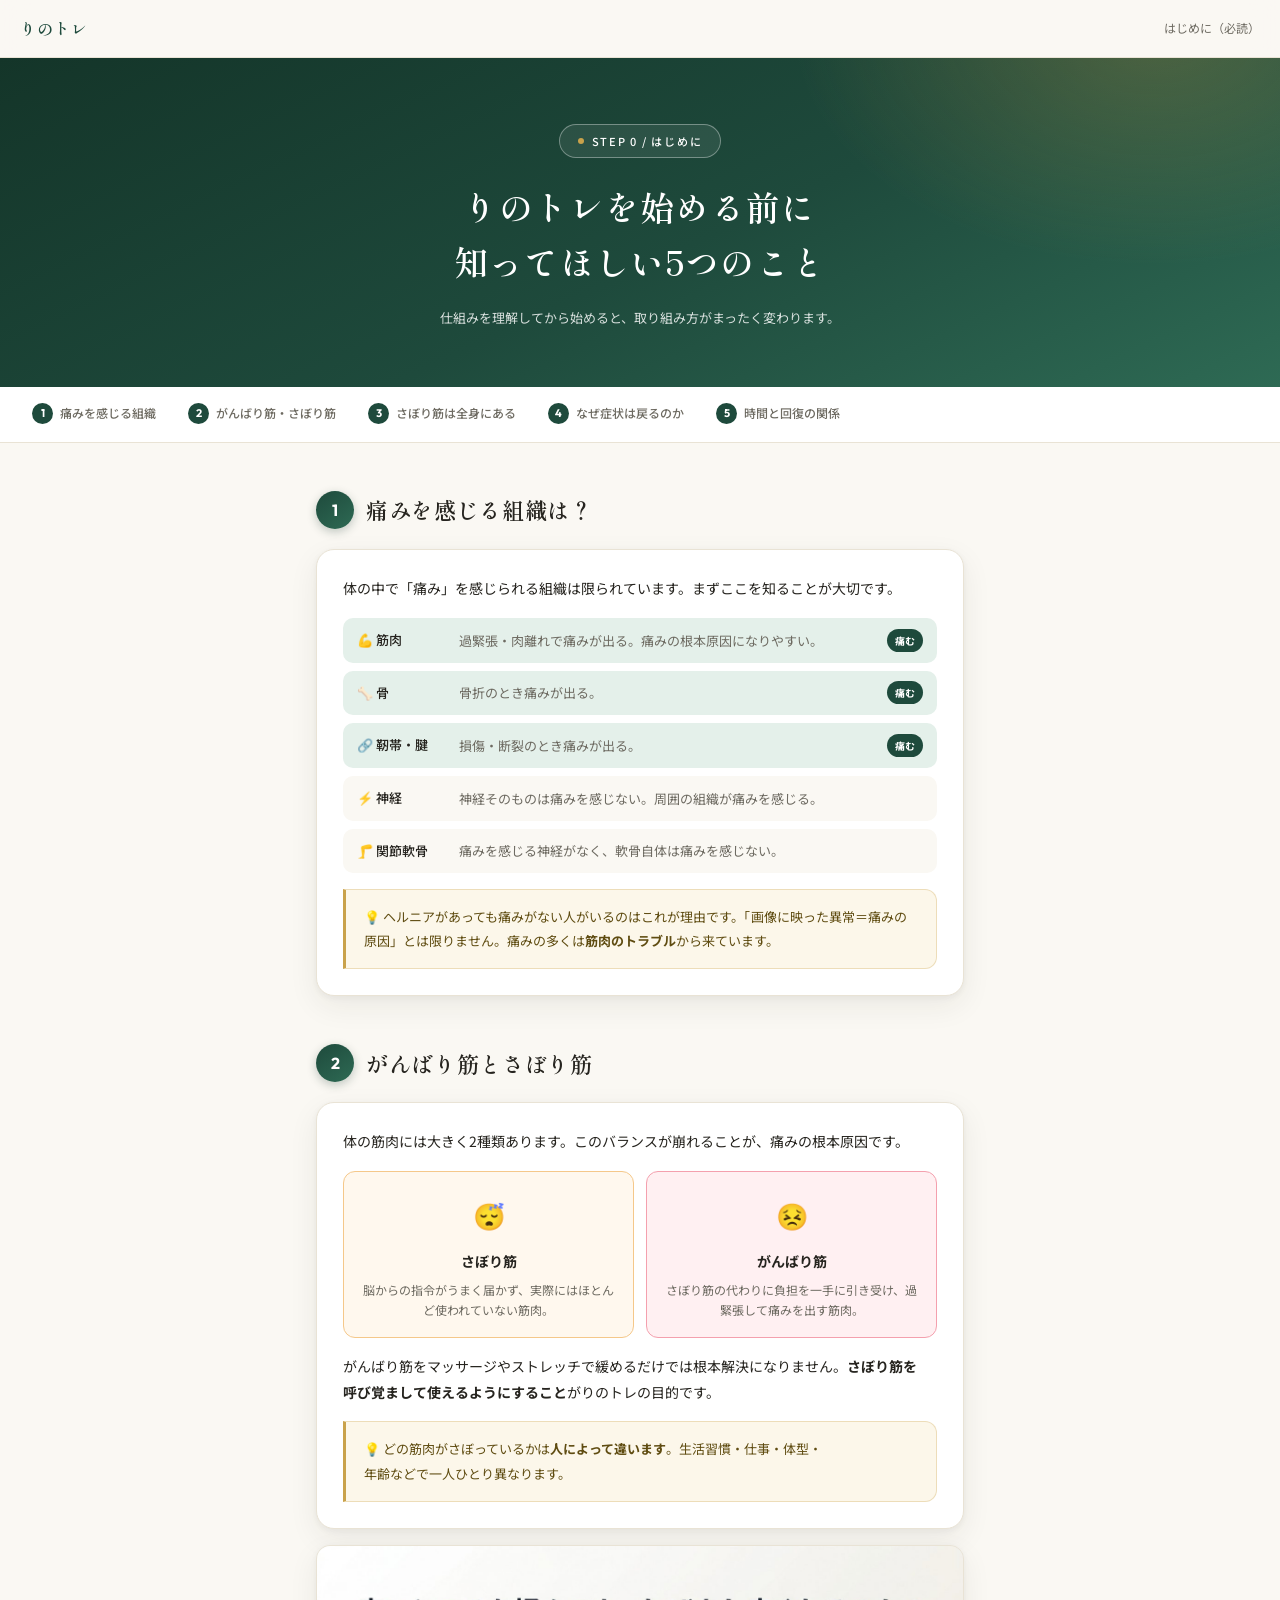
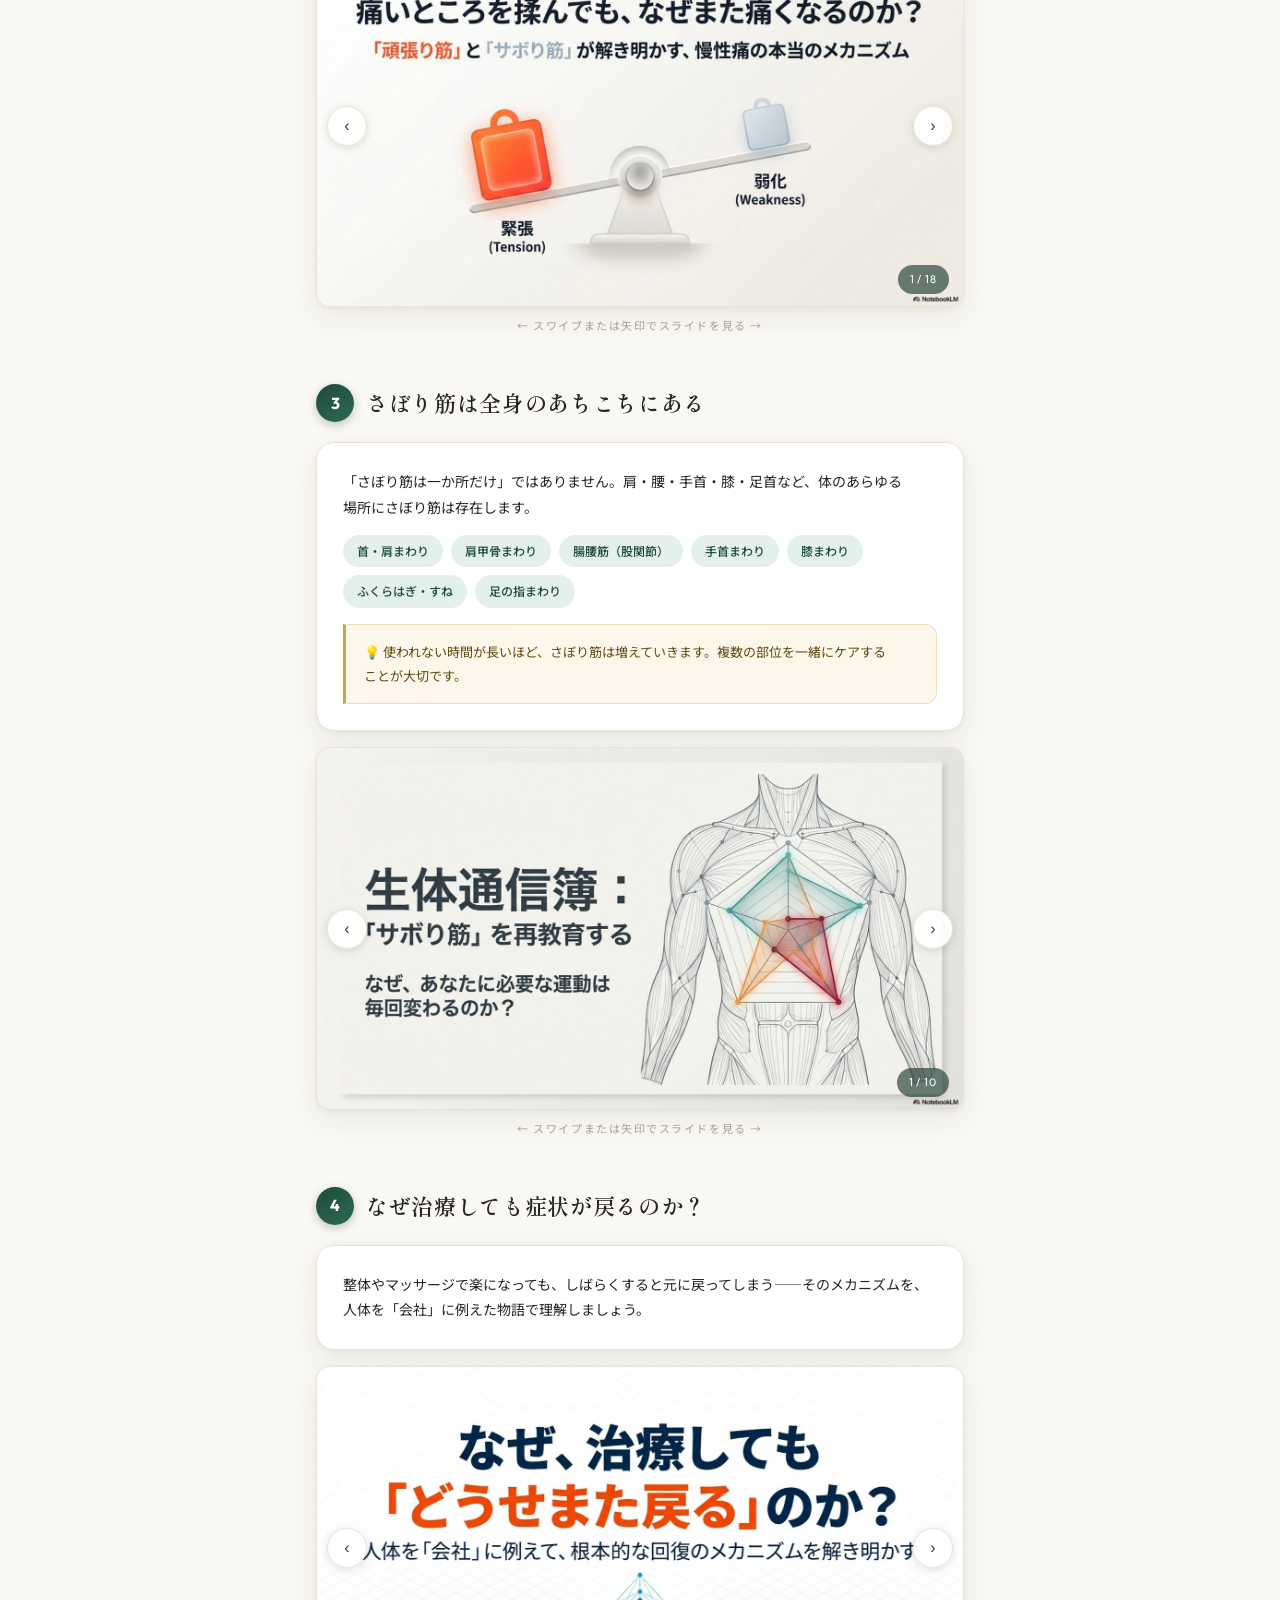
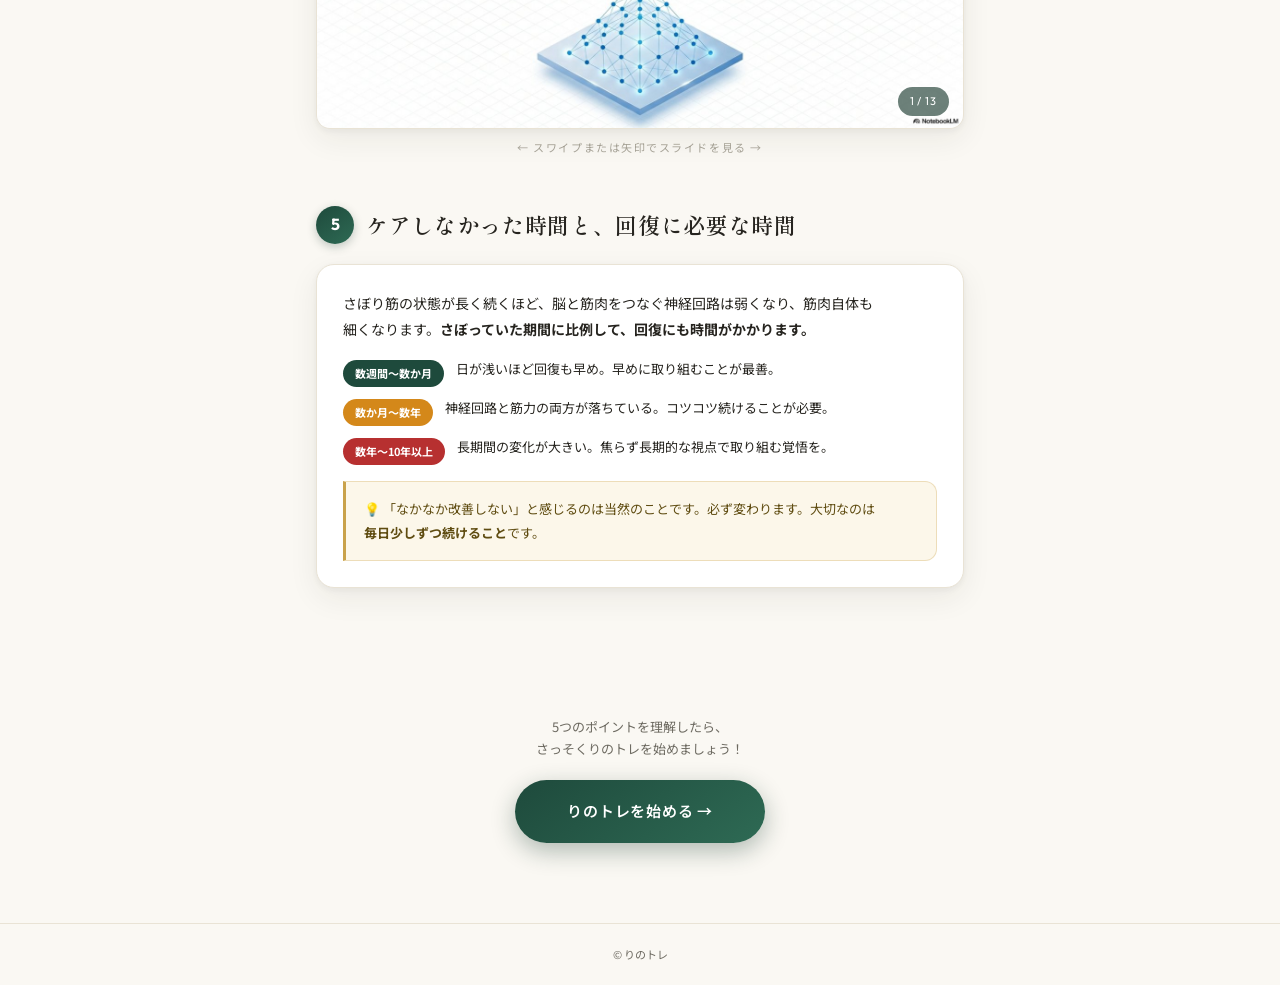
==== commit 0907af27: "change: 知識まとめを「テーマ別インデックス」に転換（要約をやめ原文へ誘導） - 知識まとめの要約カードを全廃し、症状・部位のテーマ索引に作り替え - 各テーマは毎日投稿ページ(?q=)へリンク" ====
--- a/index.html
+++ b/index.html
@@ -19,7 +19,7 @@
 <!-- ─── NAVBAR ─── -->
 <nav id="navbar">
   <div class="nav-inner">
-    <a href="#" class="nav-logo">
+    <a href="index.html" class="nav-logo">
       <img src="profile.jpg" alt="りのさん" class="nav-icon">
       <span><strong>りの@北海道の整体師</strong><small class="nav-logo-sub">認定作業療法士</small></span>
     </a>
@@ -27,14 +27,12 @@
       <span></span><span></span><span></span>
     </button>
     <ul class="nav-links" id="navLinks">
-      <li><a href="#message">りのの思い</a></li>
-      <li><a href="#shoulder">首・肩</a></li>
-      <li><a href="#back">腰・背中</a></li>
-      <li><a href="#hand">腕・肘・手</a></li>
-      <li><a href="#knee">太もも・膝</a></li>
-      <li><a href="#foot">脛・足</a></li>
-      <li><a href="#knowledge">知識まとめ</a></li>
-      <li><a href="#daily-posts">毎日投稿</a></li>
+      <li><a href="index.html" class="current">ホーム</a></li>
+      <li><a href="intro.html">はじめに</a></li>
+      <li><a href="exercises.html">りのトレ</a></li>
+      <li><a href="knowledge.html">知識まとめ</a></li>
+      <li><a href="posts.html">毎日投稿</a></li>
+      <li><a href="about.html">りのについて</a></li>
     </ul>
   </div>
 </nav>
@@ -54,11 +52,11 @@
       北海道の認定作業療法士・整体師「りの」が、毎日投稿し続けてきた身体の知識とオリジナル自主トレ（りのトレ）を、部位・症状ごとに整理しました。
     </p>
     <div class="hero-cats">
-      <a href="#shoulder" class="hero-cat hc-shoulder">🟢 首・肩</a>
-      <a href="#back"     class="hero-cat hc-back">🔵 腰・背中</a>
-      <a href="#hand"     class="hero-cat hc-hand">🟠 腕・肘・手</a>
-      <a href="#knee"     class="hero-cat hc-knee">🟡 太もも・膝</a>
-      <a href="#foot"     class="hero-cat hc-foot">🟣 脛・足</a>
+      <a href="exercises.html#shoulder" class="hero-cat hc-shoulder">🟢 首・肩</a>
+      <a href="exercises.html#back"     class="hero-cat hc-back">🔵 腰・背中</a>
+      <a href="exercises.html#hand"     class="hero-cat hc-hand">🟠 腕・肘・手</a>
+      <a href="exercises.html#knee"     class="hero-cat hc-knee">🟡 太もも・膝</a>
+      <a href="exercises.html#foot"     class="hero-cat hc-foot">🟣 脛・足</a>
     </div>
     <div class="hero-stats">
       <div class="hero-stat">
@@ -83,18 +81,6 @@
     </div>
   </div>
   <a href="#message" class="hero-scroll" aria-label="下へスクロール">SCROLL</a>
-</section>
-
-<!-- ─── SEARCH & FILTER ─── -->
-<section id="search-section">
-  <div class="container">
-    <div class="search-box">
-      <svg width="18" height="18" viewBox="0 0 24 24" fill="none" stroke="currentColor" stroke-width="2"><circle cx="11" cy="11" r="8"/><path d="m21 21-4.35-4.35"/></svg>
-      <input type="text" id="searchInput" placeholder="例：反り腰、腱鞘炎、膝、五十肩...">
-      <button id="searchClear" class="search-clear">✕</button>
-    </div>
-    <div class="search-result-info" id="searchResultInfo"></div>
-  </div>
 </section>
 
 <!-- ─── りのさんの思い ─── -->
@@ -172,1079 +158,64 @@
   </div>
 </section>
 
-<!-- ─── 始める前に ─── -->
-<section id="before-start" class="before-sec">
-  <div class="container">
-    <span class="section-tag">Before You Start</span>
-    <h2 class="section-title">りのトレを始める前に<br><em>大切な3つのこと</em></h2>
-    <p class="section-desc">
-      りのトレを正しく活用するために、まずこの3つを知っておいてください。
-    </p>
-
-    <!-- ① 姿勢タイプ -->
-    <div class="before-block">
-      <div class="before-num">01</div>
-      <h3 class="before-title">自分の姿勢タイプを知ろう</h3>
-      <p class="before-text">
-        姿勢にはタイプがあり、タイプによって「さぼり筋」が違います。
-        まず自分がどのタイプかを知ることが、正しいトレーニング選びの第一歩です。
-        がむしゃらに鍛えるのではなく、<strong>自分のタイプに合った運動</strong>を選ぶことが大切です。
-      </p>
-      <div class="posture-grid">
-        <div class="posture-card posture-maru">
-          <span class="posture-icon">🔵</span>
-          <p class="posture-name">まる腰（受け腰）</p>
-          <p class="posture-eg">長時間座り仕事・股関節・膝関節が曲がりがちな方</p>
-          <div class="posture-detail">
-            <span class="pd-label">さぼりやすい筋肉</span>
-            <span class="pd-val">腹横筋・内側ハムストリング</span>
-          </div>
-          <div class="posture-rec">おすすめ → <strong>涅槃（腹横筋トレーニング）</strong></div>
-        </div>
-        <div class="posture-card posture-sori">
-          <span class="posture-icon">🟡</span>
-          <p class="posture-name">反り腰</p>
-          <p class="posture-eg">腰が前に反りがちな方・妊娠・出産経験がある方</p>
-          <div class="posture-detail">
-            <span class="pd-label">さぼりやすい筋肉</span>
-            <span class="pd-val">腸腰筋・後脛骨筋・足内在筋</span>
-          </div>
-          <div class="posture-rec">おすすめ → <strong>すりすり（腸腰筋トレーニング）</strong></div>
-        </div>
-      </div>
-      <p class="posture-note">
-        ※ 上半身にも「まき肩・いかり肩」「手首の内まき・外まき」などタイプがあります。
-        どの部位も自分のタイプを意識しながら、自分に合ったトレーニングを選んでください。
-      </p>
-    </div>
-
-    <!-- ② 回復の過程 -->
-    <div class="before-block">
-      <div class="before-num">02</div>
-      <h3 class="before-title">症状は「波がありながら」改善していく</h3>
-      <p class="before-text">
-        症状の回復はS&P500のチャートと同じです。上がったり下がったりを繰り返しながら、
-        右肩上がりに改善していきます。一時的に悪くなる日があっても、
-        <strong>それは後退ではなく、回復の過程</strong>です。
-      </p>
-      <div class="recovery-visual">
-        <div class="rv-row">
-          <span class="rv-label-good">良</span>
-          <span class="rv-arrow">↑</span>
-        </div>
-        <div class="rv-chart">〜 ／＼／￣＼／￣￣＼／￣￣￣↗</div>
-        <div class="rv-row">
-          <span class="rv-label-bad">悪</span>
-          <span class="rv-timeline">── 時間経過 ──→</span>
-        </div>
-        <p class="rv-caption">波を繰り返しながら、右肩上がりに回復していく</p>
-      </div>
-      <div class="key-msg" style="margin-top:16px">
-        💡 <strong>整体 × 自主トレの継続がカギ。</strong>
-        一時的に楽になっても、さぼり筋のトレーニングを続けることで根本から改善していきます。
-        調子が悪い日もあきらめず継続してください。
-      </div>
-    </div>
-
-    <!-- ③ 継続 -->
-    <div class="before-block">
-      <div class="before-num">03</div>
-      <h3 class="before-title">正しいことをコツコツ毎日続けることが大切</h3>
-      <p class="before-text">
-        りのトレは「10秒×3回」で、毎日の生活に無理なく組み込めるように設計されています。
-        副業と同じで、最初は効果を感じにくくても、<strong>コツコツ続けた先に大きな変化が生まれます。</strong>
-        焦らず、まず「今日もできた」を積み重ねてください。
-      </p>
-      <div class="key-msg">
-        💡 <strong>ストレッチ＋さぼり筋トレが最適解。</strong>
-        ストレッチは一時的な効果はありますが、さぼり筋を鍛えなければ根本改善にはなりません。
-        りのトレ（さぼり筋トレ）＋ストレッチの組み合わせが最も効果的です。
-      </div>
-    </div>
-
-  </div>
-</section>
-
-<!-- ─── 注意事項 ─── -->
-<section class="warning-sec">
-  <div class="container">
-    <div class="warning-box">
-      <p class="warning-title">⚠️ ご確認ください</p>
-      <ul class="warning-list">
-        <li>トレーニング中・後に痛みが出る場合は、すぐに中止してください</li>
-        <li>症状が強い場合や不安がある場合は、必ず医療機関を受診してください</li>
-        <li>どんな運動でも、身体の反応を確認しながら慎重に行ってください</li>
-        <li>このページの情報は医学的な治療・診断を代替するものではありません</li>
-        <li>大きな病気が潜んでいる可能性もあるため、病院への定期受診をおすすめします</li>
-      </ul>
-    </div>
-  </div>
-</section>
-
-<!-- ─── STICKY CATEGORY NAV ─── -->
-<nav class="cat-nav" id="cat-nav">
-  <div class="cat-nav-inner">
-    <a href="#shoulder"  class="cat-link" data-id="shoulder">🟢 首・肩</a>
-    <a href="#back"      class="cat-link" data-id="back">🔵 腰・背中</a>
-    <a href="#hand"      class="cat-link" data-id="hand">🟠 腕・肘・手</a>
-    <a href="#knee"      class="cat-link" data-id="knee">🟡 太もも・膝</a>
-    <a href="#foot"      class="cat-link" data-id="foot">🟣 脛・足</a>
-    <a href="#knowledge" class="cat-link" data-id="knowledge">📚 知識まとめ</a>
-  </div>
-</nav>
-
-<!-- ══════════════════════════════
-     EXERCISE SECTIONS
-══════════════════════════════ -->
-
-<!-- ─── 首・肩 ─── -->
-<section id="shoulder" class="ex-sec" data-section-cat="shoulder">
-  <div class="container">
-    <div class="ex-sec-header">
-      <span class="cat-pill shoulder">🟢 首・肩</span>
-    </div>
-    <h2 class="ex-sec-title">首・肩のトラブル</h2>
-    <p class="ex-sec-sub">
-      肩こり・五十肩・首こり・巻き肩に。<br>
-      肩甲骨周りのインナーマッスルを整えます。
-    </p>
-
-    <div class="ex-cards">
-
-      <div class="ex-card" data-cat="shoulder" data-search="おばけ 肩 首 肩こり 首こり 五十肩 肩甲骨">
-        <div class="ex-card-body">
-          <p class="ex-name">おばけ<span class="ex-name-sub">肩・首まわりのトレーニング</span></p>
-          <div class="ex-tags">
-            <span class="ex-tag shoulder">肩こり</span>
-            <span class="ex-tag shoulder">首こり</span>
-            <span class="ex-tag shoulder">五十肩</span>
-          </div>
-          <p class="ex-desc">
-            A→B→Cの3ステップで行う肩・首まわりのトレーニング。<br>
-            右・左それぞれ行います。肩に力感を感じられるか確認しながら行ってください。
-          </p>
-        </div>
-        <div class="img-slider">
-          <div class="img-track" id="slider-obake">
-            <img src="upper/obake-a-r.png" alt="おばけ A 右">
-            <img src="upper/obake-a-l.png" alt="おばけ A 左">
-            <img src="upper/obake-b-r.png" alt="おばけ B 右">
-            <img src="upper/obake-b-l.png" alt="おばけ B 左">
-            <img src="upper/obake-c-r.png" alt="おばけ C 右">
-            <img src="upper/obake-c-l.png" alt="おばけ C 左">
-          </div>
-          <span class="img-count">6枚</span>
-        </div>
-        <p class="swipe-hint">← A→B→C の順にスワイプ →</p>
-      </div>
-
-      <div class="ex-card" data-cat="shoulder" data-search="つる 肩甲骨 肩こり 肩甲骨のこり 背中の張り">
-        <div class="ex-card-body">
-          <p class="ex-name">つる<span class="ex-name-sub">肩甲骨まわりのトレーニング</span></p>
-          <div class="ex-tags">
-            <span class="ex-tag shoulder">肩こり</span>
-            <span class="ex-tag shoulder">肩甲骨のこり</span>
-            <span class="ex-tag back">背中の張り</span>
-          </div>
-          <p class="ex-desc">
-            肩甲骨まわりを鍛える3ステップのトレーニング。<br>
-            肩甲骨が内側に引き寄せられる感覚を意識しながら行ってください。
-          </p>
-        </div>
-        <div class="img-slider">
-          <div class="img-track" id="slider-tsuru">
-            <img src="upper/tsuru-a-r.png" alt="つる A 右">
-            <img src="upper/tsuru-a-l.png" alt="つる A 左">
-            <img src="upper/tsuru-b-r.png" alt="つる B 右">
-            <img src="upper/tsuru-b-l.png" alt="つる B 左">
-            <img src="upper/tsuru-c-r.png" alt="つる C 右">
-            <img src="upper/tsuru-c-l.png" alt="つる C 左">
-          </div>
-          <span class="img-count">6枚</span>
-        </div>
-        <p class="swipe-hint">← A→B→C の順にスワイプ →</p>
-      </div>
-
-      <div class="ex-card" data-cat="shoulder" data-search="ふりそでぎゅー ふりそで 腕 肩こり 巻き肩 二の腕のたるみ 上腕">
-        <div class="ex-card-body">
-          <p class="ex-name">ふりそでぎゅー<span class="ex-name-sub">腕・肩のトレーニング</span></p>
-          <div class="ex-tags">
-            <span class="ex-tag shoulder">肩こり</span>
-            <span class="ex-tag shoulder">巻き肩</span>
-            <span class="ex-tag shoulder">二の腕のたるみ</span>
-          </div>
-          <p class="ex-desc">
-            腕・肩まわりを整えるトレーニング。<br>
-            「ふりそで」の部分（二の腕の裏）にしっかり力が入っているか確認しながら行ってください。
-          </p>
-        </div>
-        <div class="img-slider">
-          <div class="img-track" id="slider-furisode">
-            <img src="upper/furisode-r.png" alt="ふりそでぎゅー 右">
-            <img src="upper/furisode-l.png" alt="ふりそでぎゅー 左">
-            <img src="upper/furisode-r2.png" alt="ふりそでぎゅー（別アングル）">
-          </div>
-          <span class="img-count">3枚</span>
-        </div>
-        <p class="swipe-hint">← 右・左・アングル別 →</p>
-      </div>
-
-      <div class="ex-card" data-cat="shoulder" data-search="肩ぽわん 肩インナーマッスル 五十肩 肩こり 肩の動かしにくさ 肩関節周囲炎">
-        <div class="ex-card-body">
-          <p class="ex-name">肩ぽわん<span class="ex-name-sub">肩インナーマッスルのトレーニング</span></p>
-          <div class="ex-tags">
-            <span class="ex-tag shoulder">五十肩</span>
-            <span class="ex-tag shoulder">肩こり</span>
-            <span class="ex-tag shoulder">肩の動かしにくさ</span>
-          </div>
-          <p class="ex-desc">
-            五十肩（肩関節周囲炎）の改善に重要な肩インナーマッスルのトレーニング。<br>
-            手のひらの特定の点を押しながら行います。<br>
-            肩関節がスムーズに動くよう、じんわり意識しながら行ってください。
-          </p>
-        </div>
-        <div class="img-slider">
-          <div class="img-track" id="slider-katapown">
-            <img src="upper/katapown-r.png" alt="肩ぽわん 右">
-            <img src="upper/katapown-l.png" alt="肩ぽわん 左">
-          </div>
-          <span class="img-count">2枚</span>
-        </div>
-        <p class="swipe-hint">← 右・左 →</p>
-      </div>
-
-      <div class="ex-card" data-cat="shoulder" data-search="脇がち 脇 肩こり 脇まわりのこり 姿勢改善">
-        <div class="ex-card-body">
-          <p class="ex-name">脇がち<span class="ex-name-sub">脇・肩まわりのトレーニング</span></p>
-          <div class="ex-tags">
-            <span class="ex-tag shoulder">肩こり</span>
-            <span class="ex-tag shoulder">脇まわりのこり</span>
-            <span class="ex-tag shoulder">姿勢改善</span>
-          </div>
-          <p class="ex-desc">
-            脇・肩まわりを鍛えるトレーニング。<br>
-            脇の下から肩にかけて力が入っていることを確認しながら行ってください。
-          </p>
-        </div>
-        <div class="img-slider">
-          <div class="img-track" id="slider-wakigachi">
-            <img src="upper/wakigachi-r.png" alt="脇がち 右">
-            <img src="upper/wakigachi-l.png" alt="脇がち 左">
-          </div>
-          <span class="img-count">2枚</span>
-        </div>
-        <p class="swipe-hint">← 右・左 →</p>
-      </div>
-
-    </div>
-  </div>
-</section>
-
-<!-- ─── 腰・背中 ─── -->
-<section id="back" class="ex-sec" data-section-cat="back">
-  <div class="container">
-    <div class="ex-sec-header">
-      <span class="cat-pill back">🔵 腰・背中</span>
-    </div>
-    <h2 class="ex-sec-title">腰・背中のトラブル</h2>
-    <p class="ex-sec-sub">
-      腰痛・反り腰・丸腰・背中のこり・姿勢改善に。<br>
-      「さぼりやすい」腹横筋・腸腰筋・背中の筋肉を鍛えます。
-    </p>
-
-    <div class="ex-cards">
-
-      <div class="ex-card" data-cat="back" data-search="涅槃 ねはん 腹横筋 腰痛 丸腰 猫背腰 座っていると腰が痛い 膝の内側 脛の内側 排尿コントロール">
-        <div class="ex-card-body">
-          <p class="ex-name">涅槃（ねはん）<span class="ex-name-sub">腹横筋トレーニング</span></p>
-          <div class="ex-tags">
-            <span class="ex-tag back">腰痛</span>
-            <span class="ex-tag back">丸腰・猫背腰</span>
-            <span class="ex-tag back">座っていると腰が痛い</span>
-            <span class="ex-tag back">膝の内側の痛み</span>
-            <span class="ex-tag back">脛の内側の痛み</span>
-            <span class="ex-tag back">排尿コントロール</span>
-          </div>
-          <p class="ex-desc">
-            内臓の位置を正常に保ち、姿勢を支える「腹横筋」のトレーニング。<br>
-            丸腰（腰が丸くなって膝も曲がった姿勢）の方に特におすすめ。<br>
-            右・左それぞれ行います。股関節から腸骨にかけて力を感じればOK。<br>
-            太ももが上がらないように注意しながら行ってください。
-          </p>
-        </div>
-        <div class="img-slider">
-          <div class="img-track" id="slider-nehan">
-            <img src="upper/nehan-r-a.png" alt="涅槃 右 ステップA">
-            <img src="upper/nehan-r-b.png" alt="涅槃 右 ステップB">
-            <img src="upper/nehan-l-a.png" alt="涅槃 左 ステップA">
-            <img src="upper/nehan-l-b.png" alt="涅槃 左 ステップB">
-          </div>
-          <span class="img-count">4枚</span>
-        </div>
-        <p class="swipe-hint">← スワイプでステップを確認 →</p>
-      </div>
-
-      <div class="ex-card" data-cat="back" data-search="すりすり 腸腰筋 反り腰 腰痛 仙腸関節炎 胃下垂 膝の痛み 排尿">
-        <div class="ex-card-body">
-          <p class="ex-name">すりすり<span class="ex-name-sub">腸腰筋トレーニング</span></p>
-          <div class="ex-tags">
-            <span class="ex-tag back">反り腰</span>
-            <span class="ex-tag back">腰痛（仙腸関節炎）</span>
-            <span class="ex-tag back">胃下垂</span>
-            <span class="ex-tag knee">膝の痛み</span>
-            <span class="ex-tag back">排尿コントロール</span>
-          </div>
-          <p class="ex-desc">
-            腰骨から股関節をつなぐ大切な筋肉「腸腰筋」のトレーニング。<br>
-            反り腰の方・胃下垂の方に特に効果が期待できます。<br>
-            股関節の付け根に力感（使っている感じ）があればOK。<br>
-            太ももの前側や外側に力が入る場合は中止し、別の方法が必要です。
-          </p>
-        </div>
-        <div class="img-slider">
-          <div class="img-track" id="slider-surisuri">
-            <img src="lower/surisuri-r.png" alt="すりすり 右">
-            <img src="lower/surisuri-l.png" alt="すりすり 左">
-          </div>
-          <span class="img-count">2枚</span>
-        </div>
-        <p class="swipe-hint">← 右・左 →</p>
-      </div>
-
-      <div class="ex-card" data-cat="back" data-search="背中きゅん 背中 筋肉 背中のこり 猫背 巻き肩 姿勢改善">
-        <div class="ex-card-body">
-          <p class="ex-name">背中きゅん<span class="ex-name-sub">背中の筋肉トレーニング</span></p>
-          <div class="ex-tags">
-            <span class="ex-tag back">背中のこり</span>
-            <span class="ex-tag back">猫背・巻き肩</span>
-            <span class="ex-tag back">姿勢改善</span>
-          </div>
-          <p class="ex-desc">
-            背中の筋肉を鍛える「上部」「下部」の2段階トレーニング。<br>
-            猫背・巻き肩・姿勢づくりに役立ちます。<br>
-            背中がきゅっと縮まる感覚を意識しながら行ってください。
-          </p>
-        </div>
-        <div class="img-slider">
-          <div class="img-track" id="slider-senakakyun">
-            <img src="upper/senakakyun-top-r.png" alt="背中きゅん 上 右">
-            <img src="upper/senakakyun-top-l.png" alt="背中きゅん 上 左">
-            <img src="upper/senakakyun-bot-r.png" alt="背中きゅん 下 右">
-            <img src="upper/senakakyun-bot-l.png" alt="背中きゅん 下 左">
-          </div>
-          <span class="img-count">4枚</span>
-        </div>
-        <p class="swipe-hint">← 上部→下部 / 右→左 スワイプ →</p>
-      </div>
-
-    </div>
-  </div>
-</section>
-
-<!-- ─── 腕・肘・手 ─── -->
-<section id="hand" class="ex-sec" data-section-cat="hand">
-  <div class="container">
-    <div class="ex-sec-header">
-      <span class="cat-pill hand">🟠 腕・肘・手</span>
-    </div>
-    <h2 class="ex-sec-title">腕・肘・手のトラブル</h2>
-    <p class="ex-sec-sub">
-      腱鞘炎・へバーデン結節・ブシャール結節・テニス肘・ゴルフ肘に。<br>
-      手の中の土台になる筋肉（手内在筋）を整えます。<br>
-      ※ 手首・指のトラブルは、肩や肩甲骨に原因があることも多いです。
-    </p>
-
-    <div class="ex-cards">
-
-      <div class="ex-card" data-cat="hand" data-search="小指ぎゅー 手内在筋 手首 腱鞘炎 肘の内側 ゴルフ肘 肩こり 首こり 末端冷え性">
-        <div class="ex-card-body">
-          <p class="ex-name">小指ぎゅー<span class="ex-name-sub">手内在筋・手首（小指側）のトレーニング</span></p>
-          <div class="ex-tags">
-            <span class="ex-tag hand">腱鞘炎</span>
-            <span class="ex-tag hand">肘の内側の痛み（ゴルフ肘）</span>
-            <span class="ex-tag shoulder">肩こり・首こり</span>
-            <span class="ex-tag hand">手首の痛み</span>
-            <span class="ex-tag hand">末端冷え性（小指側）</span>
-          </div>
-          <p class="ex-desc">
-            小指・薬指を使って手内在筋を鍛えるトレーニング。<br>
-            腱鞘炎の再発防止・肘の内側の痛み（ゴルフ肘）・肩こり・首こりにも効果が期待できます。<br>
-            小指側の手首から肘にかけて力感を感じればOK。
-          </p>
-        </div>
-        <div class="img-slider">
-          <div class="img-track" id="slider-kogyu">
-            <img src="upper/kogyu-r.png" alt="小指ぎゅー 右">
-            <img src="upper/kogyu-l.png" alt="小指ぎゅー 左">
-          </div>
-          <span class="img-count">2枚</span>
-        </div>
-        <p class="swipe-hint">← 右・左 →</p>
-      </div>
-
-      <div class="ex-card" data-cat="hand" data-search="親指ギュー 手内在筋 手首 腱鞘炎 ヘバーデン結節 ブシャール結節 テニス肘 肘の外側 末端冷え性">
-        <div class="ex-card-body">
-          <p class="ex-name">親指ギュー<span class="ex-name-sub">手内在筋・手首（親指側）のトレーニング</span></p>
-          <div class="ex-tags">
-            <span class="ex-tag hand">腱鞘炎</span>
-            <span class="ex-tag hand">ヘバーデン結節</span>
-            <span class="ex-tag hand">ブシャール結節</span>
-            <span class="ex-tag hand">肘の外側の痛み（テニス肘）</span>
-            <span class="ex-tag hand">末端冷え性（親指側）</span>
-          </div>
-          <p class="ex-desc">
-            親指・人差し指・中指を使って手内在筋を鍛えるトレーニング。<br>
-            指先の負担を減らし、手の土台となる筋肉をしっかり使います。<br>
-            地味な運動ですが、指や手首の痛みがある方にぜひ。<br>
-            親指側の手首から肘にかけて力感を感じればOK。
-          </p>
-        </div>
-        <div class="img-slider">
-          <div class="img-track" id="slider-oyagyu">
-            <img src="upper/oyagyu-r.png" alt="親指ギュー 右">
-            <img src="upper/oyagyu-l.png" alt="親指ぎゅー 左">
-          </div>
-          <span class="img-count">2枚</span>
-        </div>
-        <p class="swipe-hint">← 右・左 →</p>
-      </div>
-
-    </div>
-  </div>
-</section>
-
-<!-- ─── 太もも・膝 ─── -->
-<section id="knee" class="ex-sec" data-section-cat="knee">
-  <div class="container">
-    <div class="ex-sec-header">
-      <span class="cat-pill knee">🟡 太もも・膝</span>
-    </div>
-    <h2 class="ex-sec-title">太もも・膝のトラブル</h2>
-    <p class="ex-sec-sub">
-      膝の痛み・膝の内側の痛み・太ももの張りに。<br>
-      膝まわりの「さぼり筋」を鍛えることで、がんばり筋の負担を軽減します。
-    </p>
-
-    <div class="ex-cards">
-
-      <div class="ex-card" data-cat="knee" data-search="膝かっくん 膝 膝の痛み 膝の曲げ伸ばし 階段 腸腰筋">
-        <div class="ex-card-body">
-          <p class="ex-name">膝かっくん<span class="ex-name-sub">膝まわりのトレーニング</span></p>
-          <div class="ex-tags">
-            <span class="ex-tag knee">膝の痛み</span>
-            <span class="ex-tag knee">膝の曲げ伸ばしが辛い</span>
-            <span class="ex-tag knee">階段の昇降が辛い</span>
-          </div>
-          <p class="ex-desc">
-            椅子に座った状態で行う膝まわりのトレーニング。<br>
-            膝の付け根の内側・腸腰筋を意識しながら行います。<br>
-            つま先は正面に向くよう注意してください。
-          </p>
-        </div>
-        <div class="img-slider">
-          <div class="img-track" id="slider-hizakkakkun">
-            <img src="lower/hizakkakkun-r.png" alt="膝かっくん 右">
-            <img src="lower/hizakkakkun-l.png" alt="膝かっくん 左">
-          </div>
-          <span class="img-count">2枚</span>
-        </div>
-        <p class="swipe-hint">← 右・左 →</p>
-      </div>
-
-      <div class="ex-card" data-cat="knee" data-search="内ももぎゅー 内転筋 膝の内側の痛み 内もものたるみ O脚">
-        <div class="ex-card-body">
-          <p class="ex-name">内ももぎゅー<span class="ex-name-sub">内転筋のトレーニング</span></p>
-          <div class="ex-tags">
-            <span class="ex-tag knee">膝の内側の痛み</span>
-            <span class="ex-tag knee">内もものたるみ</span>
-            <span class="ex-tag knee">O脚</span>
-          </div>
-          <p class="ex-desc">
-            内ももの筋肉（内転筋）を鍛えるトレーニング。<br>
-            膝の内側にしっかり力が入っていることを確認しながら行ってください。
-          </p>
-        </div>
-        <div class="img-slider">
-          <div class="img-track" id="slider-uchimomo">
-            <img src="lower/uchimomo-r.png" alt="内ももぎゅー 右">
-            <img src="lower/uchimomo-l.png" alt="内ももぎゅー 左">
-          </div>
-          <span class="img-count">2枚</span>
-        </div>
-        <p class="swipe-hint">← 右・左 →</p>
-      </div>
-
-    </div>
-  </div>
-</section>
-
-<!-- ─── 脛・足 ─── -->
-<section id="foot" class="ex-sec" data-section-cat="foot">
-  <div class="container">
-    <div class="ex-sec-header">
-      <span class="cat-pill foot">🟣 脛・ふくらはぎ・足</span>
-    </div>
-    <h2 class="ex-sec-title">脛・ふくらはぎ・足のトラブル</h2>
-    <p class="ex-sec-sub">
-      こむら返り・ふくらはぎのこり・外反母趾・足先の冷えに。<br>
-      脛（スネ）の外側・内側の筋肉と足指の筋肉を整えます。
-    </p>
-
-    <div class="ex-cards">
-
-      <div class="ex-card" data-cat="foot" data-search="スネ夫 脛 スネ ふくらはぎのこり こむら返り 脛の痛み むくみ">
-        <div class="ex-card-body">
-          <p class="ex-name">スネ夫<span class="ex-name-sub">脛（スネ）の筋肉トレーニング</span></p>
-          <div class="ex-tags">
-            <span class="ex-tag foot">ふくらはぎのこり</span>
-            <span class="ex-tag foot">こむら返り</span>
-            <span class="ex-tag foot">脛の痛み</span>
-            <span class="ex-tag foot">むくみ</span>
-          </div>
-          <p class="ex-desc">
-            「スネの外側（内）・内側（外）」の筋肉を鍛えるトレーニング。<br>
-            ふくらはぎが硬くなる・こむら返りが起きる本当の原因は、脛の筋肉が上手に働かないから。<br>
-            踵上げだけでは改善しない方に試してほしいトレーニングです。<br>
-            内側・外側それぞれ右・左で行います（計4パターン）。
-          </p>
-        </div>
-        <div class="img-slider">
-          <div class="img-track" id="slider-suneo">
-            <img src="lower/suneo-in-r.png" alt="スネ夫 内側 右">
-            <img src="lower/suneo-out-r.png" alt="スネ夫 外側 右">
-            <img src="lower/suneo-in-l.png" alt="スネ夫 内側 左">
-            <img src="lower/suneo-out-l.png" alt="スネ夫 外側 左">
-          </div>
-          <span class="img-count">4枚</span>
-        </div>
-        <p class="swipe-hint">← 内側→外側 / 右→左 スワイプ →</p>
-      </div>
-
-      <div class="ex-card" data-cat="foot" data-search="足親指ぎゅー 足指 足裏 外反母趾 足先の冷え 反り腰">
-        <div class="ex-card-body">
-          <p class="ex-name">足親指ぎゅー<span class="ex-name-sub">足指・足裏（親指側）のトレーニング</span></p>
-          <div class="ex-tags">
-            <span class="ex-tag foot">外反母趾</span>
-            <span class="ex-tag foot">足先の冷え</span>
-            <span class="ex-tag back">反り腰</span>
-          </div>
-          <p class="ex-desc">
-            親指・人差し指・中指と足裏（付け根の親指側）を意識したトレーニング。<br>
-            外反母趾の方は、タオルを指の間に挟んで行うとより効果的です。<br>
-            足の付け根を意識してグリップする感覚を大切に。
-          </p>
-        </div>
-        <div class="img-slider">
-          <div class="img-track" id="slider-ashioya">
-            <img src="lower/ashioya-r.png" alt="足親指ぎゅー 右">
-            <img src="lower/ashioya-l.png" alt="足親指ぎゅー 左">
-          </div>
-          <span class="img-count">2枚</span>
-        </div>
-        <p class="swipe-hint">← 右・左 →</p>
-      </div>
-
-      <div class="ex-card" data-cat="foot" data-search="足小指ぎゅー 足指 足裏 冷え むくみ 小指 薬指 末端冷え症">
-        <div class="ex-card-body">
-          <p class="ex-name">足小指ぎゅー<span class="ex-name-sub">足指・足裏（小指側）のトレーニング</span></p>
-          <div class="ex-tags">
-            <span class="ex-tag foot">足先の冷え</span>
-            <span class="ex-tag foot">小指・薬指のトラブル</span>
-            <span class="ex-tag foot">むくみ</span>
-          </div>
-          <p class="ex-desc">
-            小指・薬指と足裏（付け根の小指側）を意識したトレーニング。<br>
-            負荷が少ない方は、自分の手で付け根を押さえながら行うのもおすすめ。<br>
-            足先の末端冷え症の改善に特に効果が期待できます。
-          </p>
-        </div>
-        <div class="img-slider">
-          <div class="img-track" id="slider-ashiko">
-            <img src="lower/ashiko-r.png" alt="足小指ぎゅー 右">
-            <img src="lower/ashiko-l.png" alt="足小指ぎゅー 左">
-          </div>
-          <span class="img-count">2枚</span>
-        </div>
-        <p class="swipe-hint">← 右・左 →</p>
-      </div>
-
-    </div>
-  </div>
-</section>
-
-<!-- ─── 知識ライブラリ ─── -->
-<section id="knowledge" class="knowledge-sec">
-  <div class="container">
-    <span class="section-tag">Knowledge Library</span>
-    <h2 class="section-title">りのの知識まとめ</h2>
-    <p class="section-desc">
-      約2年間・300回以上の毎日投稿から、身体の大切な知識をテーマ別に整理しました。<br>
-      気になるテーマをタップして読んでみてください。
-    </p>
-    <span class="k-count-badge">📚 300回以上の投稿から厳選</span>
-
-    <div class="k-cat-nav">
-      <div class="k-cat-card" data-kcat="basics" style="--kcat-c: var(--primary); --kcat-bg: var(--primary-lt);">
-        <button class="k-cat-card-btn" type="button">
-          <span class="k-cat-card-icon">🌟</span>
-          <span class="k-cat-card-label">基礎・全般</span>
-          <span class="k-cat-card-count">8件</span>
-        </button>
-        <ul class="k-cat-submenu">
-          <li><a href="#k-pain">痛みのしくみ（基礎知識）</a></li>
-          <li><a href="#k-stretch">ストレッチの正しい知識</a></li>
-          <li><a href="#k-clinic">整体院・整骨院の正しい選び方</a></li>
-          <li><a href="#k-image">運動イメージの効果</a></li>
-          <li><a href="#k-flexibility">関節の柔らかさと筋力の関係</a></li>
-          <li><a href="#k-massage">強いマッサージは必要か？</a></li>
-          <li><a href="#k-habit">自主トレを続けるための習慣化</a></li>
-          <li><a href="#k-weather">天候・気圧と痛みの関係</a></li>
-        </ul>
-      </div>
-      <div class="k-cat-card" data-kcat="shoulder" style="--kcat-c: var(--shoulder-c); --kcat-bg: var(--shoulder-lt);">
-        <button class="k-cat-card-btn" type="button">
-          <span class="k-cat-card-icon">🟢</span>
-          <span class="k-cat-card-label">首・肩</span>
-          <span class="k-cat-card-count">2件</span>
-        </button>
-        <ul class="k-cat-submenu">
-          <li><a href="#k-frozen-shoulder">五十肩・肩の拘縮</a></li>
-          <li><a href="#k-stoop">猫背・いかり肩</a></li>
-        </ul>
-      </div>
-      <div class="k-cat-card" data-kcat="back" style="--kcat-c: var(--back-c); --kcat-bg: var(--back-lt);">
-        <button class="k-cat-card-btn" type="button">
-          <span class="k-cat-card-icon">🔵</span>
-          <span class="k-cat-card-label">腰・背中</span>
-          <span class="k-cat-card-count">1件</span>
-        </button>
-        <ul class="k-cat-submenu">
-          <li><a href="#k-back-pain">腰痛・丸腰・反り腰・ぎっくり腰</a></li>
-        </ul>
-      </div>
-      <div class="k-cat-card" data-kcat="hand" style="--kcat-c: var(--hand-c); --kcat-bg: var(--hand-lt);">
-        <button class="k-cat-card-btn" type="button">
-          <span class="k-cat-card-icon">🟠</span>
-          <span class="k-cat-card-label">腕・肘・手</span>
-          <span class="k-cat-card-count">3件</span>
-        </button>
-        <ul class="k-cat-submenu">
-          <li><a href="#k-tendinitis">腱鞘炎・手首・指のトラブル</a></li>
-          <li><a href="#k-elbow">テニス肘・ゴルフ肘・野球肘</a></li>
-          <li><a href="#k-bottle">握力があるのにペットボトルが開けられない問題</a></li>
-        </ul>
-      </div>
-      <div class="k-cat-card" data-kcat="knee" style="--kcat-c: var(--knee-c); --kcat-bg: var(--knee-lt);">
-        <button class="k-cat-card-btn" type="button">
-          <span class="k-cat-card-icon">🟡</span>
-          <span class="k-cat-card-label">太もも・膝</span>
-          <span class="k-cat-card-count">1件</span>
-        </button>
-        <ul class="k-cat-submenu">
-          <li><a href="#k-knee">膝のトラブル・膝の裏の痛み</a></li>
-        </ul>
-      </div>
-      <div class="k-cat-card" data-kcat="foot" style="--kcat-c: var(--foot-c); --kcat-bg: var(--foot-lt);">
-        <button class="k-cat-card-btn" type="button">
-          <span class="k-cat-card-icon">🟣</span>
-          <span class="k-cat-card-label">脛・足</span>
-          <span class="k-cat-card-count">3件</span>
-        </button>
-        <ul class="k-cat-submenu">
-          <li><a href="#k-calf">ふくらはぎ・こむら返り・踵上げ</a></li>
-          <li><a href="#k-cold-feet">足先の冷え・外反母趾</a></li>
-          <li><a href="#k-achilles">アキレス腱のトラブル</a></li>
-        </ul>
-      </div>
-    </div>
-
-    <div class="k-accordion">
-      <h3 class="k-group-heading" id="kgroup-basics" data-kcat="basics">
-        <span class="k-group-icon">🌟</span><span class="k-group-label">基礎・全般</span>
-      </h3>
-      <details class="k-item" id="k-pain" data-kcat="basics">
-      <summary>
-        <span class="k-icon">🔬</span>
-        <span class="k-label">痛みのしくみ（基礎知識）</span>
-        <span class="k-no">1〜10回目</span>
-      </summary>
-      <div class="k-body">
-        <ul class="k-points">
-          <li class="k-point"><strong>痛みを感じる組織：</strong>骨・皮膚・筋肉・靭帯・腱は痛みを感じる。関節軟骨と神経そのものは痛みを感じない。神経の周囲の組織が痛みを感じる。</li>
-          <li class="k-point"><strong>ヘルニアがあっても痛くない理由：</strong>痛みの原因が必ずしもヘルニアに限らない。筋肉のトラブル（さぼり筋・がんばり筋）が主因であれば、ヘルニアがあっても痛みは出ない。</li>
-          <li class="k-point"><strong>さぼり筋：</strong>本来働くべきなのに力が入らなくなった筋肉。人によって「どこがさぼり筋か」は違う。ここを鍛えることが根本改善の鍵。</li>
-          <li class="k-point"><strong>がんばり筋：</strong>さぼり筋の代わりに頑張りすぎて硬くなり、痛みや痺れを引き起こす。ストレッチ・マッサージは一時的な効果にとどまる。</li>
-          <li class="k-point"><strong>個人に合った運動が必要：</strong>「どんな人にも効く運動はない」（日本整形外科学会ガイドライン）。身体の使い方・生活・仕事・年齢などで、さぼり筋は全員違う。</li>
-        </ul>
-        <div class="k-quote">「痛みの原因は必ずしも、痛みのある部位とは限りません。右手首の腱鞘炎が、左肩のトラブルに起因することも大いにあります。」</div>
-        <span class="k-posts-tag">関連投稿：1〜10回目</span>
-      </div>
-      </details>
-
-      <details class="k-item" id="k-stretch" data-kcat="basics">
-      <summary>
-        <span class="k-icon">💆</span>
-        <span class="k-label">ストレッチの正しい知識</span>
-        <span class="k-no">52〜57回目</span>
-      </summary>
-      <div class="k-body">
-        <ul class="k-points">
-          <li class="k-point"><strong>静的ストレッチ（ゆっくり伸ばす）：</strong>運動前に行うと筋力が約5%低下し、パフォーマンスが落ちる。運動後に行うのがベスト（10秒以上・痛気持ち程度）。</li>
-          <li class="k-point"><strong>動的ストレッチ（ラジオ体操など）：</strong>運動前に行うと効果的。心拍数・血流量を上げ、身体を温める。</li>
-          <li class="k-point"><strong>伸ばしすぎの危険：</strong>筋肉の「ばね（サルコメア）」が伸びすぎると力が出にくくなる。筋繊維・膜が傷つくことも。</li>
-          <li class="k-point"><strong>ストレッチ否定派ではない：</strong>さぼり筋トレーニングと組み合わせることで最大の効果が出る。順番と目的が大切。</li>
-        </ul>
-        <span class="k-posts-tag">関連投稿：52〜57回目</span>
-      </div>
-      </details>
-
-      <details class="k-item" id="k-clinic" data-kcat="basics">
-      <summary>
-        <span class="k-icon">🏥</span>
-        <span class="k-label">整体院・整骨院の正しい選び方</span>
-        <span class="k-no">60〜66・78〜83回目</span>
-      </summary>
-      <div class="k-body">
-        <ul class="k-points">
-          <li class="k-point"><strong>整体院と整骨院の違い：</strong>整骨院は柔道整復師（国家資格）が開業。急性のケガ（捻挫・打撲）が保険適用。慢性的な腰痛・肩こりは保険外。整体院は民間資格または無資格でも可。</li>
-          <li class="k-point"><strong>良い整体院の見分け方：</strong>①施術前後で評価をしてくれる ②自主トレを教えてくれる ③丁寧に初回問診をしてくれる ④自己研鑽をしている ⑤6,000円以上が目安。</li>
-          <li class="k-point"><strong>もみほぐしとの違い：</strong>もみほぐし・リラクゼーションは「リラックス目的」。身体の不調改善が目的なら、しっかり評価をしてくれる整体院へ。</li>
-          <li class="k-point"><strong>昔の怪我が影響する：</strong>若い頃の骨折・捻挫が、長年にわたって身体のバランスに影響することがある。初回問診でしっかり話せる場所を選ぼう。</li>
-        </ul>
-        <span class="k-posts-tag">関連投稿：60〜66・78〜83回目</span>
-      </div>
-      </details>
-
-      <details class="k-item" id="k-image" data-kcat="basics">
-      <summary>
-        <span class="k-icon">🧠</span>
-        <span class="k-label">運動イメージの効果</span>
-        <span class="k-no">45〜48回目</span>
-      </summary>
-      <div class="k-body">
-        <ul class="k-points">
-          <li class="k-point"><strong>イメージするだけで筋力が上がる：</strong>2014年の研究：4週間ギプス固定しても、運動イメージ訓練をすると筋力低下が50%軽減された。</li>
-          <li class="k-point"><strong>イメージトレーニングの効果：</strong>実際の筋トレ群の約半分の効果（筋力13.5%増加）が、イメージだけで得られた。</li>
-          <li class="k-point"><strong>りのトレへの応用：</strong>「どこに力が入っているか（力感）」を意識しながら行うことで、効果が大幅にアップする。「ながら運動」より、しっかり頭も使う。</li>
-        </ul>
-        <span class="k-posts-tag">関連投稿：45〜48回目</span>
-      </div>
-      </details>
-
-      <details class="k-item" id="k-flexibility" data-kcat="basics">
-      <summary>
-        <span class="k-icon">💪</span>
-        <span class="k-label">関節の柔らかさと筋力の関係</span>
-        <span class="k-no">154〜159回目</span>
-      </summary>
-      <div class="k-body">
-        <ul class="k-points">
-          <li class="k-point"><strong>「関節は柔らかい方が良い」は正しくない：</strong>柔らかすぎる関節は不安定で、逆にトラブルの原因になることがある。</li>
-          <li class="k-point"><strong>問題は「動きの質」：</strong>ただ柔らかいだけでなく、関節を安定させる筋力も必要。ストレッチだけで柔軟性を上げても、支える筋肉がないと悪化することも。</li>
-          <li class="k-point"><strong>りのトレを行った後に筋力テスト：</strong>施術後に筋力が落ちたら、やり方を見直す必要がある。</li>
-        </ul>
-        <span class="k-posts-tag">関連投稿：154〜159回目</span>
-      </div>
-      </details>
-
-      <details class="k-item" id="k-massage" data-kcat="basics">
-      <summary>
-        <span class="k-icon">⚡</span>
-        <span class="k-label">強いマッサージは必要か？</span>
-        <span class="k-no">170〜172回目</span>
-      </summary>
-      <div class="k-body">
-        <ul class="k-points">
-          <li class="k-point"><strong>アルント＝シュルツの刺激法則：</strong>弱い刺激は身体の働きを高め、強すぎる刺激は逆に働きを下げる。刺激には最適な強さがある。</li>
-          <li class="k-point"><strong>「ゴリゴリ揉まれて気持ちいい」の落とし穴：</strong>がんばり筋もさぼり筋も全部を緩ませると、身体が支えられなくなることがある。特に筋力が少ない方・華奢な方・女性に多い。</li>
-          <li class="k-point"><strong>りのが揉まない理由：</strong>「適切な筋肉がちゃんと働くようにすれば、いつも硬くなっている場所は自然と緩む」という考え方。</li>
-        </ul>
-        <span class="k-posts-tag">関連投稿：170〜172回目</span>
-      </div>
-      </details>
-
-      <details class="k-item" id="k-habit" data-kcat="basics">
-      <summary>
-        <span class="k-icon">🔁</span>
-        <span class="k-label">自主トレを続けるための習慣化</span>
-        <span class="k-no">183〜186回目</span>
-      </summary>
-      <div class="k-body">
-        <ul class="k-points">
-          <li class="k-point"><strong>続かない本当の理由：</strong>脳の「やる気スイッチ（側坐核）」は、動き始めてから活性化する。「やる気が出てから始める」は逆効果。</li>
-          <li class="k-point"><strong>習慣化のコツ：</strong>①計画する ②面倒でもとにかく始める ③小さなご褒美を作る。無意識にできるまでには平均66日かかると言われている。</li>
-          <li class="k-point"><strong>りのトレの続け方：</strong>「10秒×3回」のシンプルさが続くための設計。まずは「できた！」を積み重ねることが大切。</li>
-        </ul>
-        <span class="k-posts-tag">関連投稿：183〜186回目</span>
-      </div>
-      </details>
-
-      <details class="k-item" id="k-weather" data-kcat="basics">
-      <summary>
-        <span class="k-icon">🌧</span>
-        <span class="k-label">天候・気圧と痛みの関係</span>
-        <span class="k-no">141〜144回目</span>
-      </summary>
-      <div class="k-body">
-        <ul class="k-points">
-          <li class="k-point"><strong>なぜ雨の日に痛むか：</strong>気圧が下がると、体内の組織が膨張して神経を圧迫する。これが痛みのシグナルを強める。</li>
-          <li class="k-point"><strong>全員が痛くなるわけではない理由：</strong>痛みの感じやすさは、その人の「神経システムの敏感さ」によって異なる。日頃から身体が整っていると影響を受けにくい。</li>
-          <li class="k-point"><strong>脳卒中の方が特に影響を受けやすい理由：</strong>神経回路の変化により、感覚信号の処理が変わっているため。</li>
-        </ul>
-        <span class="k-posts-tag">関連投稿：141〜144回目</span>
-      </div>
-      </details>
-
-      <h3 class="k-group-heading" id="kgroup-shoulder" data-kcat="shoulder">
-        <span class="k-group-icon">🟢</span><span class="k-group-label">首・肩</span>
-      </h3>
-      <details class="k-item" id="k-frozen-shoulder" data-kcat="shoulder">
-      <summary>
-        <span class="k-icon">🟢</span>
-        <span class="k-label">五十肩・肩の拘縮</span>
-        <span class="k-no">35〜40・177〜181回目</span>
-      </summary>
-      <div class="k-body">
-        <ul class="k-points">
-          <li class="k-point"><strong>五十肩とは：</strong>肩関節周囲炎。靭帯・腱板・関節の袋が炎症・線維化を起こす。40〜60代に多い。「治った」と思っても再発することがある。</li>
-          <li class="k-point"><strong>なぜ痛みが出るか：</strong>肩関節のインナーマッスルが上手に働かず、骨がスムーズに動かないため。腕を上げるときに「ガッ」とぶつかるように痛む。</li>
-          <li class="k-point"><strong>拘縮：</strong>関節が固まってしまった状態。役割をもつ靭帯が炎症・肥厚することで起こる。</li>
-          <li class="k-point"><strong>大切なインナーマッスル：</strong>肩甲下筋（回旋筋腱板の一つ）と上腕三頭筋。</li>
-        </ul>
-        <span class="k-posts-tag">関連投稿：35〜40・177〜181回目</span>
-      </div>
-      </details>
-
-      <details class="k-item" id="k-stoop" data-kcat="shoulder">
-      <summary>
-        <span class="k-icon">🟢</span>
-        <span class="k-label">猫背・いかり肩</span>
-        <span class="k-no">215〜230回目</span>
-      </summary>
-      <div class="k-body">
-        <ul class="k-points">
-          <li class="k-point"><strong>猫背の人がんばり筋：</strong>斜角筋（首〜肩）・小胸筋・大胸筋・腕の力こぶ（上腕二頭筋）・腕橈骨筋が硬くなりやすい。</li>
-          <li class="k-point"><strong>歩き方との関係：</strong>猫背の人は腕の振り方が崩れ、肩から先の動きが小さくなる。</li>
-          <li class="k-point"><strong>チェック方法：</strong>肩関節の動きを確認する（腕を前・横・後ろに上げて可動域を確認）。</li>
-          <li class="k-point"><strong>良い姿勢を意識する必要はある？：</strong>無理に「良い姿勢」を意識し続けるより、さぼり筋を鍛えて自然にキープできる身体を作る方が大切。</li>
-        </ul>
-        <span class="k-posts-tag">関連投稿：215〜230回目</span>
-      </div>
-      </details>
-
-      <h3 class="k-group-heading" id="kgroup-back" data-kcat="back">
-        <span class="k-group-icon">🔵</span><span class="k-group-label">腰・背中</span>
-      </h3>
-      <details class="k-item" id="k-back-pain" data-kcat="back">
-      <summary>
-        <span class="k-icon">🔵</span>
-        <span class="k-label">腰痛・丸腰・反り腰・ぎっくり腰</span>
-        <span class="k-no">10〜14・125〜141回目</span>
-      </summary>
-      <div class="k-body">
-        <ul class="k-points">
-          <li class="k-point"><strong>共通してがんばり筋になりやすい筋肉：</strong>「腰方形筋」。緊急時は仰向けでテニスボールを当てて動かすとほぐれる（根本解決にはならない）。</li>
-          <li class="k-point"><strong>丸腰（受け腰）の人：</strong>腸腰筋が強くてよく働いている。腹横筋・内側ハムストリングが弱い。お尻が硬くなりやすい。</li>
-          <li class="k-point"><strong>反り腰の人：</strong>腸腰筋・内側ハムストリング・後脛骨筋・足内在筋が弱い。多裂筋・大腿直筋が過剰に働く。</li>
-          <li class="k-point"><strong>仙腸関節炎：</strong>腰よりやや低い場所が痛む。転倒・出産・長時間の不良姿勢が原因になることも。腸腰筋のトレーニングが効果的。</li>
-          <li class="k-point"><strong>ぎっくり腰：</strong>急性腰痛症。「また起こす人」は原因（さぼり筋）が解決されていないから。天気が悪い日に腰が痛くなるのは気圧変化が神経に影響するため。</li>
-        </ul>
-        <span class="k-posts-tag">関連投稿：10〜14・125〜135・138〜141回目</span>
-      </div>
-      </details>
-
-      <h3 class="k-group-heading" id="kgroup-hand" data-kcat="hand">
-        <span class="k-group-icon">🟠</span><span class="k-group-label">腕・肘・手</span>
-      </h3>
-      <details class="k-item" id="k-tendinitis" data-kcat="hand">
-      <summary>
-        <span class="k-icon">🟠</span>
-        <span class="k-label">腱鞘炎・手首・指のトラブル</span>
-        <span class="k-no">15〜26回目</span>
-      </summary>
-      <div class="k-body">
-        <ul class="k-points">
-          <li class="k-point"><strong>腱鞘炎とは：</strong>「使いすぎて熱を持っている状態（炎症）」。安静・冷却・痛み止めで楽になるが、さぼり筋を鍛えないと再発する。</li>
-          <li class="k-point"><strong>腱鞘炎の本当の原因：</strong>手首のトラブルが、実は肩甲骨まわりの筋力低下から来ることも多い。右手首の腱鞘炎が左肩のトラブルだったケースも。</li>
-          <li class="k-point"><strong>ヘバーデン結節：</strong>指の第一関節の変形。女性がなりやすい（ホルモンの影響・指の使いすぎ・遺伝）。気づかないうちに変形が進むことがある。</li>
-          <li class="k-point"><strong>ブシャール結節：</strong>指の第二関節の変形。関節リウマチと間違えやすい。足の指と手の指は密接に関係している。</li>
-          <li class="k-point"><strong>改善の鍵：</strong>手の土台となる「手内在筋」を鍛えること。指先の負担を減らし、手の中心から力を使えるようにする。</li>
-        </ul>
-        <span class="k-posts-tag">関連投稿：15〜26回目・188〜190回目</span>
-      </div>
-      </details>
-
-      <details class="k-item" id="k-elbow" data-kcat="hand">
-      <summary>
-        <span class="k-icon">🟠</span>
-        <span class="k-label">テニス肘・ゴルフ肘・野球肘</span>
-        <span class="k-no">27〜34回目</span>
-      </summary>
-      <div class="k-body">
-        <ul class="k-points">
-          <li class="k-point"><strong>肘の痛みの部位：</strong>テニス肘→外側、ゴルフ肘→内側、野球肘→内側・外側どちらもあり（変化球の種類による）。</li>
-          <li class="k-point"><strong>本当の原因は手首：</strong>「肘の痛み」なのに、主な原因は手首にある。肘の外側→親指側の手首トレーニング、内側→小指側の手首トレーニングが必要。</li>
-          <li class="k-point"><strong>肘頭（とんがり）の痛み：</strong>手首より肩関節のトレーニングが重要になる。</li>
-        </ul>
-        <span class="k-posts-tag">関連投稿：27〜34回目</span>
-      </div>
-      </details>
-
-      <details class="k-item" id="k-bottle" data-kcat="hand">
-      <summary>
-        <span class="k-icon">🍶</span>
-        <span class="k-label">握力があるのにペットボトルが開けられない問題</span>
-        <span class="k-no">188〜190回目</span>
-      </summary>
-      <div class="k-body">
-        <ul class="k-points">
-          <li class="k-point"><strong>なぜ開けられないか：</strong>握力ではなく「手の中の筋肉（手内在筋）」の問題。親指側の筋肉が弱いと、力が指先だけに集中してしまう。</li>
-          <li class="k-point"><strong>解決法：</strong>親指側・小指側の手内在筋をそれぞれトレーニングすることで改善が期待できる。→「親指ギュー」「小指ぎゅー」が効果的。</li>
-        </ul>
-        <div class="k-quote">「握力があっても開けられないのは、手の中の土台の筋肉が働いていないから。」</div>
-        <span class="k-posts-tag">関連投稿：188〜190回目</span>
-      </div>
-      </details>
-
-      <h3 class="k-group-heading" id="kgroup-knee" data-kcat="knee">
-        <span class="k-group-icon">🟡</span><span class="k-group-label">太もも・膝</span>
-      </h3>
-      <details class="k-item" id="k-knee" data-kcat="knee">
-      <summary>
-        <span class="k-icon">🟡</span>
-        <span class="k-label">膝のトラブル・膝の裏の痛み</span>
-        <span class="k-no">147〜149・213〜214回目</span>
-      </summary>
-      <div class="k-body">
-        <ul class="k-points">
-          <li class="k-point"><strong>膝が痛い人の共通点：</strong>「がんばり筋をより鍛えたことで悪化」するケースが多い。正しいさぼり筋を見極めてトレーニングすることが大切。</li>
-          <li class="k-point"><strong>膝の裏の痛み：</strong>立ち上がりの際に膝の裏が痛む場合、スネ夫（内側）と膝かっくんのトレーニングが効果的なことが多い。</li>
-          <li class="k-point"><strong>水泳選手のケース：</strong>平泳ぎで膝の内側・裏が痛む70代の方→「がんばり筋だけを鍛えていた」ことが原因。さぼり筋を鍛えることで改善。</li>
-        </ul>
-        <span class="k-posts-tag">関連投稿：147〜149・213〜214回目</span>
-      </div>
-      </details>
-
-      <h3 class="k-group-heading" id="kgroup-foot" data-kcat="foot">
-        <span class="k-group-icon">🟣</span><span class="k-group-label">脛・足</span>
-      </h3>
-      <details class="k-item" id="k-calf" data-kcat="foot">
-      <summary>
-        <span class="k-icon">🟣</span>
-        <span class="k-label">ふくらはぎ・こむら返り・踵上げ</span>
-        <span class="k-no">67〜76回目</span>
-      </summary>
-      <div class="k-body">
-        <ul class="k-points">
-          <li class="k-point"><strong>踵上げの注意点：</strong>ふくらはぎが硬い人・日頃から攣る人が踵上げをすると、さらに疲労が溜まり悪化することがある。</li>
-          <li class="k-point"><strong>なぜ攣るか（4つの原因）：</strong>①水分・電解質のバランス崩れ、②神経と筋肉の信号のズレ、③筋疲労、④血流不足（冷え・むくみ・靴下の締め付け）。</li>
-          <li class="k-point"><strong>本当の原因：</strong>ふくらはぎが硬くなる根本は「脛（スネ）の外側・内側の筋肉が上手に働かない」ため。この筋肉を鍛えることが改善の鍵。</li>
-          <li class="k-point"><strong>静脈瘤について：</strong>静脈の弁が壊れて血液が逆流する病気。長時間立ち仕事・妊娠・出産が原因になることも。症状がある場合は医療機関へ。</li>
-        </ul>
-        <span class="k-posts-tag">関連投稿：67〜77回目</span>
-      </div>
-      </details>
-
-      <details class="k-item" id="k-cold-feet" data-kcat="foot">
-      <summary>
-        <span class="k-icon">🟣</span>
-        <span class="k-label">足先の冷え・外反母趾</span>
-        <span class="k-no">89〜94・104〜107回目</span>
-      </summary>
-      <div class="k-body">
-        <ul class="k-points">
-          <li class="k-point"><strong>足先の冷えの原因：</strong>①血管収縮で血流悪化、②筋肉量不足で熱が生まれにくい（ふくらはぎ・太ももが弱い）。</li>
-          <li class="k-point"><strong>反り腰と外反母趾の関係：</strong>反り腰の方は外反母趾になりやすい（経験上ほぼ100%）。直接の因果関係の論文は少ないが、運動学的に関係性がある。</li>
-          <li class="k-point"><strong>隠れ外反母趾チェック：</strong>足の指をグーにした時に親指が曲がりにくい→可能性あり。足裏の筋肉（足内在筋）の強化が大切。</li>
-          <li class="k-point"><strong>タオルを活用：</strong>外反母趾の方は親指と人差し指の間にタオルを挟んでトレーニングすると効果的。</li>
-        </ul>
-        <span class="k-posts-tag">関連投稿：89〜94・104〜107回目</span>
-      </div>
-      </details>
-
-      <details class="k-item" id="k-achilles" data-kcat="foot">
-      <summary>
-        <span class="k-icon">🟣</span>
-        <span class="k-label">アキレス腱のトラブル</span>
-        <span class="k-no">160〜164回目</span>
-      </summary>
-      <div class="k-body">
-        <ul class="k-points">
-          <li class="k-point"><strong>アキレス腱の痛みの確認：</strong>アキレス腱を指でつまんで痛む・手のひらで触れるだけで痛む場合は要注意。</li>
-          <li class="k-point"><strong>ケアの順番：</strong>まずストレッチやケアで状態を整えてから、さぼり筋のトレーニングへ。順番が大切。</li>
-          <li class="k-point"><strong>改善・予防の自主トレ：</strong>足裏・脛の筋肉（足内在筋・スネの筋肉）を鍛えることが根本改善につながる。</li>
-        </ul>
-        <span class="k-posts-tag">関連投稿：160〜164回目</span>
-      </div>
-      </details>
-    
-
-    </div>
-  </div>
-</section>
-
-<!-- ─── ABOUT ─── -->
-<section id="about" class="about-sec">
-  <div class="container">
-    <span class="section-tag">About</span>
-    <h2 class="section-title">りのについて</h2>
-
-    <div class="about-card">
-      <img src="profile.jpg" class="about-avatar" alt="りのさん">
-      <div>
-        <p class="about-name">りの＠北海道の整体師　認定作業療法士</p>
-        <p class="about-role">認定作業療法士 / 整体師（個人事業主）</p>
-        <div class="about-bio">
-          <p>
-            北海道でリハビリテーション専門職（国家資格者）として19年以上従事。
-            業務外でも講演会・研修会の講師、行政からのリハビリ相談なども担当しています。
-          </p>
-          <p>
-            2020年からは副業として訪問整体院を開業。
-            筋膜リリース・頭蓋骨リリース・関節ファシリテーション・重心整体など、
-            お客様の状態に合わせた複数の技術を組み合わせながら施術を行っています。
-            「長く通わせない整体院」「正直整体院」をモットーに。
-          </p>
-          <p>
-            リベシティコミュニティで毎日身体・整体に関する知識を投稿し続けています。
-            このサイトはその学びと実践を部位別にまとめたものです。
-          </p>
-        </div>
-        <div class="about-tags">
-          <span class="about-tag">認定作業療法士（国家資格・19年目）</span>
-          <span class="about-tag">整体師（個人事業主）</span>
-          <span class="about-tag">COT認定講師・常任理事</span>
-          <span class="about-tag">認知症ケア専門士</span>
-          <span class="about-tag">SJF関節ファシリテーション修了</span>
-          <span class="about-tag">JTA協会認定</span>
-        </div>
-      </div>
-    </div>
-  </div>
-</section>
-
-<!-- ─── 毎日投稿 ─── -->
-<section id="daily-posts" class="daily-posts-sec">
-  <div class="container">
-    <span class="section-tag">Daily Posts</span>
-    <h2 class="daily-posts-title">毎日投稿</h2>
-    <p class="daily-posts-lead">
-      りのが続けてきた「2年後のフェスまでほぼ毎日投稿」シリーズ。
-    </p>
-    <div class="daily-posts-meta">
-      <div>
-        <span class="daily-posts-count" id="dailyPostsCount"></span>
-        <span class="daily-posts-updated" id="dailyPostsUpdated"></span>
-      </div>
-      <div class="daily-sort-toggle">
-        <button class="daily-sort-btn active" data-order="desc">最新から ▼</button>
-        <button class="daily-sort-btn" data-order="asc">最初から ▲</button>
-      </div>
-    </div>
-    <div id="daily-posts-list">
-      <div class="daily-loading">読み込み中...</div>
-    </div>
-    <div id="daily-posts-pager" class="daily-pager"></div>
+<!-- ─── サイトの歩き方 ─── -->
+<section id="guide" class="guide-sec">
+  <div class="container">
+    <div class="section-header">
+      <span class="section-tag">Contents</span>
+      <h2 class="section-title">サイトの<em>歩き方</em></h2>
+      <p class="section-desc">
+        目的に合わせて4つのコンテンツをご用意しています。<br>
+        初めての方は「はじめに」からどうぞ。
+      </p>
+    </div>
+    <div class="page-cards">
+      <a href="intro.html" class="page-card">
+        <span class="page-card-icon">📖</span>
+        <span class="page-card-step">STEP 0</span>
+        <h3 class="page-card-title">はじめに<span class="page-card-badge">必読</span></h3>
+        <p class="page-card-desc">りのトレを始める前に知ってほしい、5つの前提知識。ここを理解すると取り組み方が変わります。</p>
+        <span class="page-card-arrow">読む →</span>
+      </a>
+      <a href="exercises.html" class="page-card">
+        <span class="page-card-icon">💪</span>
+        <span class="page-card-step">STEP 1</span>
+        <h3 class="page-card-title">りのトレ一覧</h3>
+        <p class="page-card-desc">部位・症状別のオリジナル自主トレ15種。症状名での検索にも対応しています。</p>
+        <span class="page-card-arrow">探す →</span>
+      </a>
+      <a href="knowledge.html" class="page-card">
+        <span class="page-card-icon">📚</span>
+        <span class="page-card-step">STEP 2</span>
+        <h3 class="page-card-title">知識まとめ</h3>
+        <p class="page-card-desc">症状・部位のテーマから、りのの毎日投稿（原文）を探せる索引です。気になるテーマをタップ。</p>
+        <span class="page-card-arrow">学ぶ →</span>
+      </a>
+      <a href="posts.html" class="page-card">
+        <span class="page-card-icon">📝</span>
+        <span class="page-card-step">ARCHIVE</span>
+        <h3 class="page-card-title">毎日投稿</h3>
+        <p class="page-card-desc">「フェスまでほぼ毎日投稿」シリーズの全アーカイブ。毎朝自動で更新されます。</p>
+        <span class="page-card-arrow">読む →</span>
+      </a>
+    </div>
+  </div>
+</section>
+
+<!-- ─── ABOUT CTA ─── -->
+<section class="about-cta-sec">
+  <div class="container">
+    <div class="about-cta">
+      <img src="profile.jpg" alt="りのさん" class="about-cta-img">
+      <div class="about-cta-body">
+        <h2 class="about-cta-title">りの@北海道の整体師</h2>
+        <p class="about-cta-desc">
+          リハビリ専門職19年・認定作業療法士。「長く通わせない整体院」をモットーに、
+          根本改善のための知識と自主トレを発信しています。
+        </p>
+        <a href="about.html" class="about-cta-btn">プロフィールを見る →</a>
+      </div>
+    </div>
   </div>
 </section>
 
@@ -1255,12 +226,19 @@
     北海道の認定作業療法士・整体師「りの」が、身体のトラブルで悩む人を<br>
     ひとりでも減らすために発信しています。
   </p>
+  <nav class="footer-nav">
+    <a href="index.html">ホーム</a>
+    <a href="intro.html">はじめに</a>
+    <a href="exercises.html">りのトレ</a>
+    <a href="knowledge.html">知識まとめ</a>
+    <a href="posts.html">毎日投稿</a>
+    <a href="about.html">りのについて</a>
+  </nav>
   <p class="footer-copy">© りのトレ. All rights reserved.</p>
 </footer>
 
 <button id="back-to-top" aria-label="ページの先頭へ戻る">↑</button>
 
 <script src="search.js"></script>
-<script src="daily-posts.js"></script>
 </body>
 </html>
--- a/style.css
+++ b/style.css
@@ -177,6 +177,7 @@
   transition: all var(--transition);
 }
 .nav-links a:hover { color: var(--primary); background: var(--primary-lt); }
+.nav-links a.current { color: var(--primary); background: var(--primary-lt); font-weight: 600; }
 
 .nav-toggle {
   display: none; flex-direction: column; gap: 5px;
@@ -357,6 +358,156 @@
   0%, 100% { transform: scaleY(1); opacity: 0.9; transform-origin: top; }
   50%      { transform: scaleY(0.55); opacity: 0.4; transform-origin: top; }
 }
+
+/* ─── PAGE HERO（下層ページ用） ─── */
+.page-hero {
+  background:
+    radial-gradient(ellipse 700px 400px at 88% -20%, rgba(78,140,118,0.16), transparent 60%),
+    radial-gradient(ellipse 500px 350px at 5% 120%, rgba(201,162,75,0.12), transparent 60%),
+    linear-gradient(165deg, #F2F4EF 0%, var(--bg) 55%, #F5EFE4 100%);
+  padding: 140px 0 64px;
+  text-align: center;
+  border-bottom: 1px solid var(--border);
+}
+.page-hero-title {
+  font-family: var(--font-serif);
+  font-size: clamp(28px, 4.5vw, 44px);
+  font-weight: 600; line-height: 1.5;
+  letter-spacing: 0.04em; margin-bottom: 18px;
+}
+.page-hero-title em {
+  font-style: normal; color: var(--primary);
+  background: linear-gradient(transparent 70%, rgba(201,162,75,0.3) 70%);
+}
+.page-hero-desc {
+  font-size: 14.5px; color: var(--mid); line-height: 2.05;
+  max-width: 580px; margin: 0 auto;
+}
+@media (max-width: 480px) {
+  .page-hero { padding: 116px 0 48px; }
+}
+
+/* ─── サイトの歩き方（ホーム） ─── */
+.guide-sec { background: var(--cream); }
+.page-cards {
+  display: grid; grid-template-columns: 1fr 1fr; gap: 18px;
+}
+@media (max-width: 680px) { .page-cards { grid-template-columns: 1fr; } }
+.page-card {
+  position: relative;
+  display: flex; flex-direction: column; gap: 8px;
+  background: var(--white);
+  border: 1px solid var(--border);
+  border-radius: var(--radius);
+  padding: 30px 28px 26px;
+  text-decoration: none; color: var(--charcoal);
+  box-shadow: var(--shadow-s);
+  transition: transform var(--transition), box-shadow var(--transition), border-color var(--transition);
+  overflow: hidden;
+}
+.page-card::before {
+  content: '';
+  position: absolute; top: 0; left: 0; right: 0; height: 3px;
+  background: linear-gradient(90deg, var(--primary), var(--sage), var(--accent));
+  opacity: 0; transition: opacity var(--transition);
+}
+.page-card:hover {
+  transform: translateY(-5px);
+  box-shadow: var(--shadow2);
+  border-color: rgba(30,74,60,0.25);
+}
+.page-card:hover::before { opacity: 1; }
+.page-card-icon { font-size: 30px; line-height: 1; }
+.page-card-step {
+  font-family: var(--font-num);
+  font-size: 10.5px; letter-spacing: 0.24em; font-weight: 600;
+  color: var(--accent);
+}
+.page-card-title {
+  font-family: var(--font-serif);
+  font-size: 20px; font-weight: 600; letter-spacing: 0.03em;
+  display: flex; align-items: center; gap: 10px;
+}
+.page-card-badge {
+  font-family: var(--font-sans);
+  font-size: 10px; font-weight: 700; letter-spacing: 0.08em;
+  background: #B23A3A; color: #fff;
+  padding: 3px 10px; border-radius: 100px;
+}
+.page-card-desc { font-size: 13px; color: var(--mid); line-height: 1.95; flex: 1; }
+.page-card-arrow {
+  font-size: 13px; font-weight: 600; color: var(--primary);
+  margin-top: 6px;
+  transition: transform var(--transition);
+}
+.page-card:hover .page-card-arrow { transform: translateX(4px); }
+
+/* ─── ABOUT CTA（ホーム） ─── */
+.about-cta-sec { background: var(--white); }
+.about-cta {
+  display: flex; align-items: center; gap: 32px;
+  background:
+    radial-gradient(ellipse 500px 300px at 90% -30%, rgba(78,140,118,0.2), transparent 60%),
+    var(--primary-deep);
+  border-radius: var(--radius);
+  padding: 44px 46px;
+  box-shadow: var(--shadow2);
+}
+@media (max-width: 620px) {
+  .about-cta { flex-direction: column; text-align: center; padding: 34px 26px; gap: 20px; }
+}
+.about-cta-img {
+  width: 104px; height: 104px; border-radius: 50%;
+  object-fit: cover; flex-shrink: 0;
+  border: 3px solid rgba(255,255,255,0.9);
+  box-shadow: 0 0 0 2px var(--accent);
+}
+.about-cta-title {
+  font-family: var(--font-serif);
+  font-size: 22px; font-weight: 600; color: #fff;
+  letter-spacing: 0.04em; margin-bottom: 8px;
+}
+.about-cta-desc {
+  font-size: 13.5px; color: rgba(255,255,255,0.75);
+  line-height: 2; margin-bottom: 18px;
+}
+.about-cta-btn {
+  display: inline-block;
+  background: var(--accent); color: var(--primary-deep);
+  font-size: 13.5px; font-weight: 700;
+  padding: 11px 26px; border-radius: 100px;
+  text-decoration: none; letter-spacing: 0.03em;
+  transition: transform var(--transition), box-shadow var(--transition);
+}
+.about-cta-btn:hover { transform: translateY(-2px); box-shadow: 0 8px 20px rgba(0,0,0,0.3); }
+
+/* ─── NEXT BAND（ページ間導線） ─── */
+.next-sec { background: var(--bg); padding: 56px 0; }
+.next-band {
+  display: flex; align-items: center; justify-content: space-between;
+  gap: 18px; flex-wrap: wrap;
+  background: var(--white);
+  border: 1px solid var(--border);
+  border-left: 4px solid var(--accent);
+  border-radius: 16px;
+  padding: 26px 32px;
+  box-shadow: var(--shadow-s);
+}
+@media (max-width: 560px) { .next-band { flex-direction: column; text-align: center; } }
+.next-band-text {
+  font-family: var(--font-serif);
+  font-size: 16px; font-weight: 600; letter-spacing: 0.03em;
+}
+.next-band-btn {
+  display: inline-block;
+  background: var(--primary); color: #fff;
+  font-size: 14px; font-weight: 600;
+  padding: 13px 28px; border-radius: 100px;
+  text-decoration: none;
+  box-shadow: 0 6px 16px rgba(20,53,41,0.25);
+  transition: background var(--transition), transform var(--transition);
+}
+.next-band-btn:hover { background: var(--primary-deep); transform: translateY(-2px); }
 
 /* ─── SEARCH & FILTER ─── */
 #search-section {
@@ -884,12 +1035,19 @@
   .k-cat-card-label { font-size: 14px; }
   .k-cat-submenu {
     position: static;
+    display: none;
+    opacity: 1;
+    visibility: visible;
+    transform: none;
     box-shadow: none;
     border: none;
     border-top: 1px solid var(--border);
     border-radius: 0 0 12px 12px;
     margin-top: -2px;
     background: var(--kcat-bg);
+  }
+  .k-cat-card-btn[aria-expanded="true"] + .k-cat-submenu {
+    display: block;
   }
 }
 @media (max-width: 480px) {
@@ -952,10 +1110,56 @@
 }
 .footer-logo em { font-style: normal; color: var(--accent); }
 .footer-note { font-size: 12.5px; line-height: 2.1; max-width: 520px; margin: 0 auto; }
+.footer-nav {
+  display: flex; flex-wrap: wrap; justify-content: center;
+  gap: 4px 22px; margin-top: 26px;
+}
+.footer-nav a {
+  color: rgba(255,255,255,0.65); text-decoration: none;
+  font-size: 12.5px; padding: 4px 2px;
+  transition: color var(--transition);
+}
+.footer-nav a:hover { color: var(--accent); }
 .footer-copy {
   font-family: var(--font-num);
   font-size: 11px; letter-spacing: 0.14em; margin-top: 28px;
   opacity: 0.7;
+}
+
+/* ─── 日本語タイポグラフィ最適化 ─── */
+/* 見出し：行を均等に折り返し、末尾の1〜2文字だけの行を防ぐ */
+.hero-title, .section-title, .page-hero-title, .ex-sec-title,
+.daily-posts-title, .before-title, .concept-title,
+.about-cta-title, .next-band-text, .about-name, .page-card-title {
+  text-wrap: balance;
+}
+/* 本文：孤立行（orphan）を避けて読みやすく折り返す */
+.hero-lead, .section-desc, .page-hero-desc, .ex-sec-sub,
+.message-body p, .before-text, .concept-text, .key-msg,
+.k-point, .about-bio p, .daily-posts-lead, .page-card-desc,
+.about-cta-desc, .footer-note, .ex-desc, .posture-eg, .warning-list li {
+  text-wrap: pretty;
+}
+/* 対応ブラウザでは文節（ことばのまとまり）単位で改行する */
+@supports (word-break: auto-phrase) {
+  .hero-title, .section-title, .page-hero-title, .ex-sec-title,
+  .daily-posts-title, .before-title, .concept-title,
+  .hero-lead, .section-desc, .page-hero-desc, .ex-sec-sub,
+  .concept-text, .page-card-desc, .about-cta-desc, .footer-note,
+  .next-band-text, .message-quote {
+    word-break: auto-phrase;
+  }
+}
+/* 長いURL等がはみ出さないように */
+.daily-post-body, .k-point, .message-body { overflow-wrap: anywhere; }
+
+/* スマホ：PC幅向けの改行タグを無効化し、画面幅なりに自然に折り返す */
+@media (max-width: 600px) {
+  .hero-lead br, .section-desc br, .page-hero-desc br,
+  .ex-sec-sub br, .concept-text br, .footer-note br,
+  .daily-posts-lead br, .ex-desc br {
+    display: none;
+  }
 }
 
 /* ─── ANIMATIONS ─── */
@@ -981,6 +1185,80 @@
   .ex-name      { font-size: 20px; }
   #search-section { padding: 24px 0; }
   #back-to-top { width: 44px; height: 44px; right: 16px; bottom: 20px; }
+}
+
+/* ─── 知識まとめ：テーマ別インデックス ─── */
+.k-dir-intro {
+  font-size: 14px; color: var(--mid); line-height: 1.9;
+  background: var(--sage-lt); border-left: 3px solid var(--sage);
+  border-radius: 0 10px 10px 0; padding: 14px 18px; margin-bottom: 34px;
+}
+.k-dir-intro strong { color: var(--primary-deep); font-weight: 600; }
+.k-dir { display: flex; flex-direction: column; gap: 14px; }
+.k-dir-cat {
+  background: var(--white); border: 1px solid var(--border);
+  border-radius: var(--radius); padding: 24px 26px;
+  box-shadow: var(--shadow-s);
+  border-top: 3px solid var(--kcat-c);
+}
+.k-dir-head {
+  font-family: var(--font-serif);
+  font-size: 18px; font-weight: 600; letter-spacing: 0.04em;
+  color: var(--kcat-c); margin-bottom: 16px;
+  display: flex; align-items: center; gap: 9px;
+}
+.k-dir-icon { font-size: 18px; }
+.k-dir-topics { display: flex; flex-wrap: wrap; gap: 10px; }
+.k-dir-topic {
+  display: inline-flex; align-items: center; gap: 8px;
+  padding: 9px 12px 9px 16px; border-radius: 100px;
+  font-size: 14px; font-weight: 500; text-decoration: none;
+  color: var(--charcoal); background: var(--bg);
+  border: 1.5px solid var(--border);
+  transition: all var(--transition);
+}
+.k-dir-topic:hover {
+  border-color: var(--kcat-c); color: var(--kcat-c);
+  transform: translateY(-2px); box-shadow: var(--shadow-s);
+}
+.k-dir-n {
+  font-family: var(--font-num); font-size: 11.5px; font-weight: 600;
+  color: #fff; background: var(--kcat-c);
+  min-width: 22px; height: 22px; padding: 0 6px; border-radius: 100px;
+  display: inline-flex; align-items: center; justify-content: center;
+  opacity: 0.85;
+}
+.k-dir-note {
+  font-size: 12.5px; color: var(--light); line-height: 1.9;
+  margin-top: 28px; text-align: center;
+}
+@media (max-width: 480px) {
+  .k-dir-cat { padding: 20px 18px; }
+  .k-dir-topic { font-size: 13px; }
+}
+
+/* ─── 毎日投稿：検索＆シリーズ索引 ─── */
+.search-box.daily-search { max-width: 100%; margin: 0 auto 16px; }
+.daily-topic-chips {
+  display: flex; flex-wrap: wrap; align-items: center; gap: 8px;
+  margin-bottom: 30px;
+}
+.daily-topic-label {
+  font-size: 12px; color: var(--mid); font-weight: 600;
+  letter-spacing: 0.04em; margin-right: 2px;
+}
+.daily-chip {
+  font-family: inherit; font-size: 12.5px; font-weight: 500;
+  color: var(--primary); background: var(--white);
+  border: 1.5px solid var(--border);
+  padding: 6px 14px; border-radius: 100px; cursor: pointer;
+  transition: all var(--transition);
+}
+.daily-chip:hover { border-color: var(--primary); background: var(--primary-lt); }
+.daily-chip.active { background: var(--primary); border-color: var(--primary); color: #fff; }
+.daily-post-excerpt mark, .daily-post-full mark {
+  background: rgba(201,162,75,0.35); color: inherit;
+  padding: 0 2px; border-radius: 3px; font-weight: 600;
 }
 
 /* ─── 毎日投稿セクション ─── */
